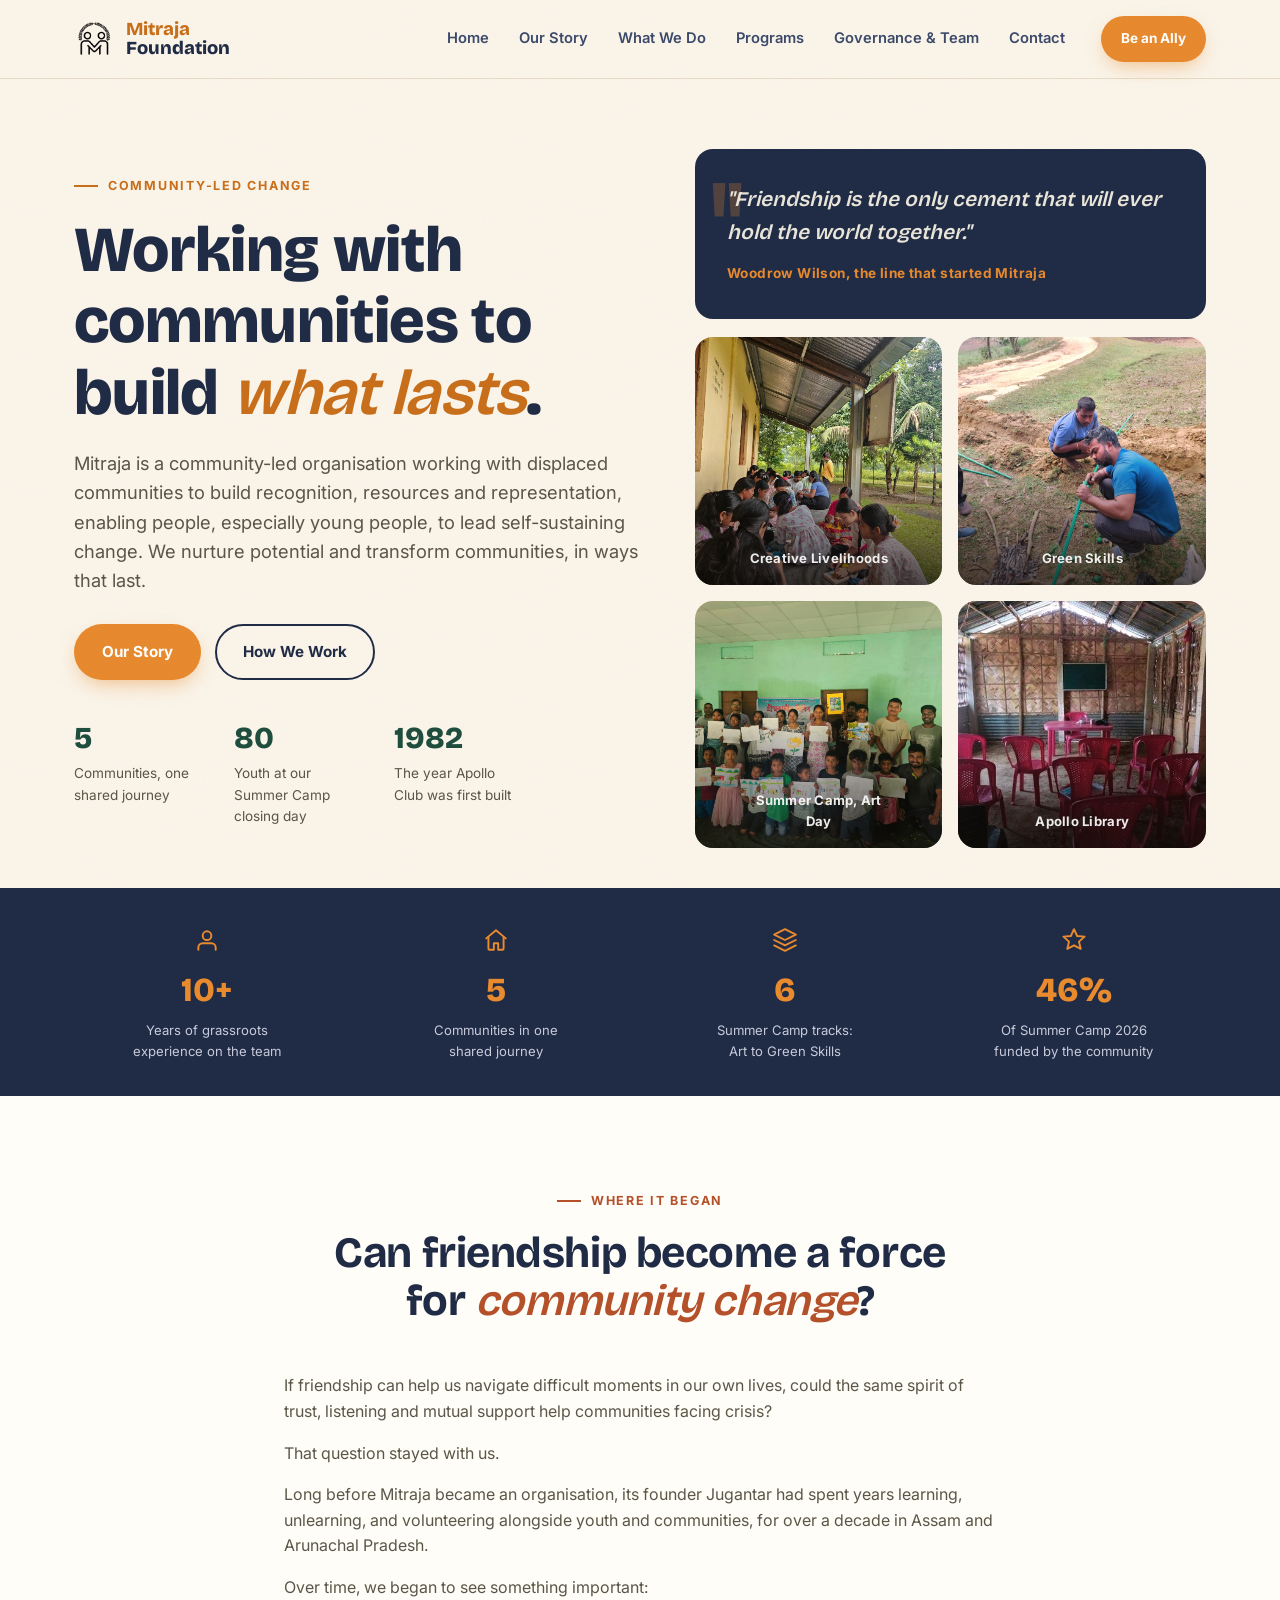
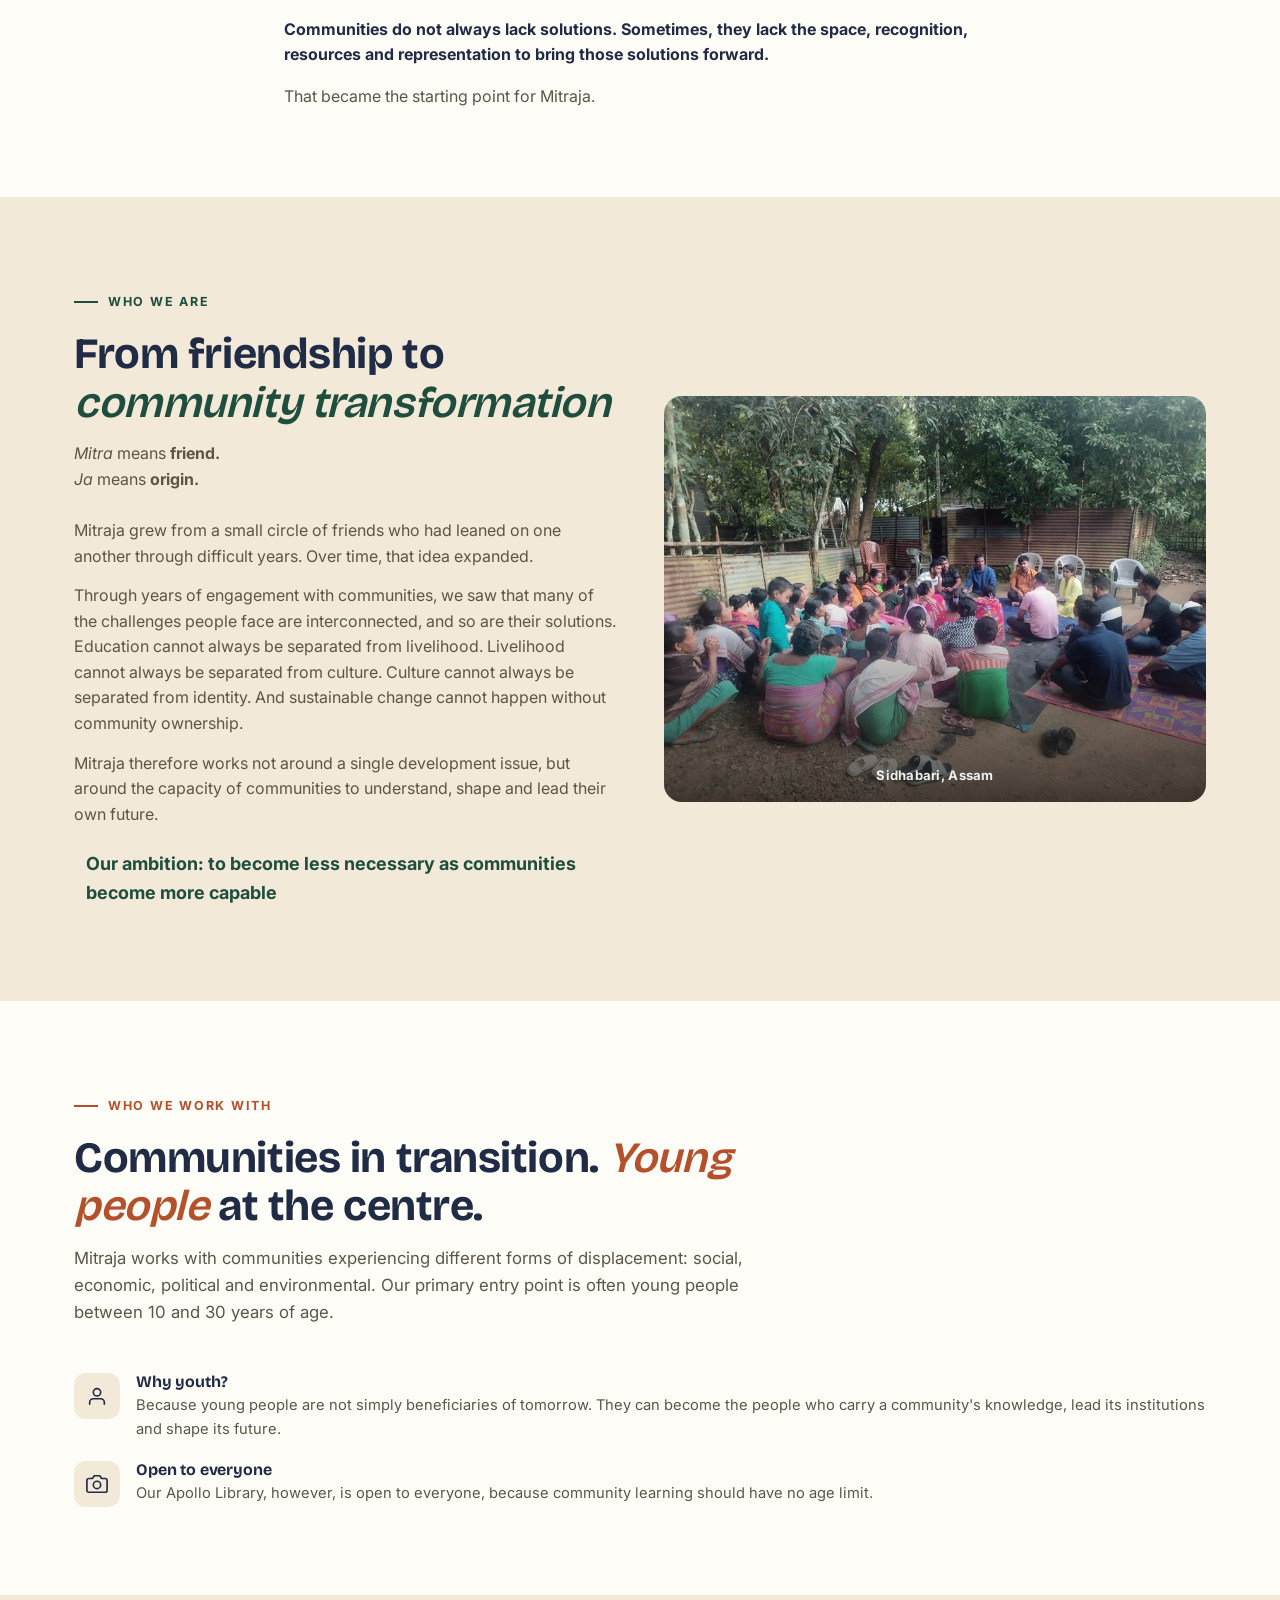
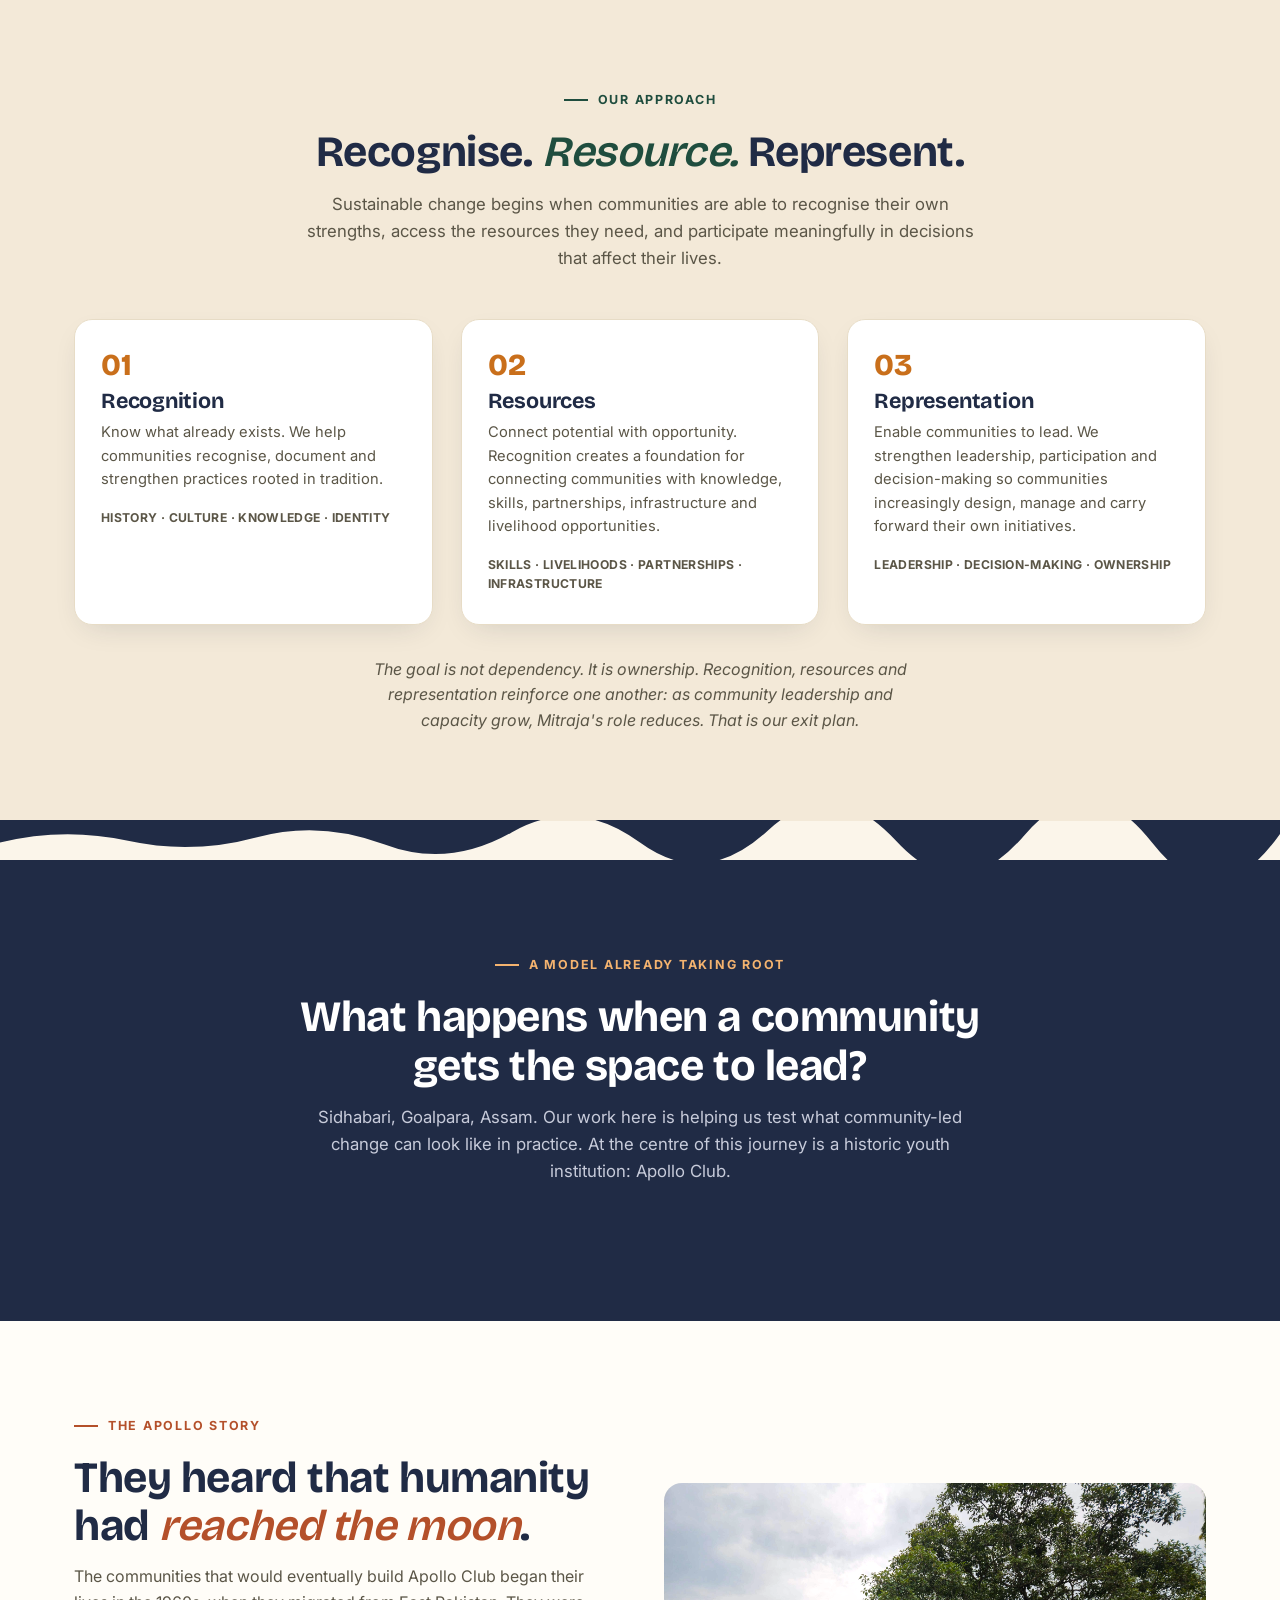
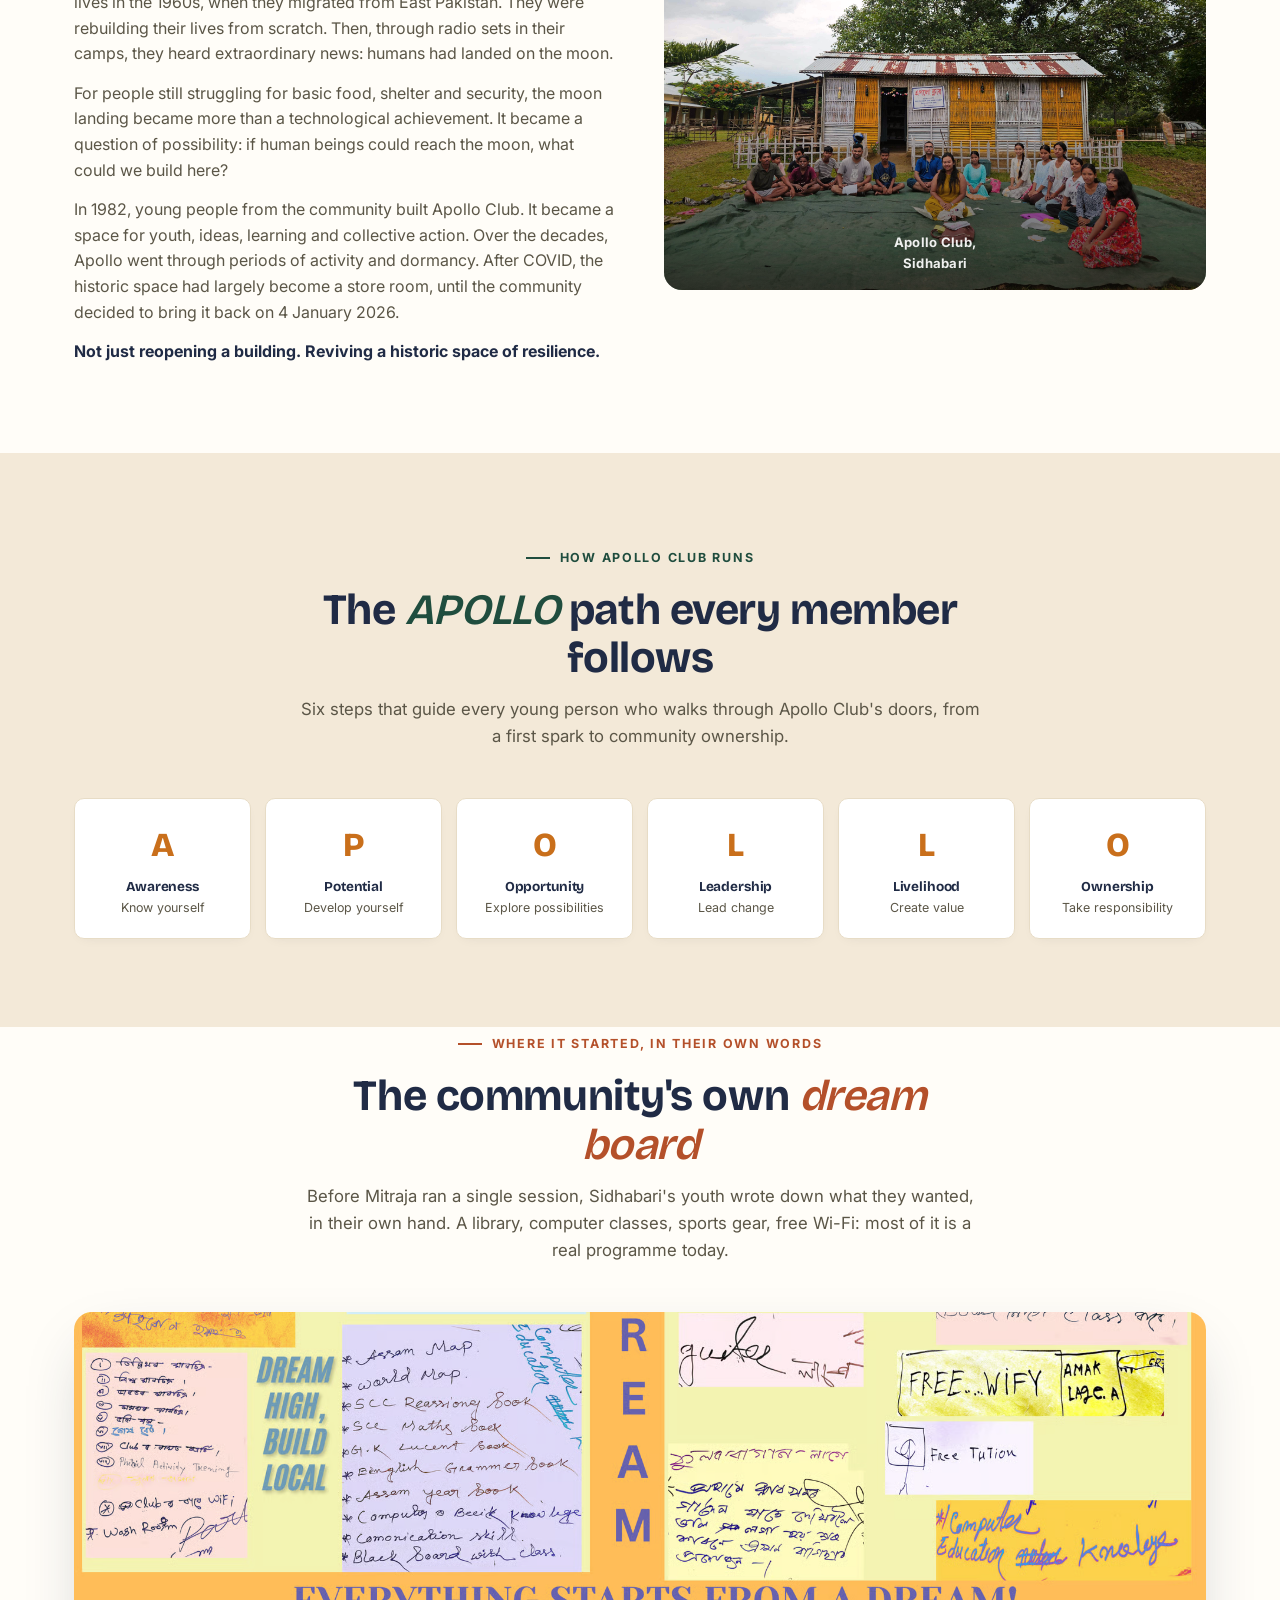
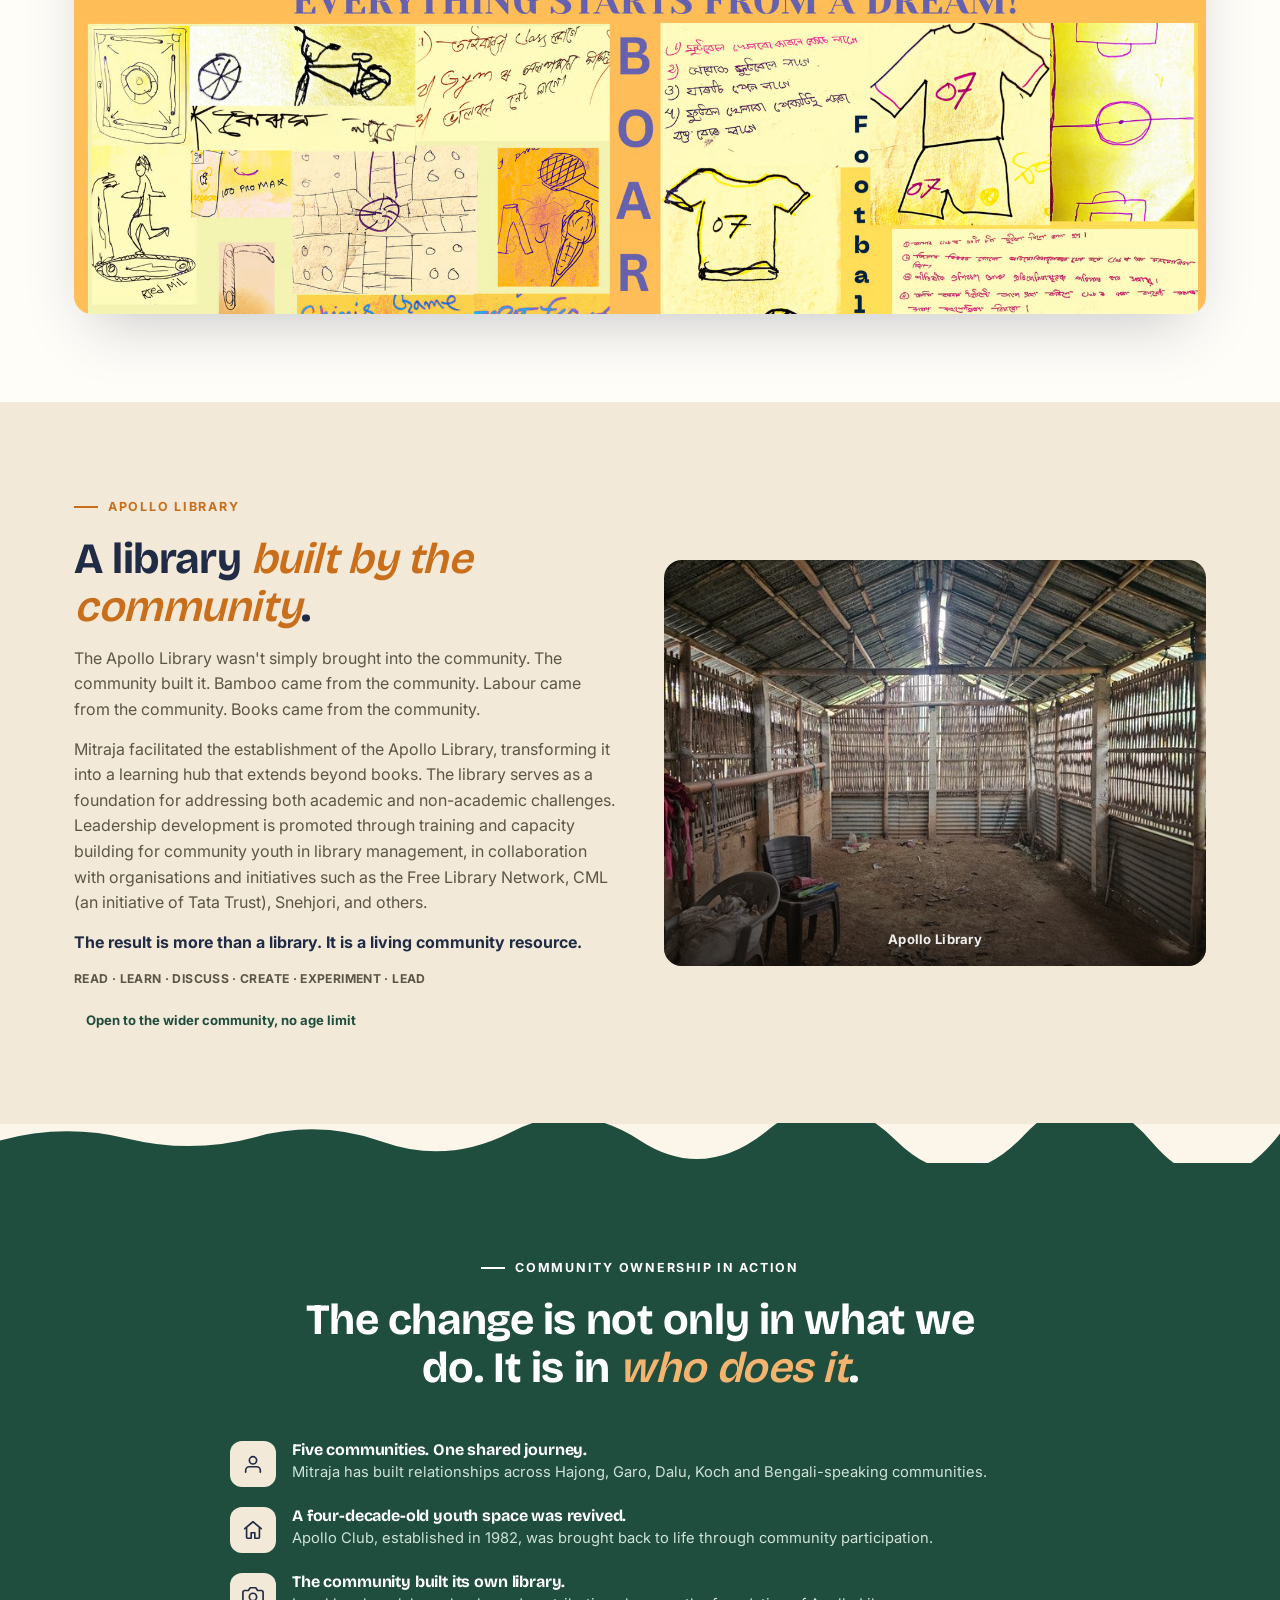
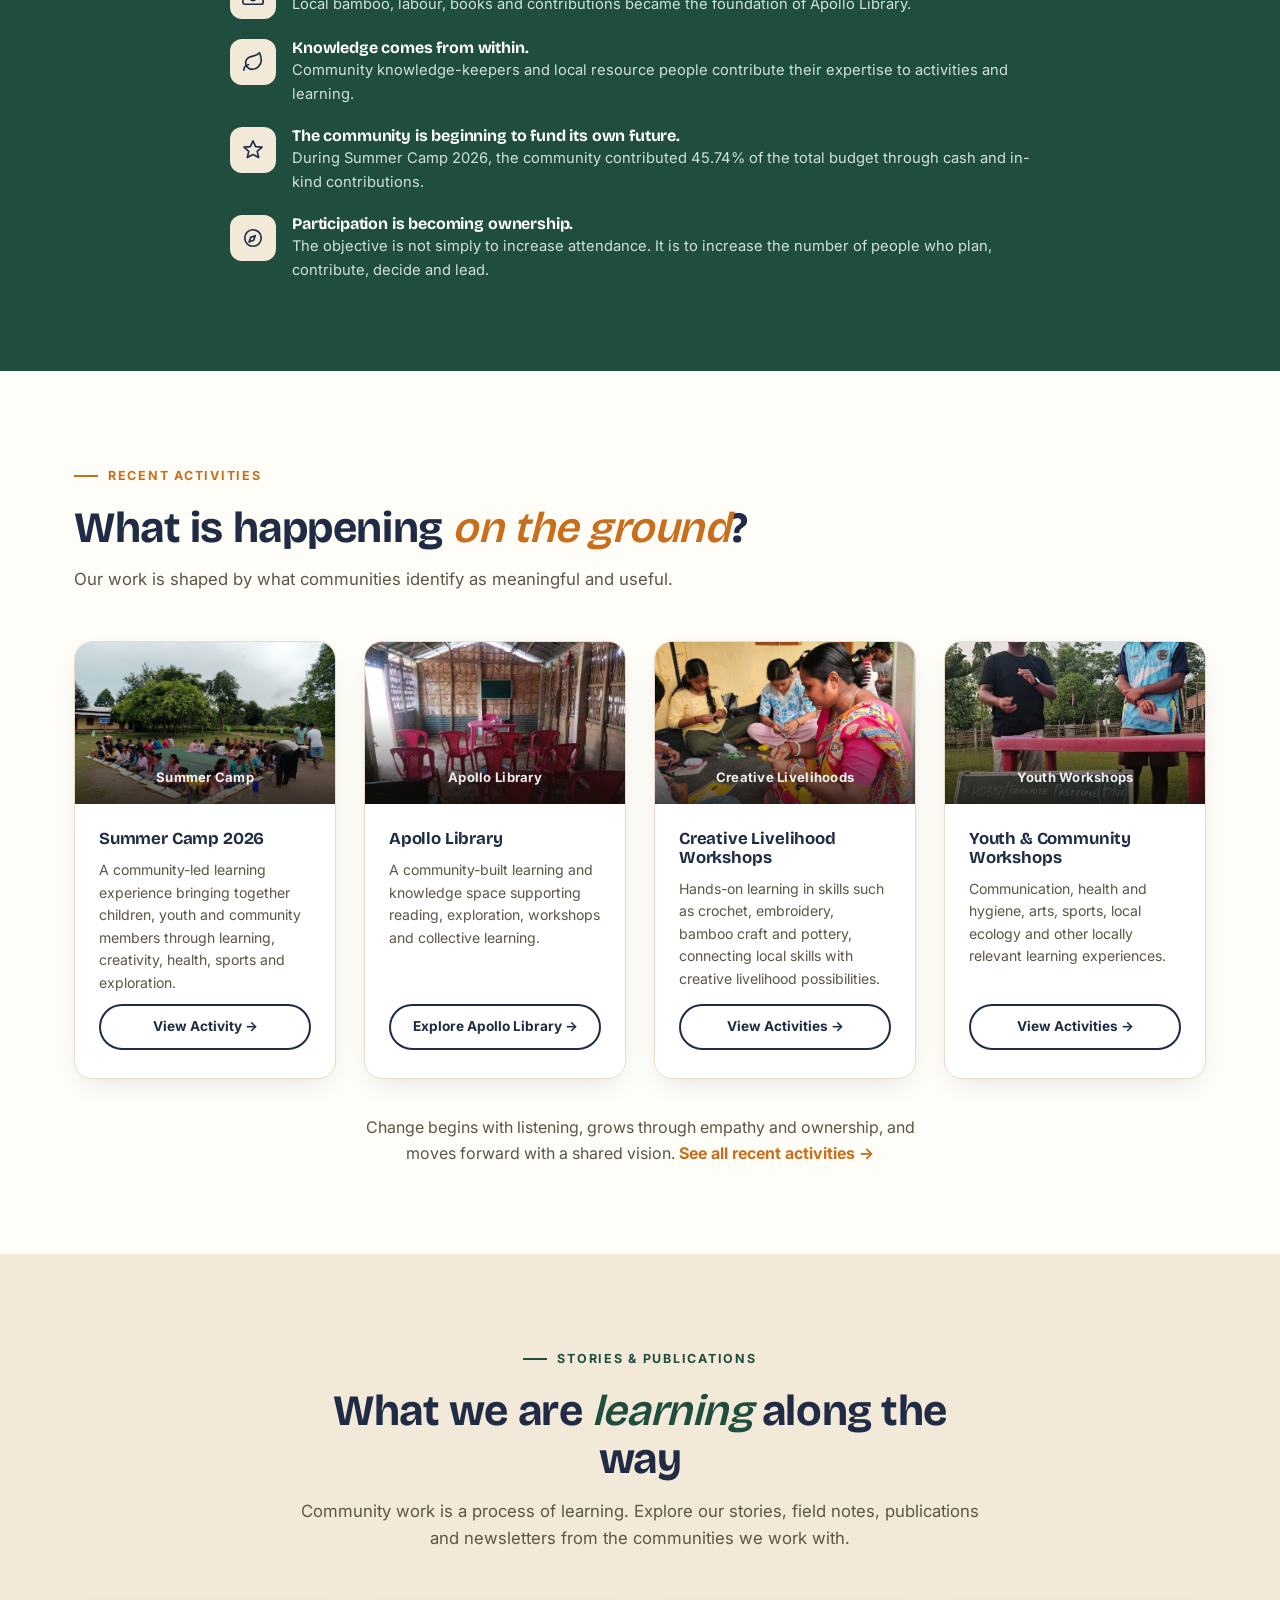
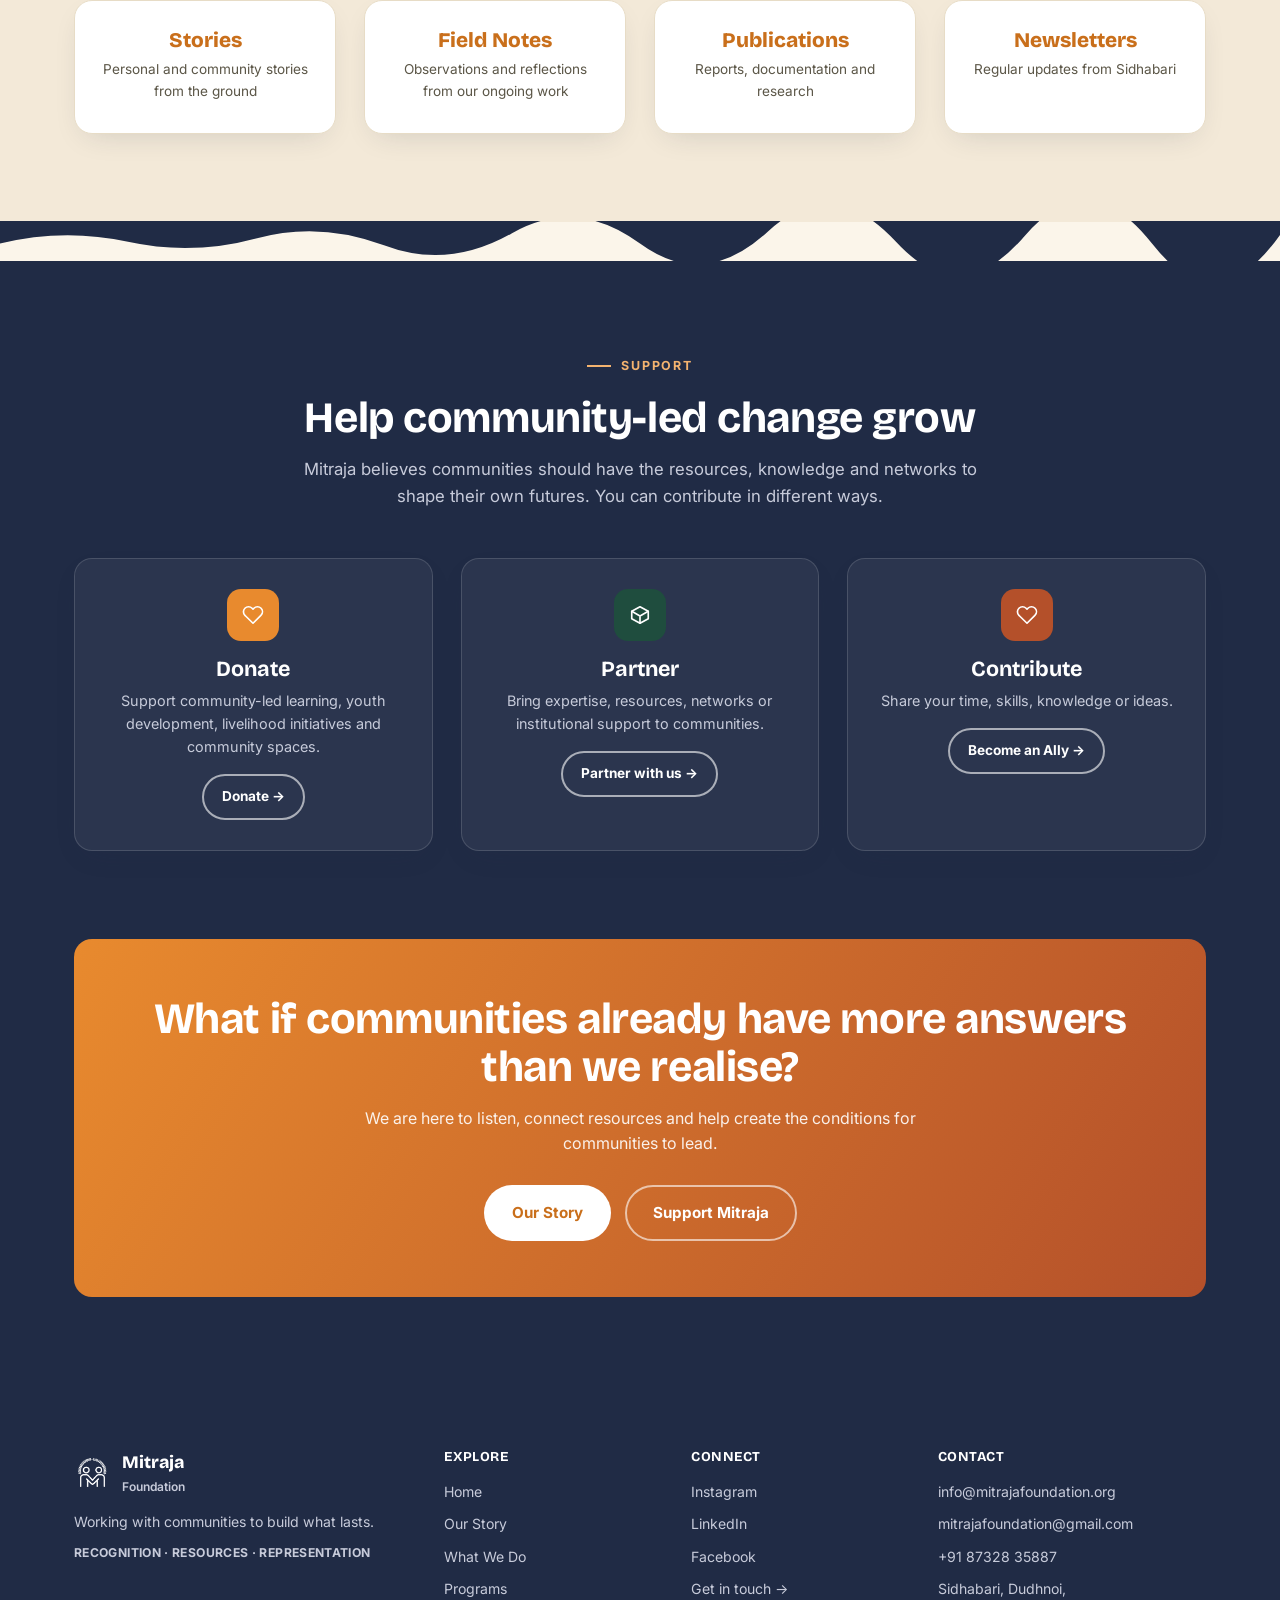
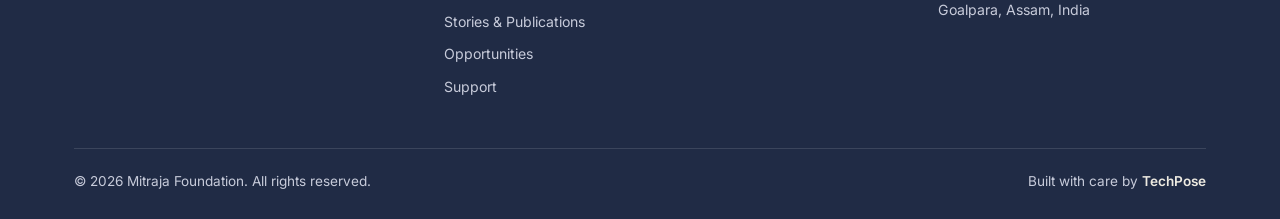
==== index.html @ c68c7d9a "Wire up real Stories, Publications and Summer Camp assets - Stories page (/stories/) now shows real " ====
<!DOCTYPE html>
<html lang="en">
<head>
<meta charset="UTF-8">
<meta name="viewport" content="width=device-width, initial-scale=1.0">
<title>Mitraja Foundation | Community-Led Change</title>
<meta name="description" content="Mitraja Foundation works with displaced communities to build recognition, resources and representation, enabling young people and communities to lead sustainable, self-driven change.">
<link rel="icon" type="image/png" href="assets/favicon.png">
<link rel="canonical" href="https://mitraja.org/">
<meta property="og:title" content="Mitraja Foundation | Community-Led Change">
<meta property="og:description" content="Mitraja Foundation works with displaced communities to build recognition, resources and representation, enabling young people and communities to lead sustainable, self-driven change.">
<meta property="og:type" content="website">
<link rel="stylesheet" href="css/style.css">
<link rel="stylesheet" href="https://unpkg.com/aos@2.3.4/dist/aos.css">
</head>
<body>

<header class="site-header">
  <div class="nav-wrap">
    <a href="./" class="brand">
      <img src="assets/images/logos/logo-nobg.png" alt="Mitraja Foundation logo">
      <span class="brand-text"><span class="top">Mitraja</span><span class="bottom">Foundation</span></span>
    </a>
    <button class="hamburger" id="hamburger" aria-label="Toggle menu" aria-expanded="false"><span></span><span></span><span></span></button>
    <nav class="nav-links" id="navLinks">
      <a href="./">Home</a>
      <a href="our-story/">Our Story</a>
      <a href="what-we-do/">What We Do</a>
      <a href="programs/">Programs</a>
      <a href="governance/">Governance &amp; Team</a>
      <a href="contact/">Contact</a>
      <a href="get-involved/" class="btn btn-primary btn-sm">Be an Ally</a>
    </nav>
  </div>
</header>

<!-- HERO -->
<section class="hero">
  <div class="container hero-grid">
    <div>
      <span class="eyebrow" data-aos="fade-up">Community-Led Change</span>
      <h1 data-aos="fade-up" data-aos-delay="100">Working with communities to build <span class="hand">what lasts</span>.</h1>
      <p class="hero-lede" data-aos="fade-up" data-aos-delay="200">Mitraja is a community-led organisation working with displaced communities to build recognition, resources and representation, enabling people, especially young people, to lead self-sustaining change. We nurture potential and transform communities, in ways that last.</p>
      <div class="hero-btn-row" data-aos="fade-up" data-aos-delay="300">
        <a href="our-story/" class="btn btn-primary">Our Story</a>
        <a href="#approach" class="btn btn-outline">How We Work</a>
      </div>
      <div class="hero-meta-row" data-aos="fade-up" data-aos-delay="400">
        <div><div class="m-num">5</div><div class="m-lbl">Communities, one shared journey</div></div>
        <div><div class="m-num" data-count="80" data-suffix="">0</div><div class="m-lbl">Youth at our Summer Camp closing day</div></div>
        <div><div class="m-num">1982</div><div class="m-lbl">The year Apollo Club was first built</div></div>
      </div>
    </div>
    <div data-aos="fade-up" data-aos-delay="200">
      <div class="quote-card">
        <p>"Friendship is the only cement that will ever hold the world together."</p>
        <div class="who">Woodrow Wilson, the line that started Mitraja</div>
      </div>
      <div class="card-grid cols-2" style="margin-top:18px;gap:16px;">
        <div class="photo-block has-photo" style="aspect-ratio:1/1;"><img src="assets/images/gallery/newsletter-05.jpg" alt="Crochet and knitting workshop on a community porch" loading="lazy"><span class="ph-label">Creative Livelihoods</span></div>
        <div class="photo-block has-photo" style="aspect-ratio:1/1;"><img src="assets/images/gallery/newsletter-06.jpg" alt="Green skills training in the field" loading="lazy"><span class="ph-label">Green Skills</span></div>
        <div class="photo-block has-photo" style="aspect-ratio:1/1;"><img src="assets/images/gallery/summer-camp/art-day-1.jpg" alt="Summer Camp 2026, Art Day" loading="lazy"><span class="ph-label">Summer Camp, Art Day</span></div>
        <div class="photo-block has-photo" style="aspect-ratio:1/1;"><img src="assets/images/gallery/newsletter-19.jpg" alt="Bamboo hall set up for a reading session" loading="lazy"><span class="ph-label">Apollo Library</span></div>
      </div>
    </div>
  </div>
</section>

<!-- STATS -->
<div class="stats-section">
  <div class="container stat-cards">
    <div class="stat-card" data-aos="flip-up"><div class="ic"><svg class="icon" viewBox="0 0 24 24" aria-hidden="true"><circle cx="12" cy="8" r="4"/><path d="M4 21v-2a4 4 0 0 1 4-4h8a4 4 0 0 1 4 4v2"/></svg></div><div class="n" data-count="10" data-suffix="+">0</div><div class="l">Years of grassroots<br>experience on the team</div></div>
    <div class="stat-card" data-aos="flip-up" data-aos-delay="100"><div class="ic"><svg class="icon" viewBox="0 0 24 24" aria-hidden="true"><path d="M3 10.5 12 3l9 7.5"/><path d="M5 9.5V20a1 1 0 0 0 1 1h4v-6h4v6h4a1 1 0 0 0 1-1V9.5"/></svg></div><div class="n" data-count="5" data-suffix="">0</div><div class="l">Communities in one<br>shared journey</div></div>
    <div class="stat-card" data-aos="flip-up" data-aos-delay="200"><div class="ic"><svg class="icon" viewBox="0 0 24 24" aria-hidden="true"><path d="M12 2 2 7l10 5 10-5z"/><path d="M2 17l10 5 10-5M2 12l10 5 10-5"/></svg></div><div class="n" data-count="6" data-suffix="">0</div><div class="l">Summer Camp tracks:<br>Art to Green Skills</div></div>
    <div class="stat-card" data-aos="flip-up" data-aos-delay="300"><div class="ic"><svg class="icon" viewBox="0 0 24 24" aria-hidden="true"><path d="m12 2 2.9 6.3 6.9.6-5.2 4.6 1.6 6.7L12 16.9 5.8 20.2l1.6-6.7-5.2-4.6 6.9-.6z"/></svg></div><div class="n" data-count="46" data-suffix="%">0</div><div class="l">Of Summer Camp 2026<br>funded by the community</div></div>
  </div>
</div>

<!-- A QUESTION THAT STARTED IT -->
<section class="section bg-paper">
  <div class="container" style="max-width:760px;margin:0 auto;text-align:center;">
    <div class="section-head center" data-aos="fade-up">
      <span class="eyebrow terracotta">Where It Began</span>
      <h2>Can friendship become a force for <span class="hand terracotta">community change</span>?</h2>
    </div>
    <div data-aos="fade-up" style="text-align:left;">
      <p>If friendship can help us navigate difficult moments in our own lives, could the same spirit of trust, listening and mutual support help communities facing crisis?</p>
      <p style="margin-top:16px;">That question stayed with us.</p>
      <p style="margin-top:16px;">Long before Mitraja became an organisation, its founder Jugantar had spent years learning, unlearning, and volunteering alongside youth and communities, for over a decade in Assam and Arunachal Pradesh.</p>
      <p style="margin-top:16px;">Over time, we began to see something important: <p style="margin-top:16px;font-weight:700;color:var(--ink);"> Communities do not always lack solutions. Sometimes, they lack the space, recognition, resources and representation to bring those solutions forward.</p></p>
      <p style="margin-top:16px;">That became the starting point for Mitraja.</p>
    </div>
  </div>
</section>

<!-- WHO WE ARE -->
<section class="section bg-cream2">
  <div class="container split-grid" style="gap:48px;align-items:center;">
    <div data-aos="fade-up">
      <span class="eyebrow moss">Who We Are</span>
      <h2>From friendship to <span class="hand moss">community transformation</span></h2>
      <p style="margin-top:14px;"><em>Mitra</em> means <b> friend.</b> <br> <em>Ja</em> means <b>origin.</b> <br> <br> Mitraja grew from a small circle of friends who had leaned on one another through difficult years. Over time, that idea expanded.</p>
      <p style="margin-top:14px;">Through years of engagement with communities, we saw that many of the challenges people face are interconnected, and so are their solutions. Education cannot always be separated from livelihood. Livelihood cannot always be separated from culture. Culture cannot always be separated from identity. And sustainable change cannot happen without community ownership.</p>
      <p style="margin-top:14px;">Mitraja therefore works not around a single development issue, but around the capacity of communities to understand, shape and lead their own future.</p>
      <div class="stat-mini" style="margin-top:18px; font-size: large;">Our ambition: to become less necessary as communities become more capable</div>
    </div>
    <div data-aos="fade-up" data-aos-delay="150">
      <div class="photo-block has-photo" style="aspect-ratio:4/3;"><img src="assets/images/gallery/newsletter-10.jpg" alt="Community gathering in Sidhabari" loading="lazy"><span class="ph-label">Sidhabari, Assam</span></div>
    </div>
  </div>
</section>

<!-- WHO WE WORK WITH -->
<section class="section bg-paper">
  <div class="container">
    <div class="section-head" data-aos="fade-up">
      <span class="eyebrow terracotta">Who We Work With</span>
      <h2>Communities in transition. <span class="hand terracotta">Young people</span> at the centre.</h2>
      <p>Mitraja works with communities experiencing different forms of displacement: social, economic, political and environmental. Our primary entry point is often young people between 10 and 30 years of age.</p>
    </div>
    <div class="approach-list">
      <div class="approach-item">
        <div class="approach-icon"><svg class="icon" viewBox="0 0 24 24" aria-hidden="true"><circle cx="12" cy="8" r="4"/><path d="M4 21v-2a4 4 0 0 1 4-4h8a4 4 0 0 1 4 4v2"/></svg></div>
        <div><h4>Why youth?</h4><p>Because young people are not simply beneficiaries of tomorrow. They can become the people who carry a community's knowledge, lead its institutions and shape its future.</p></div>
      </div>
      <div class="approach-item">
        <div class="approach-icon"><svg class="icon" viewBox="0 0 24 24" aria-hidden="true"><path d="M23 19a2 2 0 0 1-2 2H3a2 2 0 0 1-2-2V8a2 2 0 0 1 2-2h4l2-3h6l2 3h4a2 2 0 0 1 2 2z"/><circle cx="12" cy="13" r="4"/></svg></div>
        <div><h4>Open to everyone</h4><p>Our Apollo Library, however, is open to everyone, because community learning should have no age limit.</p></div>
      </div>
    </div>
  </div>
</section>

<!-- OUR APPROACH -->
<section class="section bg-cream2" id="approach">
  <div class="container">
    <div class="section-head center" data-aos="fade-up">
      <span class="eyebrow moss">Our Approach</span>
      <h2>Recognise. <span class="hand moss">Resource.</span> Represent.</h2>
      <p>Sustainable change begins when communities are able to recognise their own strengths, access the resources they need, and participate meaningfully in decisions that affect their lives.</p>
    </div>
    <div class="card-grid cols-3" data-aos="fade-up">
      <div class="value-card">
        <div class="pillar-num">01</div>
        <h3>Recognition</h3>
        <p style="margin-top:8px;font-size:.92rem;">Know what already exists. We help communities recognise, document and strengthen practices rooted in tradition.</p>
        <div class="pillar-tags">History · Culture · Knowledge · Identity</div>
      </div>
      <div class="value-card">
        <div class="pillar-num">02</div>
        <h3>Resources</h3>
        <p style="margin-top:8px;font-size:.92rem;">Connect potential with opportunity. Recognition creates a foundation for connecting communities with knowledge, skills, partnerships, infrastructure and livelihood opportunities.</p>
        <div class="pillar-tags">Skills · Livelihoods · Partnerships · Infrastructure</div>
      </div>
      <div class="value-card">
        <div class="pillar-num">03</div>
        <h3>Representation</h3>
        <p style="margin-top:8px;font-size:.92rem;">Enable communities to lead. We strengthen leadership, participation and decision-making so communities increasingly design, manage and carry forward their own initiatives.</p>
        <div class="pillar-tags">Leadership · Decision-making · Ownership</div>
      </div>
    </div>
    <p data-aos="fade-up" style="text-align:center;margin-top:32px;max-width:56ch;margin-left:auto;margin-right:auto;font-style:italic;">The goal is not dependency. It is ownership. Recognition, resources and representation reinforce one another: as community leadership and capacity grow, Mitraja's role reduces. That is our exit plan.</p>
  </div>
</section>

<div class="torn"><svg viewBox="0 0 1200 46" preserveAspectRatio="none"><path d="M0,26 Q60,8 120,24 T240,20 T360,28 T480,14 T600,26 T720,12 T840,24 T960,18 T1080,26 T1200,16 L1200,0 L0,0 Z" fill="#202B45"/></svg></div>

<!-- A MODEL ALREADY TAKING ROOT -->
<section class="section bg-ink">
  <div class="container" style="max-width:760px;margin:0 auto;text-align:center;">
    <div class="section-head center" data-aos="fade-up">
      <span class="eyebrow" style="color:#F4B36F;">A Model Already Taking Root</span>
      <h2>What happens when a community gets the space to lead?</h2>
      <p>Sidhabari, Goalpara, Assam. Our work here is helping us test what community-led change can look like in practice. At the centre of this journey is a historic youth institution: Apollo Club.</p>
    </div>
  </div>
</section>

<!-- THE APOLLO STORY -->
<section class="section bg-paper">
  <div class="container split-grid" style="gap:48px;align-items:center;">
    <div data-aos="fade-up">
      <span class="eyebrow terracotta">The Apollo Story</span>
      <h2>They heard that humanity had <span class="hand terracotta">reached the moon</span>.</h2>
      <p style="margin-top:14px;">The communities that would eventually build Apollo Club began their lives in the 1960s, when they migrated from East Pakistan. They were rebuilding their lives from scratch. Then, through radio sets in their camps, they heard extraordinary news: humans had landed on the moon.</p>
      <p style="margin-top:14px;">For people still struggling for basic food, shelter and security, the moon landing became more than a technological achievement. It became a question of possibility: if human beings could reach the moon, what could we build here?</p>
      <p style="margin-top:14px;">In 1982, young people from the community built Apollo Club. It became a space for youth, ideas, learning and collective action. Over the decades, Apollo went through periods of activity and dormancy. After COVID, the historic space had largely become a store room, until the community decided to bring it back on 4 January 2026.</p>
      <p style="margin-top:14px;font-weight:700;color:var(--ink);">Not just reopening a building. Reviving a historic space of resilience.</p>
    </div>
    <div data-aos="fade-up" data-aos-delay="150">
      <div class="photo-block has-photo" style="aspect-ratio:4/3;"><img src="assets/images/gallery/apollo-club-home.jpg" alt="Apollo Club's bamboo structure, Sidhabari" loading="lazy"><span class="ph-label">Apollo Club, Sidhabari</span></div>
    </div>
  </div>
</section>

<!-- APOLLO FRAMEWORK STRIP -->
<section class="section bg-cream2">
  <div class="container">
    <div class="section-head center" data-aos="fade-up">
      <span class="eyebrow moss">How Apollo Club Runs</span>
      <h2>The <span class="hand moss">APOLLO</span> path every member follows</h2>
      <p>Six steps that guide every young person who walks through Apollo Club's doors, from a first spark to community ownership.</p>
    </div>
    <div class="apollo-grid" data-aos="fade-up">
      <div class="apollo-tile"><div class="apollo-letter">A</div><h4>Awareness</h4><p>Know yourself</p></div>
      <div class="apollo-tile"><div class="apollo-letter">P</div><h4>Potential</h4><p>Develop yourself</p></div>
      <div class="apollo-tile"><div class="apollo-letter">O</div><h4>Opportunity</h4><p>Explore possibilities</p></div>
      <div class="apollo-tile"><div class="apollo-letter">L</div><h4>Leadership</h4><p>Lead change</p></div>
      <div class="apollo-tile"><div class="apollo-letter">L</div><h4>Livelihood</h4><p>Create value</p></div>
      <div class="apollo-tile"><div class="apollo-letter">O</div><h4>Ownership</h4><p>Take responsibility</p></div>
    </div>
  </div>
</section>

<!-- DREAM BOARD -->
<section class="section bg-paper" style="padding-top:0;">
  <div class="container">
    <div class="section-head center" data-aos="fade-up">
      <span class="eyebrow terracotta">Where It Started, In Their Own Words</span>
      <h2>The community's own <span class="hand terracotta">dream board</span></h2>
      <p>Before Mitraja ran a single session, Sidhabari's youth wrote down what they wanted, in their own hand. A library, computer classes, sports gear, free Wi-Fi: most of it is a real programme today.</p>
    </div>
    <img src="assets/images/everything-starts-from-a-simple-dream-pH2nLCTGjUb90hW2.avif" alt="Handwritten dream board made by Sidhabari youth, listing wishes like a library, computer classes, sports gear and Wi-Fi" loading="lazy" style="width:100%;border-radius:var(--radius);box-shadow:var(--shadow-lg);" data-aos="fade-up">
  </div>
</section>

<!-- APOLLO LIBRARY -->
<section class="section bg-cream2">
  <div class="container split-grid" style="gap:48px;align-items:center;">
    <div data-aos="fade-up" style="order:2;">
      <div class="photo-block has-photo" style="aspect-ratio:4/3;"><img src="assets/images/gallery/newsletter-14.jpg" alt="Inside the bamboo hall used for library sessions" loading="lazy"><span class="ph-label">Apollo Library</span></div>
    </div>
    <div data-aos="fade-up" data-aos-delay="150" style="order:1;">
      <span class="eyebrow">Apollo Library</span>
      <h2>A library <span class="hand">built by the community</span>.</h2>
      <p style="margin-top:14px;">The Apollo Library wasn't simply brought into the community. The community built it. Bamboo came from the community. Labour came from the community. Books came from the community.</p>
      <p style="margin-top:14px;">Mitraja facilitated the establishment of the Apollo Library, transforming it into a learning hub that extends beyond books. The library serves as a foundation for addressing both academic and non-academic challenges. Leadership development is promoted through training and capacity building for community youth in library management, in collaboration with organisations and initiatives such as the Free Library Network, CML (an initiative of Tata Trust), Snehjori, and others.</p>
      <p style="margin-top:14px;font-weight:700;color:var(--ink);">The result is more than a library. It is a living community resource.</p>
      <div class="pillar-tags" style="margin-top:14px;">Read · Learn · Discuss · Create · Experiment · Lead</div>
      <div class="stat-mini" style="margin-top:16px;">Open to the wider community, no age limit</div>
    </div>
  </div>
</section>

<div class="torn"><svg viewBox="0 0 1200 46" preserveAspectRatio="none"><path d="M0,20 Q60,0 120,18 T240,16 T360,22 T480,10 T600,20 T720,8 T840,20 T960,14 T1080,22 T1200,12 L1200,46 L0,46 Z" fill="#1F4D3E"/></svg></div>

<!-- COMMUNITY OWNERSHIP IN ACTION -->
<section class="section bg-moss">
  <div class="container">
    <div class="section-head center" data-aos="fade-up">
      <span class="eyebrow" style="color:#fff;">Community Ownership in Action</span>
      <h2 style="color:#fff;">The change is not only in what we do. It is in <span class="hand" style="color:#F4B36F;">who does it</span>.</h2>
    </div>
    <div class="approach-list" style="max-width:820px;margin:0 auto;">
      <div class="approach-item">
        <div class="approach-icon"><svg class="icon" viewBox="0 0 24 24" aria-hidden="true"><circle cx="12" cy="8" r="4"/><path d="M4 21v-2a4 4 0 0 1 4-4h8a4 4 0 0 1 4 4v2"/></svg></div>
        <div><h4 style="color:#fff;">Five communities. One shared journey.</h4><p style="color:#CFE3D8;">Mitraja has built relationships across Hajong, Garo, Dalu, Koch and Bengali-speaking communities.</p></div>
      </div>
      <div class="approach-item">
        <div class="approach-icon"><svg class="icon" viewBox="0 0 24 24" aria-hidden="true"><path d="M3 10.5 12 3l9 7.5"/><path d="M5 9.5V20a1 1 0 0 0 1 1h4v-6h4v6h4a1 1 0 0 0 1-1V9.5"/></svg></div>
        <div><h4 style="color:#fff;">A four-decade-old youth space was revived.</h4><p style="color:#CFE3D8;">Apollo Club, established in 1982, was brought back to life through community participation.</p></div>
      </div>
      <div class="approach-item">
        <div class="approach-icon"><svg class="icon" viewBox="0 0 24 24" aria-hidden="true"><path d="M23 19a2 2 0 0 1-2 2H3a2 2 0 0 1-2-2V8a2 2 0 0 1 2-2h4l2-3h6l2 3h4a2 2 0 0 1 2 2z"/><circle cx="12" cy="13" r="4"/></svg></div>
        <div><h4 style="color:#fff;">The community built its own library.</h4><p style="color:#CFE3D8;">Local bamboo, labour, books and contributions became the foundation of Apollo Library.</p></div>
      </div>
      <div class="approach-item">
        <div class="approach-icon"><svg class="icon" viewBox="0 0 24 24" aria-hidden="true"><path d="M11 20A7 7 0 0 1 9.8 6.1C15.5 5 17 4.5 19 2c1 2 2 4.2 2 8 0 5.5-4.8 10-10 10z"/><path d="M2 21c0-3 1.85-5.4 5.08-6"/></svg></div>
        <div><h4 style="color:#fff;">Knowledge comes from within.</h4><p style="color:#CFE3D8;">Community knowledge-keepers and local resource people contribute their expertise to activities and learning.</p></div>
      </div>
      <div class="approach-item">
        <div class="approach-icon"><svg class="icon" viewBox="0 0 24 24" aria-hidden="true"><path d="m12 2 2.9 6.3 6.9.6-5.2 4.6 1.6 6.7L12 16.9 5.8 20.2l1.6-6.7-5.2-4.6 6.9-.6z"/></svg></div>
        <div><h4 style="color:#fff;">The community is beginning to fund its own future.</h4><p style="color:#CFE3D8;">During Summer Camp 2026, the community contributed 45.74% of the total budget through cash and in-kind contributions.</p></div>
      </div>
      <div class="approach-item">
        <div class="approach-icon"><svg class="icon" viewBox="0 0 24 24" aria-hidden="true"><circle cx="12" cy="12" r="9"/><path d="m14.5 9.5-1.8 5-5 1.8 1.8-5z"/></svg></div>
        <div><h4 style="color:#fff;">Participation is becoming ownership.</h4><p style="color:#CFE3D8;">The objective is not simply to increase attendance. It is to increase the number of people who plan, contribute, decide and lead.</p></div>
      </div>
    </div>
  </div>
</section>

<!-- RECENT ACTIVITIES -->
<section class="section bg-paper" id="recent-activities">
  <div class="container">
    <div class="section-head" data-aos="fade-up">
      <span class="eyebrow">Recent Activities</span>
      <h2>What is happening <span class="hand">on the ground</span>?</h2>
      <p>Our work is shaped by what communities identify as meaningful and useful.</p>
    </div>
    <div class="card-grid cols-4">
      <div class="p-card" data-aos="fade-up">
        <div class="photo-block has-photo" style="border-radius:0;aspect-ratio:16/10;"><img src="assets/images/gallery/summer-camp/community-feast-1.jpeg" alt="Summer Camp 2026 community feast at the closing ceremony" loading="lazy"><span class="ph-label">Summer Camp</span></div>
        <div class="p-card-body">
          <h3 style="font-size:1.05rem;">Summer Camp 2026</h3>
          <p style="font-size:.88rem;">A community-led learning experience bringing together children, youth and community members through learning, creativity, health, sports and exploration.</p>
          <a href="programs/#summer-camp" class="btn btn-outline btn-sm" style="margin-top:auto;">View Activity →</a>
        </div>
      </div>
      <div class="p-card" data-aos="fade-up" data-aos-delay="100">
        <div class="photo-block has-photo" style="border-radius:0;aspect-ratio:16/10;"><img src="assets/images/gallery/newsletter-19.jpg" alt="Bamboo hall set up for a library session" loading="lazy"><span class="ph-label">Apollo Library</span></div>
        <div class="p-card-body">
          <h3 style="font-size:1.05rem;">Apollo Library</h3>
          <p style="font-size:.88rem;">A community-built learning and knowledge space supporting reading, exploration, workshops and collective learning.</p>
          <a href="what-we-do/#library" class="btn btn-outline btn-sm" style="margin-top:auto;">Explore Apollo Library →</a>
        </div>
      </div>
      <div class="p-card" data-aos="fade-up" data-aos-delay="200">
        <div class="photo-block has-photo" style="border-radius:0;aspect-ratio:16/10;"><img src="assets/images/gallery/newsletter-08.jpg" alt="Women learning crochet and knitting together" loading="lazy"><span class="ph-label">Creative Livelihoods</span></div>
        <div class="p-card-body">
          <h3 style="font-size:1.05rem;">Creative Livelihood Workshops</h3>
          <p style="font-size:.88rem;">Hands-on learning in skills such as crochet, embroidery, bamboo craft and pottery, connecting local skills with creative livelihood possibilities.</p>
          <a href="what-we-do/#livelihood" class="btn btn-outline btn-sm" style="margin-top:auto;">View Activities →</a>
        </div>
      </div>
      <div class="p-card" data-aos="fade-up" data-aos-delay="300">
        <div class="photo-block has-photo" style="border-radius:0;aspect-ratio:16/10;"><img src="assets/images/gallery/newsletter-22.jpg" alt="Youth workshop discussion outdoors" loading="lazy"><span class="ph-label">Youth Workshops</span></div>
        <div class="p-card-body">
          <h3 style="font-size:1.05rem;">Youth &amp; Community Workshops</h3>
          <p style="font-size:.88rem;">Communication, health and hygiene, arts, sports, local ecology and other locally relevant learning experiences.</p>
          <a href="what-we-do/#apollo" class="btn btn-outline btn-sm" style="margin-top:auto;">View Activities →</a>
        </div>
      </div>
    </div>
    <p data-aos="fade-up" style="text-align:center;margin-top:36px;max-width:56ch;margin-left:auto;margin-right:auto;">Change begins with listening, grows through empathy and ownership, and moves forward with a shared vision. <a href="programs/#recent-work" style="color:var(--marigold-dark);font-weight:700;">See all recent activities →</a></p>
  </div>
</section>

<!-- STORIES & PUBLICATIONS -->
<section class="section bg-cream2">
  <div class="container">
    <div class="section-head center" data-aos="fade-up">
      <span class="eyebrow moss">Stories &amp; Publications</span>
      <h2>What we are <span class="hand moss">learning</span> along the way</h2>
      <p>Community work is a process of learning. Explore our stories, field notes, publications and newsletters from the communities we work with.</p>
    </div>
    <div class="card-grid cols-4" data-aos="fade-up" style="text-align:center;">
      <a href="stories/#stories" class="value-card" style="display:block;">
        <div class="pillar-num" style="font-size:1.3rem;">Stories</div>
        <p style="font-size:.85rem;">Personal and community stories from the ground</p>
      </a>
      <a href="stories/#field-notes" class="value-card" style="display:block;">
        <div class="pillar-num" style="font-size:1.3rem;">Field Notes</div>
        <p style="font-size:.85rem;">Observations and reflections from our ongoing work</p>
      </a>
      <a href="stories/#publications" class="value-card" style="display:block;">
        <div class="pillar-num" style="font-size:1.3rem;">Publications</div>
        <p style="font-size:.85rem;">Reports, documentation and research</p>
      </a>
      <a href="stories/#newsletters" class="value-card" style="display:block;">
        <div class="pillar-num" style="font-size:1.3rem;">Newsletters</div>
        <p style="font-size:.85rem;">Regular updates from Sidhabari</p>
      </a>
    </div>
  </div>
</section>

<div class="torn"><svg viewBox="0 0 1200 46" preserveAspectRatio="none"><path d="M0,26 Q60,8 120,24 T240,20 T360,28 T480,14 T600,26 T720,12 T840,24 T960,18 T1080,26 T1200,16 L1200,0 L0,0 Z" fill="#202B45"/></svg></div>

<!-- SUPPORT -->
<section class="section bg-ink">
  <div class="container">
    <div class="section-head center" data-aos="fade-up">
      <span class="eyebrow" style="color:#F4B36F;">Support</span>
      <h2>Help community-led change grow</h2>
      <p>Mitraja believes communities should have the resources, knowledge and networks to shape their own futures. You can contribute in different ways.</p>
    </div>
    <div class="card-grid cols-3" data-aos="fade-up">
      <div class="value-card" style="background:rgba(255,255,255,.05);border-color:rgba(255,255,255,.14);text-align:center;">
        <div class="involve-icon" style="background:var(--marigold);margin:0 auto 16px;"><svg class="icon" viewBox="0 0 24 24" aria-hidden="true"><path d="M20.8 4.6a5.5 5.5 0 0 0-7.8 0L12 5.7l-1-1.1a5.5 5.5 0 0 0-7.8 7.8l1 1L12 21l7.8-7.8 1-1a5.5 5.5 0 0 0 0-7.6z"/></svg></div>
        <h3 style="color:#fff;">Donate</h3>
        <p style="color:#C7CBDA;font-size:.9rem;margin-top:8px;">Support community-led learning, youth development, livelihood initiatives and community spaces.</p>
        <a href="donate/" class="btn btn-outline on-dark btn-sm" style="margin-top:16px;">Donate →</a>
      </div>
      <div class="value-card" style="background:rgba(255,255,255,.05);border-color:rgba(255,255,255,.14);text-align:center;">
        <div class="involve-icon" style="background:var(--moss);margin:0 auto 16px;"><svg class="icon" viewBox="0 0 24 24" aria-hidden="true"><path d="M21 8 12 3 3 8v8l9 5 9-5z"/><path d="M3 8l9 5 9-5M12 13v8"/></svg></div>
        <h3 style="color:#fff;">Partner</h3>
        <p style="color:#C7CBDA;font-size:.9rem;margin-top:8px;">Bring expertise, resources, networks or institutional support to communities.</p>
        <a href="contact/" class="btn btn-outline on-dark btn-sm" style="margin-top:16px;">Partner with us →</a>
      </div>
      <div class="value-card" style="background:rgba(255,255,255,.05);border-color:rgba(255,255,255,.14);text-align:center;">
        <div class="involve-icon" style="background:var(--terracotta);margin:0 auto 16px;"><svg class="icon" viewBox="0 0 24 24" aria-hidden="true"><path d="M20.8 4.6a5.5 5.5 0 0 0-7.8 0L12 5.7l-1-1.1a5.5 5.5 0 0 0-7.8 7.8l1 1L12 21l7.8-7.8 1-1a5.5 5.5 0 0 0 0-7.6z"/></svg></div>
        <h3 style="color:#fff;">Contribute</h3>
        <p style="color:#C7CBDA;font-size:.9rem;margin-top:8px;">Share your time, skills, knowledge or ideas.</p>
        <a href="get-involved/" class="btn btn-outline on-dark btn-sm" style="margin-top:16px;">Become an Ally →</a>
      </div>
    </div>
  </div>
</section>

<!-- CLOSING HOME CTA -->
<section class="section bg-ink" style="padding-top:0;">
  <div class="container">
    <div class="cta-band" data-aos="fade-up">
      <h2>What if communities already have more answers than we realise?</h2>
      <p>We are here to listen, connect resources and help create the conditions for communities to lead.</p>
      <div class="cta-band-row">
        <a href="our-story/" class="btn" style="background:#fff;color:var(--marigold-dark);">Our Story</a>
        <a href="get-involved/" class="btn btn-outline on-dark">Support Mitraja</a>
      </div>
    </div>
  </div>
</section>

<footer class="site-footer">
  <div class="container">
    <div class="footer-grid">
      <div>
        <div class="footer-brand">
          <img src="assets/images/logos/logo-nobg.png" alt="Mitraja Foundation logo">
          <div class="footer-brand-text">Mitraja<span>Foundation</span></div>
        </div>
        <p class="footer-desc">Working with communities to build what lasts.</p>
        <div class="pillar-tags" style="margin-top:10px;color:#C7CBDA;">Recognition · Resources · Representation</div>
      </div>
      <div class="footer-col">
        <h4>Explore</h4>
        <a href="./">Home</a>
        <a href="our-story/">Our Story</a>
        <a href="what-we-do/">What We Do</a>
        <a href="programs/">Programs</a>
        <a href="stories/">Stories &amp; Publications</a>
        <a href="get-involved/">Opportunities</a>
        <a href="donate/">Support</a>
      </div>
      <div class="footer-col">
        <h4>Connect</h4>
        <a href="https://www.instagram.com/mitraja_foundation" target="_blank" rel="noopener">Instagram</a>
        <a href="https://www.linkedin.com/company/mitrajafoundation" target="_blank" rel="noopener">LinkedIn</a>
        <a href="https://www.facebook.com/people/Mitraja-Foundation/61587163751667/" target="_blank" rel="noopener">Facebook</a>
        <a href="contact/">Get in touch →</a>
      </div>
      <div class="footer-col">
        <h4>Contact</h4>
        <a href="mailto:info@mitrajafoundation.org">info@mitrajafoundation.org</a>
        <a href="mailto:mitrajafoundation@gmail.com">mitrajafoundation@gmail.com</a>
        <a href="tel:+918732835887">+91 87328 35887</a>
        <span style="display:block;font-size:.88rem;color:#C7CBDA;margin-top:4px;line-height:1.5;">Sidhabari, Dudhnoi,<br>Goalpara, Assam, India</span>
      </div>
    </div>
    <div class="footer-bottom">
      <p>© 2026 Mitraja Foundation. All rights reserved.</p>
      <p class="credit">Built with care by <a href="https://techpose.in/" target="_blank" rel="noopener">TechPose</a></p>
    </div>
  </div>
</footer>

<button class="back-to-top" id="backToTop" aria-label="Back to top">↑</button>
<script src="https://unpkg.com/aos@2.3.4/dist/aos.js"></script>
<script src="js/main.js"></script>
</body>
</html>
---- css/style.css ----
/* ============================================================
   MITRAJA FOUNDATION - Design System
   Fonts: Bricolage Grotesque (display) / Inter (body)

   COLOR THEORY, TIED TO VALUES
   -----------------------------------------------------------
   Marigold  #E88A2E  - Mitra (friendship): the warmth that opens
                        a door. Used for every "join us" moment.
   Terracotta #B4502A - Rooted in place: Goalparia clay, pottery,
                        the earth Sidhabari stands on.
   Deep Moss  #1F4D3E - Green skills, land, growth, sustainability.
   Indigo Ink #202B45 - Trust, knowledge, the Apollo Library,
                        leadership - the "quiet" anchor color.
   Paper Cream #FBF5EA - Openness, breathing room, the page as a
                        shared notebook rather than a brochure.
   ============================================================ */

@import url('https://fonts.googleapis.com/css2?family=Bricolage+Grotesque:opsz,wght@12..96,400..800&family=Inter:wght@400;500;600;700;800&display=swap');

:root{
  --marigold:#E88A2E;
  --marigold-dark:#C96F1B;
  --terracotta:#B4502A;
  --moss:#1F4D3E;
  --moss-dark:#153A2E;
  --ink:#202B45;
  --ink-soft:#3C4A6B;
  --cream:#FBF5EA;
  --cream-2:#F3E9D8;
  --paper:#FFFDF8;
  --line:#E7DCC6;
  --text:#2A2620;
  --text-soft:#5B5647;
  --white:#ffffff;

  --font-display:'Bricolage Grotesque', 'Inter', system-ui, sans-serif;
  --font-body:'Inter', system-ui, sans-serif;

  --radius:18px;
  --radius-sm:10px;
  --shadow:0 10px 30px -12px rgba(32,43,69,.18);
  --shadow-lg:0 24px 60px -20px rgba(32,43,69,.28);
  --container:1180px;
  /* Warm, slightly muted grade applied to every real photo on the site,
     so phone snapshots taken in different light all sit together as one
     consistent, intentional palette instead of a raw camera-roll grab-bag. */
  --photo-grade:saturate(1.08) contrast(1.04) sepia(.1) hue-rotate(-8deg) brightness(1.01);
}

*{box-sizing:border-box;margin:0;padding:0;}
html{scroll-behavior:smooth;}
body{
  position:relative;
  font-family:var(--font-body);
  color:var(--text);
  background:var(--cream);
  line-height:1.6;
  -webkit-font-smoothing:antialiased;
  overflow-x:hidden;
}
/* Faint paper grain over the whole page, so flat brand-color sections
   read as printed/crafted rather than flat vector fills. */
body::before{
  content:'';
  position:fixed;inset:0;
  background-image:url("data:image/svg+xml,%3Csvg xmlns='http://www.w3.org/2000/svg' width='140' height='140'%3E%3Cfilter id='n'%3E%3CfeTurbulence type='fractalNoise' baseFrequency='0.9' numOctaves='2' stitchTiles='stitch'/%3E%3C/filter%3E%3Crect width='100%25' height='100%25' filter='url(%23n)'/%3E%3C/svg%3E");
  opacity:.05;
  mix-blend-mode:multiply;
  pointer-events:none;
  z-index:1000;
}
img{max-width:100%;display:block;}
a{color:inherit;text-decoration:none;}
ul{list-style:none;}
.container{max-width:var(--container);margin:0 auto;padding:0 24px;}

h1,h2,h3,h4{font-family:var(--font-display);font-weight:700;color:var(--ink);letter-spacing:-0.01em;line-height:1.12;}
h1{font-size:clamp(2.4rem,5vw,4.2rem);font-weight:800;}
h2{font-size:clamp(1.9rem,3.6vw,2.7rem);}
h3{font-size:1.35rem;}
p{color:var(--text-soft);}

.hand{font-family:var(--font-display);font-style:italic;font-weight:600;color:var(--marigold-dark);position:relative;}
.hand.moss{color:var(--moss);}
.hand.terracotta{color:var(--terracotta);}

.eyebrow{
  display:inline-flex;align-items:center;gap:10px;
  font-family:var(--font-body);font-weight:700;font-size:.78rem;
  letter-spacing:.14em;text-transform:uppercase;color:var(--marigold-dark);
  margin-bottom:18px;
}
.eyebrow::before{content:'';width:24px;height:2px;background:currentColor;flex:none;}
.eyebrow.moss{color:var(--moss);}
.eyebrow.ink{color:var(--ink);}
.eyebrow.terracotta{color:var(--terracotta);}
.section-head.center .eyebrow{justify-content:center;}

/* ---------- Icon set (replaces emoji) ---------- */
.icon{width:1.3em;height:1.3em;display:inline-block;vertical-align:-0.22em;stroke:currentColor;fill:none;stroke-width:1.8;stroke-linecap:round;stroke-linejoin:round;flex:none;}
.approach-icon .icon,.involve-icon .icon,.contact-info-icon .icon{width:22px;height:22px;}
.stat-cards .ic .icon{width:26px;height:26px;color:var(--marigold);}
.photo-block .ph-emoji .icon{width:2.1rem;height:2.1rem;}
.activity-desc .icon{width:1em;height:1em;margin-right:2px;}

/* ---------- Buttons ---------- */
.btn{
  display:inline-flex;align-items:center;justify-content:center;gap:8px;
  padding:14px 26px;border-radius:999px;font-weight:700;font-size:.95rem;
  border:2px solid transparent;cursor:pointer;transition:transform .18s ease, box-shadow .18s ease, background .18s ease;
  white-space:nowrap;
}
.btn-primary{background:var(--marigold);color:var(--white);box-shadow:0 8px 20px -6px rgba(232,138,46,.55);}
.btn-primary:hover{background:var(--marigold-dark);transform:translateY(-2px);}
.btn-outline{border-color:var(--ink);color:var(--ink);background:transparent;}
.btn-outline:hover{background:var(--ink);color:var(--white);transform:translateY(-2px);}
.btn-outline.on-dark{border-color:rgba(255,255,255,.6);color:#fff;}
.btn-outline.on-dark:hover{background:#fff;color:var(--ink);}
.btn-sm{padding:10px 18px;font-size:.85rem;}

/* ---------- Header ---------- */
.site-header{
  position:sticky;top:0;z-index:100;background:rgba(251,245,234,.92);backdrop-filter:blur(10px);
  border-bottom:1px solid var(--line);
}
.nav-wrap{max-width:var(--container);margin:0 auto;padding:16px 24px;display:flex;align-items:center;justify-content:space-between;gap:20px;}
.brand{display:flex;align-items:center;gap:10px;}
.brand img,.footer-brand img{height:38px;width:auto;display:block;}
.footer-brand img{height:34px;filter:invert(1) brightness(1.15);}
.brand-text{font-family:var(--font-display);font-weight:800;font-size:1.15rem;color:var(--ink);line-height:1.05;}
.brand-text span{display:block;}
.brand-text .top{color:var(--marigold-dark);}
.nav-links{display:flex;align-items:center;gap:30px;}
.nav-links a:not(.btn){
  position:relative;padding:4px 0;font-weight:600;font-size:.92rem;color:var(--ink-soft);transition:color .15s;
}
.nav-links a:not(.btn)::after{
  content:'';position:absolute;left:0;bottom:0;height:2px;width:100%;background:var(--marigold);
  transform:scaleX(0);transform-origin:right;transition:transform .25s ease;
}
.nav-links a:not(.btn):hover,.nav-links a:not(.btn).active{color:var(--ink);}
.nav-links a:not(.btn):hover::after,.nav-links a:not(.btn).active::after{transform:scaleX(1);transform-origin:left;}
.nav-links .btn{margin-left:6px;}
.hamburger{display:none;flex-direction:column;gap:5px;background:none;border:none;cursor:pointer;padding:6px;}
.hamburger span{width:24px;height:2px;background:var(--ink);border-radius:2px;}

/* ---------- Hero ---------- */
.hero{padding:70px 0 40px;}
.hero-grid{display:grid;grid-template-columns:1.05fr .95fr;gap:56px;align-items:center;}
.hero-lede{font-size:1.15rem;margin:20px 0 28px;max-width:52ch;}
.hero-btn-row{display:flex;gap:14px;flex-wrap:wrap;margin-bottom:34px;}
.hero-meta-row{display:flex;gap:34px;flex-wrap:wrap;}
.m-num{font-family:var(--font-display);font-size:1.9rem;font-weight:800;color:var(--moss);}
.m-lbl{font-size:.85rem;color:var(--text-soft);max-width:14ch;}

.quote-card{
  background:var(--ink);color:#fff;border-radius:var(--radius);padding:34px 32px;position:relative;overflow:hidden;
}
.quote-card::before{content:'"';position:absolute;top:-30px;left:14px;font-family:var(--font-display);font-size:9rem;color:rgba(232,138,46,.25);}
.quote-card p{color:#EAE6DA;font-family:var(--font-display);font-size:1.3rem;font-weight:600;font-style:italic;position:relative;z-index:1;}
.quote-card .who{margin-top:14px;color:var(--marigold);font-weight:700;font-size:.85rem;letter-spacing:.03em;}

.hero-photo-collage{position:relative;border-radius:var(--radius);overflow:hidden;box-shadow:var(--shadow-lg);}
.photo-block{
  aspect-ratio:4/3;border-radius:var(--radius);display:flex;align-items:center;justify-content:center;flex-direction:column;gap:10px;
  color:#fff;text-align:center;position:relative;overflow:hidden;
}
.photo-block img{position:absolute;inset:0;width:100%;height:100%;object-fit:cover;z-index:0;filter:var(--photo-grade);}
.photo-block.has-photo::after{content:'';position:absolute;inset:0;background:linear-gradient(180deg,rgba(20,20,20,0) 45%,rgba(15,12,8,.72) 100%);z-index:1;}
.photo-block .ph-emoji{font-size:2.4rem;position:relative;z-index:2;}
.photo-block .ph-label{font-family:var(--font-body);font-weight:700;font-size:.82rem;letter-spacing:.02em;max-width:16ch;opacity:.92;position:relative;z-index:2;}
.photo-block.has-photo{justify-content:flex-end;padding-bottom:16px;}
.photo-block.pb-1{background:linear-gradient(135deg,var(--marigold),var(--terracotta));}
.photo-block.pb-2{background:linear-gradient(135deg,var(--moss),var(--moss-dark));}
.photo-block.pb-3{background:linear-gradient(135deg,var(--ink),#334066);}
.photo-block.pb-4{background:linear-gradient(135deg,var(--terracotta),#7d331b);}
.photo-block.pb-5{background:linear-gradient(135deg,#D9A441,var(--marigold-dark));}
.photo-block.pb-6{background:linear-gradient(135deg,#2E6E57,var(--moss));}

/* ---------- Sections ---------- */
.section{padding:88px 0;}
.section.tight{padding:56px 0;}
.bg-paper{background:var(--paper);}
.bg-cream2{background:var(--cream-2);}
.bg-ink{background:var(--ink);color:#EDEAE1;}
.bg-ink h2,.bg-ink h3{color:#fff;}
.bg-ink p{color:#C7CBDA;}
.bg-moss{background:var(--moss);color:#EAF3EE;}
.bg-moss h2,.bg-moss h3{color:#fff;}
.bg-moss p{color:#CFE3D8;}

.section-head{max-width:680px;margin-bottom:48px;}
.section-head.center{margin-left:auto;margin-right:auto;text-align:center;}
.section-head p{font-size:1.05rem;margin-top:14px;}

/* ---------- Grids / Cards ---------- */
.card-grid{display:grid;grid-template-columns:repeat(3,1fr);gap:28px;}
.card-grid.cols-2{grid-template-columns:repeat(2,1fr);}
.card-grid.cols-4{grid-template-columns:repeat(4,1fr);}

.p-card{background:var(--white);border-radius:var(--radius);overflow:hidden;box-shadow:var(--shadow);display:flex;flex-direction:column;transition:transform .2s ease, box-shadow .2s ease;border:1px solid var(--line);}
.p-card:hover{transform:translateY(-6px);box-shadow:var(--shadow-lg);}
.p-card-body{padding:26px 24px 28px;display:flex;flex-direction:column;flex:1;gap:10px;}
.p-card-tag{font-weight:700;font-size:.78rem;letter-spacing:.05em;text-transform:uppercase;color:var(--marigold-dark);}
.p-card p{font-size:.95rem;}

.value-card{background:var(--white);border-radius:var(--radius);padding:30px 26px;border:1px solid var(--line);box-shadow:var(--shadow);transition:transform .2s ease, box-shadow .2s ease;}
.value-card:hover{transform:translateY(-4px);box-shadow:var(--shadow-lg);}
.value-swatch{width:44px;height:44px;border-radius:12px;margin-bottom:16px;}

/* ---------- Numbered pillar cards (Recognition / Resources / Representation) ---------- */
.pillar-num{font-family:var(--font-display);font-weight:800;font-size:1.9rem;color:var(--marigold-dark);margin-bottom:8px;line-height:1;}
.pillar-tags{margin-top:16px;font-size:.76rem;font-weight:700;letter-spacing:.03em;color:var(--text-soft);text-transform:uppercase;}

/* ---------- Detail card (bank/registration info rows) ---------- */
.detail-card{background:var(--white);border:1px solid var(--line);border-radius:var(--radius);padding:6px 28px;box-shadow:var(--shadow);}
.detail-row{display:flex;justify-content:space-between;align-items:baseline;gap:20px;padding:16px 0;border-bottom:1px solid var(--line);flex-wrap:wrap;}
.detail-row:last-child{border-bottom:none;}
.detail-row .k{font-weight:600;color:var(--text-soft);font-size:.9rem;}
.detail-row .v{font-weight:700;color:var(--ink);font-size:.95rem;text-align:right;font-family:var(--font-display);letter-spacing:.02em;}

/* ---------- Framework / APOLLO ---------- */
.apollo-grid{display:grid;grid-template-columns:repeat(6,1fr);gap:14px;}
.apollo-tile{background:var(--white);border:1px solid var(--line);border-radius:var(--radius-sm);padding:20px 16px;text-align:center;box-shadow:0 4px 14px -8px rgba(32,43,69,.12);}
.apollo-letter{font-family:var(--font-display);font-size:2.1rem;font-weight:800;color:var(--marigold-dark);}
.apollo-tile h4{font-size:.85rem;margin:6px 0 4px;}
.apollo-tile p{font-size:.78rem;}

/* ---------- Timeline / Approach ---------- */
.approach-list{display:flex;flex-direction:column;gap:20px;margin-top:26px;}
.approach-item{display:flex;gap:16px;align-items:flex-start;}
.approach-icon{width:46px;height:46px;flex:none;border-radius:12px;background:var(--cream-2);display:flex;align-items:center;justify-content:center;font-size:1.3rem;color:var(--ink);}
.approach-item h4{font-size:1rem;margin-bottom:3px;}
.approach-item p{font-size:.92rem;}

/* ---------- Stat strip ---------- */
.stats-section{background:var(--ink);padding:34px 0;}
.stat-cards{display:grid;grid-template-columns:repeat(4,1fr);gap:24px;text-align:center;}
.stat-cards .n{font-family:var(--font-display);font-size:2.1rem;font-weight:800;color:var(--marigold);}
.stat-cards .l{font-size:.82rem;color:#C7CBDA;margin-top:2px;}
.stat-cards .ic{font-size:1.4rem;margin-bottom:6px;}

/* ---------- Torn edge divider ---------- */
.torn{line-height:0;margin-top:-1px;}
.torn svg{width:100%;height:40px;display:block;}

/* ---------- Timeline (Our Story) ---------- */
.timeline{position:relative;padding-left:34px;border-left:3px solid var(--line);margin-top:10px;}
.timeline-item{position:relative;padding-bottom:36px;}
.timeline-item::before{content:'';position:absolute;left:-42px;top:4px;width:14px;height:14px;border-radius:50%;background:var(--marigold);border:3px solid var(--cream);}
.timeline-item h4{color:var(--marigold-dark);font-family:var(--font-body);font-weight:800;font-size:.85rem;letter-spacing:.04em;text-transform:uppercase;margin-bottom:6px;}

/* ---------- Team ---------- */
.team-card{background:var(--white);border-radius:var(--radius);padding:26px;border:1px solid var(--line);box-shadow:var(--shadow);}
.team-avatar{width:72px;height:72px;border-radius:50%;display:flex;align-items:center;justify-content:center;font-family:var(--font-display);font-weight:800;font-size:1.3rem;color:#fff;margin-bottom:16px;}
.team-role{color:var(--marigold-dark);font-weight:700;font-size:.82rem;text-transform:uppercase;letter-spacing:.03em;margin-bottom:10px;}
.team-bio{font-size:.9rem;}

/* ---------- Tabs (Story / Governance style, per Manal reference) ---------- */
.page-hero{background:var(--ink);padding:90px 0 60px;color:#fff;position:relative;overflow:hidden;}
.page-hero::after{content:'';position:absolute;right:-120px;top:-120px;width:400px;height:400px;border-radius:50%;background:radial-gradient(circle,rgba(232,138,46,.25),transparent 70%);}
.page-hero h1{color:#fff;}
.page-hero p{color:#C7CBDA;max-width:60ch;margin-top:16px;font-size:1.05rem;}
.tab-strip{display:flex;gap:10px;flex-wrap:wrap;margin-top:30px;}
.tab-strip a{background:rgba(255,255,255,.08);border:1px solid rgba(255,255,255,.18);padding:9px 18px;border-radius:999px;font-weight:600;font-size:.88rem;color:#EDEAE1;transition:background .15s;}
.tab-strip a:hover,.tab-strip a.active{background:var(--marigold);border-color:var(--marigold);color:#fff;}

/* ---------- Activities / Programs feed ---------- */
.filter-row{display:flex;gap:10px;flex-wrap:wrap;margin-bottom:32px;}
.filter-chip{padding:9px 18px;border-radius:999px;border:1.5px solid var(--line);background:var(--white);font-weight:600;font-size:.85rem;cursor:pointer;transition:all .15s;}
.filter-chip:hover{border-color:var(--marigold);}
.filter-chip.active{background:var(--ink);border-color:var(--ink);color:#fff;}

.activity-card{background:var(--white);border:1px solid var(--line);border-radius:var(--radius);overflow:hidden;box-shadow:var(--shadow);display:flex;flex-direction:column;transition:transform .2s ease, box-shadow .2s ease;}
.activity-card:hover{transform:translateY(-5px);box-shadow:var(--shadow-lg);}
.activity-cover{aspect-ratio:16/10;position:relative;overflow:hidden;background:var(--cream-2);}
.activity-cover img{width:100%;height:100%;object-fit:cover;filter:var(--photo-grade);}
.activity-cover-placeholder{width:100%;height:100%;display:flex;flex-direction:column;align-items:center;justify-content:center;gap:10px;background:
    repeating-linear-gradient(135deg, rgba(32,43,69,.035) 0 2px, transparent 2px 14px),
    linear-gradient(160deg,var(--cream-2),var(--cream));
  color:var(--text-soft);}
.activity-cover-placeholder .icon{width:1.8rem;height:1.8rem;color:var(--ink-soft);opacity:.55;}
.activity-cover-placeholder span{font-family:var(--font-body);font-weight:600;font-size:.76rem;letter-spacing:.03em;color:var(--text-soft);}
.activity-body{padding:20px 22px 24px;display:flex;flex-direction:column;gap:8px;flex:1;}
.activity-date{font-size:.78rem;font-weight:700;color:var(--marigold-dark);text-transform:uppercase;letter-spacing:.04em;}
.activity-tag{display:inline-block;font-size:.72rem;font-weight:700;padding:4px 10px;border-radius:999px;background:var(--cream-2);color:var(--moss);width:fit-content;}
.activity-card .activity-desc{font-size:.9rem;color:var(--text-soft);}
.activity-card .activity-desc strong{color:var(--ink);}
.activity-card h3{color:var(--ink);}
.feed-status{text-align:center;padding:20px;font-size:.9rem;color:var(--text-soft);}
.feed-status.error{color:var(--terracotta);}

/* ---------- Newsletter issue list (Stories page) ---------- */
.newsletter-list{list-style:none;max-width:480px;margin:0 auto;text-align:left;}
.newsletter-list li{border-bottom:1px solid var(--line);}
.newsletter-list li:last-child{border-bottom:none;}
.newsletter-list a{display:flex;align-items:center;justify-content:space-between;gap:12px;padding:16px 4px;font-weight:700;color:var(--ink);transition:color .15s;}
.newsletter-list a:hover{color:var(--marigold-dark);}
.newsletter-list a::after{content:'Download →';font-weight:600;font-size:.82rem;color:var(--marigold-dark);white-space:nowrap;}

/* Day-by-day summer camp strip */
.camp-day{display:grid;grid-template-columns:120px 1fr;gap:22px;padding:26px 0;border-bottom:1px solid var(--line);}
.camp-day:last-child{border-bottom:none;}
.camp-day-num{font-family:var(--font-display);font-weight:800;color:var(--marigold-dark);}
.camp-day-num .d{font-size:2rem;line-height:1;}
.camp-day-num .n{display:block;font-size:.7rem;font-weight:700;letter-spacing:.05em;text-transform:uppercase;color:var(--text-soft);margin-top:4px;}
.camp-day h4{margin-bottom:6px;}
.camp-meta{display:flex;gap:16px;flex-wrap:wrap;margin-top:10px;font-size:.82rem;color:var(--text-soft);}
.camp-meta span{display:inline-flex;align-items:center;gap:6px;}

.stat-mini{display:inline-flex;align-items:baseline;gap:6px;background:var(--cream-2);padding:5px 12px;border-radius:999px;font-size:.82rem;font-weight:700;color:var(--moss);}

/* ---------- Contact / Involve ---------- */
.involve-grid{display:grid;grid-template-columns:repeat(auto-fit,minmax(220px,1fr));gap:22px;}
.involve-card{background:var(--white);border:1px solid var(--line);border-radius:var(--radius);padding:28px 24px;box-shadow:var(--shadow);}
.involve-icon{width:52px;height:52px;border-radius:14px;display:flex;align-items:center;justify-content:center;font-size:1.5rem;margin-bottom:16px;color:#fff;}

.contact-grid{display:grid;grid-template-columns:1fr 1fr;gap:44px;align-items:start;}
.contact-info-item{display:flex;gap:14px;margin-bottom:20px;align-items:flex-start;}
.contact-info-icon{width:42px;height:42px;border-radius:12px;background:var(--cream-2);display:flex;align-items:center;justify-content:center;flex:none;}
form.site-form{display:flex;flex-direction:column;gap:14px;}
form.site-form input, form.site-form textarea{
  padding:14px 16px;border-radius:12px;border:1.5px solid var(--line);font-family:var(--font-body);font-size:.95rem;background:var(--white);
}
form.site-form input:focus, form.site-form textarea:focus{outline:none;border-color:var(--marigold);}
form.site-form textarea{min-height:130px;resize:vertical;}

/* ---------- CTA band ---------- */
.cta-band{background:linear-gradient(120deg,var(--marigold),var(--terracotta));border-radius:var(--radius);padding:56px 48px;text-align:center;color:#fff;}
.cta-band h2{color:#fff;}
.cta-band p{color:rgba(255,255,255,.9);max-width:60ch;margin:14px auto 28px;}
.cta-band-row{display:flex;gap:14px;justify-content:center;flex-wrap:wrap;}

/* ---------- Footer ---------- */
.site-footer{background:var(--ink);color:#C7CBDA;padding:64px 0 26px;}
.site-footer p{color:#C7CBDA !important;}
.newsletter-form input::placeholder{color:rgba(255,255,255,.55);}
.footer-grid{display:grid;grid-template-columns:1.6fr 1fr 1fr 1.3fr;gap:40px;padding-bottom:40px;border-bottom:1px solid rgba(255,255,255,.12);}
.footer-brand{display:flex;align-items:center;gap:10px;margin-bottom:14px;}
.footer-brand-text{font-family:var(--font-display);font-weight:800;color:#fff;font-size:1.1rem;}
.footer-brand-text span{display:block;font-family:var(--font-body);font-weight:600;font-size:.75rem;color:#C7CBDA;}
.footer-desc{font-size:.88rem;max-width:38ch;color:#C7CBDA;}
.footer-social{display:flex;gap:10px;margin-top:18px;}
.footer-social a{width:38px;height:38px;border-radius:50%;background:rgba(255,255,255,.08);display:flex;align-items:center;justify-content:center;transition:background .15s;}
.footer-social a:hover{background:var(--marigold);}
.footer-social svg{width:17px;height:17px;fill:#fff;}
.footer-col h4{color:#fff;font-size:.85rem;text-transform:uppercase;letter-spacing:.04em;margin-bottom:16px;}
.footer-col a{display:block;font-size:.88rem;margin-bottom:10px;color:#C7CBDA;}
.footer-col a:hover{color:var(--marigold);}
.footer-bottom{display:flex;justify-content:space-between;flex-wrap:wrap;gap:10px;padding-top:22px;font-size:.85rem;color:#C7CBDA;}
.footer-bottom a{color:#EDEAE1;font-weight:600;}
.footer-bottom a:hover{color:var(--marigold);}

/* ---------- Photo gallery (masonry) ---------- */
.photo-gallery{column-count:4;column-gap:16px;}
.photo-gallery img{width:100%;border-radius:14px;margin-bottom:16px;display:block;box-shadow:var(--shadow);transition:transform .3s ease, box-shadow .3s ease;break-inside:avoid;filter:var(--photo-grade);}
.photo-gallery img:hover{transform:translateY(-4px) scale(1.015);box-shadow:var(--shadow-lg);}
@media (max-width:960px){.photo-gallery{column-count:3;}}
@media (max-width:720px){.photo-gallery{column-count:2;column-gap:10px;} .photo-gallery img{margin-bottom:10px;border-radius:10px;}}

/* ---------- Back to top ---------- */
.back-to-top{position:fixed;bottom:26px;right:26px;width:46px;height:46px;border-radius:50%;background:var(--ink);color:#fff;border:none;font-size:1.2rem;cursor:pointer;opacity:0;pointer-events:none;transition:opacity .2s, transform .2s;box-shadow:var(--shadow);z-index:90;}
.back-to-top.show{opacity:1;pointer-events:auto;}
.back-to-top:hover{transform:translateY(-3px);}

/* ---------- Two-column split sections (photo + text) ---------- */
.split-grid{display:grid;grid-template-columns:1fr 1fr;}

/* ---------- Responsive ---------- */
@media (max-width:960px){
  .hero-grid,.contact-grid,.split-grid{grid-template-columns:1fr;}
  .card-grid,.card-grid.cols-4{grid-template-columns:repeat(2,1fr);}
  .apollo-grid{grid-template-columns:repeat(3,1fr);}
  .footer-grid{grid-template-columns:1fr 1fr;}
  .stat-cards{grid-template-columns:repeat(2,1fr);}
}
@media (max-width:720px){
  .hamburger{display:flex;}
  .nav-links{
    position:fixed;top:70px;left:16px;right:16px;flex-direction:column;align-items:stretch;
    background:var(--white);border-radius:16px;padding:14px;box-shadow:var(--shadow-lg);
    transform:translateY(-12px);opacity:0;pointer-events:none;transition:all .2s ease;
  }
  .nav-links.open{transform:translateY(0);opacity:1;pointer-events:auto;}
  .nav-links a{padding:12px 14px;}
  .nav-links .btn{margin-left:0;text-align:center;}
  .card-grid,.card-grid.cols-2,.card-grid.cols-4{grid-template-columns:1fr;}
  .apollo-grid{grid-template-columns:repeat(2,1fr);}
  .footer-grid{grid-template-columns:1fr;}
  .stat-cards{grid-template-columns:1fr 1fr;}
  .camp-day{grid-template-columns:1fr;gap:8px;}
  .section{padding:60px 0;}
}
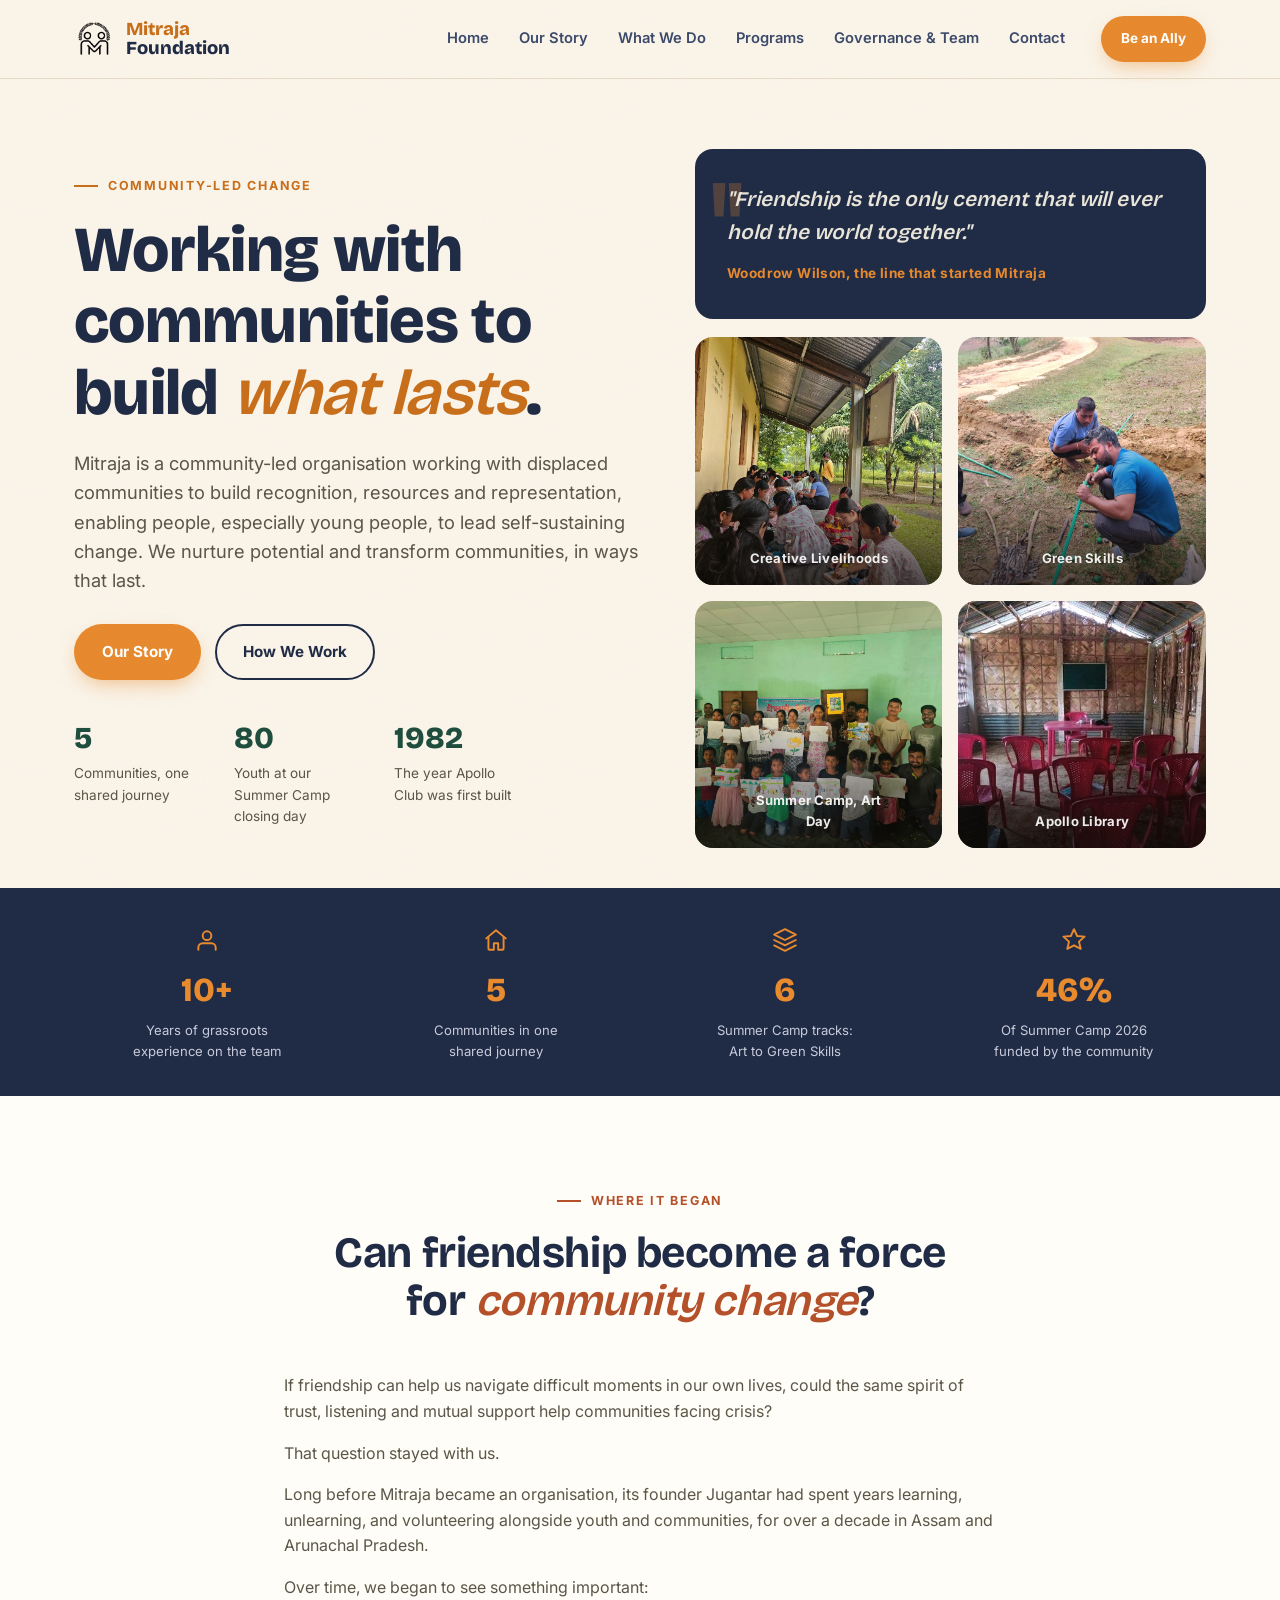
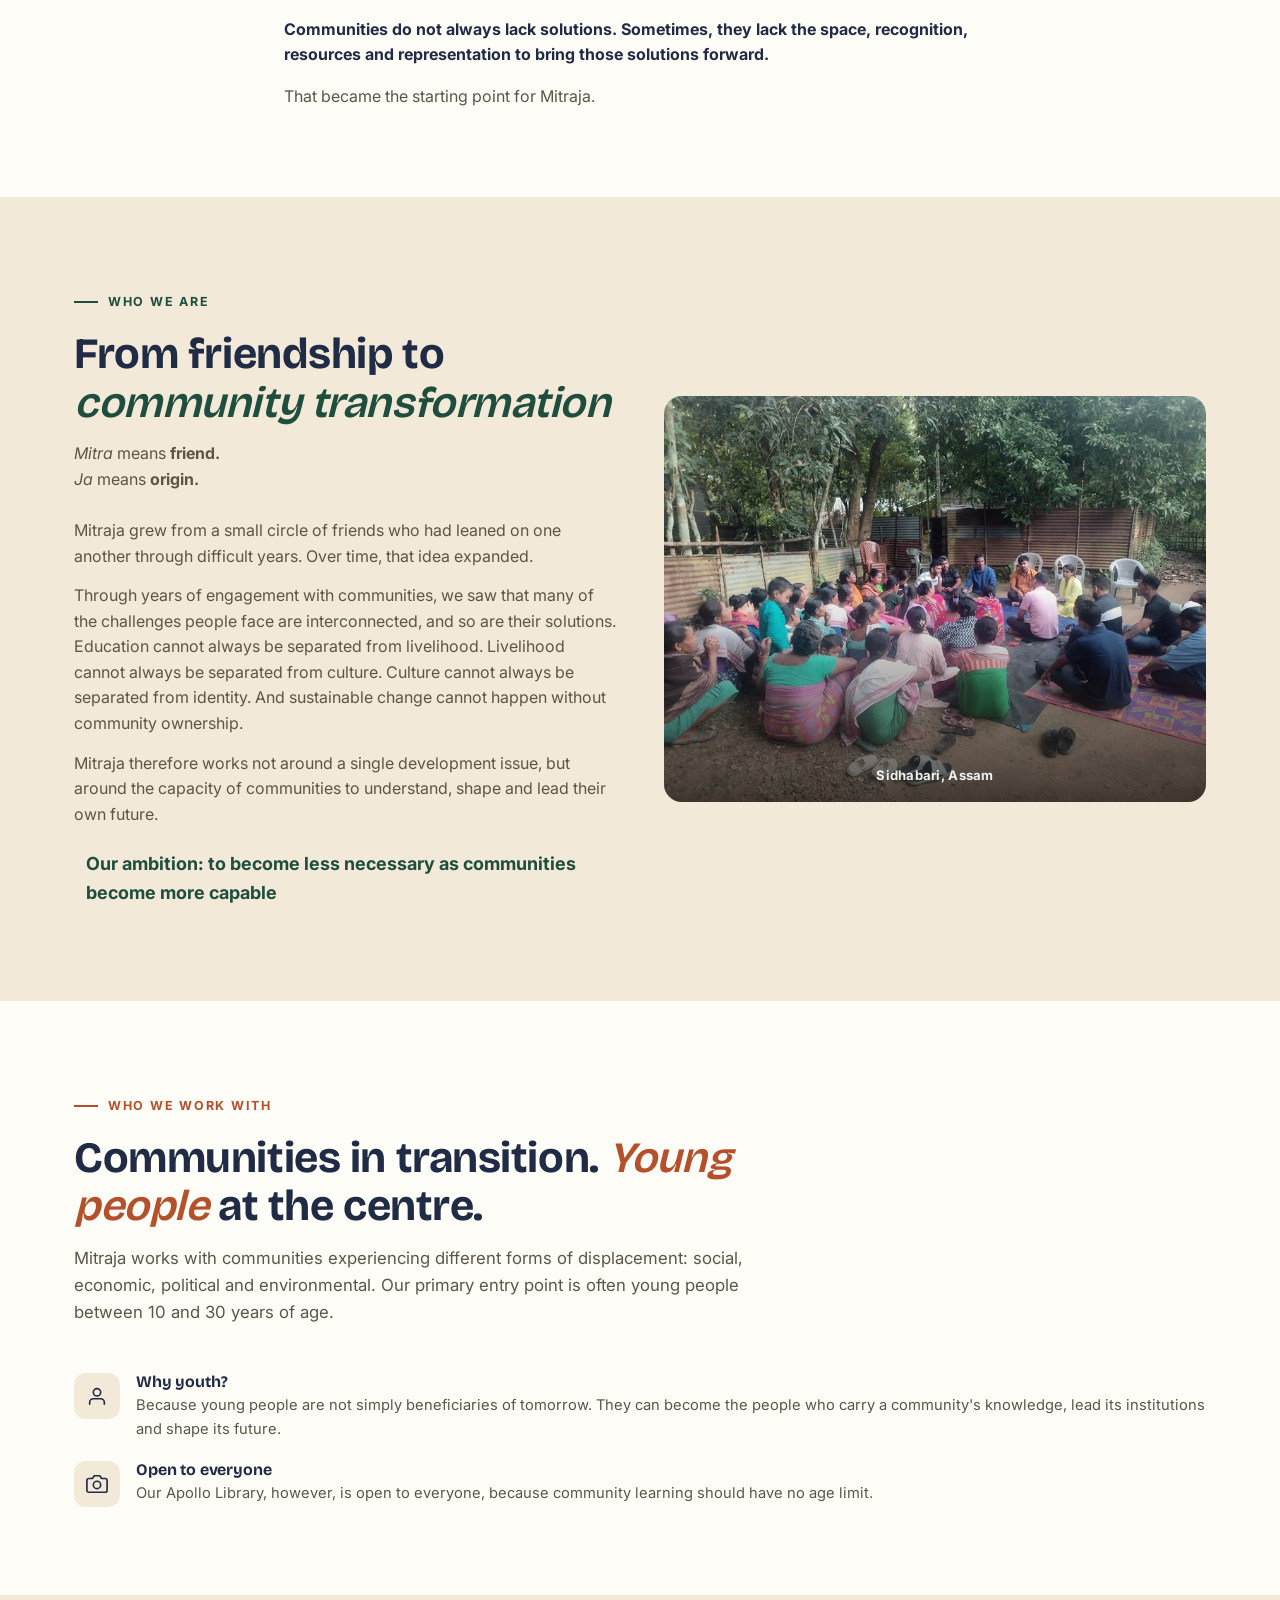
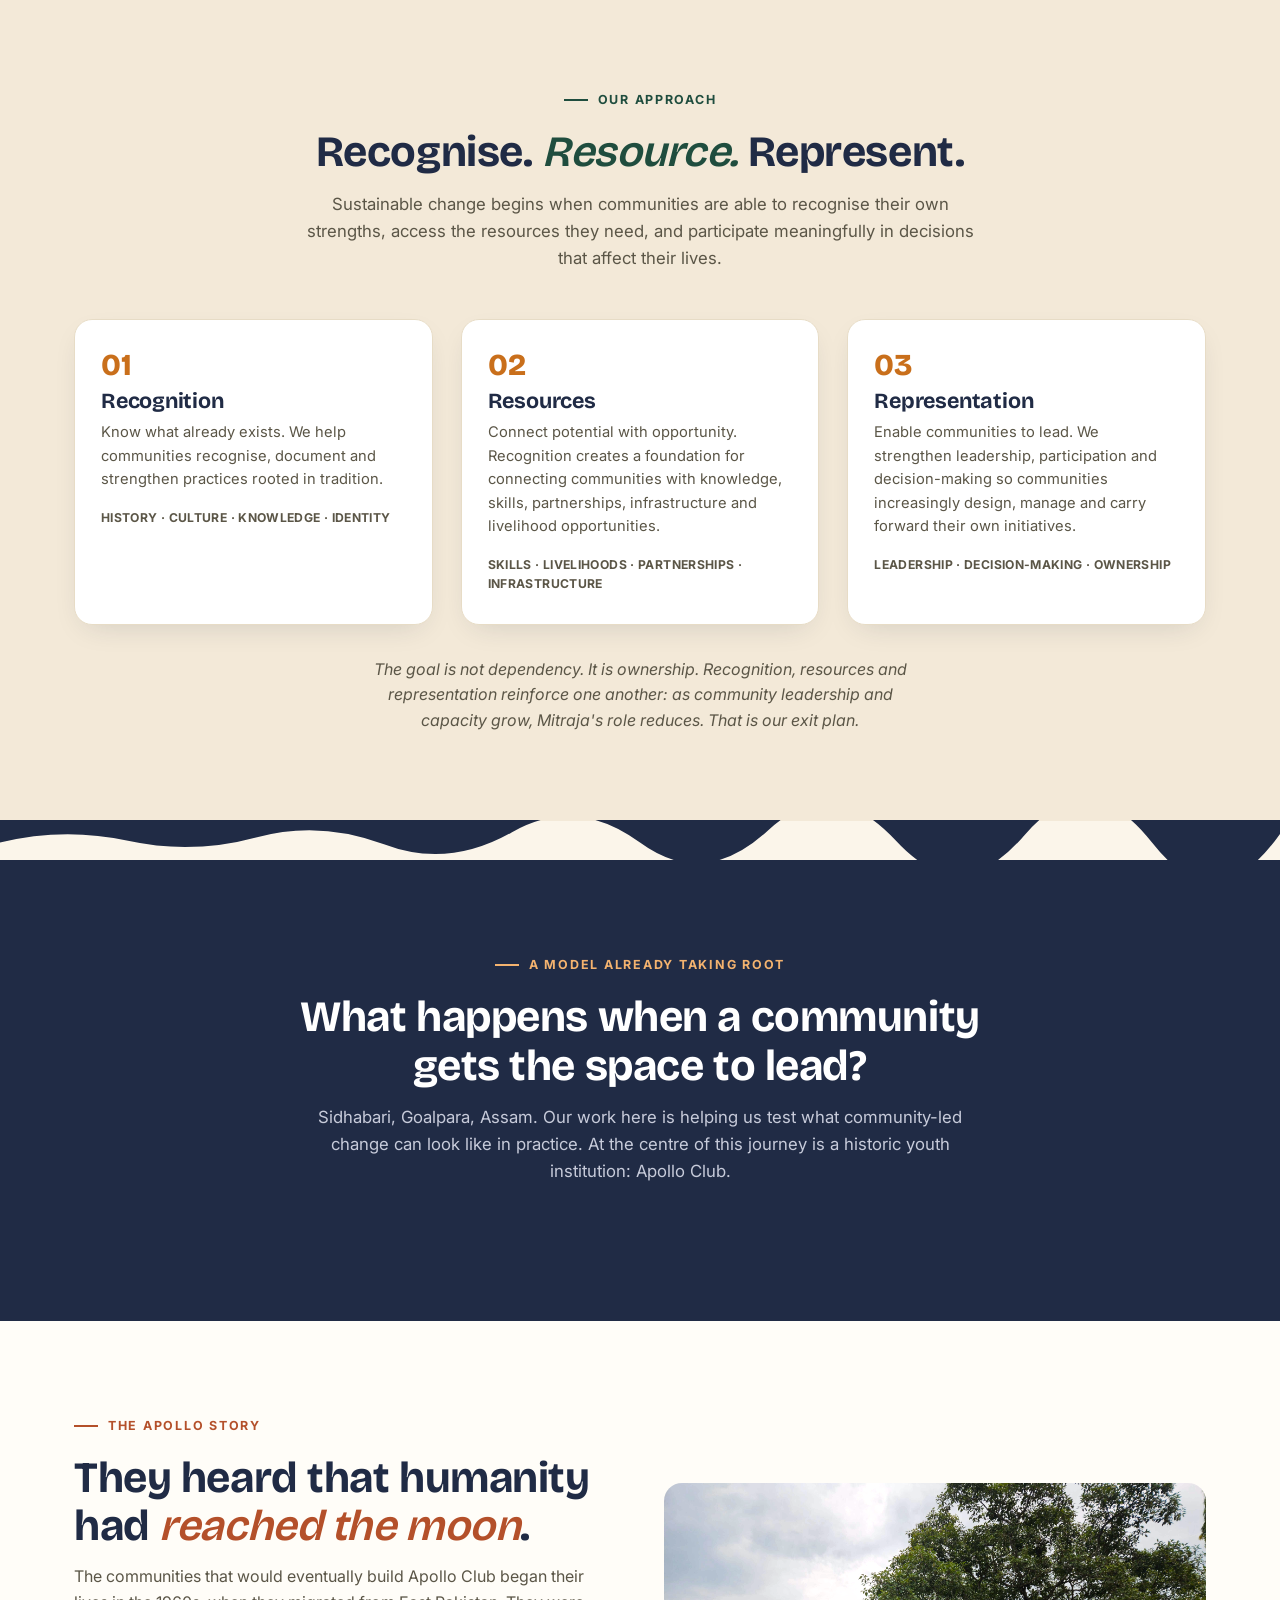
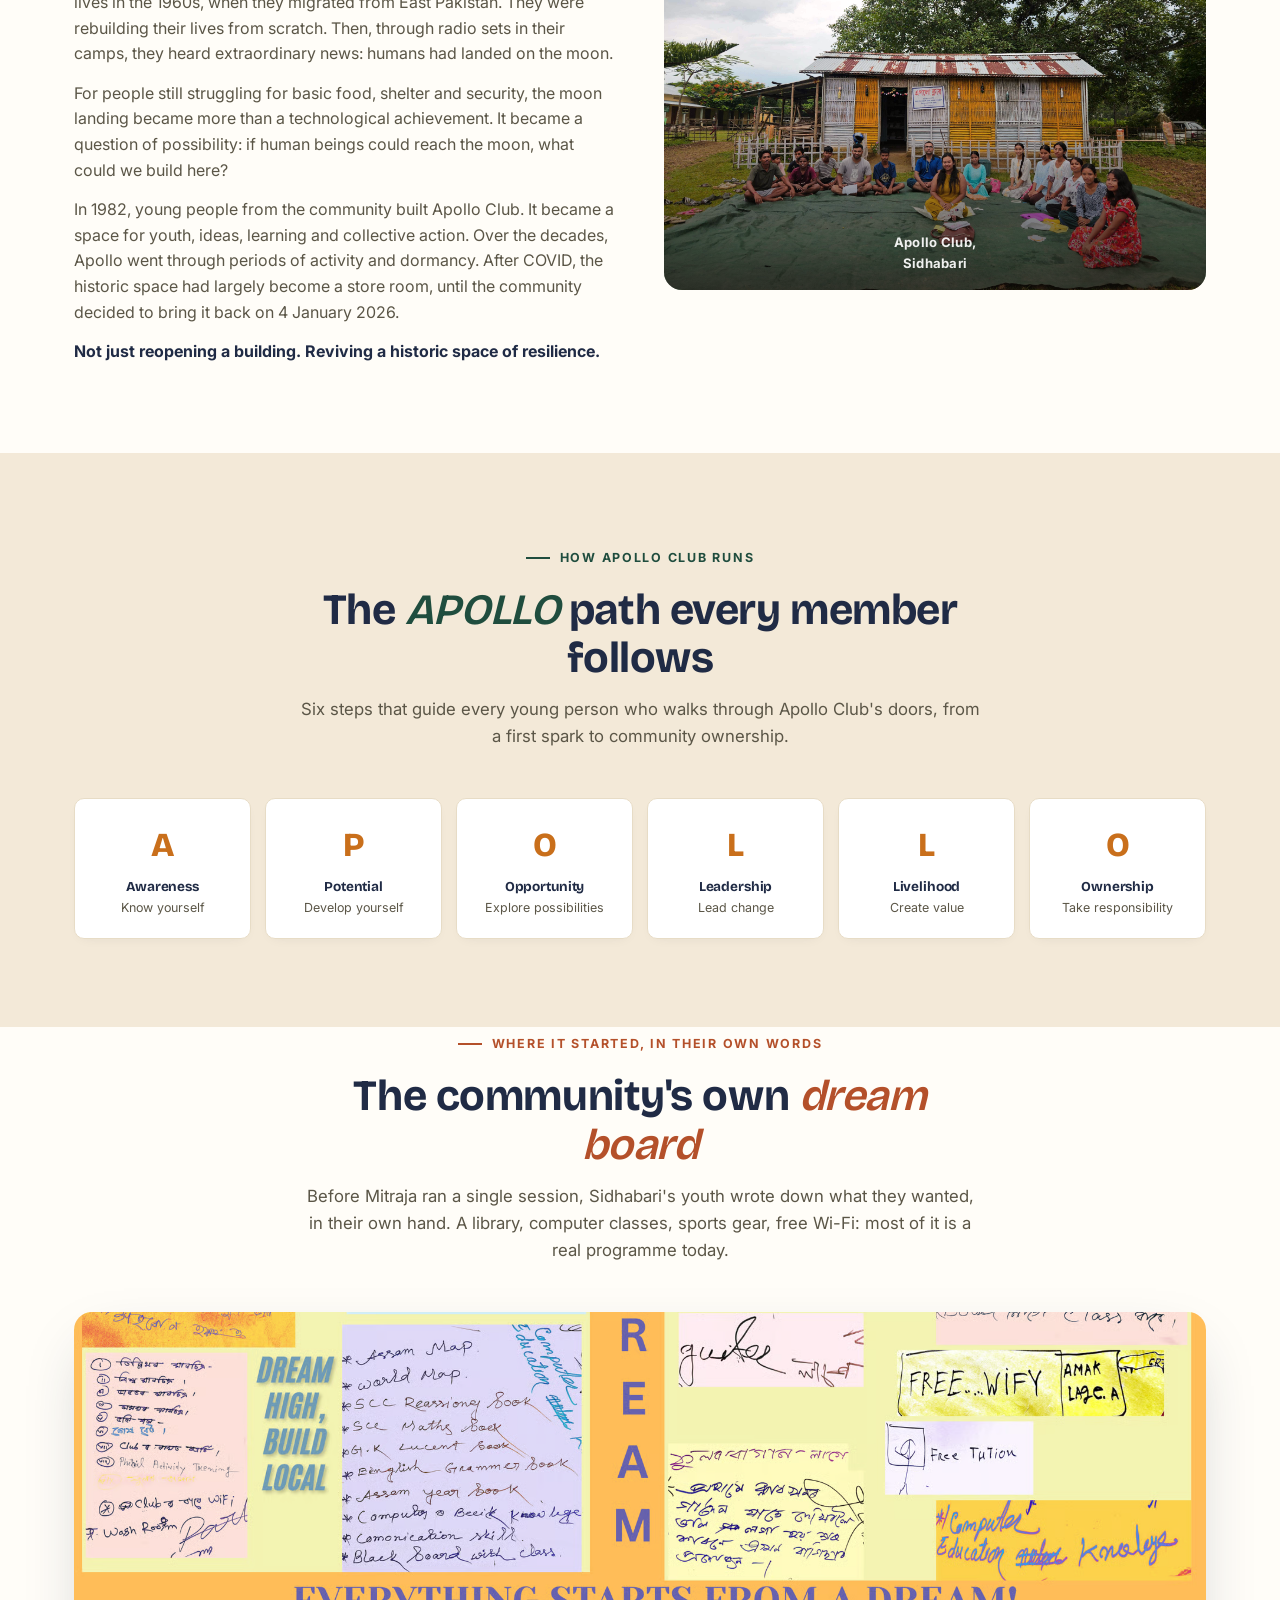
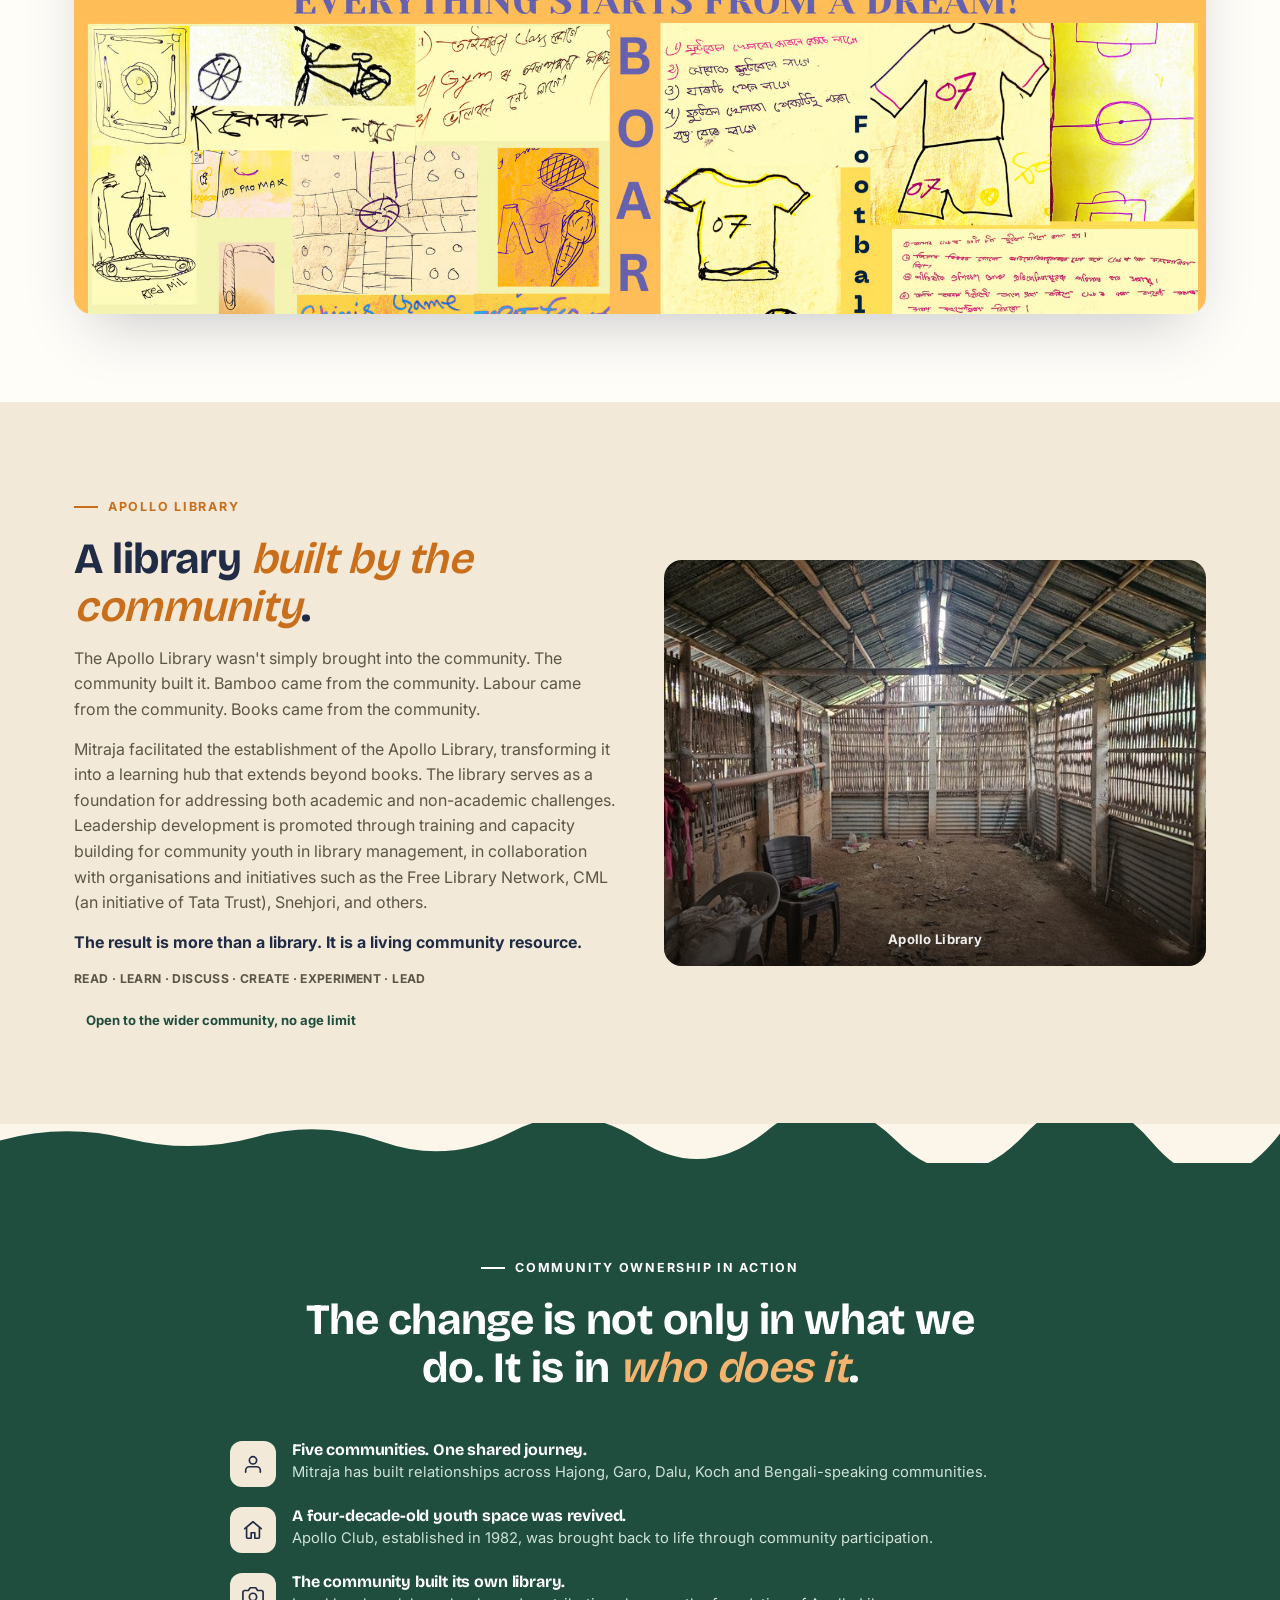
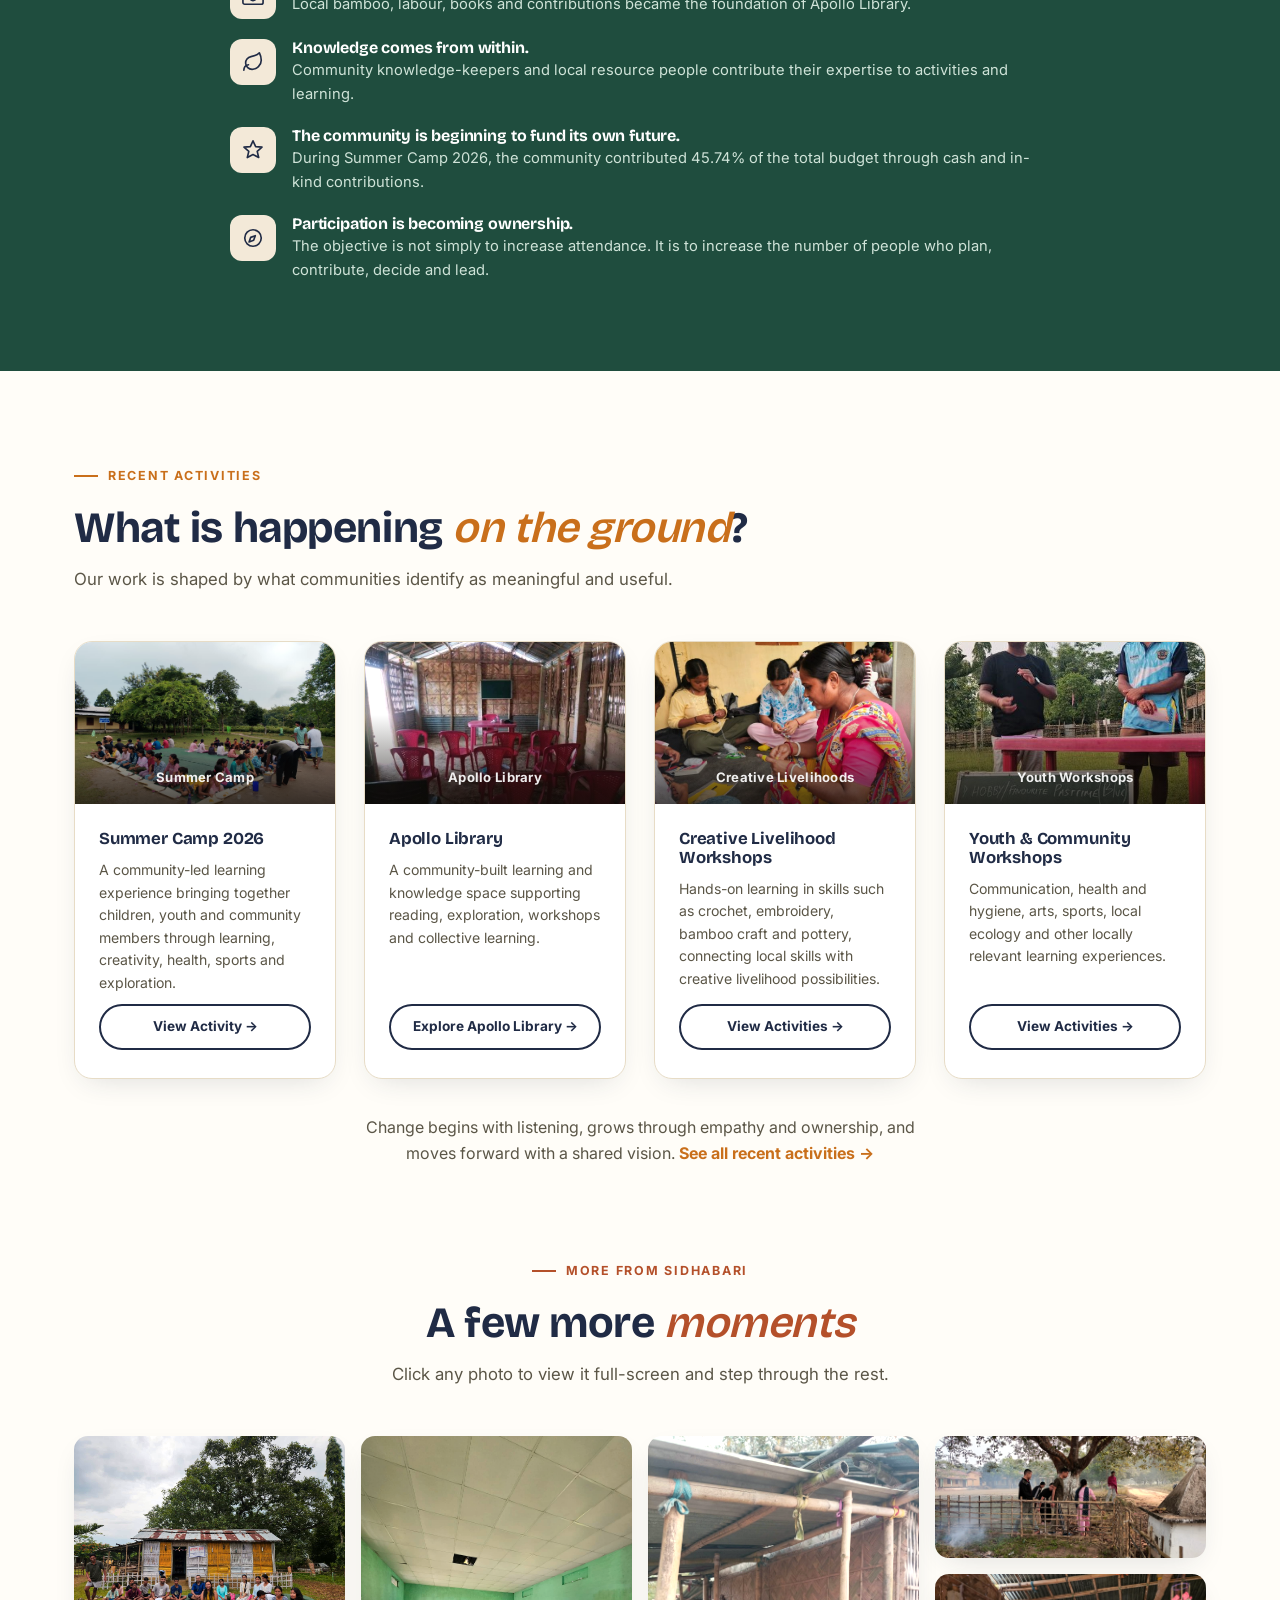
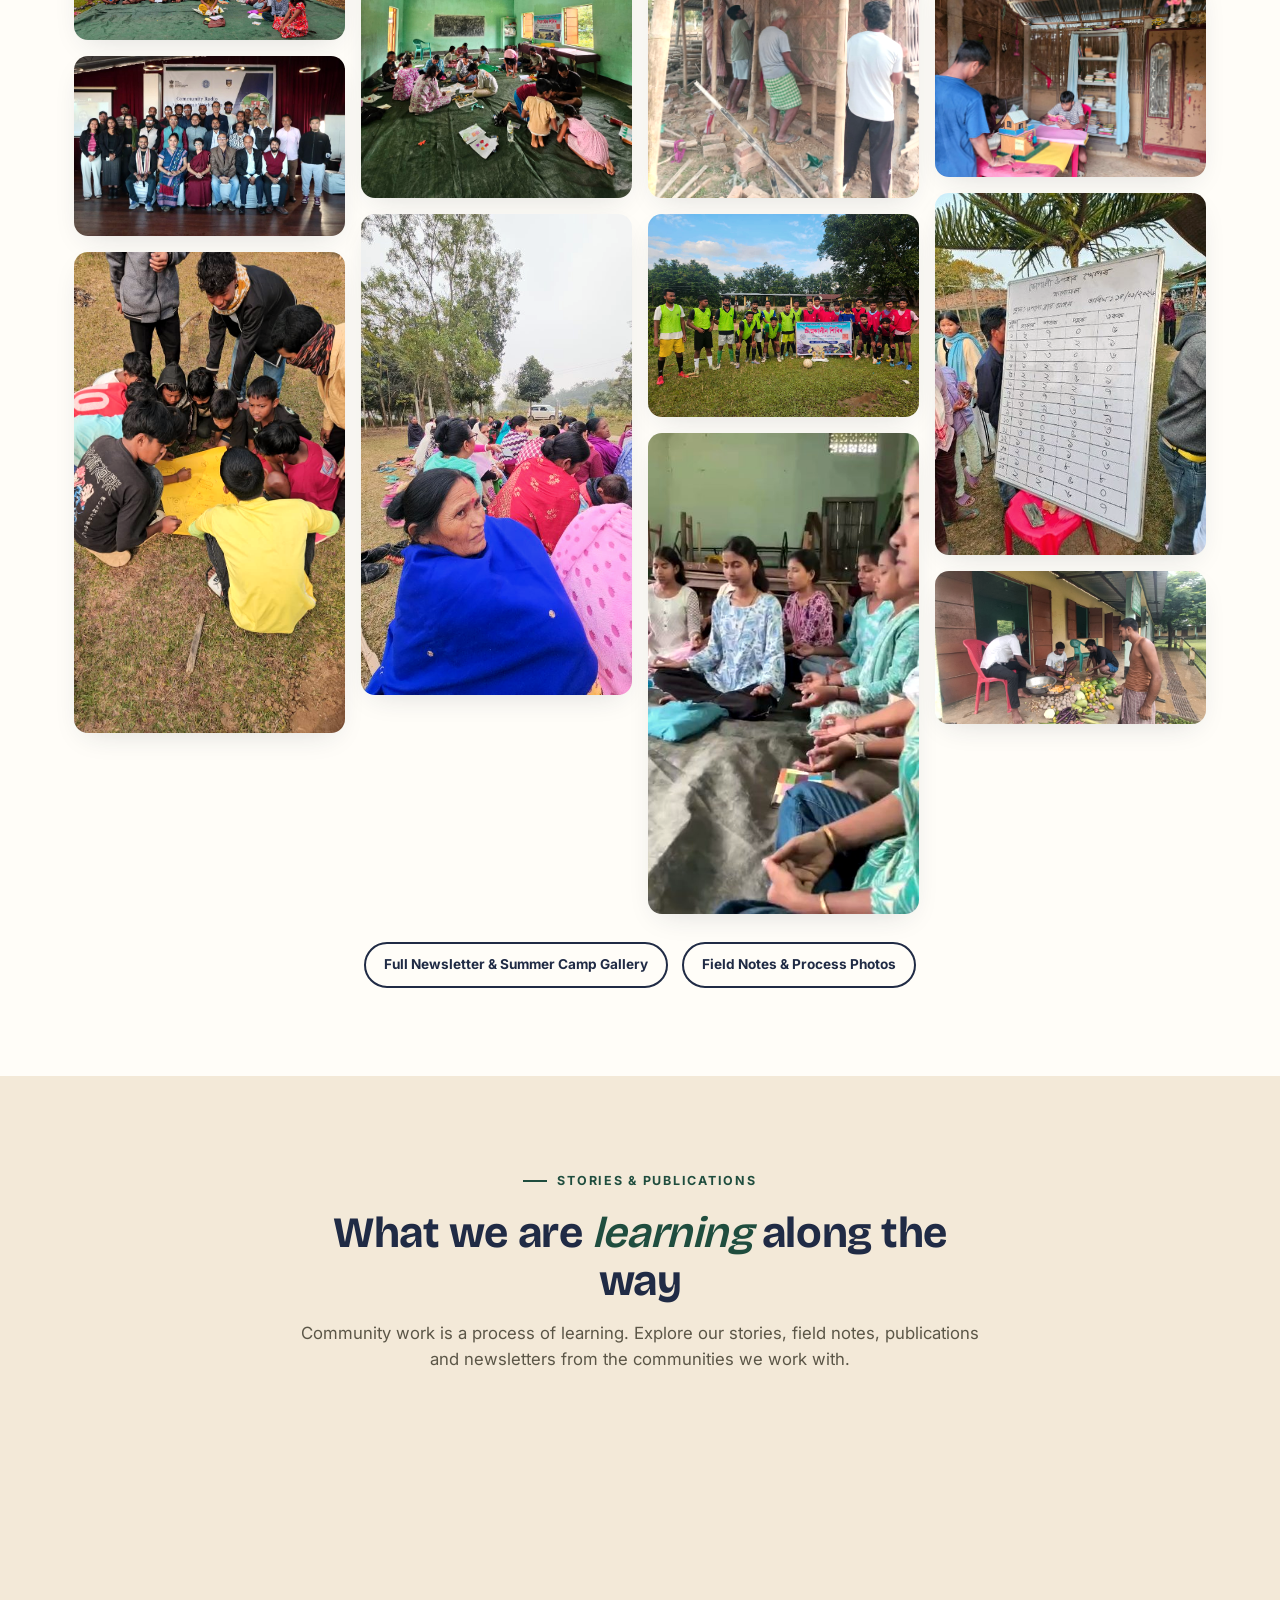
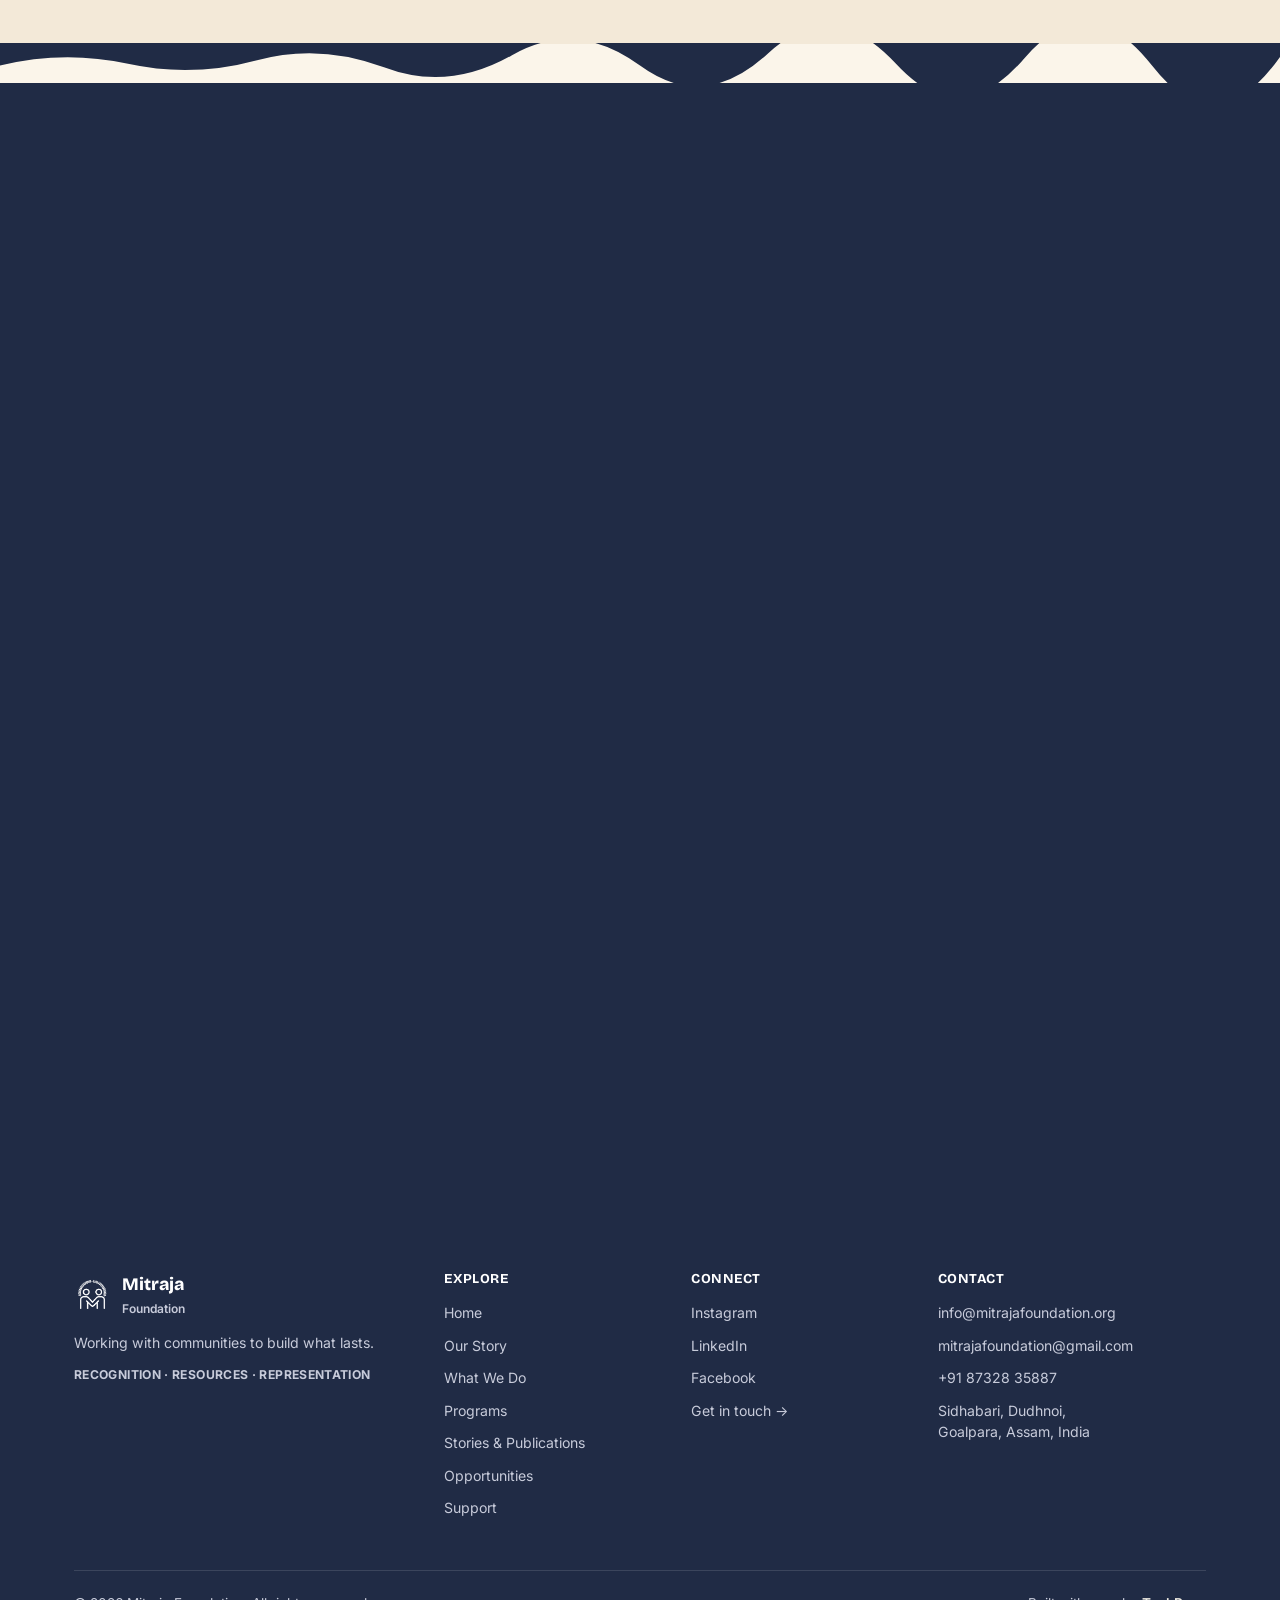
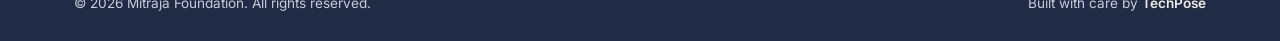
==== commit 01511c57: "Add a real photo gallery to the homepage Homepage only ever showed 9 photos, each a single curated t" ====
--- a/index.html
+++ b/index.html
@@ -220,7 +220,7 @@
       <h2>The community's own <span class="hand terracotta">dream board</span></h2>
       <p>Before Mitraja ran a single session, Sidhabari's youth wrote down what they wanted, in their own hand. A library, computer classes, sports gear, free Wi-Fi: most of it is a real programme today.</p>
     </div>
-    <img src="assets/images/everything-starts-from-a-simple-dream-pH2nLCTGjUb90hW2.avif" alt="Handwritten dream board made by Sidhabari youth, listing wishes like a library, computer classes, sports gear and Wi-Fi" loading="lazy" style="width:100%;border-radius:var(--radius);box-shadow:var(--shadow-lg);" data-aos="fade-up">
+    <img class="img-zoomable" src="assets/images/everything-starts-from-a-simple-dream-pH2nLCTGjUb90hW2.avif" alt="Handwritten dream board made by Sidhabari youth, listing wishes like a library, computer classes, sports gear and Wi-Fi" loading="lazy" style="width:100%;border-radius:var(--radius);box-shadow:var(--shadow-lg);" data-aos="fade-up">
   </div>
 </section>
 
@@ -323,6 +323,35 @@
       </div>
     </div>
     <p data-aos="fade-up" style="text-align:center;margin-top:36px;max-width:56ch;margin-left:auto;margin-right:auto;">Change begins with listening, grows through empathy and ownership, and moves forward with a shared vision. <a href="programs/#recent-work" style="color:var(--marigold-dark);font-weight:700;">See all recent activities →</a></p>
+  </div>
+</section>
+
+<!-- PHOTO GALLERY -->
+<section class="section bg-paper" style="padding-top:0;">
+  <div class="container">
+    <div class="section-head center" data-aos="fade-up">
+      <span class="eyebrow terracotta">More From Sidhabari</span>
+      <h2>A few more <span class="hand terracotta">moments</span></h2>
+      <p>Click any photo to view it full-screen and step through the rest.</p>
+    </div>
+    <div class="photo-gallery" data-aos="fade-up">
+      <img src="assets/images/gallery/stories/apollo-club/apollo-club-02.jpg" alt="Apollo Club, Sidhabari" loading="lazy">
+      <img src="assets/images/gallery/newsletter-11.jpg" alt="Mitraja Foundation community activity" loading="lazy">
+      <img src="assets/images/gallery/stories/learning-centre/learning-centre-03.jpg" alt="Building the Apollo Library, Sidhabari" loading="lazy">
+      <img src="assets/images/gallery/summer-camp/art-day-2.jpg" alt="Art & Creativity Day, Summer Camp 2026" loading="lazy">
+      <img src="assets/images/gallery/newsletter-12.jpg" alt="Mitraja Foundation community activity" loading="lazy">
+      <img src="assets/images/gallery/stories/community-ownership/community-ownership-03.jpg" alt="Community ownership in process, Sidhabari" loading="lazy">
+      <img src="assets/images/gallery/summer-camp/football-1.jpg" alt="Sports Day, Summer Camp 2026" loading="lazy">
+      <img src="assets/images/gallery/newsletter-17.jpg" alt="Mitraja Foundation community activity" loading="lazy">
+      <img src="assets/images/gallery/stories/learning-centre/learning-centre-07.jpg" alt="Building the Apollo Library, Sidhabari" loading="lazy">
+      <img src="assets/images/gallery/stories/apollo-club/apollo-club-04.jpg" alt="Apollo Club, Sidhabari" loading="lazy">
+      <img src="assets/images/gallery/newsletter-23.jpg" alt="Mitraja Foundation community activity" loading="lazy">
+      <img src="assets/images/gallery/summer-camp/community-feast-2.jpeg" alt="Community feast, Summer Camp 2026 closing ceremony" loading="lazy">
+    </div>
+    <p data-aos="fade-up" style="text-align:center;margin-top:28px;">
+      <a href="programs/#gallery" class="btn btn-outline btn-sm">Full Newsletter &amp; Summer Camp Gallery</a>
+      <a href="stories/" class="btn btn-outline btn-sm" style="margin-left:10px;">Field Notes &amp; Process Photos</a>
+    </p>
   </div>
 </section>
 
--- a/css/style.css
+++ b/css/style.css
@@ -297,6 +297,44 @@
 .newsletter-list a{display:flex;align-items:center;justify-content:space-between;gap:12px;padding:16px 4px;font-weight:700;color:var(--ink);transition:color .15s;}
 .newsletter-list a:hover{color:var(--marigold-dark);}
 .newsletter-list a::after{content:'Download →';font-weight:600;font-size:.82rem;color:var(--marigold-dark);white-space:nowrap;}
+
+/* ---------- Lightbox (click any real photo to view full-screen) ---------- */
+.photo-gallery img,
+.photo-block.has-photo img,
+.activity-cover img,
+.img-zoomable{cursor:zoom-in;}
+
+.lightbox{
+  position:fixed;inset:0;z-index:2000;display:none;align-items:center;justify-content:center;
+  background:rgba(15,12,8,.95);
+}
+.lightbox.open{display:flex;}
+.lb-stage{width:100%;height:100%;display:flex;align-items:center;justify-content:center;overflow:auto;padding:70px 24px;}
+.lb-img{max-width:90vw;max-height:82vh;object-fit:contain;border-radius:6px;box-shadow:0 24px 70px rgba(0,0,0,.5);cursor:zoom-in;}
+.lb-img.zoomed{max-width:none;max-height:none;width:auto;cursor:zoom-out;}
+.lightbox button{
+  position:fixed;background:rgba(255,255,255,.08);border:1px solid rgba(255,255,255,.2);color:#fff;
+  border-radius:50%;cursor:pointer;display:flex;align-items:center;justify-content:center;
+  transition:background .15s, transform .15s;
+}
+.lightbox button:hover{background:rgba(255,255,255,.2);}
+.lb-close{top:20px;right:20px;width:44px;height:44px;font-size:1.6rem;line-height:1;}
+.lb-prev,.lb-next{top:50%;transform:translateY(-50%);width:50px;height:50px;font-size:1.8rem;}
+.lb-prev:hover,.lb-next:hover{transform:translateY(-50%) scale(1.08);}
+.lb-prev{left:16px;}
+.lb-next{right:16px;}
+.lb-counter{
+  position:fixed;bottom:18px;left:50%;transform:translateX(-50%);
+  color:#fff;font-size:.8rem;font-weight:700;letter-spacing:.04em;
+  background:rgba(255,255,255,.1);padding:6px 16px;border-radius:999px;
+}
+.lb-hint{position:fixed;bottom:18px;right:20px;color:rgba(255,255,255,.55);font-size:.76rem;display:none;}
+@media (min-width:721px){.lb-hint{display:block;}}
+@media (max-width:720px){
+  .lb-prev,.lb-next{width:40px;height:40px;font-size:1.4rem;}
+  .lb-close{width:38px;height:38px;font-size:1.3rem;}
+  .lb-stage{padding:60px 12px;}
+}
 
 /* Day-by-day summer camp strip */
 .camp-day{display:grid;grid-template-columns:120px 1fr;gap:22px;padding:26px 0;border-bottom:1px solid var(--line);}
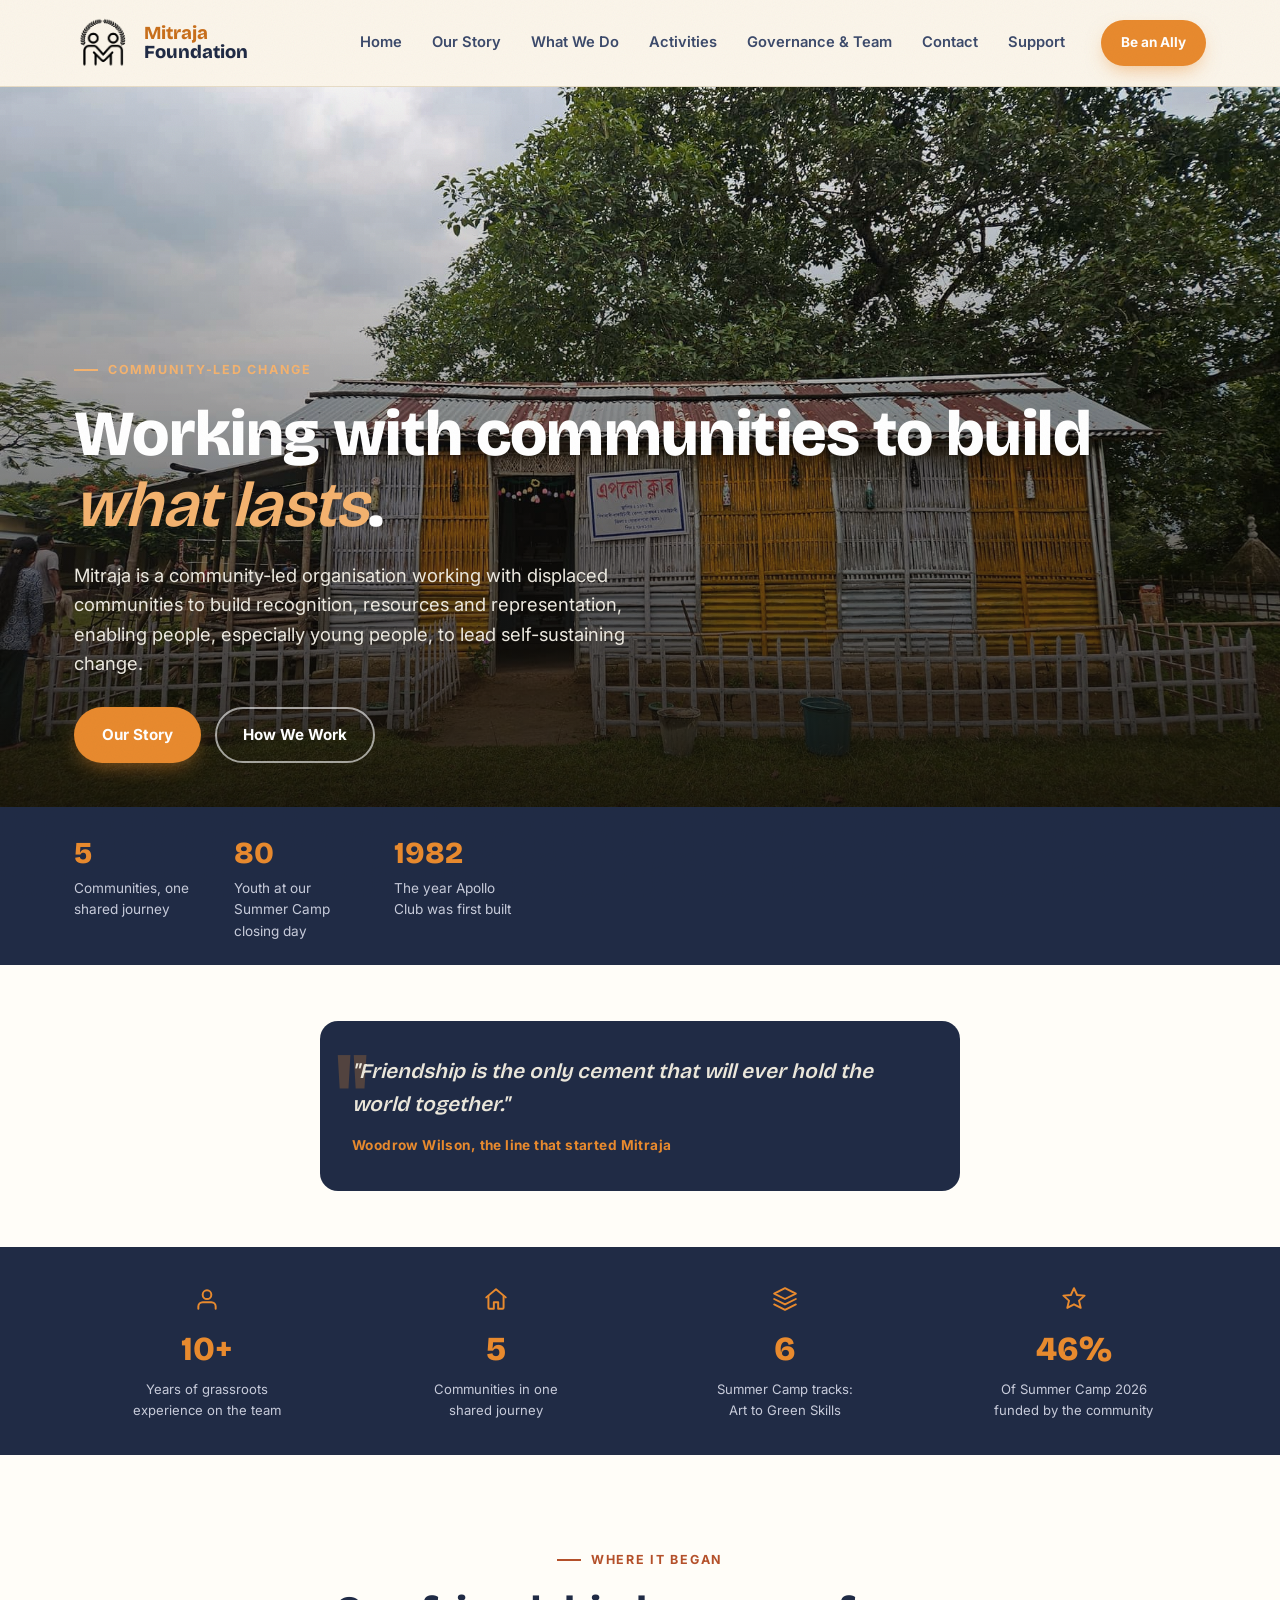
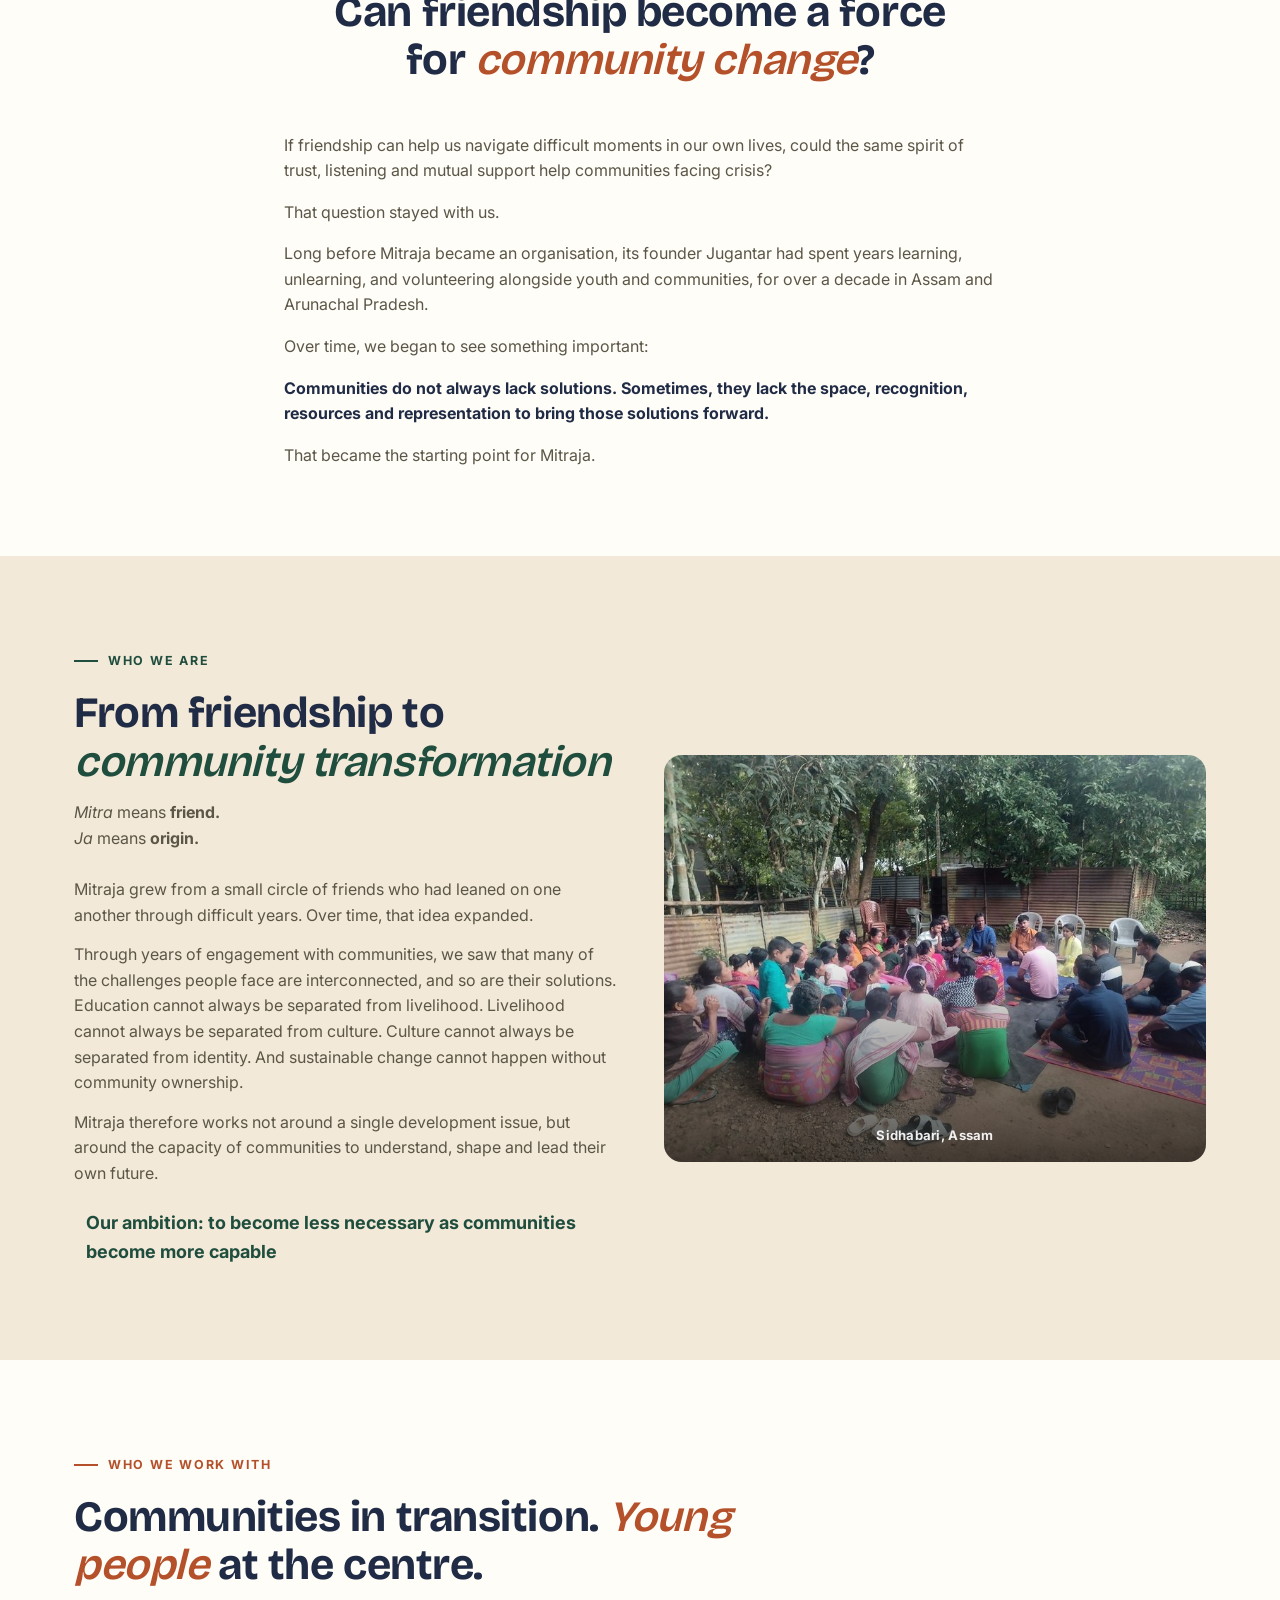
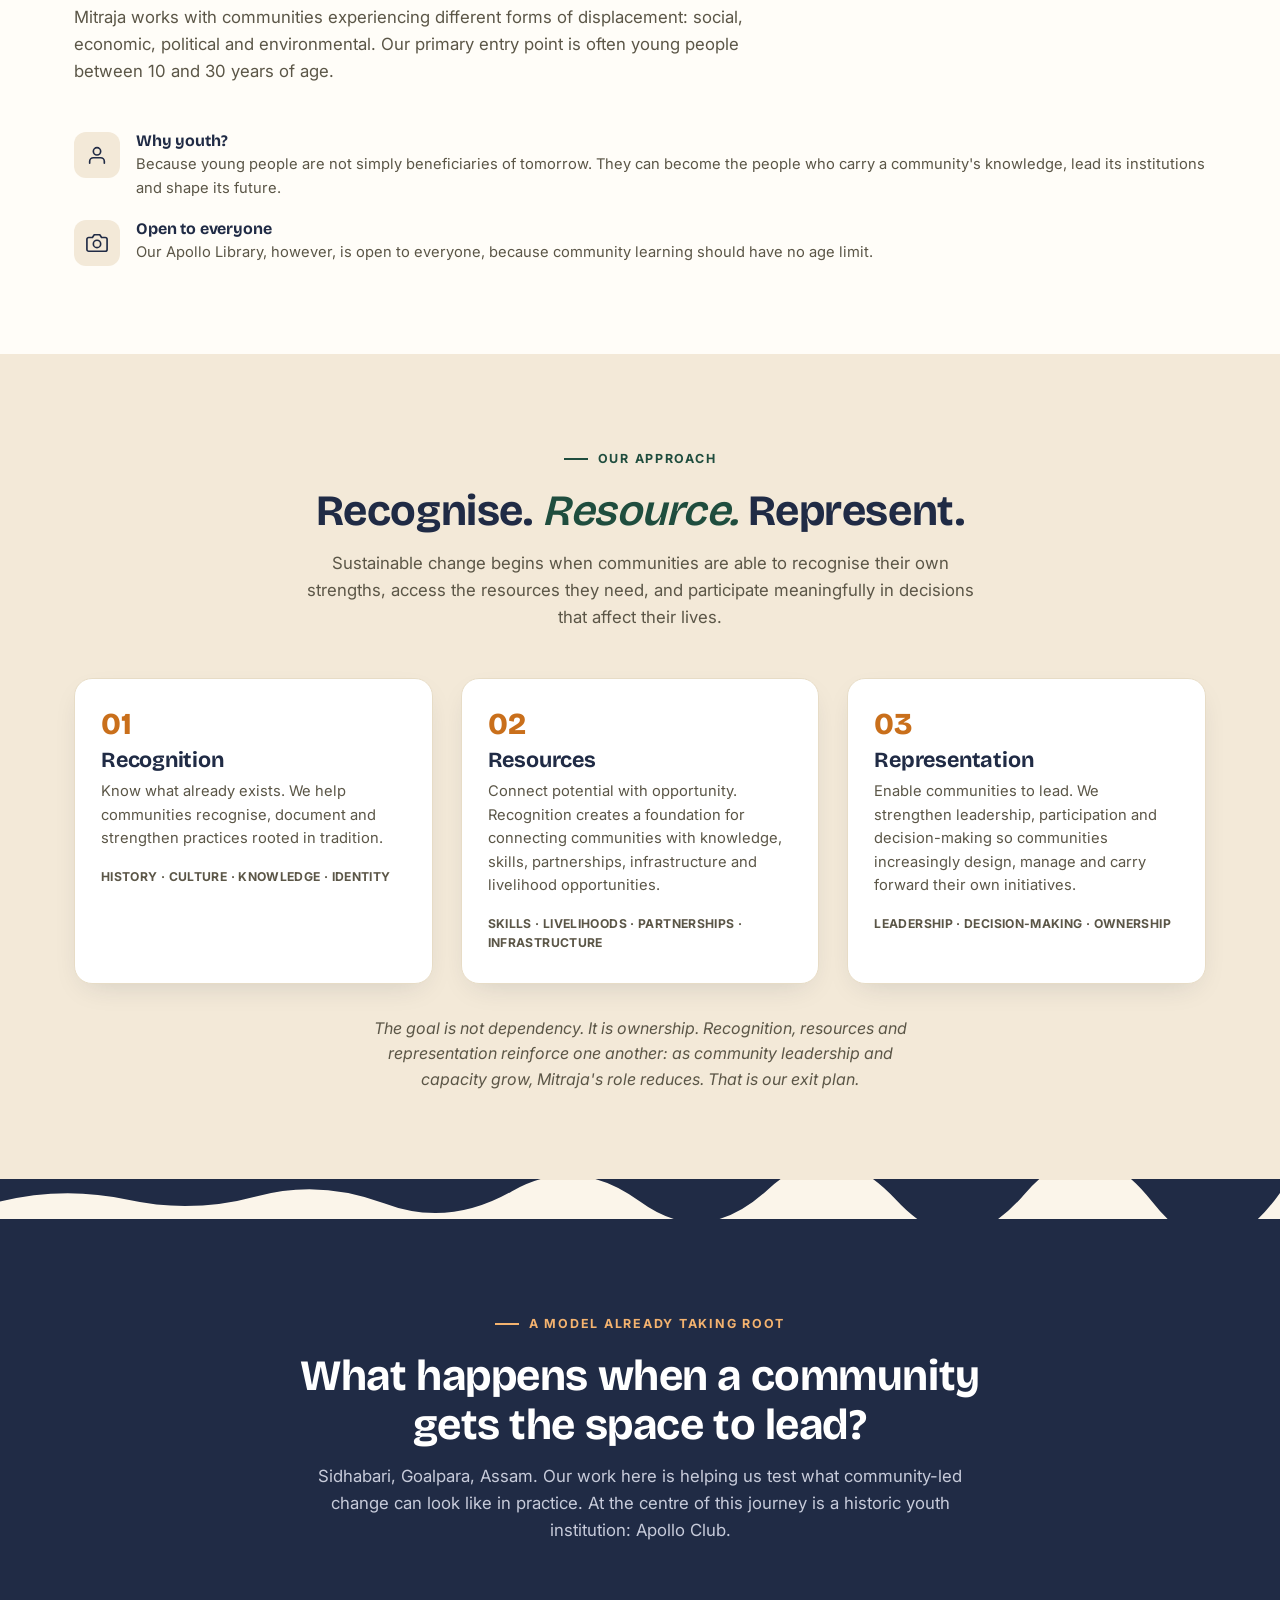
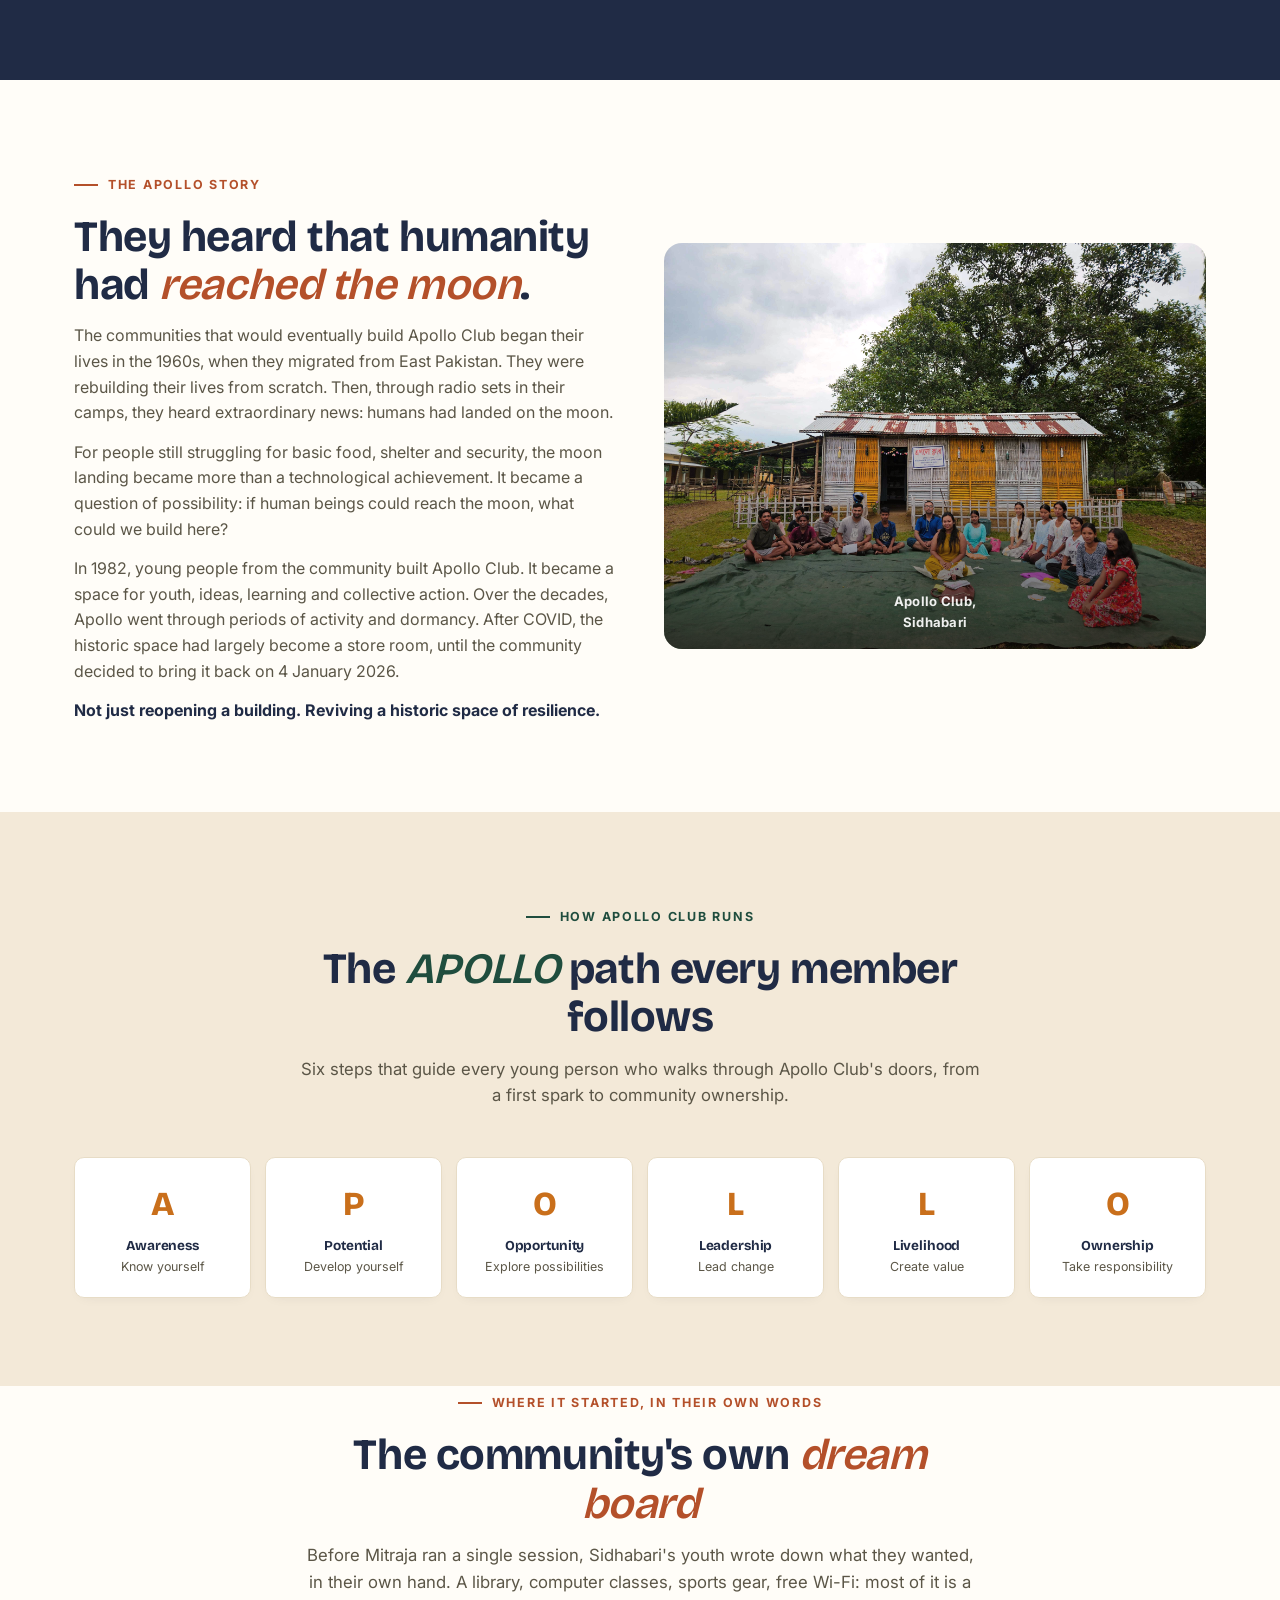
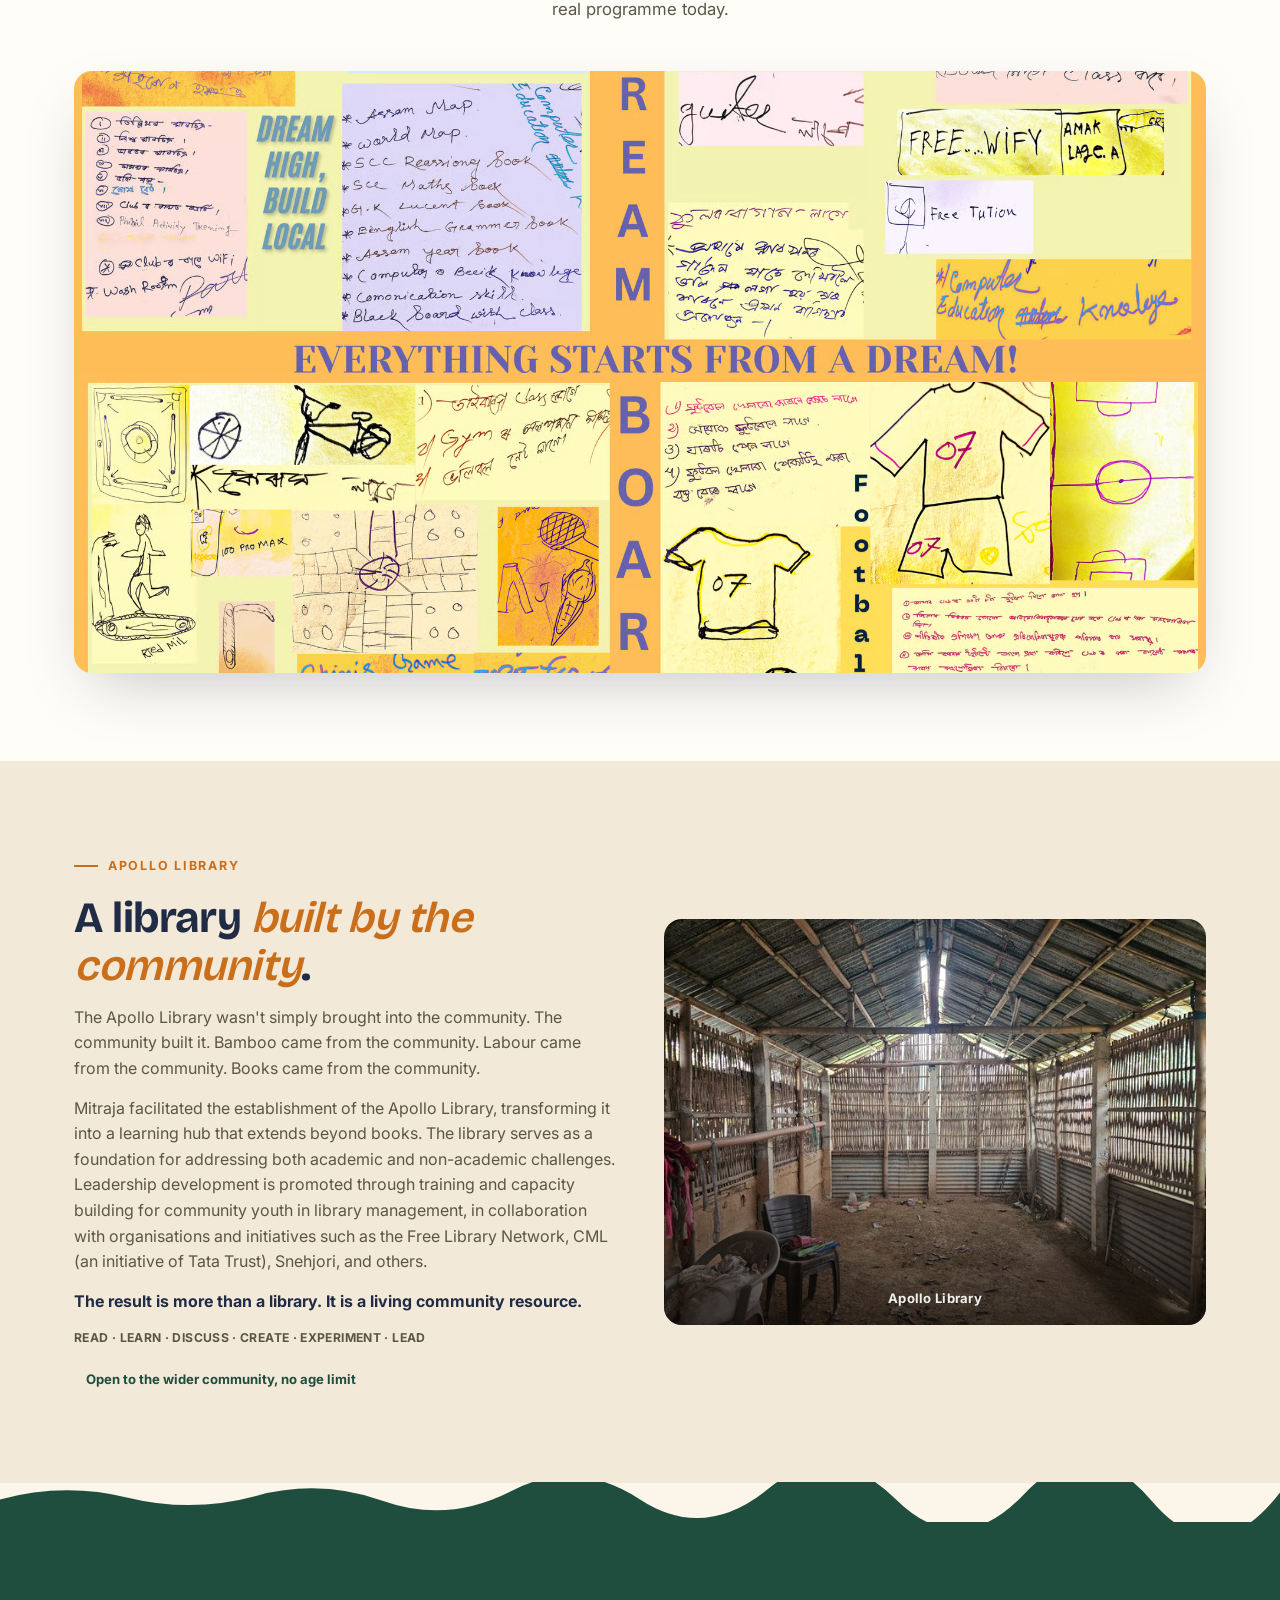
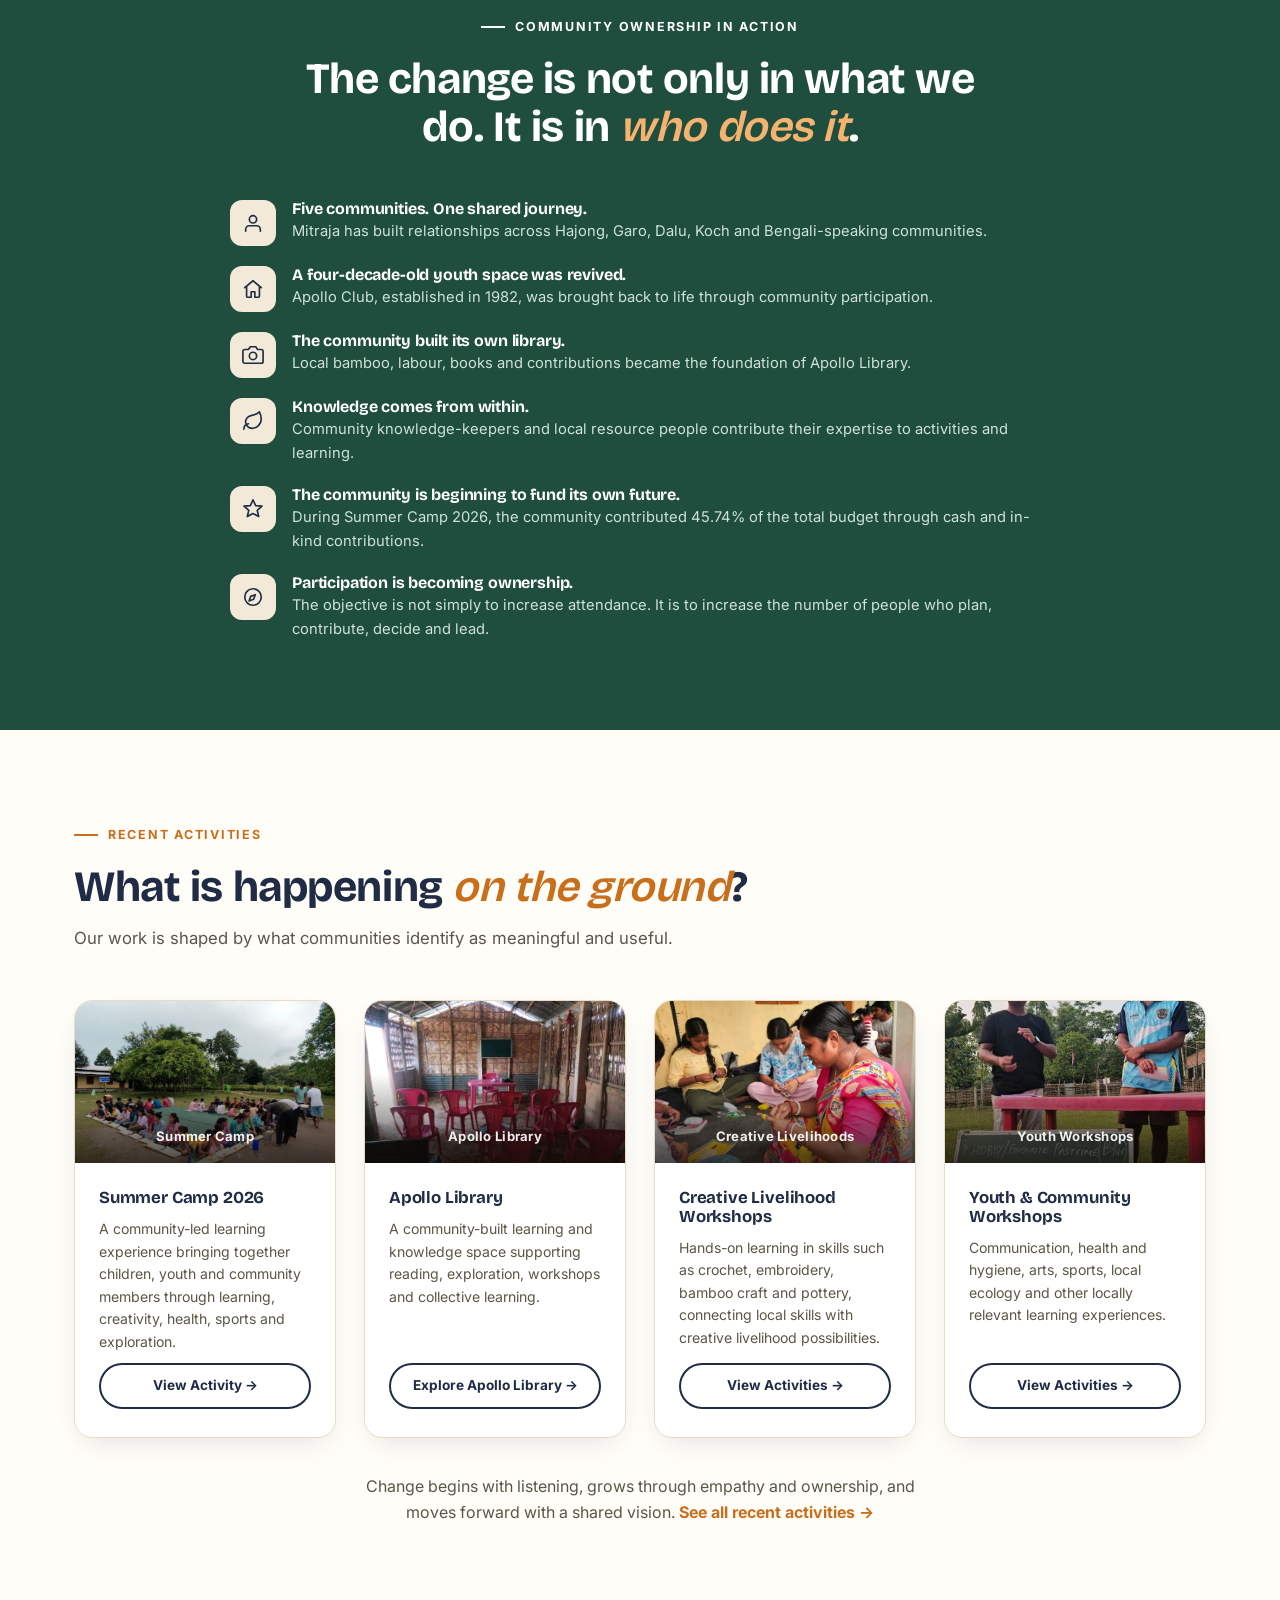
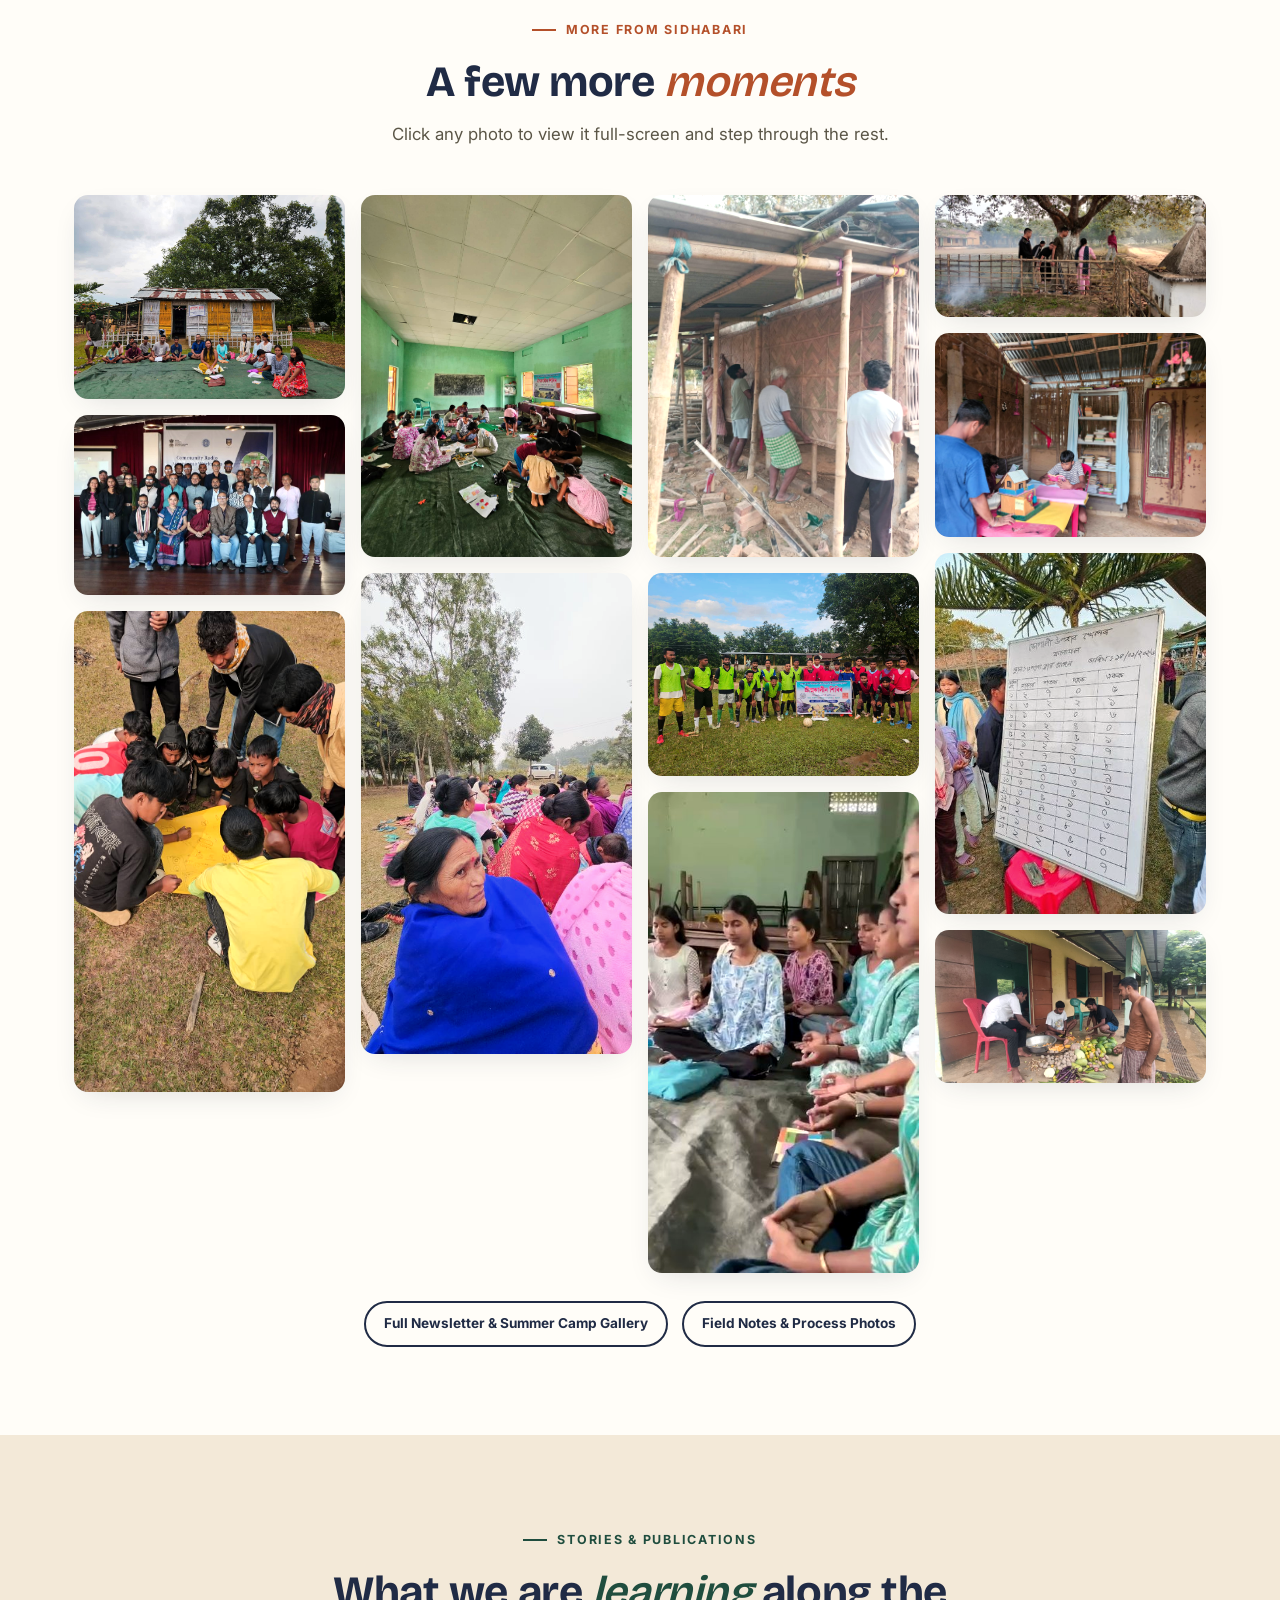
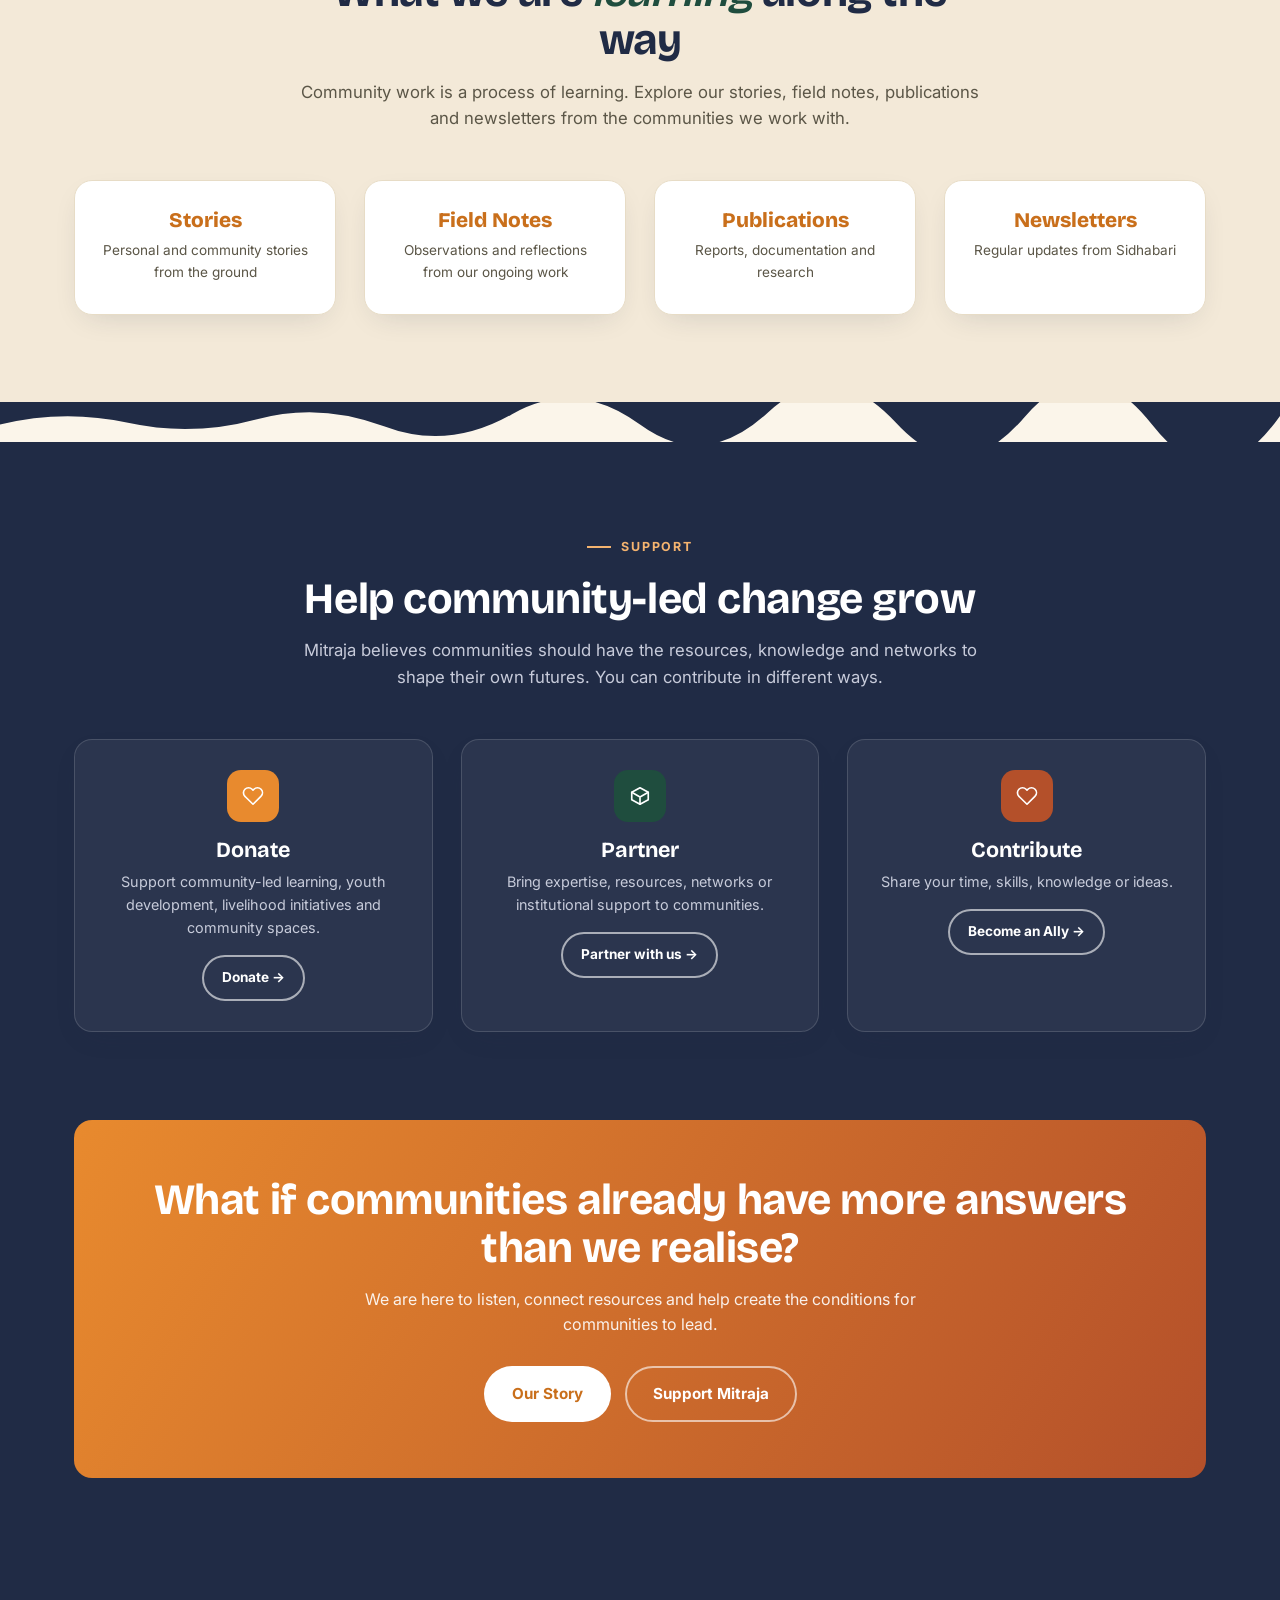
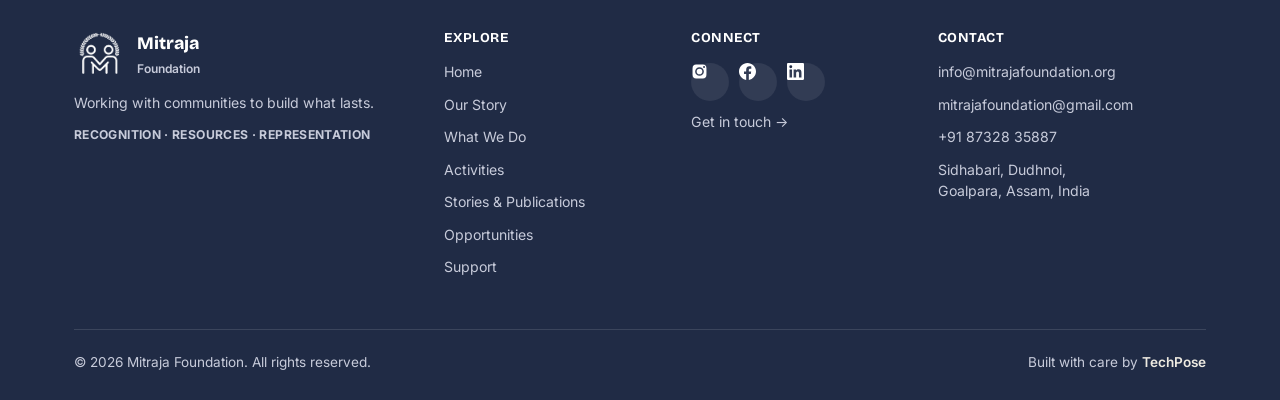
==== commit d9e1100a: "Full-width hero banner, Activities rename, remove Apollo Program, fixes Homepage hero: - Replaced th" ====
--- a/index.html
+++ b/index.html
@@ -26,42 +26,47 @@
       <a href="./">Home</a>
       <a href="our-story/">Our Story</a>
       <a href="what-we-do/">What We Do</a>
-      <a href="programs/">Programs</a>
+      <a href="programs/">Activities</a>
       <a href="governance/">Governance &amp; Team</a>
       <a href="contact/">Contact</a>
+      <a href="donate/">Support</a>
       <a href="get-involved/" class="btn btn-primary btn-sm">Be an Ally</a>
     </nav>
   </div>
 </header>
 
 <!-- HERO -->
-<section class="hero">
-  <div class="container hero-grid">
-    <div>
-      <span class="eyebrow" data-aos="fade-up">Community-Led Change</span>
-      <h1 data-aos="fade-up" data-aos-delay="100">Working with communities to build <span class="hand">what lasts</span>.</h1>
-      <p class="hero-lede" data-aos="fade-up" data-aos-delay="200">Mitraja is a community-led organisation working with displaced communities to build recognition, resources and representation, enabling people, especially young people, to lead self-sustaining change. We nurture potential and transform communities, in ways that last.</p>
-      <div class="hero-btn-row" data-aos="fade-up" data-aos-delay="300">
+<section class="hero-banner">
+  <div class="hero-banner-media">
+    <img src="assets/images/gallery/stories/apollo-club/apollo-club-01.jpg" alt="Apollo Club, Sidhabari" loading="eager">
+  </div>
+  <div class="hero-banner-content">
+    <div class="container">
+      <span class="eyebrow" data-aos="fade-up" style="color:#F4B36F;">Community-Led Change</span>
+      <h1 data-aos="fade-up" data-aos-delay="100">Working with communities to build <span class="hand" style="color:#F4B36F;">what lasts</span>.</h1>
+      <p class="hero-lede" data-aos="fade-up" data-aos-delay="200">Mitraja is a community-led organisation working with displaced communities to build recognition, resources and representation, enabling people, especially young people, to lead self-sustaining change.</p>
+      <div class="hero-btn-row" data-aos="fade-up" data-aos-delay="300" style="margin-bottom:0;">
         <a href="our-story/" class="btn btn-primary">Our Story</a>
-        <a href="#approach" class="btn btn-outline">How We Work</a>
-      </div>
-      <div class="hero-meta-row" data-aos="fade-up" data-aos-delay="400">
-        <div><div class="m-num">5</div><div class="m-lbl">Communities, one shared journey</div></div>
-        <div><div class="m-num" data-count="80" data-suffix="">0</div><div class="m-lbl">Youth at our Summer Camp closing day</div></div>
-        <div><div class="m-num">1982</div><div class="m-lbl">The year Apollo Club was first built</div></div>
-      </div>
-    </div>
-    <div data-aos="fade-up" data-aos-delay="200">
-      <div class="quote-card">
-        <p>"Friendship is the only cement that will ever hold the world together."</p>
-        <div class="who">Woodrow Wilson, the line that started Mitraja</div>
-      </div>
-      <div class="card-grid cols-2" style="margin-top:18px;gap:16px;">
-        <div class="photo-block has-photo" style="aspect-ratio:1/1;"><img src="assets/images/gallery/newsletter-05.jpg" alt="Crochet and knitting workshop on a community porch" loading="lazy"><span class="ph-label">Creative Livelihoods</span></div>
-        <div class="photo-block has-photo" style="aspect-ratio:1/1;"><img src="assets/images/gallery/newsletter-06.jpg" alt="Green skills training in the field" loading="lazy"><span class="ph-label">Green Skills</span></div>
-        <div class="photo-block has-photo" style="aspect-ratio:1/1;"><img src="assets/images/gallery/summer-camp/art-day-1.jpg" alt="Summer Camp 2026, Art Day" loading="lazy"><span class="ph-label">Summer Camp, Art Day</span></div>
-        <div class="photo-block has-photo" style="aspect-ratio:1/1;"><img src="assets/images/gallery/newsletter-19.jpg" alt="Bamboo hall set up for a reading session" loading="lazy"><span class="ph-label">Apollo Library</span></div>
-      </div>
+        <a href="#approach" class="btn btn-outline on-dark">How We Work</a>
+      </div>
+    </div>
+  </div>
+</section>
+
+<div class="hero-banner-meta">
+  <div class="container hero-meta-row" data-aos="fade-up">
+    <div><div class="m-num">5</div><div class="m-lbl">Communities, one shared journey</div></div>
+    <div><div class="m-num" data-count="80" data-suffix="">0</div><div class="m-lbl">Youth at our Summer Camp closing day</div></div>
+    <div><div class="m-num">1982</div><div class="m-lbl">The year Apollo Club was first built</div></div>
+  </div>
+</div>
+
+<!-- QUOTE -->
+<section class="section bg-paper" style="padding:56px 0;">
+  <div class="container">
+    <div class="quote-card" data-aos="fade-up" style="max-width:640px;margin:0 auto;">
+      <p>"Friendship is the only cement that will ever hold the world together."</p>
+      <div class="who">Woodrow Wilson, the line that started Mitraja</div>
     </div>
   </div>
 </section>
@@ -87,7 +92,8 @@
       <p>If friendship can help us navigate difficult moments in our own lives, could the same spirit of trust, listening and mutual support help communities facing crisis?</p>
       <p style="margin-top:16px;">That question stayed with us.</p>
       <p style="margin-top:16px;">Long before Mitraja became an organisation, its founder Jugantar had spent years learning, unlearning, and volunteering alongside youth and communities, for over a decade in Assam and Arunachal Pradesh.</p>
-      <p style="margin-top:16px;">Over time, we began to see something important: <p style="margin-top:16px;font-weight:700;color:var(--ink);"> Communities do not always lack solutions. Sometimes, they lack the space, recognition, resources and representation to bring those solutions forward.</p></p>
+      <p style="margin-top:16px;">Over time, we began to see something important:</p>
+      <p style="margin-top:16px;font-weight:700;color:var(--ink);">Communities do not always lack solutions. Sometimes, they lack the space, recognition, resources and representation to bring those solutions forward.</p>
       <p style="margin-top:16px;">That became the starting point for Mitraja.</p>
     </div>
   </div>
@@ -447,16 +453,14 @@
         <a href="./">Home</a>
         <a href="our-story/">Our Story</a>
         <a href="what-we-do/">What We Do</a>
-        <a href="programs/">Programs</a>
+        <a href="programs/">Activities</a>
         <a href="stories/">Stories &amp; Publications</a>
         <a href="get-involved/">Opportunities</a>
         <a href="donate/">Support</a>
       </div>
       <div class="footer-col">
         <h4>Connect</h4>
-        <a href="https://www.instagram.com/mitraja_foundation" target="_blank" rel="noopener">Instagram</a>
-        <a href="https://www.linkedin.com/company/mitrajafoundation" target="_blank" rel="noopener">LinkedIn</a>
-        <a href="https://www.facebook.com/people/Mitraja-Foundation/61587163751667/" target="_blank" rel="noopener">Facebook</a>
+        <div class="footer-social"><a href="https://www.instagram.com/mitraja_foundation" target="_blank" rel="noopener" aria-label="Instagram"><svg viewBox="0 0 24 24"><path d="M12 2.163c3.204 0 3.584.012 4.85.07 3.252.148 4.771 1.691 4.919 4.919.058 1.265.069 1.645.069 4.849 0 3.205-.012 3.584-.069 4.849-.149 3.225-1.664 4.771-4.919 4.919-1.266.058-1.644.07-4.85.07-3.204 0-3.584-.012-4.849-.07-3.26-.149-4.771-1.699-4.919-4.92-.058-1.265-.07-1.644-.07-4.849 0-3.204.013-3.583.07-4.849.149-3.227 1.664-4.771 4.919-4.919 1.266-.057 1.645-.069 4.849-.069zM12 5.838a6.162 6.162 0 100 12.324 6.162 6.162 0 000-12.324zM12 16a4 4 0 110-8 4 4 0 010 8zm6.406-11.845a1.44 1.44 0 100 2.881 1.44 1.44 0 000-2.881z"/></svg></a><a href="https://www.facebook.com/people/Mitraja-Foundation/61587163751667/" target="_blank" rel="noopener" aria-label="Facebook"><svg viewBox="0 0 24 24"><path d="M24 12.073c0-6.627-5.373-12-12-12s-12 5.373-12 12c0 5.99 4.388 10.954 10.125 11.854v-8.385H7.078v-3.47h3.047V9.43c0-3.007 1.792-4.669 4.533-4.669 1.312 0 2.686.235 2.686.235v2.953H15.83c-1.491 0-1.956.925-1.956 1.874v2.25h3.328l-.532 3.47h-2.796v8.385C19.612 23.027 24 18.062 24 12.073z"/></svg></a><a href="https://www.linkedin.com/company/mitrajafoundation" target="_blank" rel="noopener" aria-label="LinkedIn"><svg viewBox="0 0 24 24"><path d="M20.447 20.452h-3.554v-5.569c0-1.328-.027-3.037-1.852-3.037-1.853 0-2.136 1.445-2.136 2.939v5.667H9.351V9h3.414v1.561h.046c.477-.9 1.637-1.85 3.37-1.85 3.601 0 4.267 2.37 4.267 5.455v6.286zM5.337 7.433a2.062 2.062 0 01-2.063-2.065 2.064 2.064 0 112.063 2.065zm1.782 13.019H3.555V9h3.564v11.452zM22.225 0H1.771C.792 0 0 .774 0 1.729v20.542C0 23.227.792 24 1.771 24h20.451C23.2 24 24 23.227 24 22.271V1.729C24 .774 23.2 0 22.222 0h.003z"/></svg></a></div>
         <a href="contact/">Get in touch →</a>
       </div>
       <div class="footer-col">
--- a/css/style.css
+++ b/css/style.css
@@ -125,8 +125,8 @@
 }
 .nav-wrap{max-width:var(--container);margin:0 auto;padding:16px 24px;display:flex;align-items:center;justify-content:space-between;gap:20px;}
 .brand{display:flex;align-items:center;gap:10px;}
-.brand img,.footer-brand img{height:38px;width:auto;display:block;}
-.footer-brand img{height:34px;filter:invert(1) brightness(1.15);}
+.brand img,.footer-brand img{height:54px;width:auto;display:block;}
+.footer-brand img{height:48px;filter:invert(1) brightness(1.15);}
 .brand-text{font-family:var(--font-display);font-weight:800;font-size:1.15rem;color:var(--ink);line-height:1.05;}
 .brand-text span{display:block;}
 .brand-text .top{color:var(--marigold-dark);}
@@ -152,6 +152,23 @@
 .hero-meta-row{display:flex;gap:34px;flex-wrap:wrap;}
 .m-num{font-family:var(--font-display);font-size:1.9rem;font-weight:800;color:var(--moss);}
 .m-lbl{font-size:.85rem;color:var(--text-soft);max-width:14ch;}
+
+/* ---------- Hero banner (full-width image) ---------- */
+.hero-banner{position:relative;overflow:hidden;}
+.hero-banner-media{position:relative;aspect-ratio:16/9;min-height:460px;}
+.hero-banner-media img{width:100%;height:100%;object-fit:cover;display:block;filter:var(--photo-grade);}
+.hero-banner-media::after{content:'';position:absolute;inset:0;background:linear-gradient(180deg,rgba(15,12,8,.05) 0%,rgba(15,12,8,.35) 45%,rgba(15,12,8,.88) 100%);}
+.hero-banner-content{position:absolute;inset:0;z-index:1;display:flex;align-items:flex-end;padding-bottom:44px;}
+.hero-banner-content h1{color:#fff;}
+.hero-banner-content .hero-lede{color:#EDEAE1;}
+.hero-banner-meta{background:var(--ink);}
+.hero-banner-meta .container{padding:22px 24px;}
+.hero-banner-meta .m-num{color:var(--marigold);}
+.hero-banner-meta .m-lbl{color:#C7CBDA;}
+@media (max-width:720px){
+  .hero-banner-media{aspect-ratio:auto;min-height:560px;}
+  .hero-banner-content{padding-bottom:32px;}
+}
 
 .quote-card{
   background:var(--ink);color:#fff;border-radius:var(--radius);padding:34px 32px;position:relative;overflow:hidden;
@@ -218,6 +235,10 @@
 .detail-row:last-child{border-bottom:none;}
 .detail-row .k{font-weight:600;color:var(--text-soft);font-size:.9rem;}
 .detail-row .v{font-weight:700;color:var(--ink);font-size:.95rem;text-align:right;font-family:var(--font-display);letter-spacing:.02em;}
+.detail-card.on-dark{background:rgba(255,255,255,.05);border-color:rgba(255,255,255,.16);}
+.detail-card.on-dark .detail-row{border-bottom-color:rgba(255,255,255,.14);}
+.detail-card.on-dark .k{color:#C7CBDA;}
+.detail-card.on-dark .v{color:#fff;}
 
 /* ---------- Framework / APOLLO ---------- */
 .apollo-grid{display:grid;grid-template-columns:repeat(6,1fr);gap:14px;}
@@ -362,6 +383,19 @@
 }
 form.site-form input:focus, form.site-form textarea:focus{outline:none;border-color:var(--marigold);}
 form.site-form textarea{min-height:130px;resize:vertical;}
+
+/* ---------- Embedded Google Form (Contact) ---------- */
+.gform-embed{width:100%;}
+.gform-embed iframe{width:100%;height:760px;border:1px solid var(--line);border-radius:var(--radius);background:var(--white);box-shadow:var(--shadow);}
+.gform-fallback{margin-top:10px;font-size:.82rem;color:var(--text-soft);}
+.gform-fallback a{color:var(--marigold-dark);font-weight:700;}
+
+/* ---------- Before / after comparison ---------- */
+.before-after{display:grid;grid-template-columns:1fr 1fr;gap:14px;}
+.ba-panel{position:relative;border-radius:var(--radius);overflow:hidden;box-shadow:var(--shadow);aspect-ratio:4/3;}
+.ba-panel img{width:100%;height:100%;object-fit:cover;display:block;filter:var(--photo-grade);cursor:zoom-in;}
+.ba-tag{position:absolute;top:12px;left:12px;z-index:2;background:rgba(20,15,10,.72);color:#fff;font-weight:800;font-size:.7rem;letter-spacing:.09em;text-transform:uppercase;padding:6px 14px;border-radius:999px;}
+@media (max-width:640px){.before-after{grid-template-columns:1fr;}}
 
 /* ---------- CTA band ---------- */
 .cta-band{background:linear-gradient(120deg,var(--marigold),var(--terracotta));border-radius:var(--radius);padding:56px 48px;text-align:center;color:#fff;}
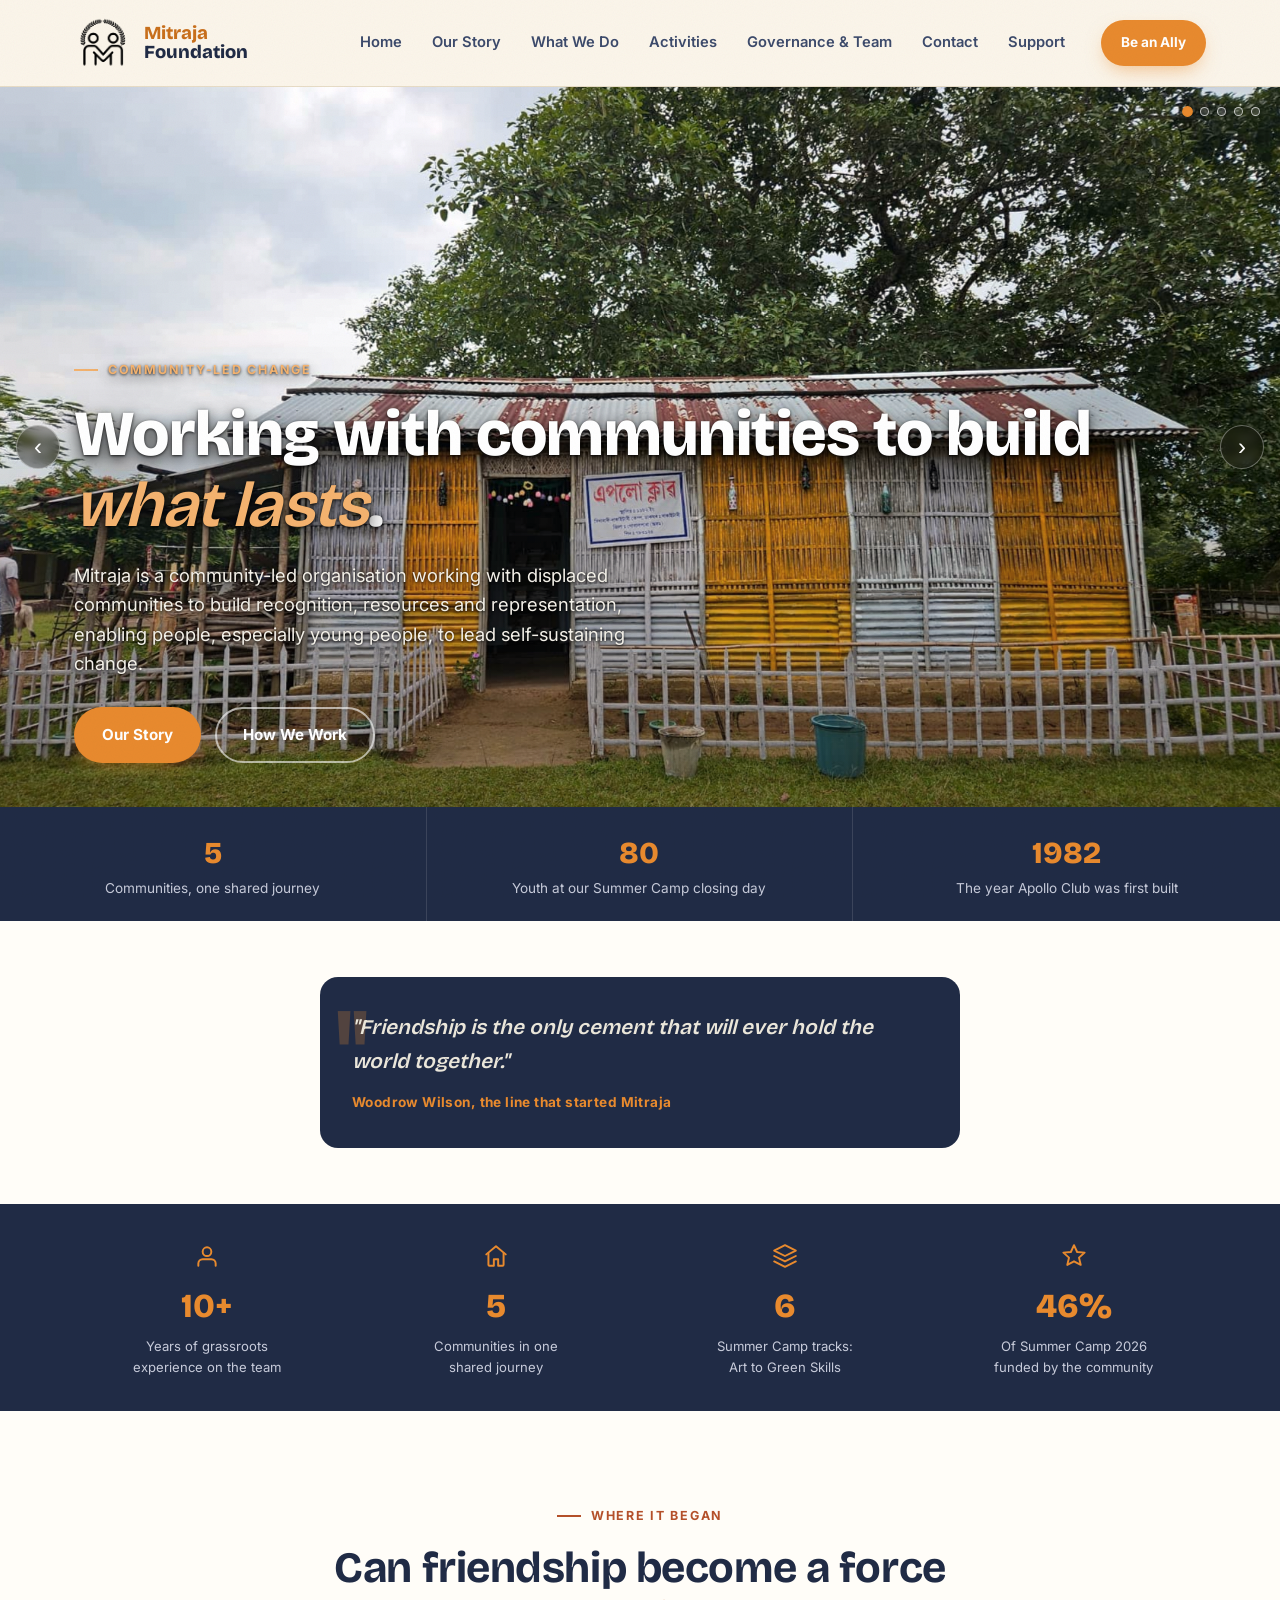
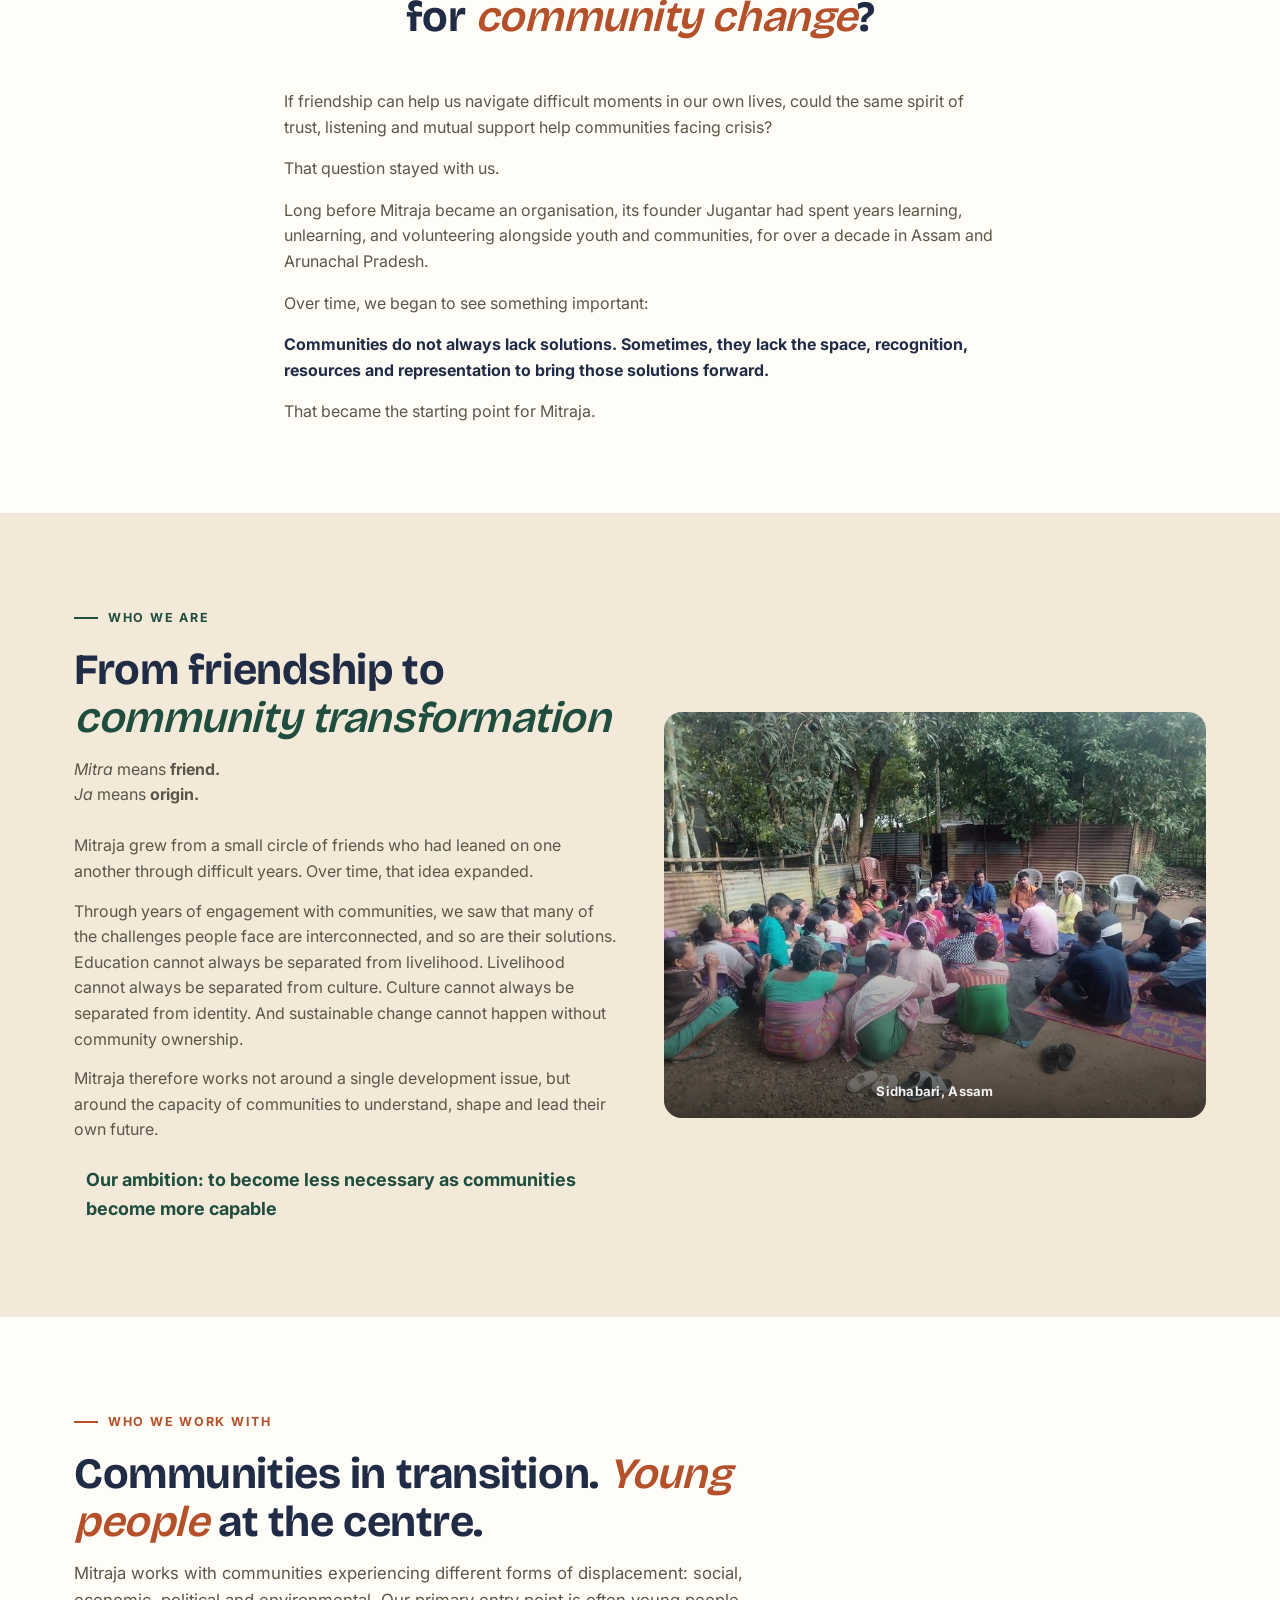
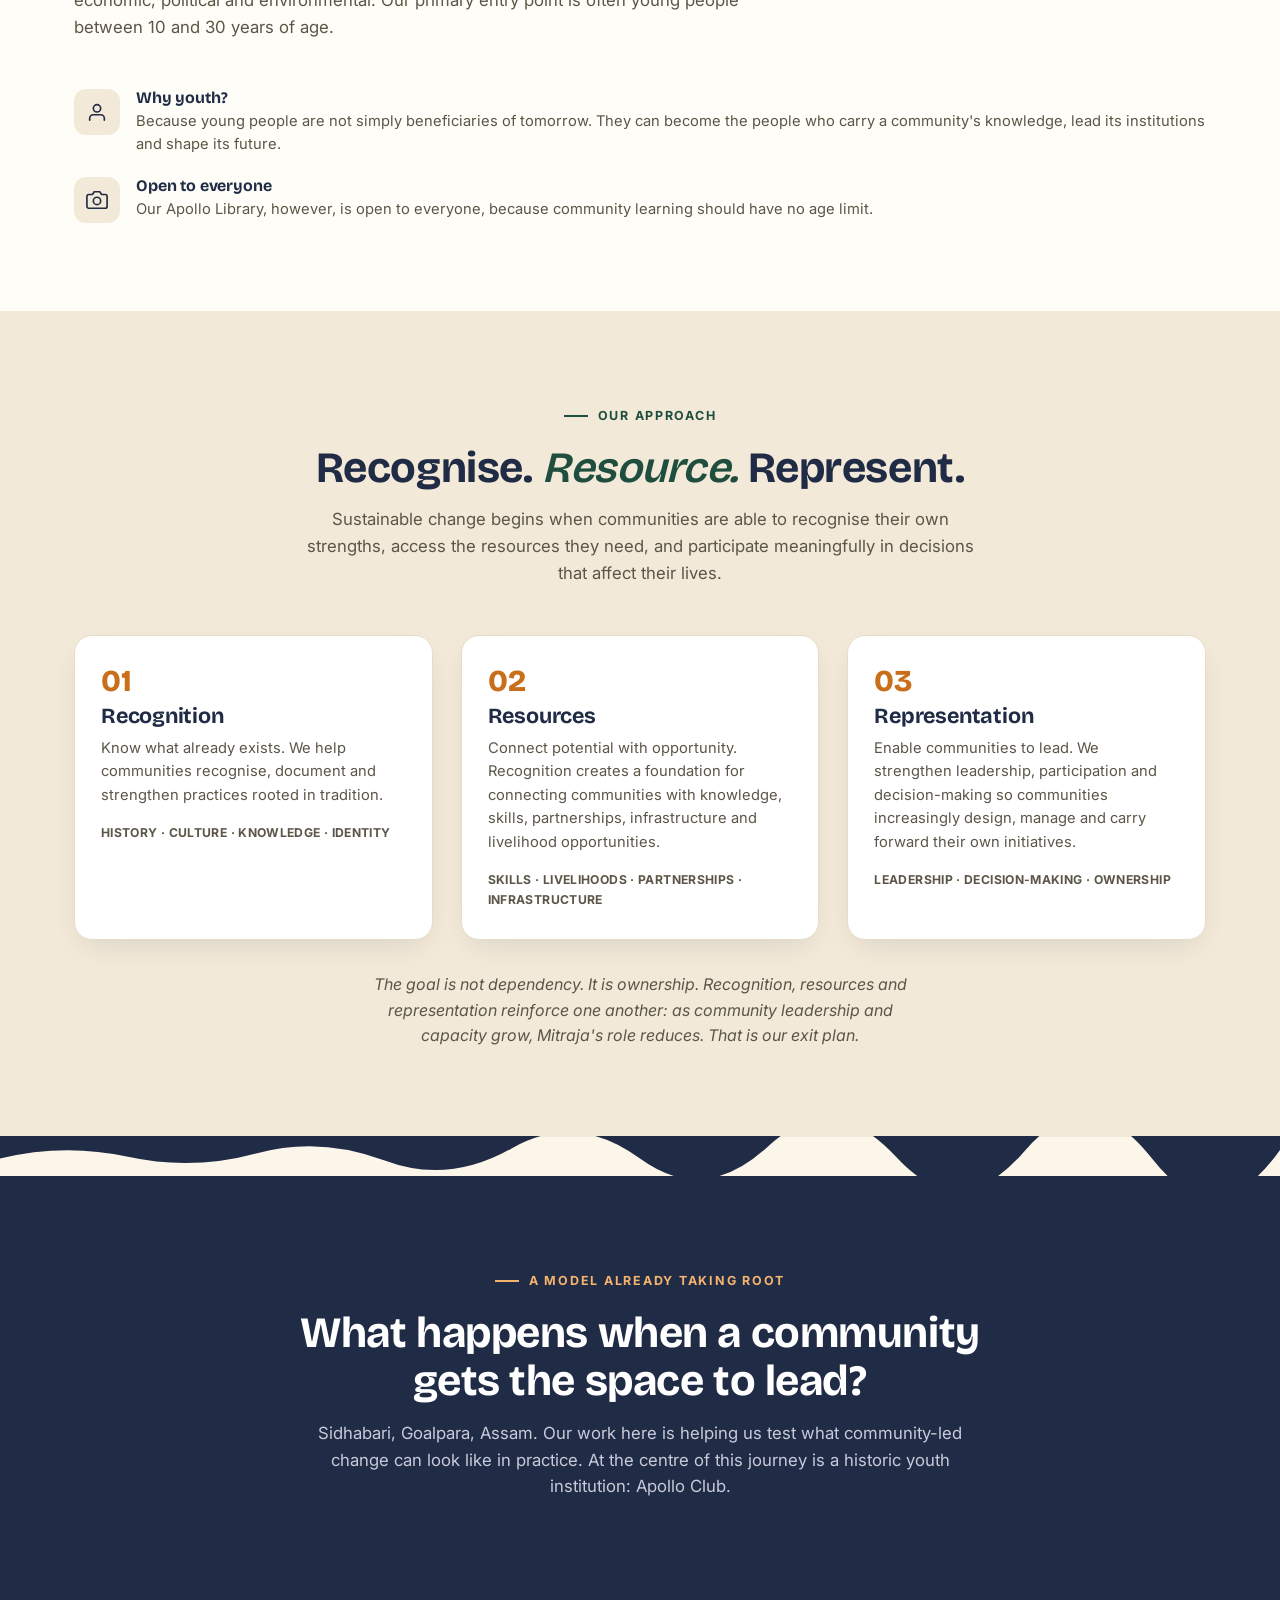
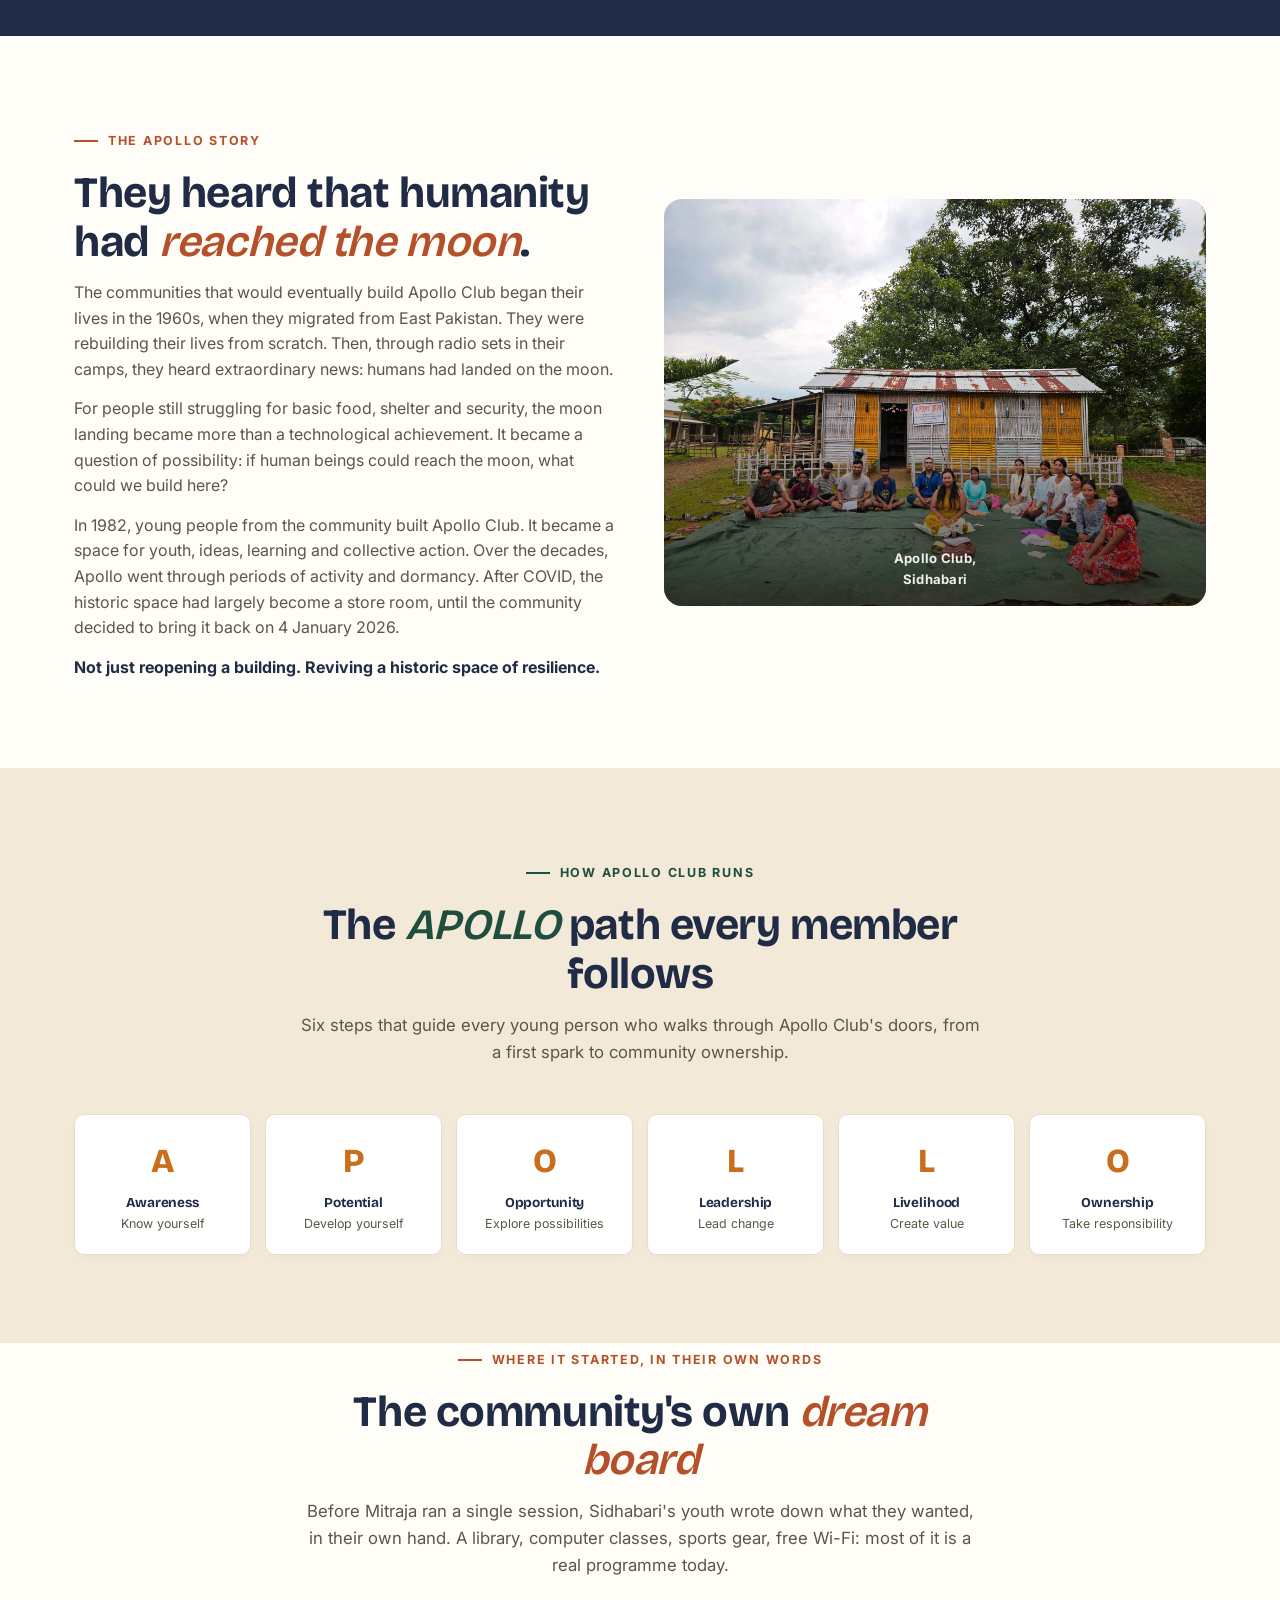
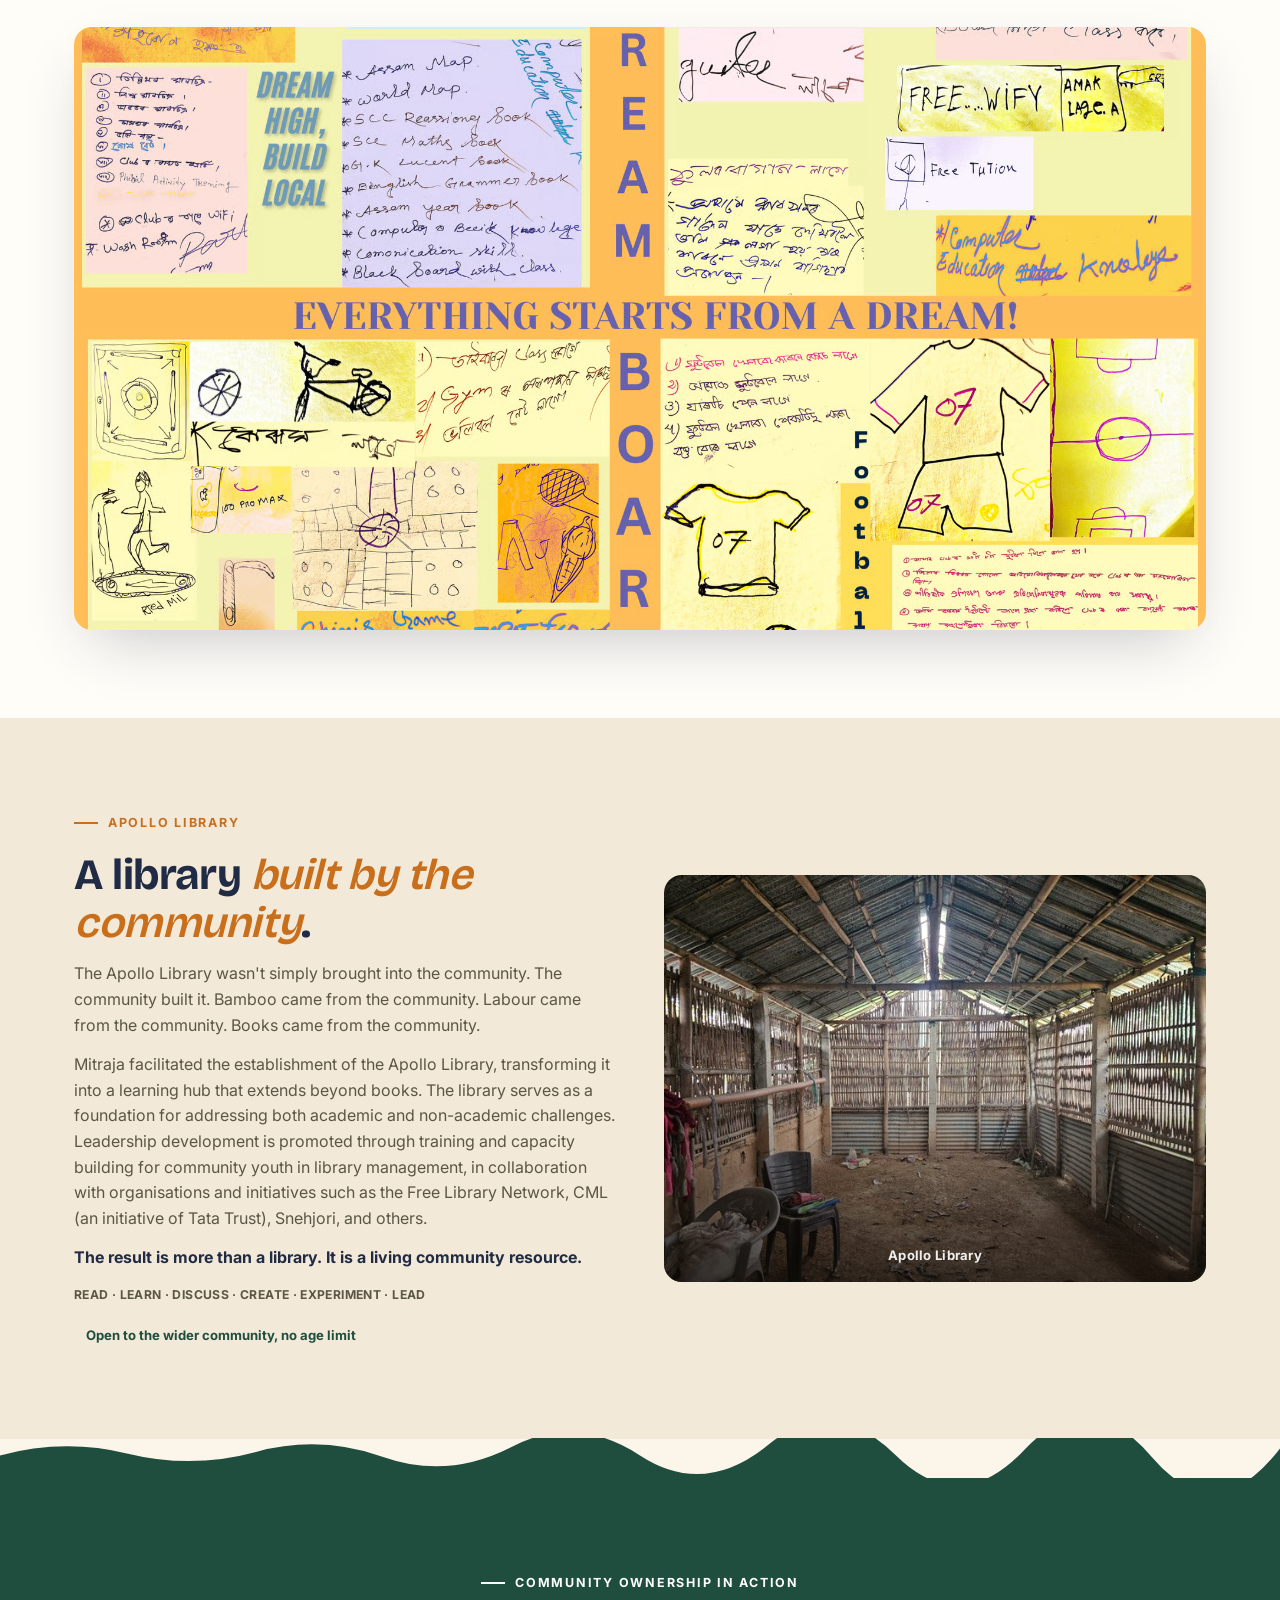
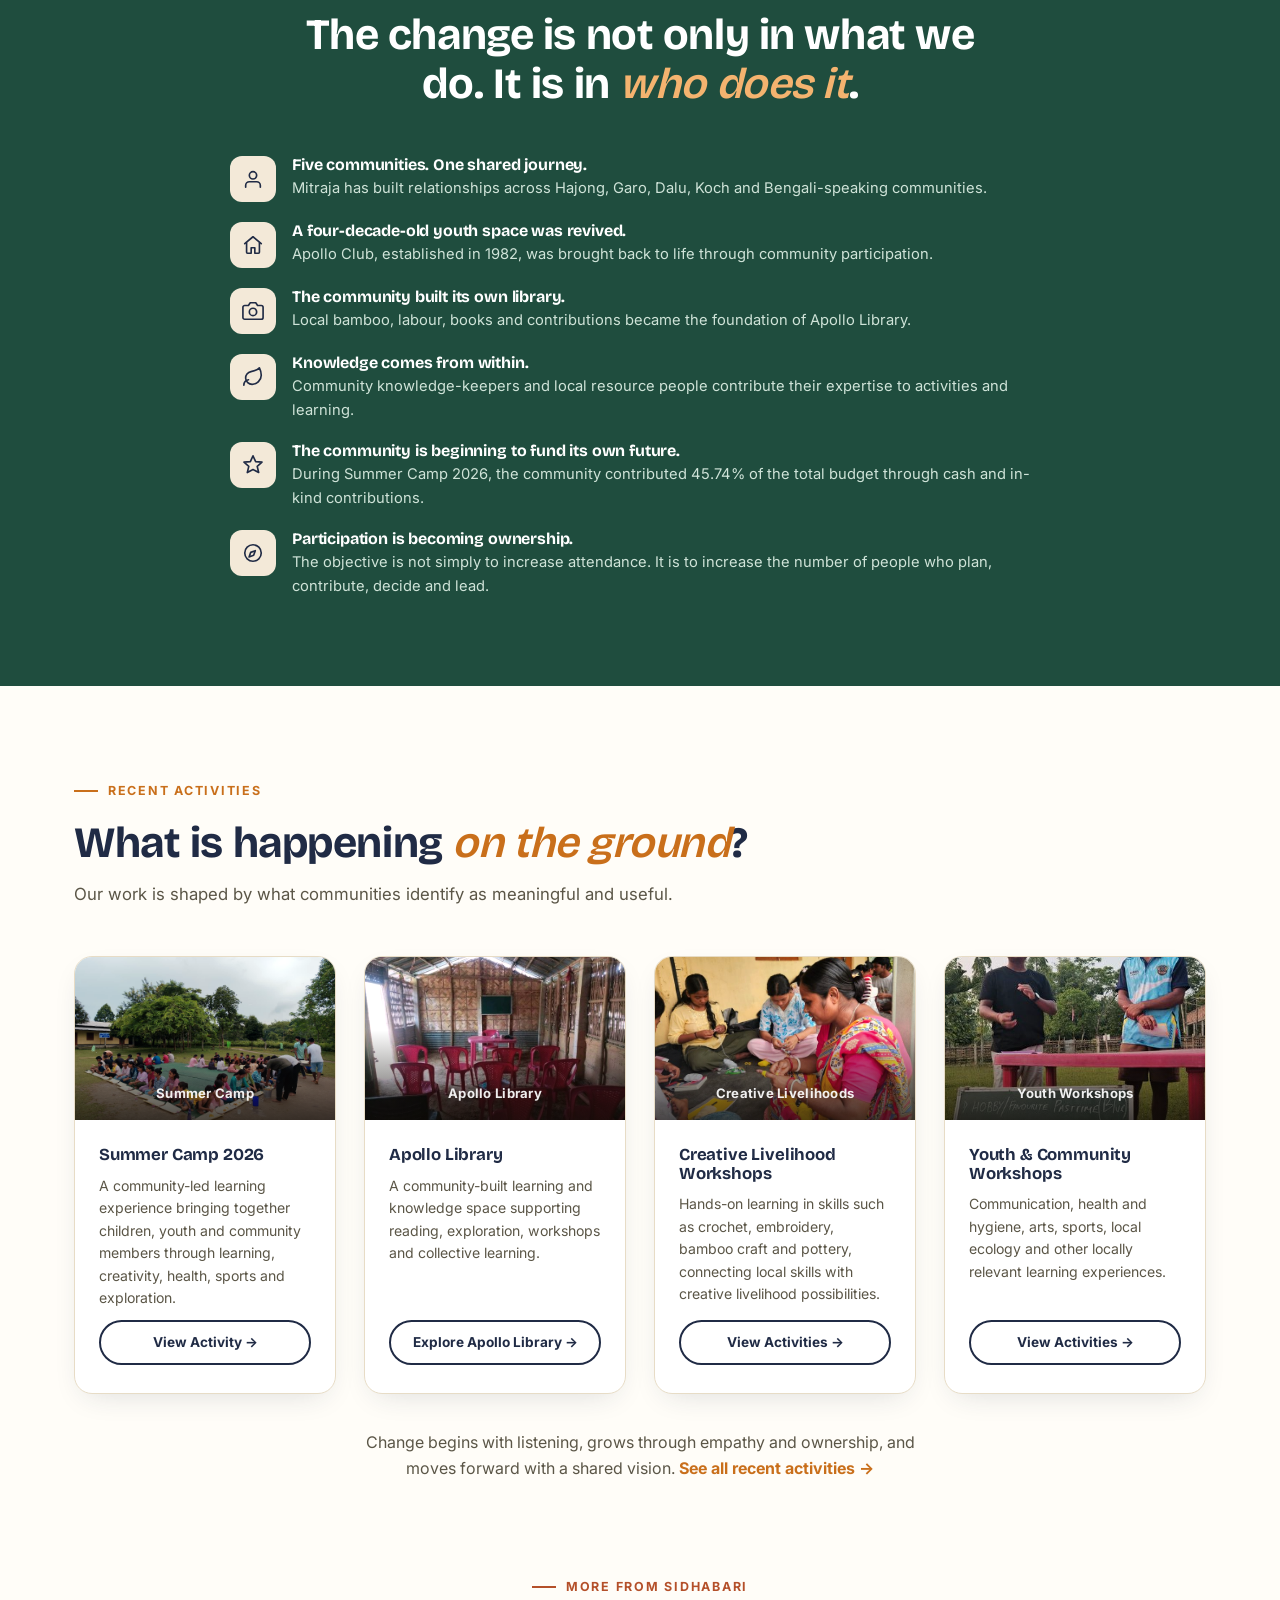
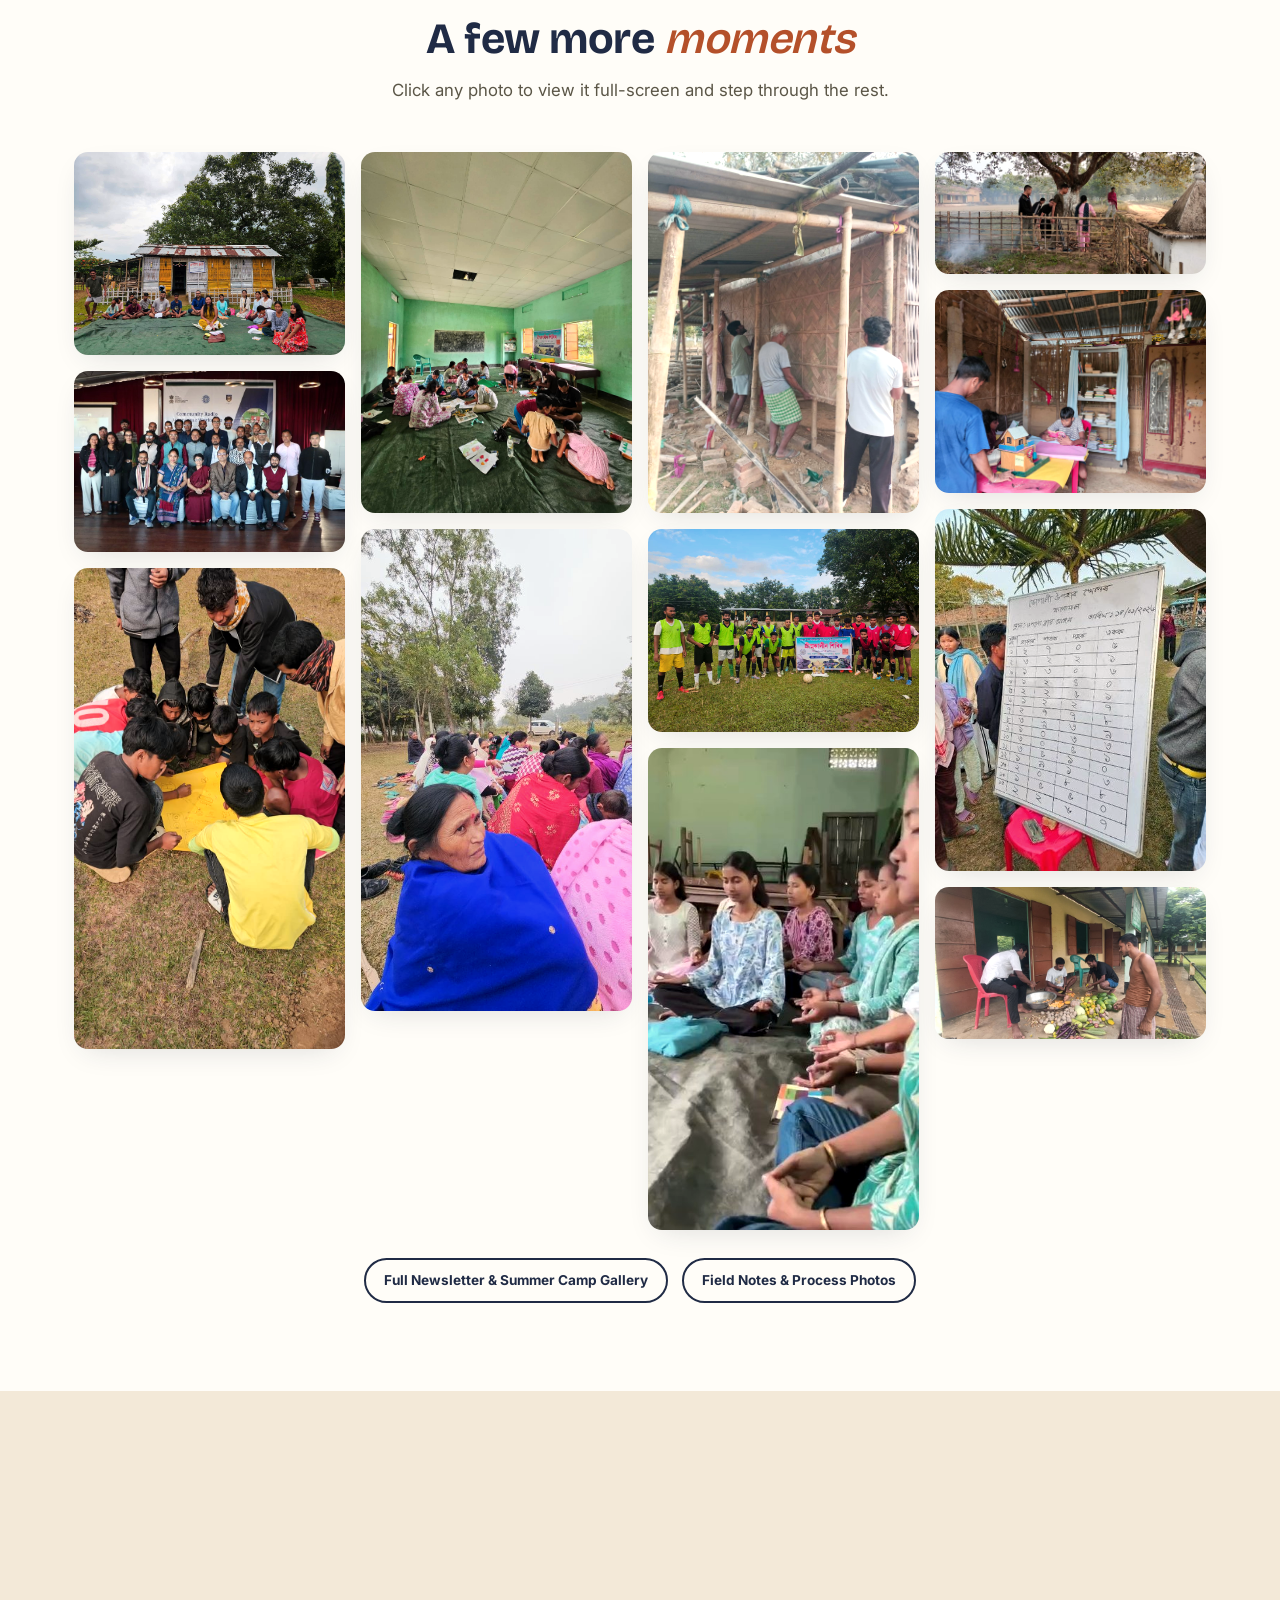
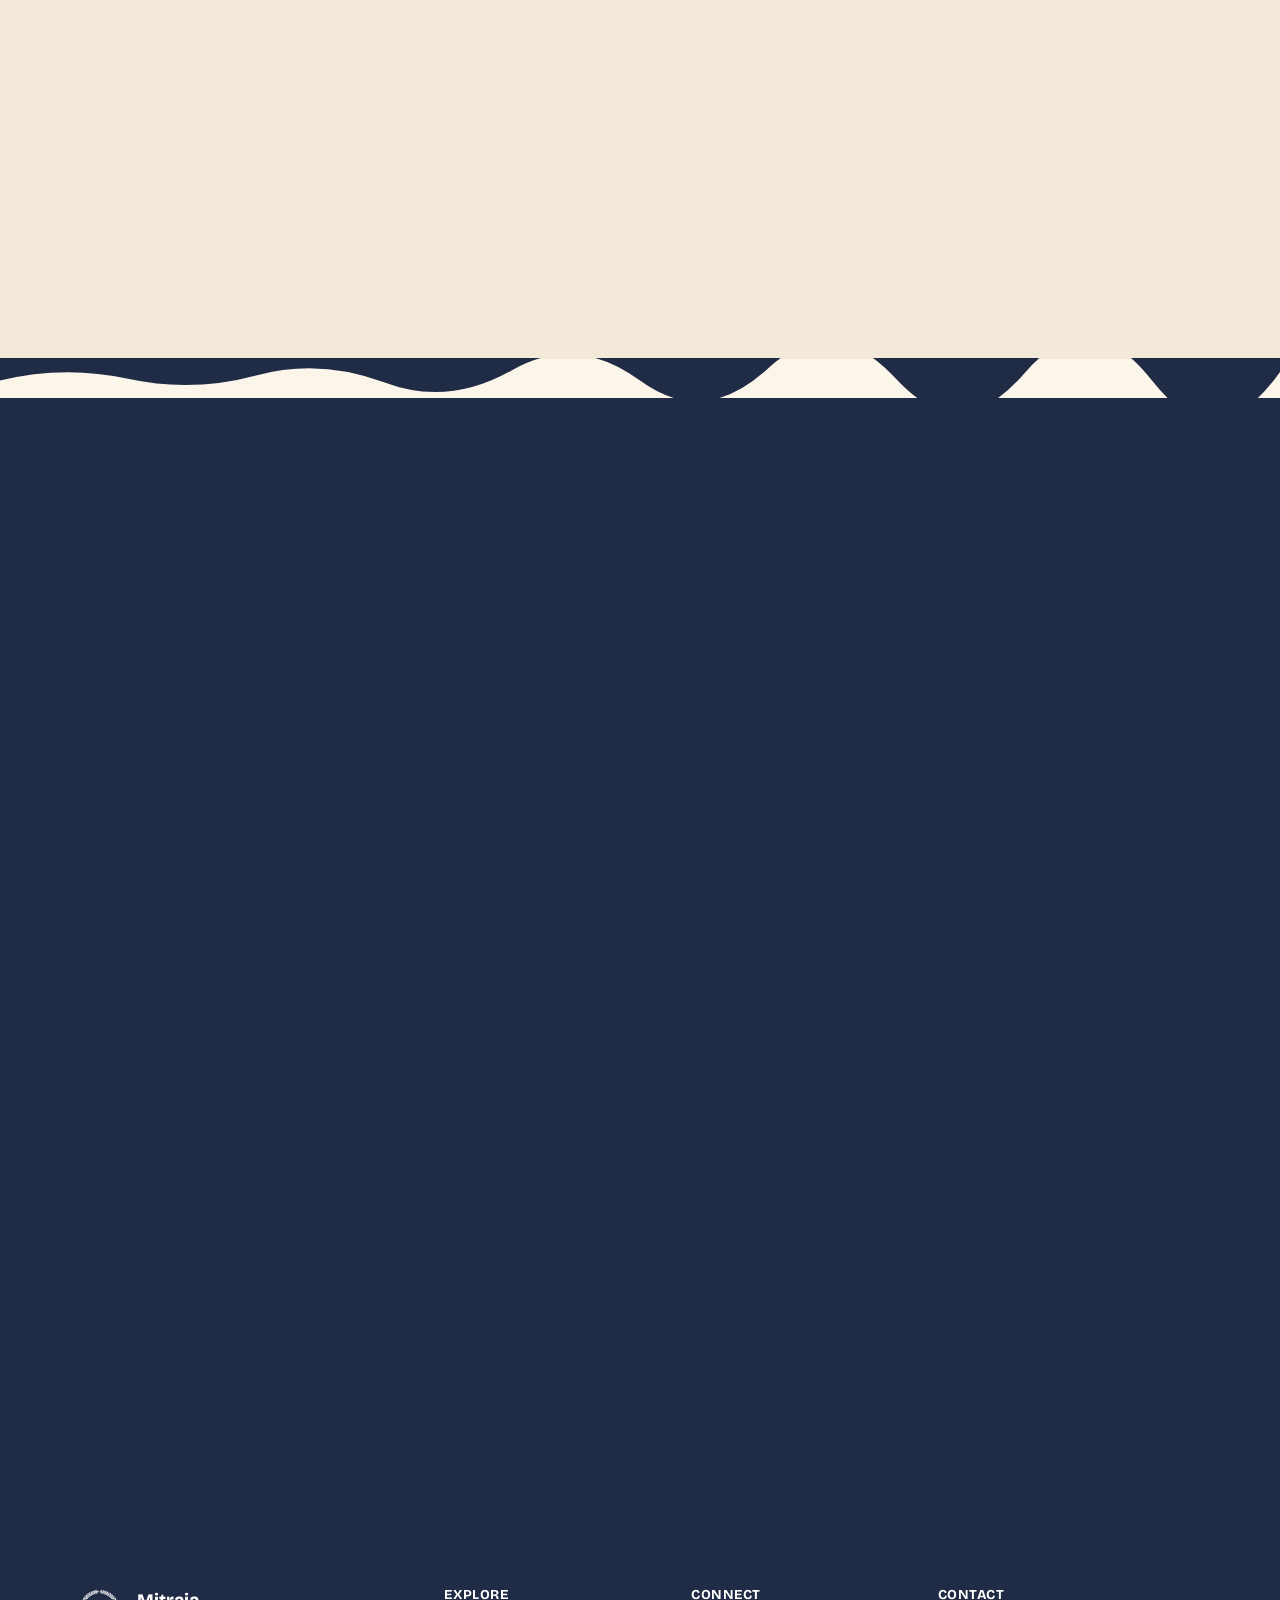
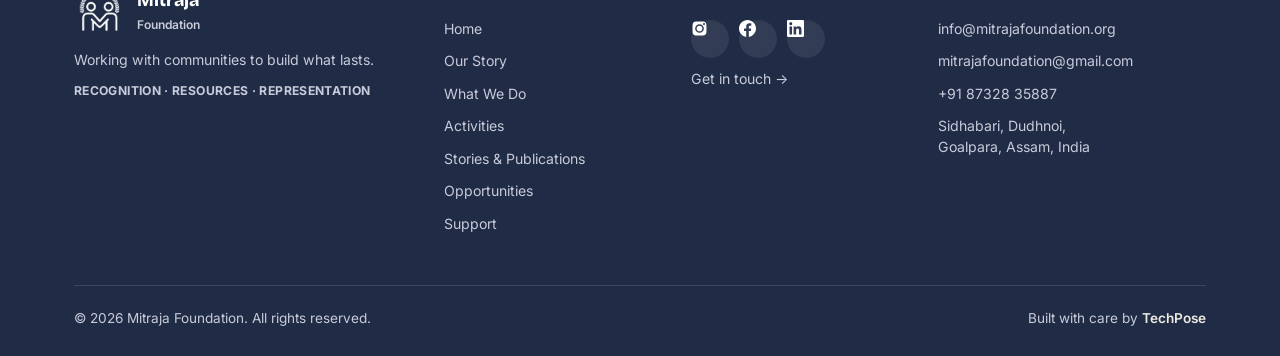
==== commit 65ee5107: "Turn hero into a full-width auto-advancing slider - 5-photo cross-fading slider (Apollo Club, commun" ====
--- a/index.html
+++ b/index.html
@@ -36,9 +36,24 @@
 </header>
 
 <!-- HERO -->
-<section class="hero-banner">
+<section class="hero-banner" id="heroSlider">
   <div class="hero-banner-media">
-    <img src="assets/images/gallery/stories/apollo-club/apollo-club-01.jpg" alt="Apollo Club, Sidhabari" loading="eager">
+    <div class="hero-slide active"><img src="assets/images/gallery/stories/apollo-club/apollo-club-01.jpg" alt="Apollo Club, Sidhabari" loading="eager"></div>
+    <div class="hero-slide"><img src="assets/images/gallery/newsletter-03.jpg" alt="Community circle discussion at Apollo Club" loading="lazy"></div>
+    <div class="hero-slide"><img src="assets/images/gallery/stories/community-ownership/community-ownership-02.jpg" alt="Community members preparing the Apollo Club grounds" loading="lazy"></div>
+    <div class="hero-slide"><img src="assets/images/gallery/summer-camp/community-feast-1.jpeg" alt="Community feast, Summer Camp 2026" loading="lazy"></div>
+    <div class="hero-slide"><img src="assets/images/gallery/newsletter-10.jpg" alt="Community gathering in Sidhabari" loading="lazy"></div>
+  </div>
+  <div class="hero-slider-nav">
+    <button class="hero-arrow hero-prev" aria-label="Previous slide">&#8249;</button>
+    <button class="hero-arrow hero-next" aria-label="Next slide">&#8250;</button>
+  </div>
+  <div class="hero-slider-dots">
+    <button class="hero-dot active" data-slide="0" aria-label="Slide 1"></button>
+    <button class="hero-dot" data-slide="1" aria-label="Slide 2"></button>
+    <button class="hero-dot" data-slide="2" aria-label="Slide 3"></button>
+    <button class="hero-dot" data-slide="3" aria-label="Slide 4"></button>
+    <button class="hero-dot" data-slide="4" aria-label="Slide 5"></button>
   </div>
   <div class="hero-banner-content">
     <div class="container">
@@ -54,7 +69,7 @@
 </section>
 
 <div class="hero-banner-meta">
-  <div class="container hero-meta-row" data-aos="fade-up">
+  <div class="hero-stat-strip" data-aos="fade-up">
     <div><div class="m-num">5</div><div class="m-lbl">Communities, one shared journey</div></div>
     <div><div class="m-num" data-count="80" data-suffix="">0</div><div class="m-lbl">Youth at our Summer Camp closing day</div></div>
     <div><div class="m-num">1982</div><div class="m-lbl">The year Apollo Club was first built</div></div>
--- a/css/style.css
+++ b/css/style.css
@@ -153,21 +153,49 @@
 .m-num{font-family:var(--font-display);font-size:1.9rem;font-weight:800;color:var(--moss);}
 .m-lbl{font-size:.85rem;color:var(--text-soft);max-width:14ch;}
 
-/* ---------- Hero banner (full-width image) ---------- */
-.hero-banner{position:relative;overflow:hidden;}
-.hero-banner-media{position:relative;aspect-ratio:16/9;min-height:460px;}
-.hero-banner-media img{width:100%;height:100%;object-fit:cover;display:block;filter:var(--photo-grade);}
-.hero-banner-media::after{content:'';position:absolute;inset:0;background:linear-gradient(180deg,rgba(15,12,8,.05) 0%,rgba(15,12,8,.35) 45%,rgba(15,12,8,.88) 100%);}
-.hero-banner-content{position:absolute;inset:0;z-index:1;display:flex;align-items:flex-end;padding-bottom:44px;}
+/* ---------- Hero banner (full-width slider) ---------- */
+.hero-banner{position:relative;overflow:hidden;width:100%;}
+.hero-banner-media{position:relative;width:100%;aspect-ratio:16/9;min-height:460px;background:var(--ink);}
+.hero-slide{position:absolute;inset:0;opacity:0;transition:opacity 1.4s ease;}
+.hero-slide.active{opacity:1;z-index:1;}
+.hero-slide img{width:100%;height:100%;object-fit:cover;display:block;filter:var(--photo-grade);transform:scale(1);}
+.hero-slide.active img{animation:heroKenBurns 9s ease-out forwards;}
+@keyframes heroKenBurns{from{transform:scale(1);}to{transform:scale(1.07);}}
+/* A light, even scrim instead of a heavy bottom gradient - the photo stays
+   visible; legibility comes from the text-shadow on the copy itself. */
+.hero-banner-media::after{content:'';position:absolute;inset:0;z-index:1;background:linear-gradient(180deg,rgba(15,12,8,0) 0%,rgba(15,12,8,0) 50%,rgba(15,12,8,.34) 100%);pointer-events:none;}
+.hero-banner-content{position:absolute;inset:0;z-index:2;display:flex;align-items:flex-end;padding-bottom:44px;}
+.hero-banner-content .eyebrow,
+.hero-banner-content h1,
+.hero-banner-content .hero-lede{text-shadow:0 1px 3px rgba(0,0,0,.8), 0 4px 14px rgba(0,0,0,.65), 0 16px 40px rgba(0,0,0,.5);}
 .hero-banner-content h1{color:#fff;}
-.hero-banner-content .hero-lede{color:#EDEAE1;}
+.hero-banner-content .hero-lede{color:#F5F2EA;}
+
+.hero-slider-nav{position:absolute;inset:0;z-index:3;display:flex;align-items:center;justify-content:space-between;padding:0 16px;pointer-events:none;}
+.hero-arrow{pointer-events:auto;width:44px;height:44px;border-radius:50%;border:1px solid rgba(255,255,255,.35);background:rgba(15,12,8,.35);backdrop-filter:blur(4px);color:#fff;font-size:1.5rem;line-height:1;cursor:pointer;display:flex;align-items:center;justify-content:center;transition:background .15s, transform .15s;}
+.hero-arrow:hover{background:rgba(15,12,8,.6);transform:scale(1.06);}
+.hero-slider-dots{position:absolute;top:20px;right:20px;z-index:3;display:flex;gap:8px;}
+.hero-dot{width:9px;height:9px;border-radius:50%;border:1.5px solid rgba(255,255,255,.7);background:rgba(255,255,255,.15);cursor:pointer;padding:0;transition:background .2s, transform .2s;}
+.hero-dot.active{background:var(--marigold);border-color:var(--marigold);transform:scale(1.2);}
+
 .hero-banner-meta{background:var(--ink);}
-.hero-banner-meta .container{padding:22px 24px;}
-.hero-banner-meta .m-num{color:var(--marigold);}
-.hero-banner-meta .m-lbl{color:#C7CBDA;}
+.hero-stat-strip{display:grid;grid-template-columns:repeat(3,1fr);width:100%;}
+.hero-stat-strip>div{padding:22px 16px;text-align:center;border-right:1px solid rgba(255,255,255,.12);}
+.hero-stat-strip>div:last-child{border-right:none;}
+.hero-stat-strip .m-num{color:var(--marigold);}
+.hero-stat-strip .m-lbl{color:#C7CBDA;max-width:none;}
+
+@media (max-width:960px){
+  .hero-banner-content .eyebrow{margin-bottom:10px;}
+}
 @media (max-width:720px){
-  .hero-banner-media{aspect-ratio:auto;min-height:560px;}
+  .hero-banner-media{aspect-ratio:auto;min-height:600px;}
   .hero-banner-content{padding-bottom:32px;}
+  .hero-arrow{width:36px;height:36px;font-size:1.2rem;}
+  .hero-slider-dots{top:auto;bottom:14px;right:50%;transform:translateX(50%);}
+  .hero-stat-strip{grid-template-columns:1fr;}
+  .hero-stat-strip>div{border-right:none;border-bottom:1px solid rgba(255,255,255,.12);}
+  .hero-stat-strip>div:last-child{border-bottom:none;}
 }
 
 .quote-card{
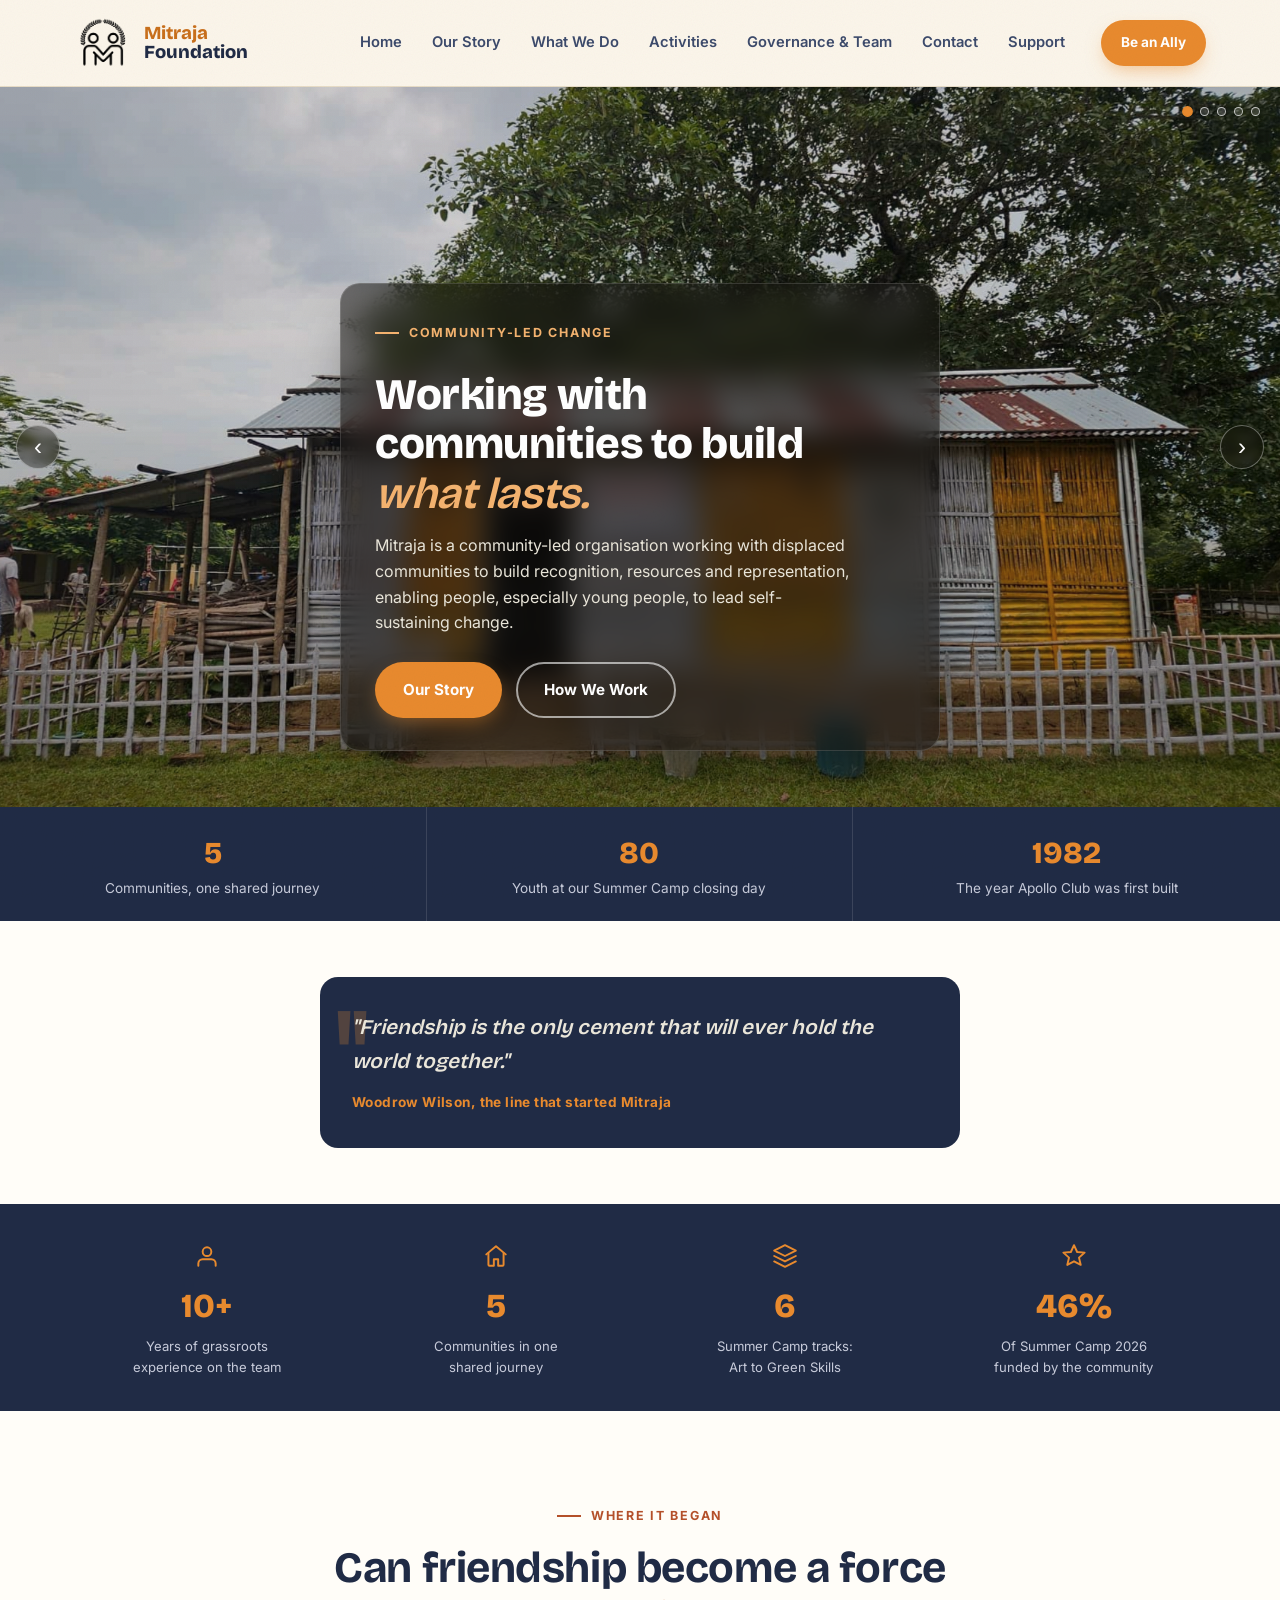
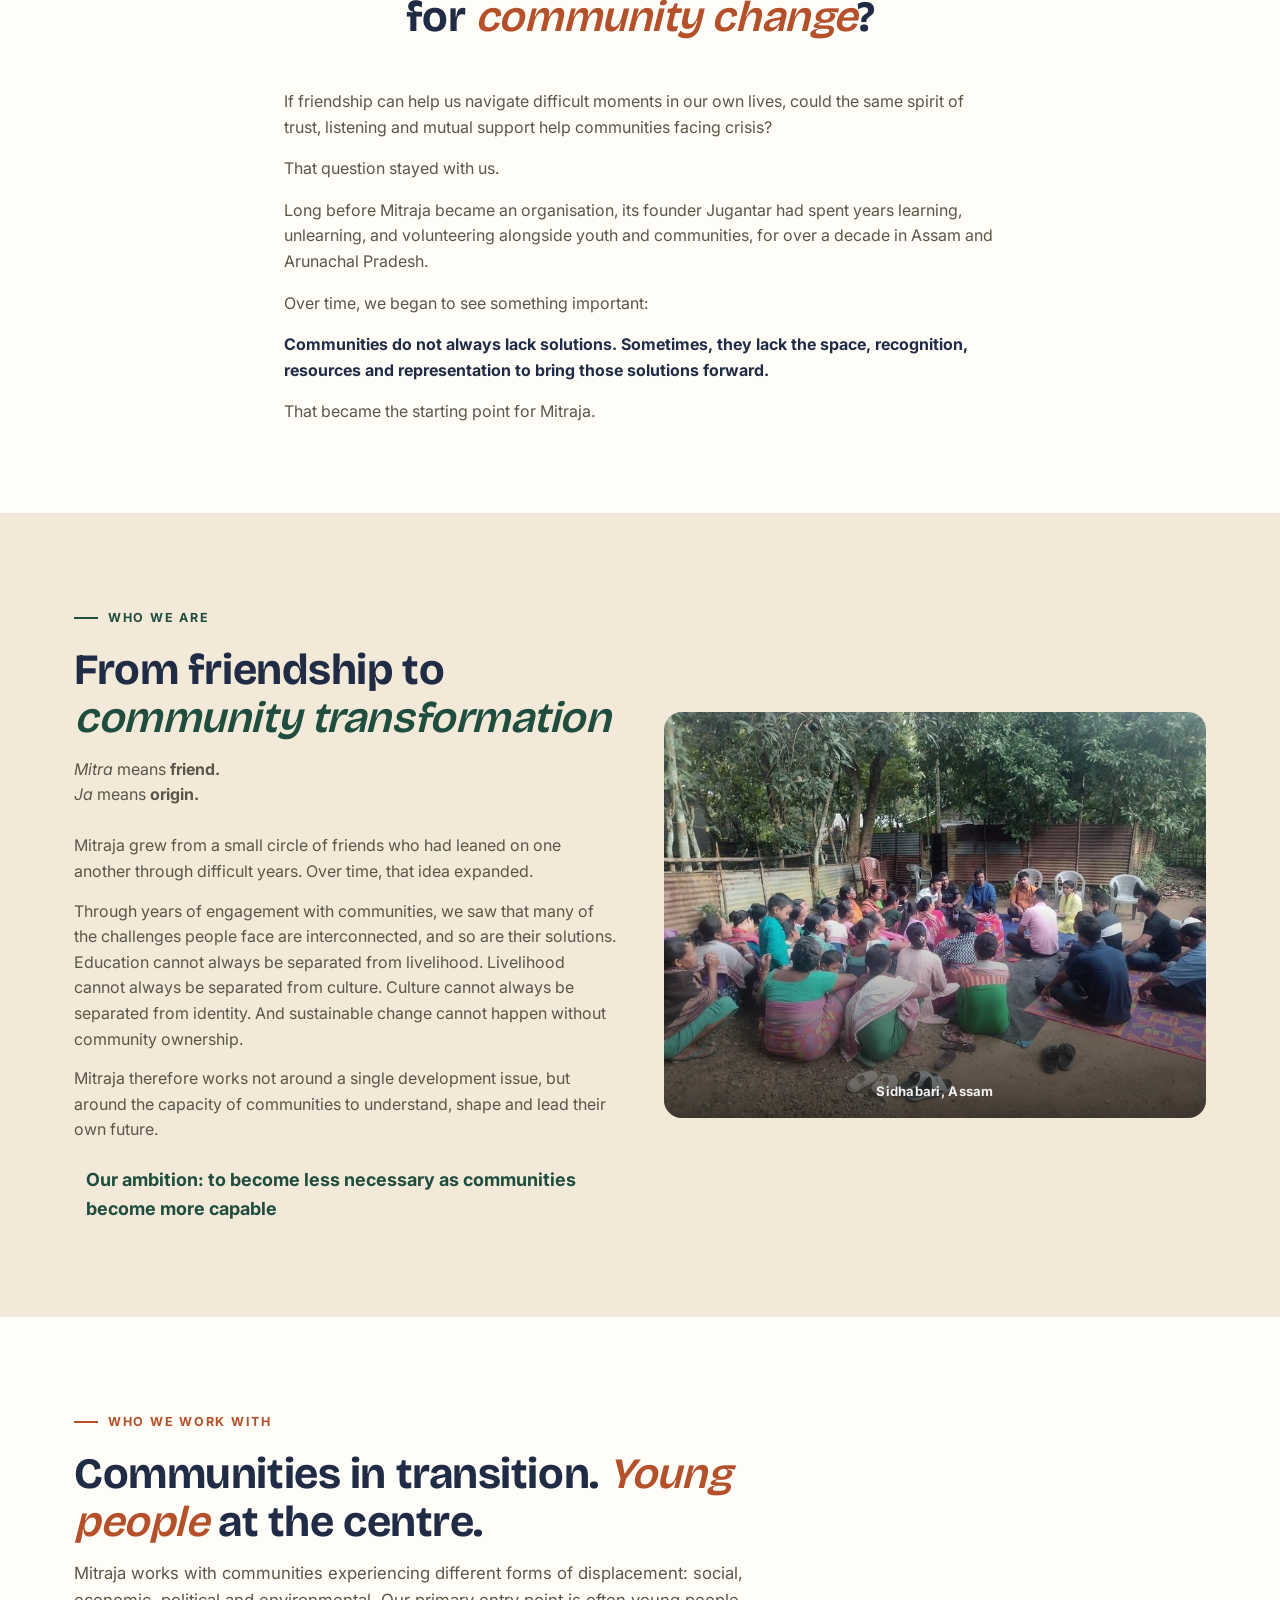
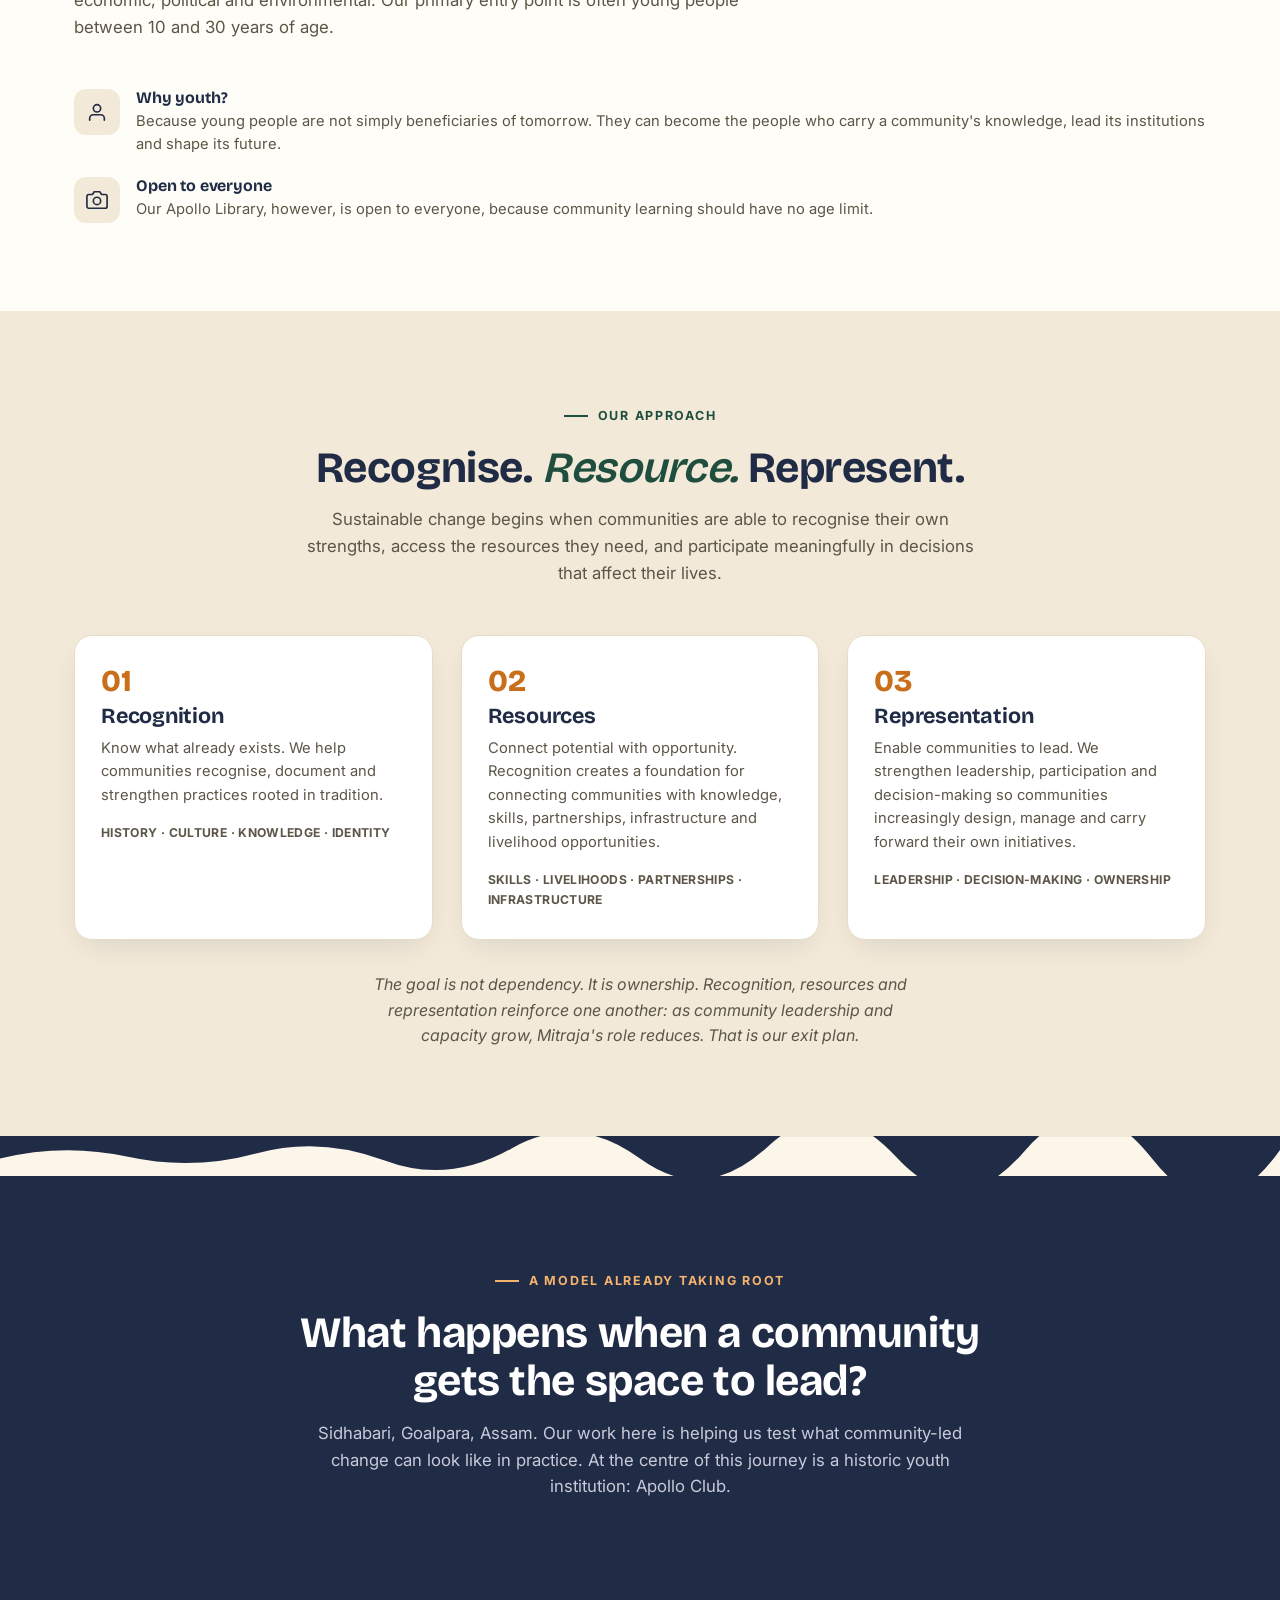
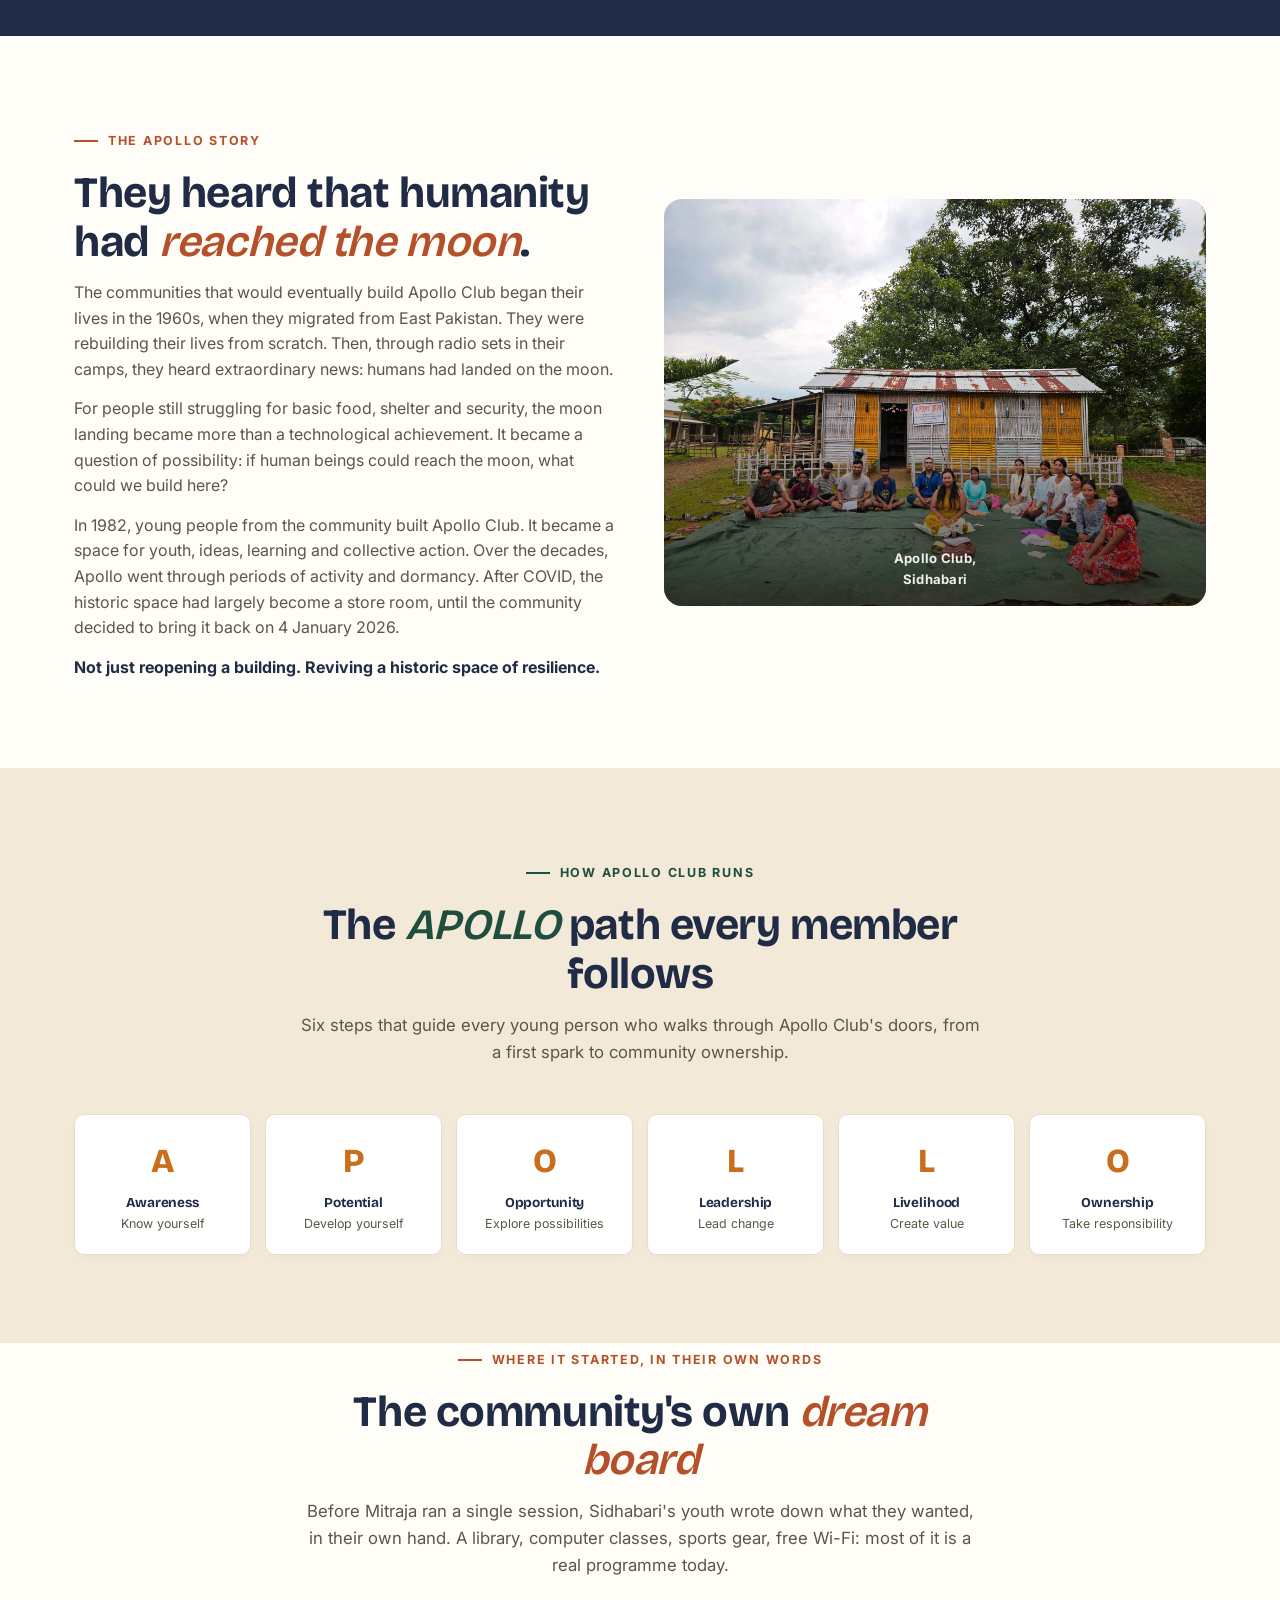
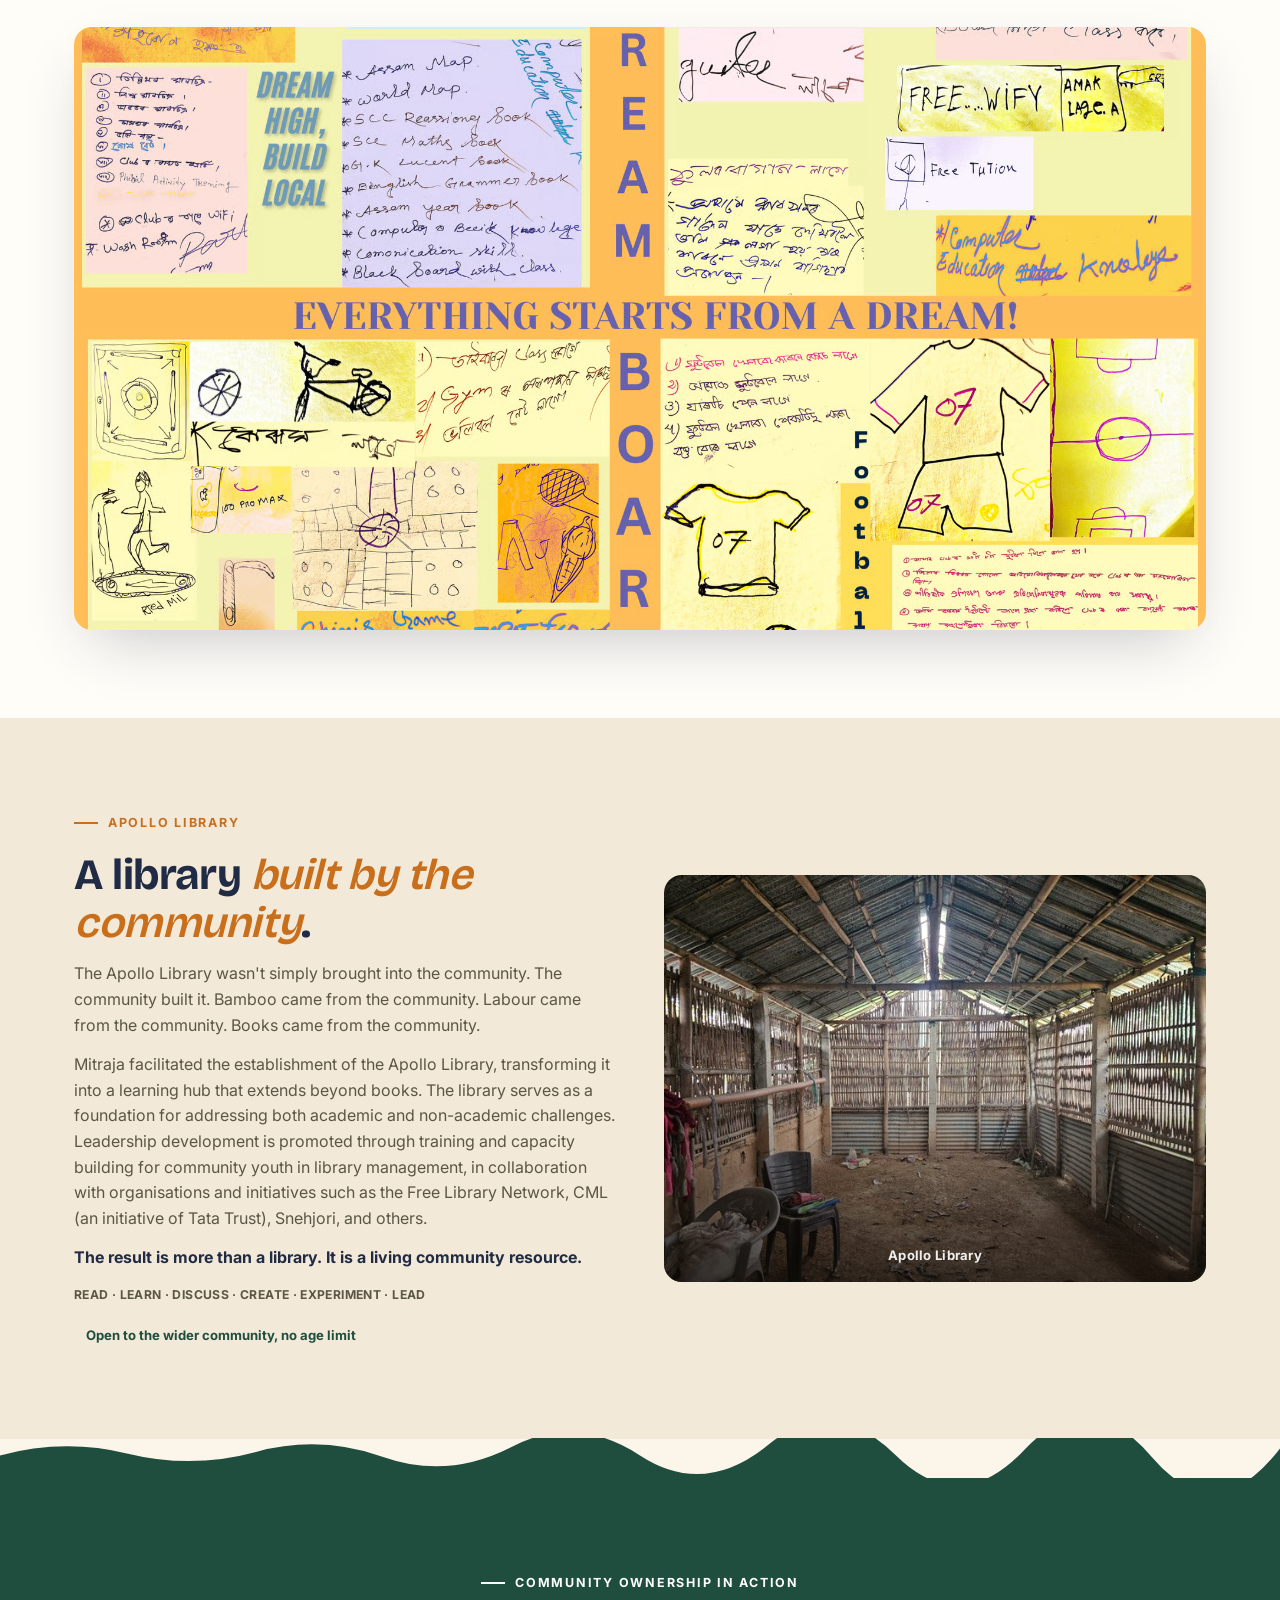
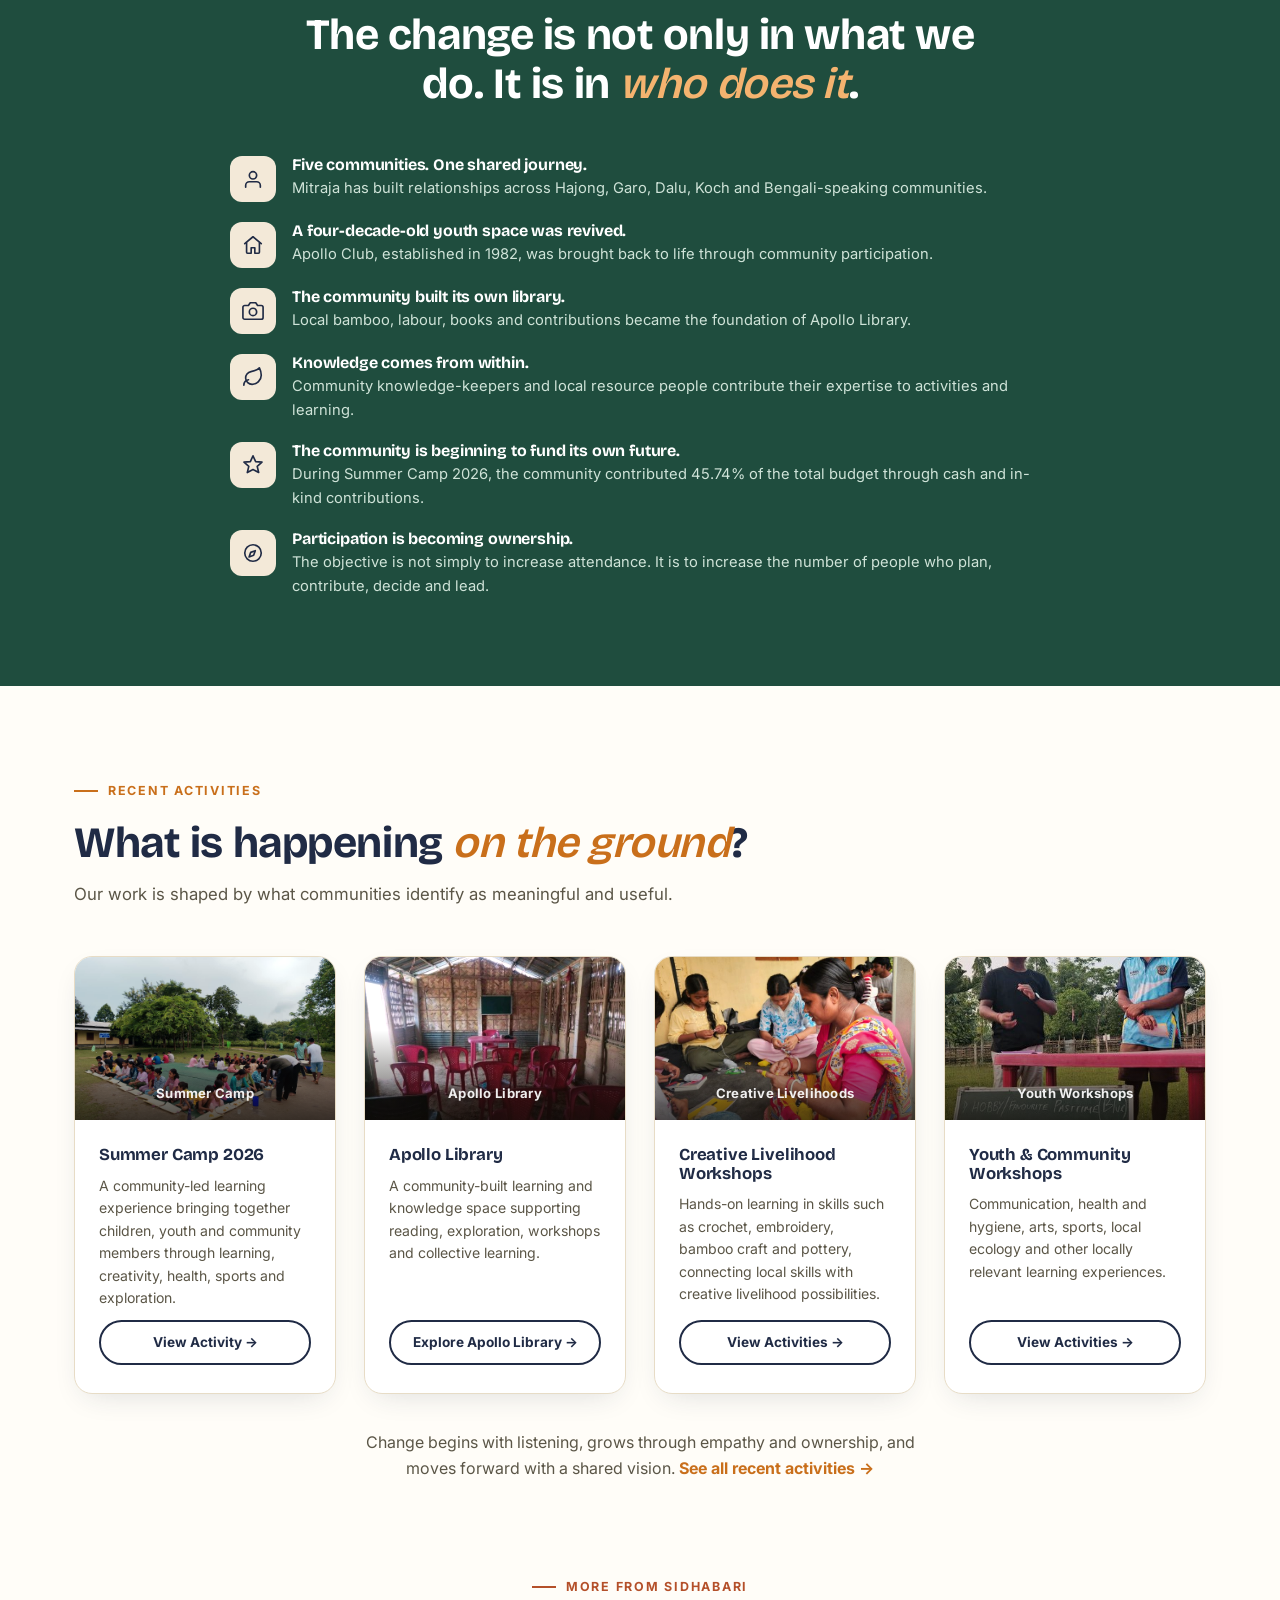
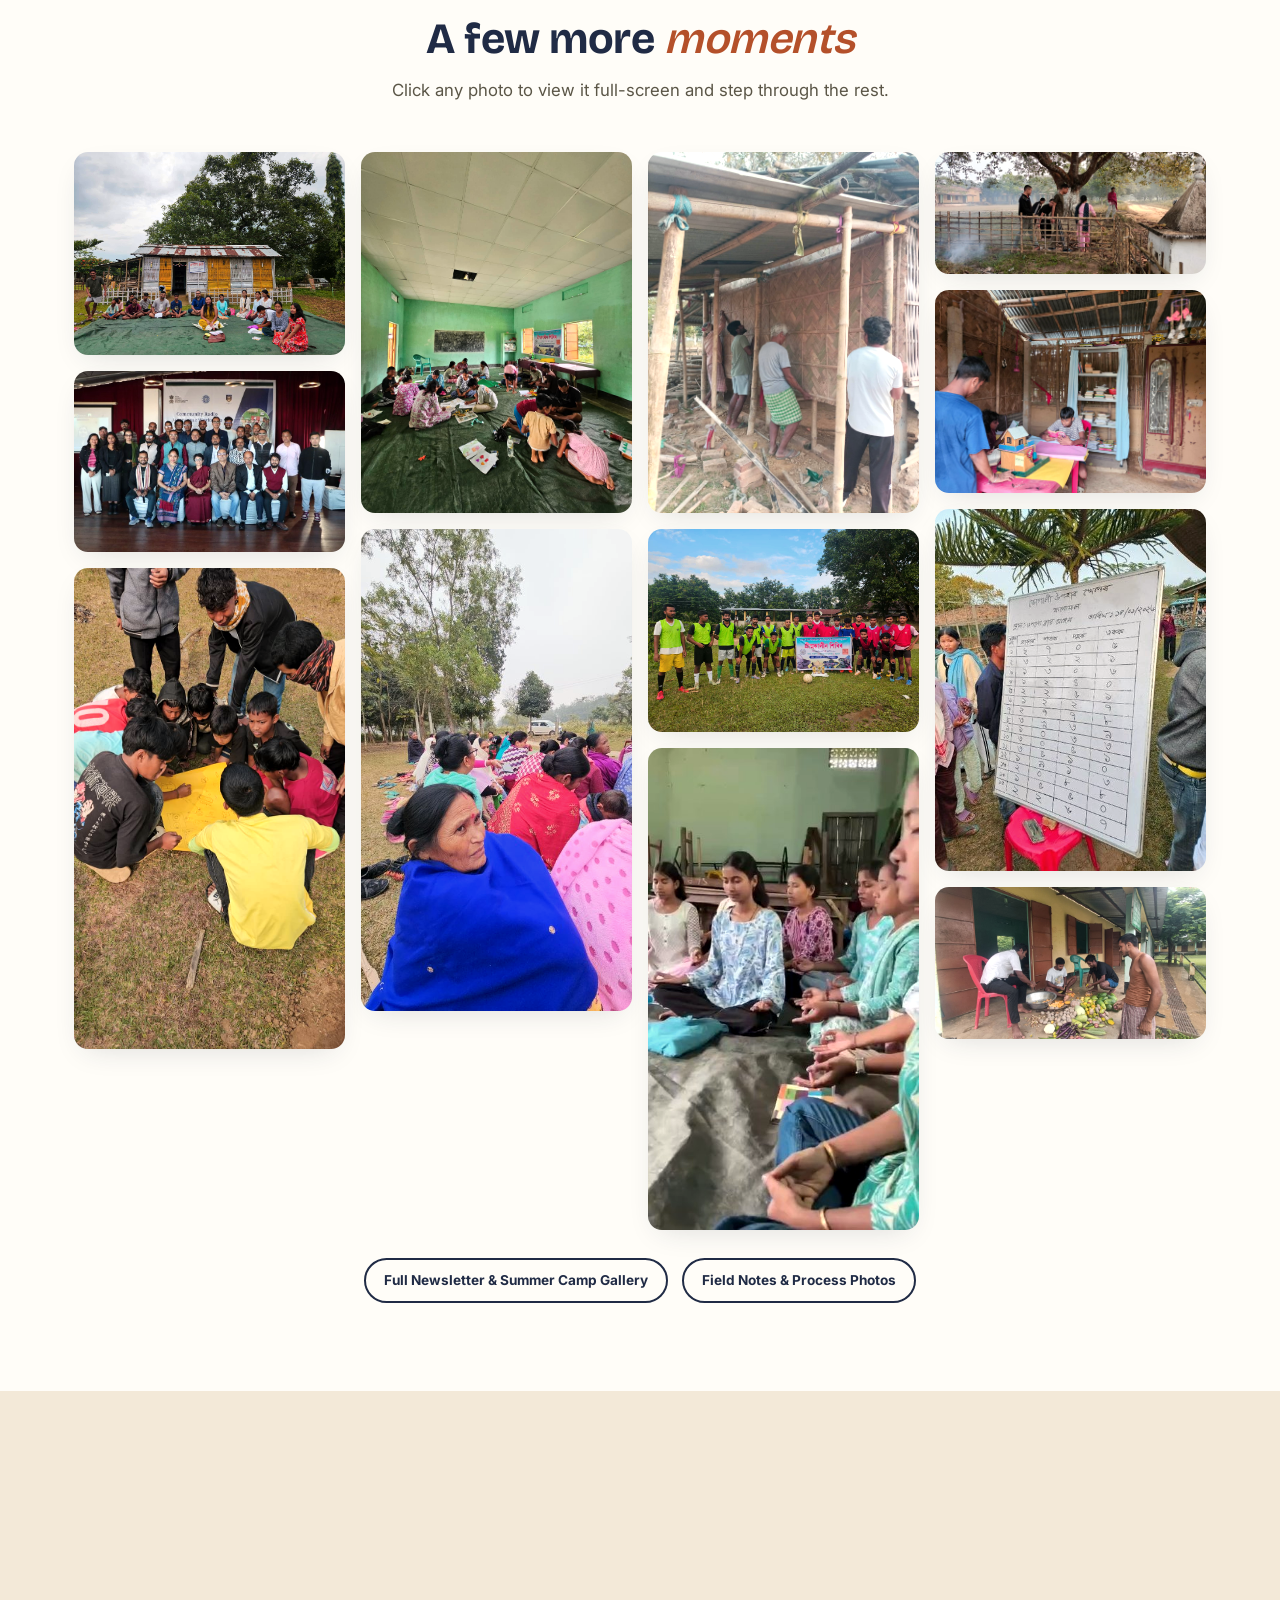
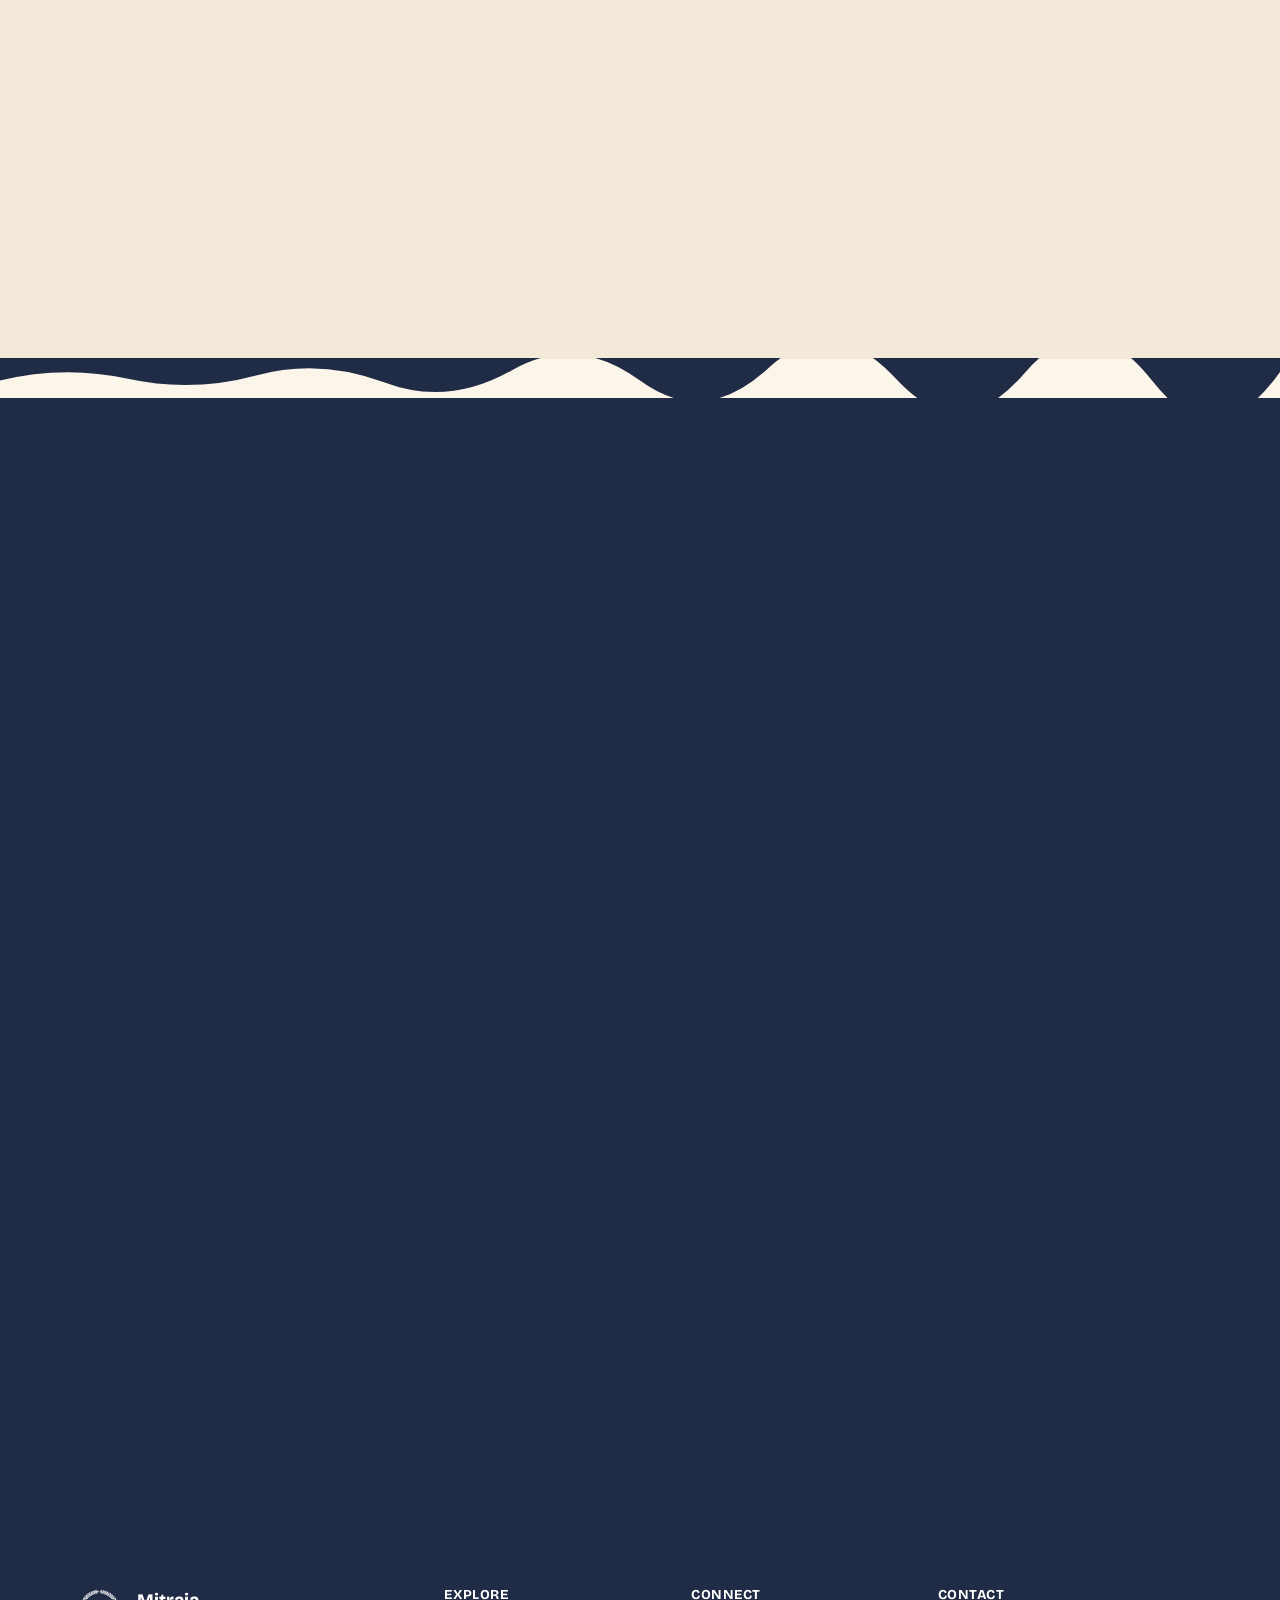
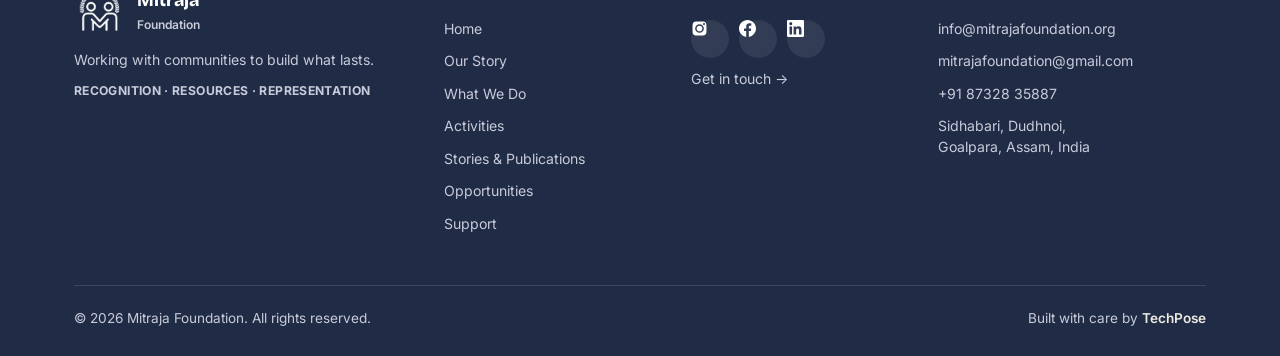
==== commit a269c37e: "Redesign hero text as a frosted panel, fix the stray period From the screenshot: raw huge white text" ====
--- a/index.html
+++ b/index.html
@@ -57,12 +57,14 @@
   </div>
   <div class="hero-banner-content">
     <div class="container">
-      <span class="eyebrow" data-aos="fade-up" style="color:#F4B36F;">Community-Led Change</span>
-      <h1 data-aos="fade-up" data-aos-delay="100">Working with communities to build <span class="hand" style="color:#F4B36F;">what lasts</span>.</h1>
-      <p class="hero-lede" data-aos="fade-up" data-aos-delay="200">Mitraja is a community-led organisation working with displaced communities to build recognition, resources and representation, enabling people, especially young people, to lead self-sustaining change.</p>
-      <div class="hero-btn-row" data-aos="fade-up" data-aos-delay="300" style="margin-bottom:0;">
-        <a href="our-story/" class="btn btn-primary">Our Story</a>
-        <a href="#approach" class="btn btn-outline on-dark">How We Work</a>
+      <div class="hero-text-panel">
+        <span class="eyebrow" data-aos="fade-up" style="color:#F4B36F;">Community-Led Change</span>
+        <h1 data-aos="fade-up" data-aos-delay="100">Working with communities to build <span class="hand" style="color:#F4B36F;">what lasts.</span></h1>
+        <p class="hero-lede" data-aos="fade-up" data-aos-delay="200">Mitraja is a community-led organisation working with displaced communities to build recognition, resources and representation, enabling people, especially young people, to lead self-sustaining change.</p>
+        <div class="hero-btn-row" data-aos="fade-up" data-aos-delay="300" style="margin-bottom:0;">
+          <a href="our-story/" class="btn btn-primary">Our Story</a>
+          <a href="#approach" class="btn btn-outline on-dark">How We Work</a>
+        </div>
       </div>
     </div>
   </div>
--- a/css/style.css
+++ b/css/style.css
@@ -161,15 +161,21 @@
 .hero-slide img{width:100%;height:100%;object-fit:cover;display:block;filter:var(--photo-grade);transform:scale(1);}
 .hero-slide.active img{animation:heroKenBurns 9s ease-out forwards;}
 @keyframes heroKenBurns{from{transform:scale(1);}to{transform:scale(1.07);}}
-/* A light, even scrim instead of a heavy bottom gradient - the photo stays
-   visible; legibility comes from the text-shadow on the copy itself. */
-.hero-banner-media::after{content:'';position:absolute;inset:0;z-index:1;background:linear-gradient(180deg,rgba(15,12,8,0) 0%,rgba(15,12,8,0) 50%,rgba(15,12,8,.34) 100%);pointer-events:none;}
-.hero-banner-content{position:absolute;inset:0;z-index:2;display:flex;align-items:flex-end;padding-bottom:44px;}
-.hero-banner-content .eyebrow,
-.hero-banner-content h1,
-.hero-banner-content .hero-lede{text-shadow:0 1px 3px rgba(0,0,0,.8), 0 4px 14px rgba(0,0,0,.65), 0 16px 40px rgba(0,0,0,.5);}
-.hero-banner-content h1{color:#fff;}
-.hero-banner-content .hero-lede{color:#F5F2EA;}
+/* A modest, even scrim keeps the photo readable as a photo; the real
+   contrast work happens in the frosted card the copy sits in below. */
+.hero-banner-media::after{content:'';position:absolute;inset:0;z-index:1;background:linear-gradient(180deg,rgba(15,12,8,.22) 0%,rgba(15,12,8,.18) 45%,rgba(15,12,8,.4) 100%);pointer-events:none;}
+.hero-banner-content{position:absolute;inset:0;z-index:2;display:flex;align-items:flex-end;padding-bottom:56px;}
+
+.hero-text-panel{
+  display:inline-block;max-width:600px;
+  background:rgba(13,11,8,.5);backdrop-filter:blur(14px);-webkit-backdrop-filter:blur(14px);
+  border:1px solid rgba(255,255,255,.14);border-radius:20px;
+  padding:32px 34px;box-shadow:0 24px 60px -20px rgba(0,0,0,.55);
+}
+.hero-text-panel h1{
+  color:#fff;font-size:clamp(1.9rem,3.4vw,2.8rem);line-height:1.14;letter-spacing:-0.01em;margin-top:10px;
+}
+.hero-text-panel .hero-lede{color:#EAE6DA;font-size:1rem;line-height:1.6;max-width:48ch;margin:14px 0 26px;}
 
 .hero-slider-nav{position:absolute;inset:0;z-index:3;display:flex;align-items:center;justify-content:space-between;padding:0 16px;pointer-events:none;}
 .hero-arrow{pointer-events:auto;width:44px;height:44px;border-radius:50%;border:1px solid rgba(255,255,255,.35);background:rgba(15,12,8,.35);backdrop-filter:blur(4px);color:#fff;font-size:1.5rem;line-height:1;cursor:pointer;display:flex;align-items:center;justify-content:center;transition:background .15s, transform .15s;}
@@ -186,10 +192,11 @@
 .hero-stat-strip .m-lbl{color:#C7CBDA;max-width:none;}
 
 @media (max-width:960px){
-  .hero-banner-content .eyebrow{margin-bottom:10px;}
+  .hero-text-panel{max-width:100%;}
 }
 @media (max-width:720px){
   .hero-banner-media{aspect-ratio:auto;min-height:600px;}
+  .hero-text-panel{padding:24px 22px;border-radius:16px;}
   .hero-banner-content{padding-bottom:32px;}
   .hero-arrow{width:36px;height:36px;font-size:1.2rem;}
   .hero-slider-dots{top:auto;bottom:14px;right:50%;transform:translateX(50%);}
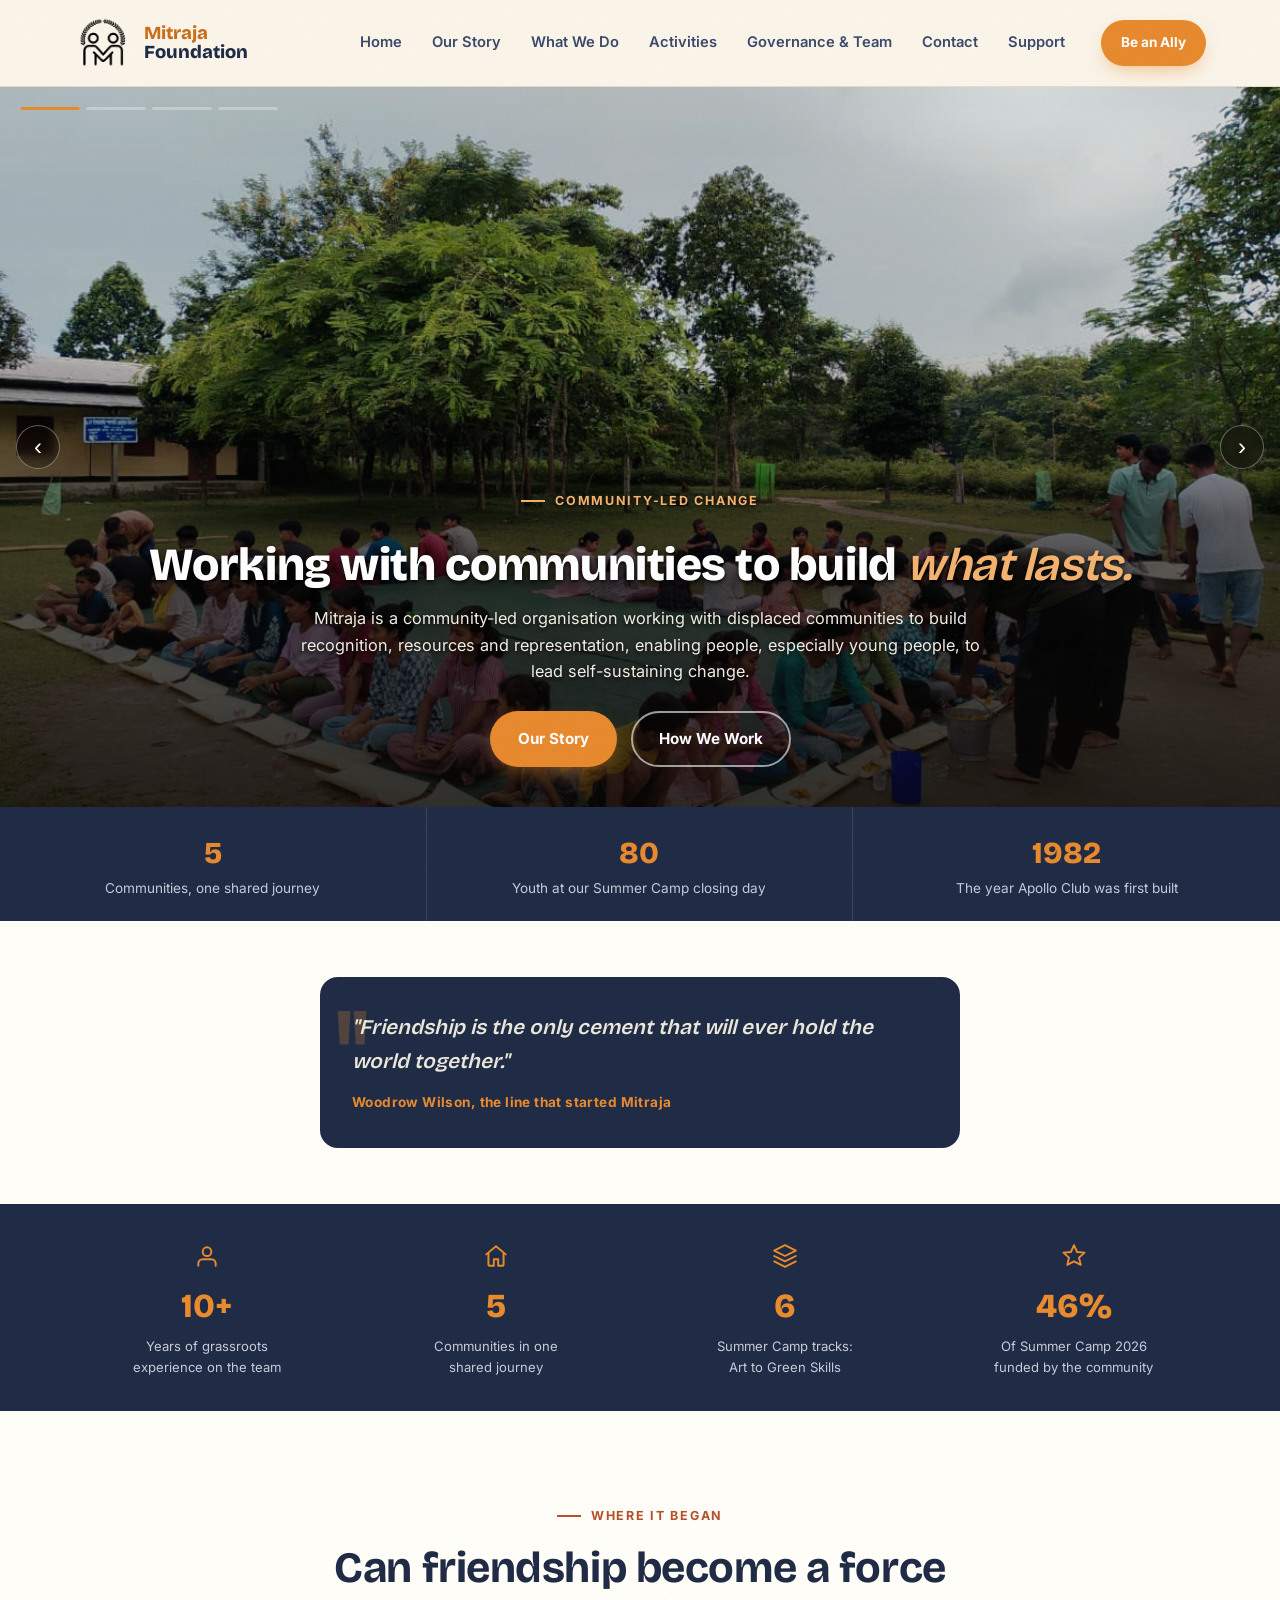
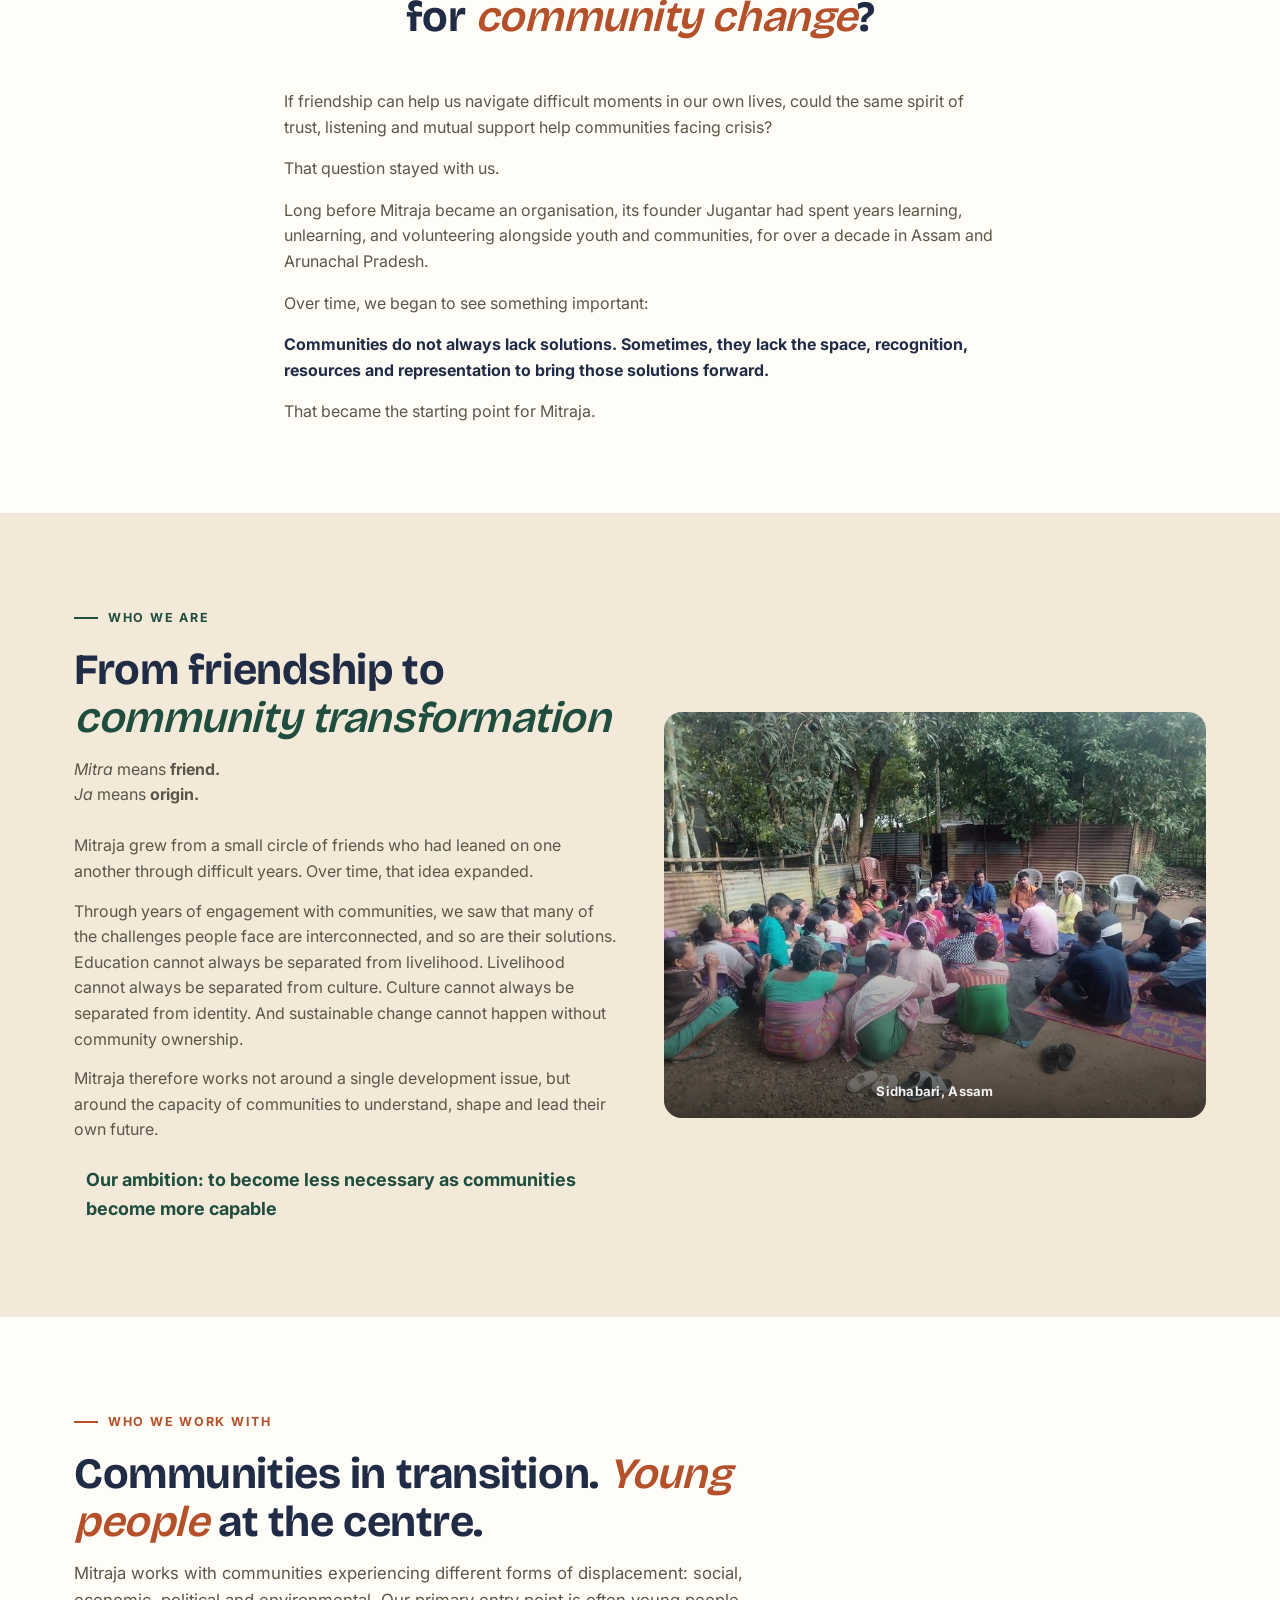
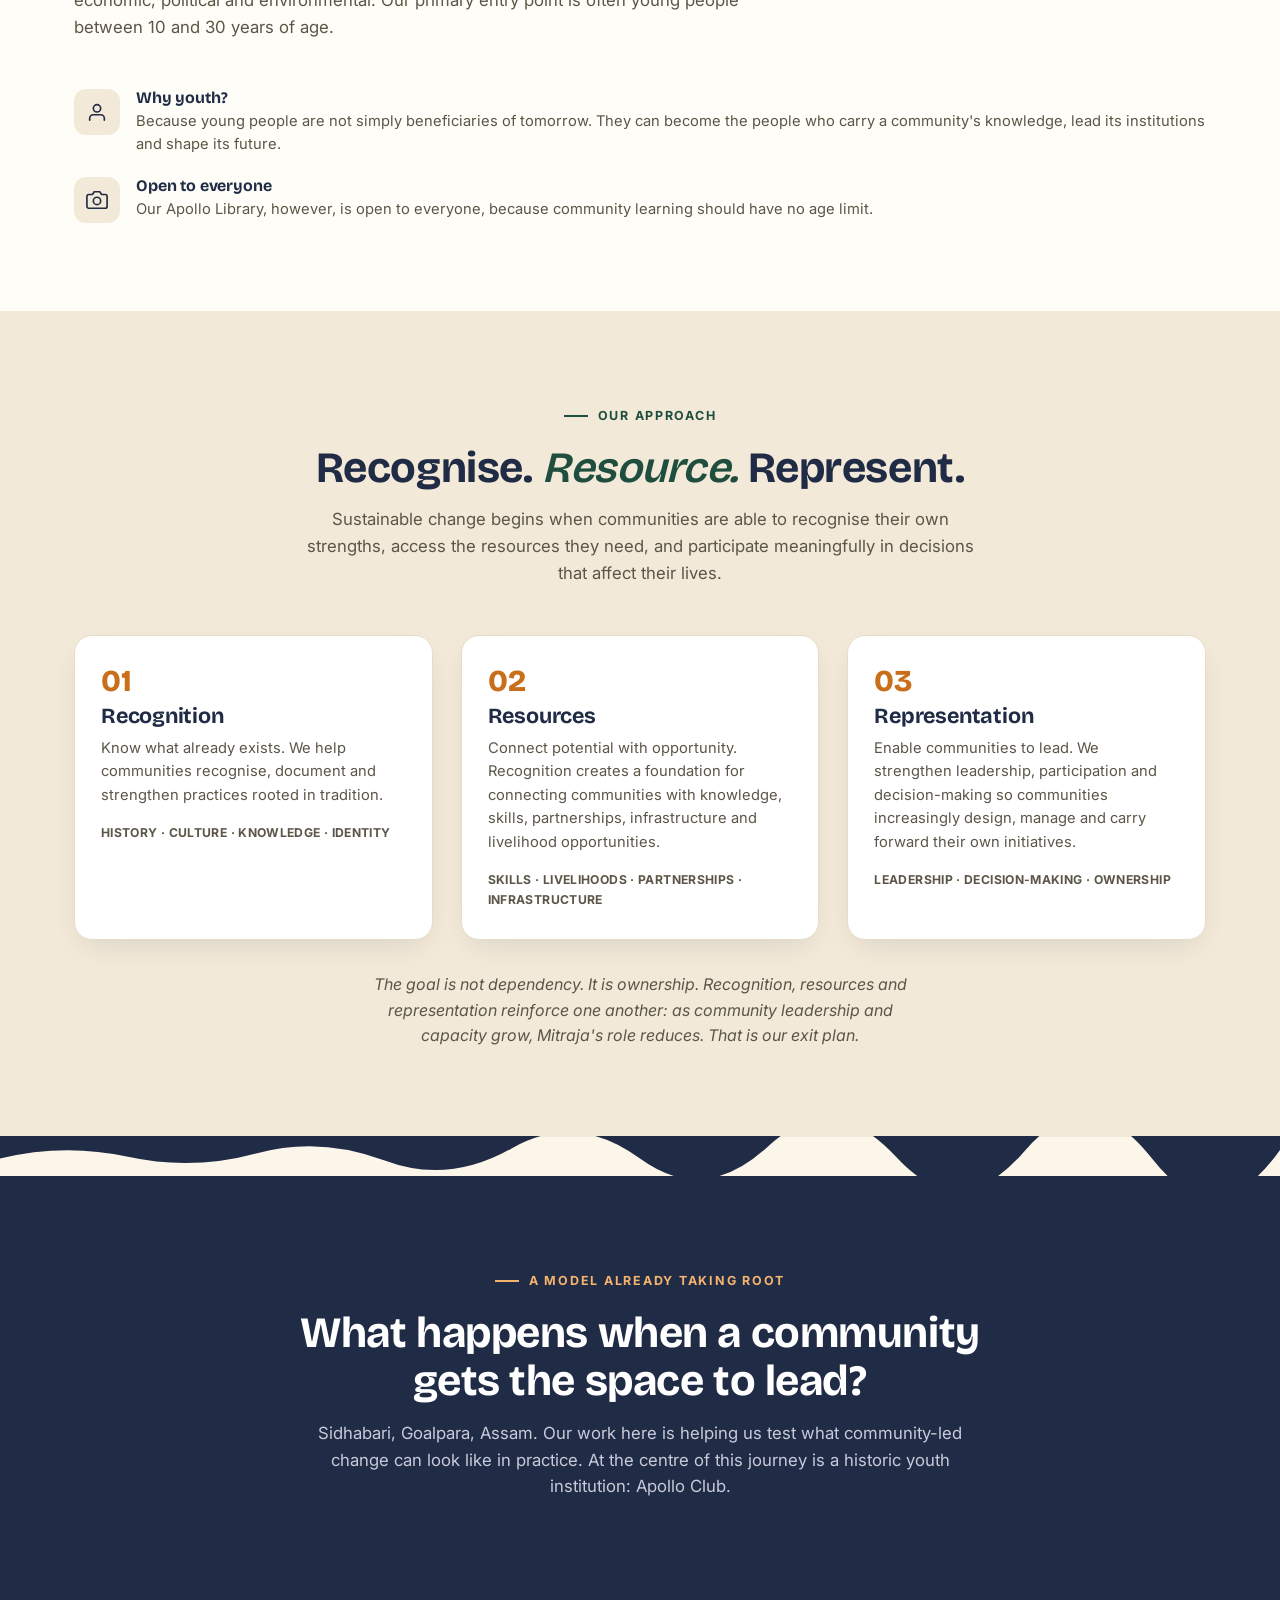
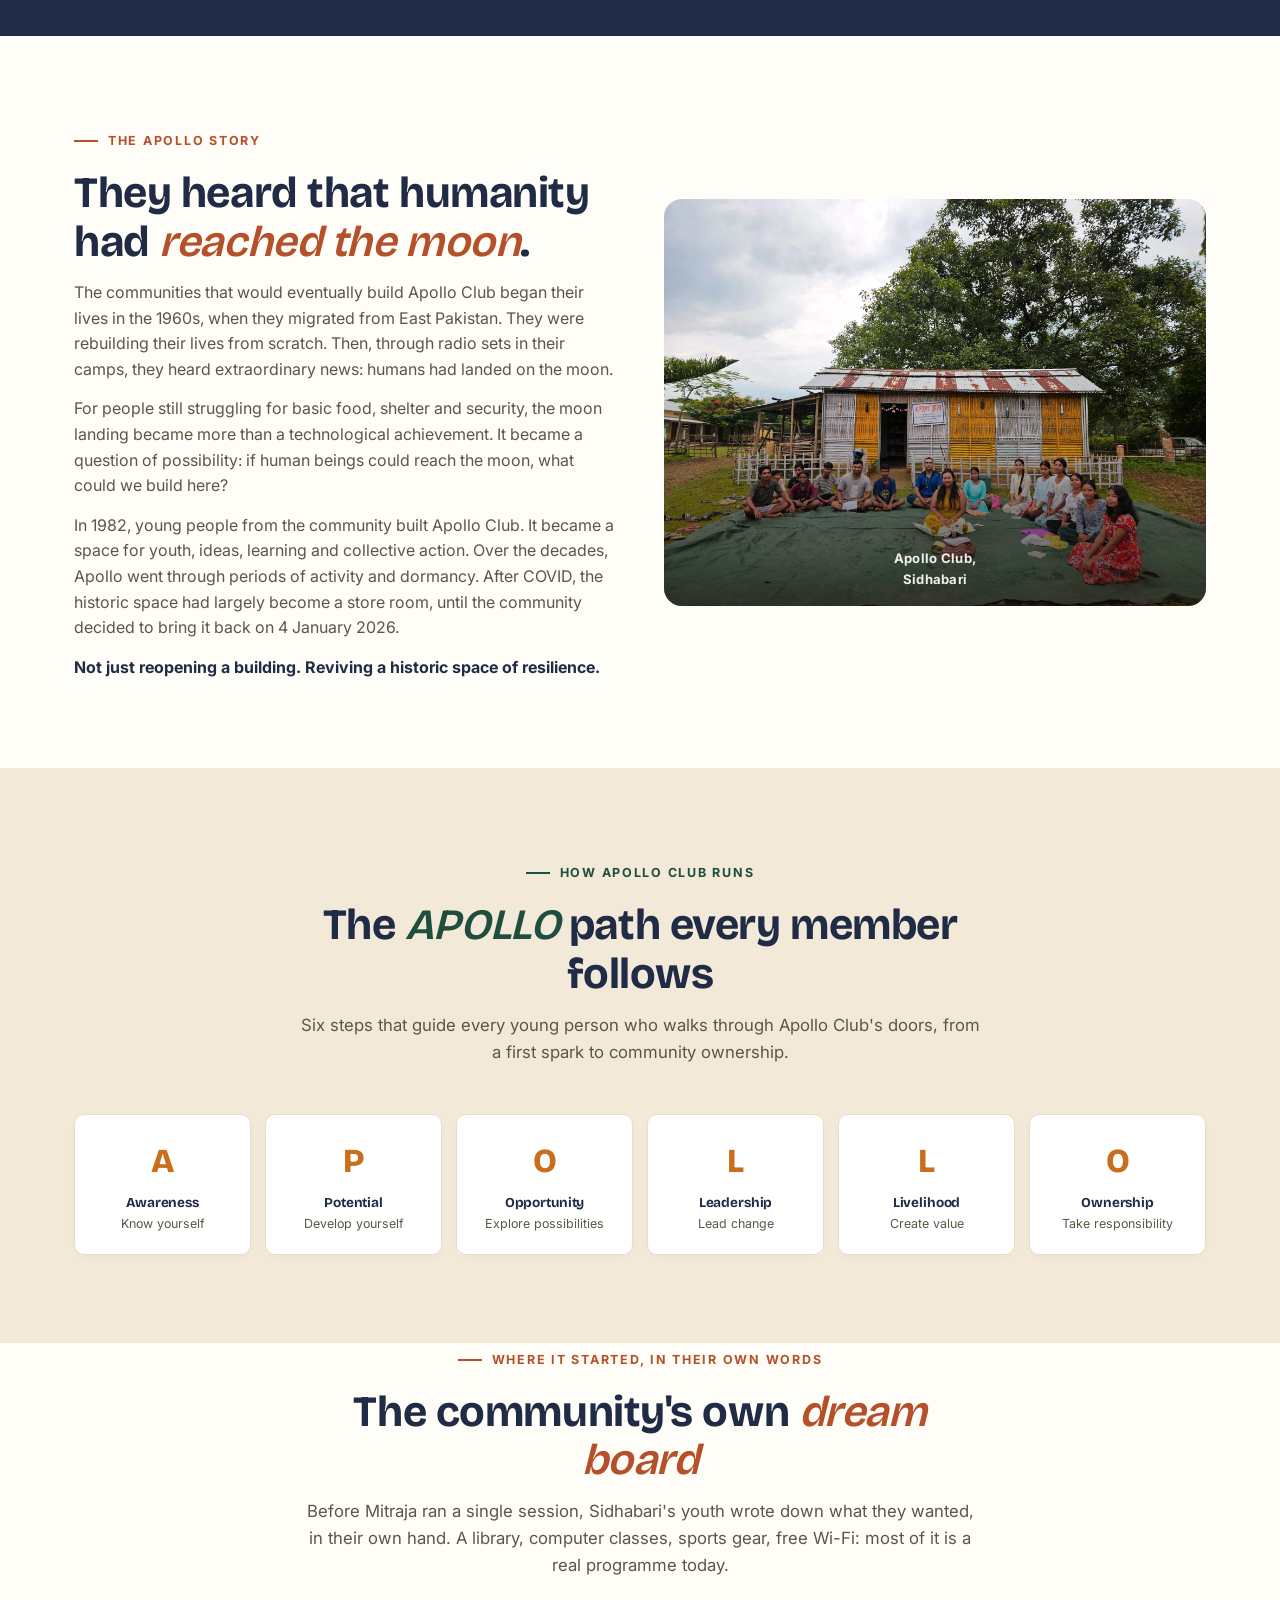
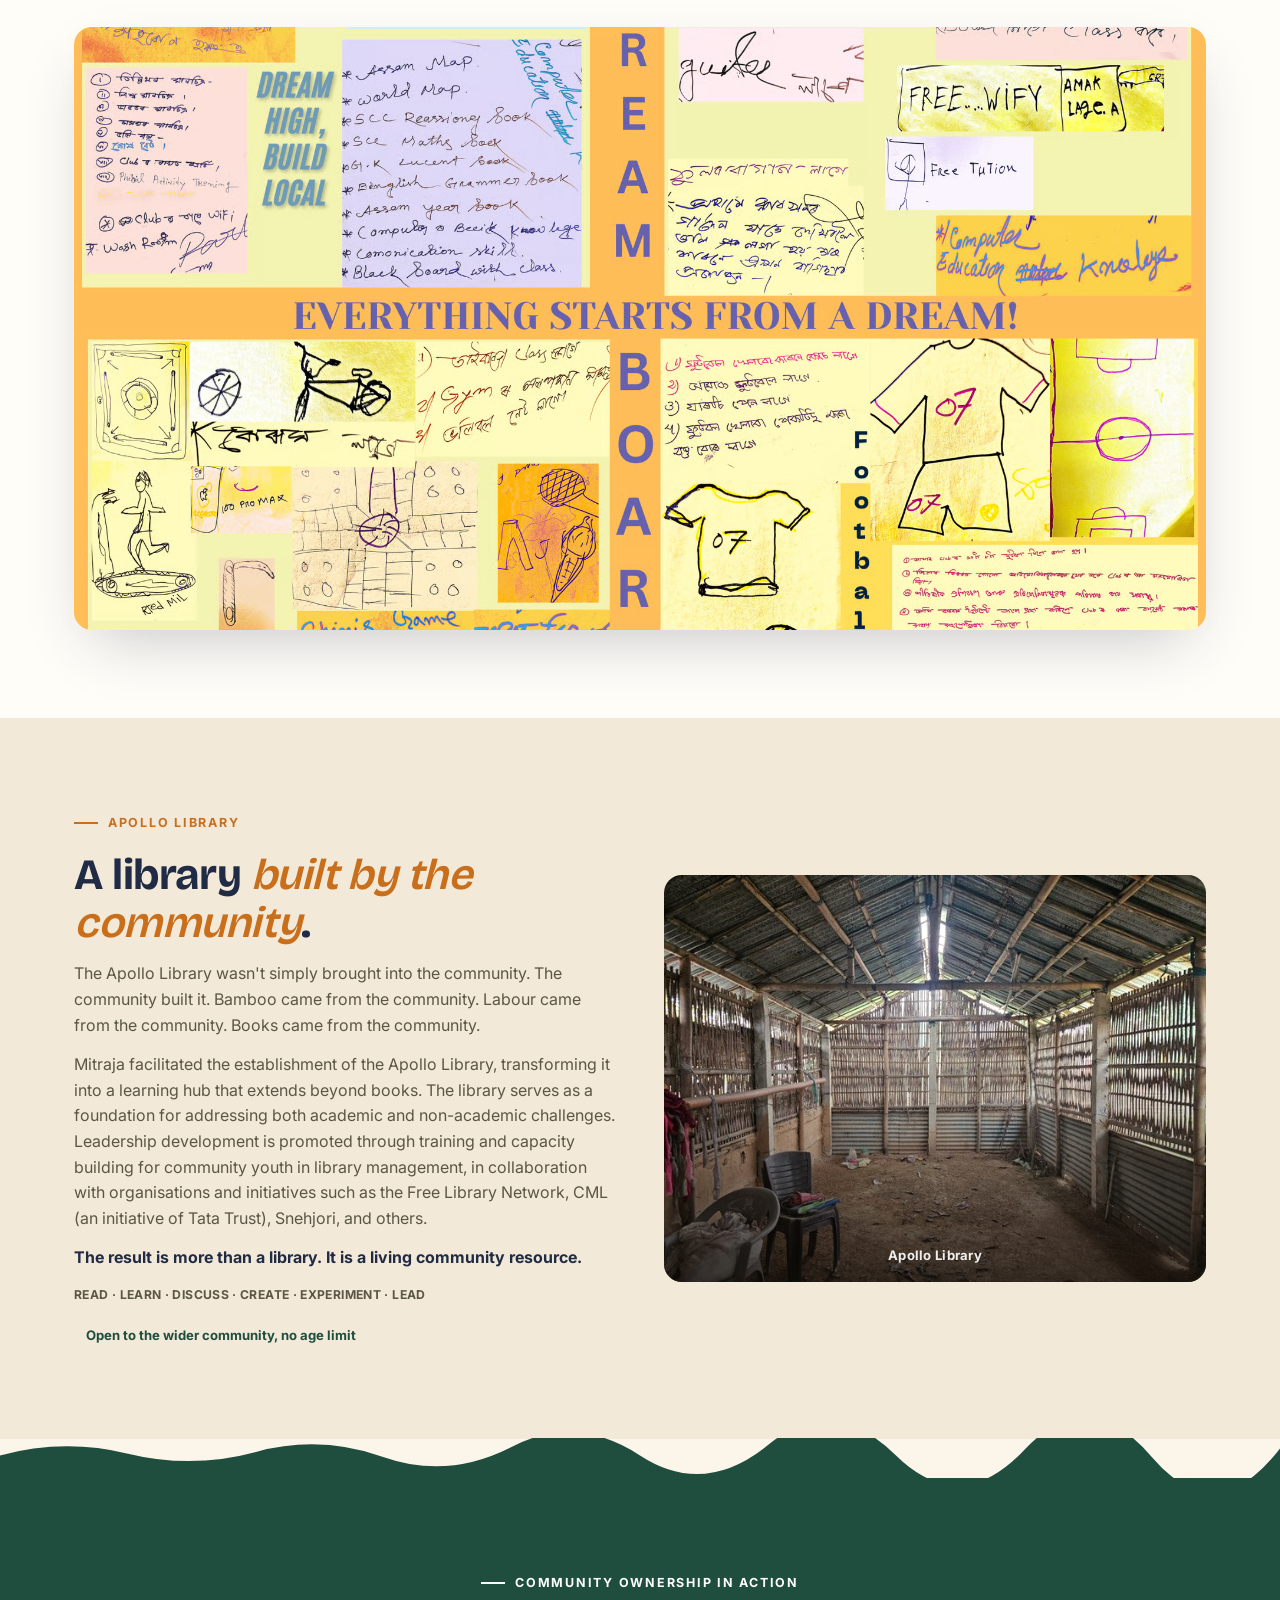
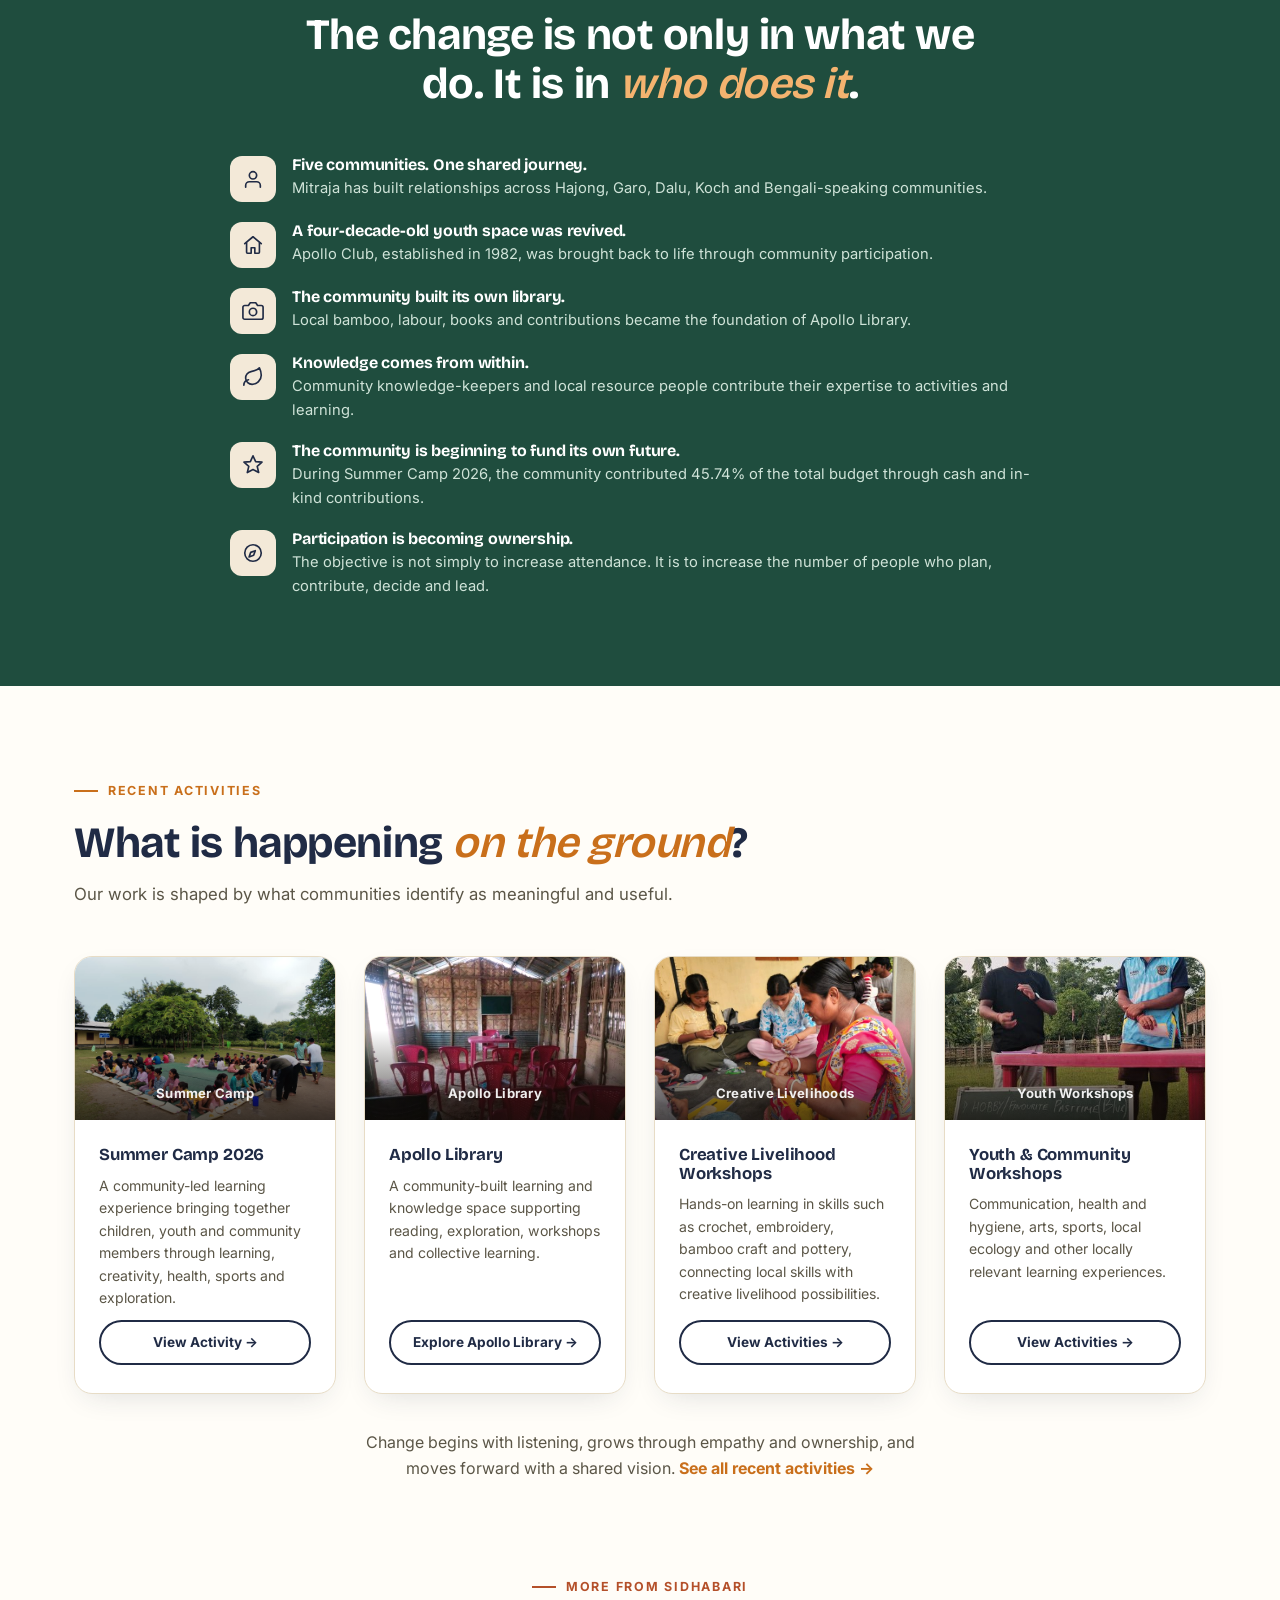
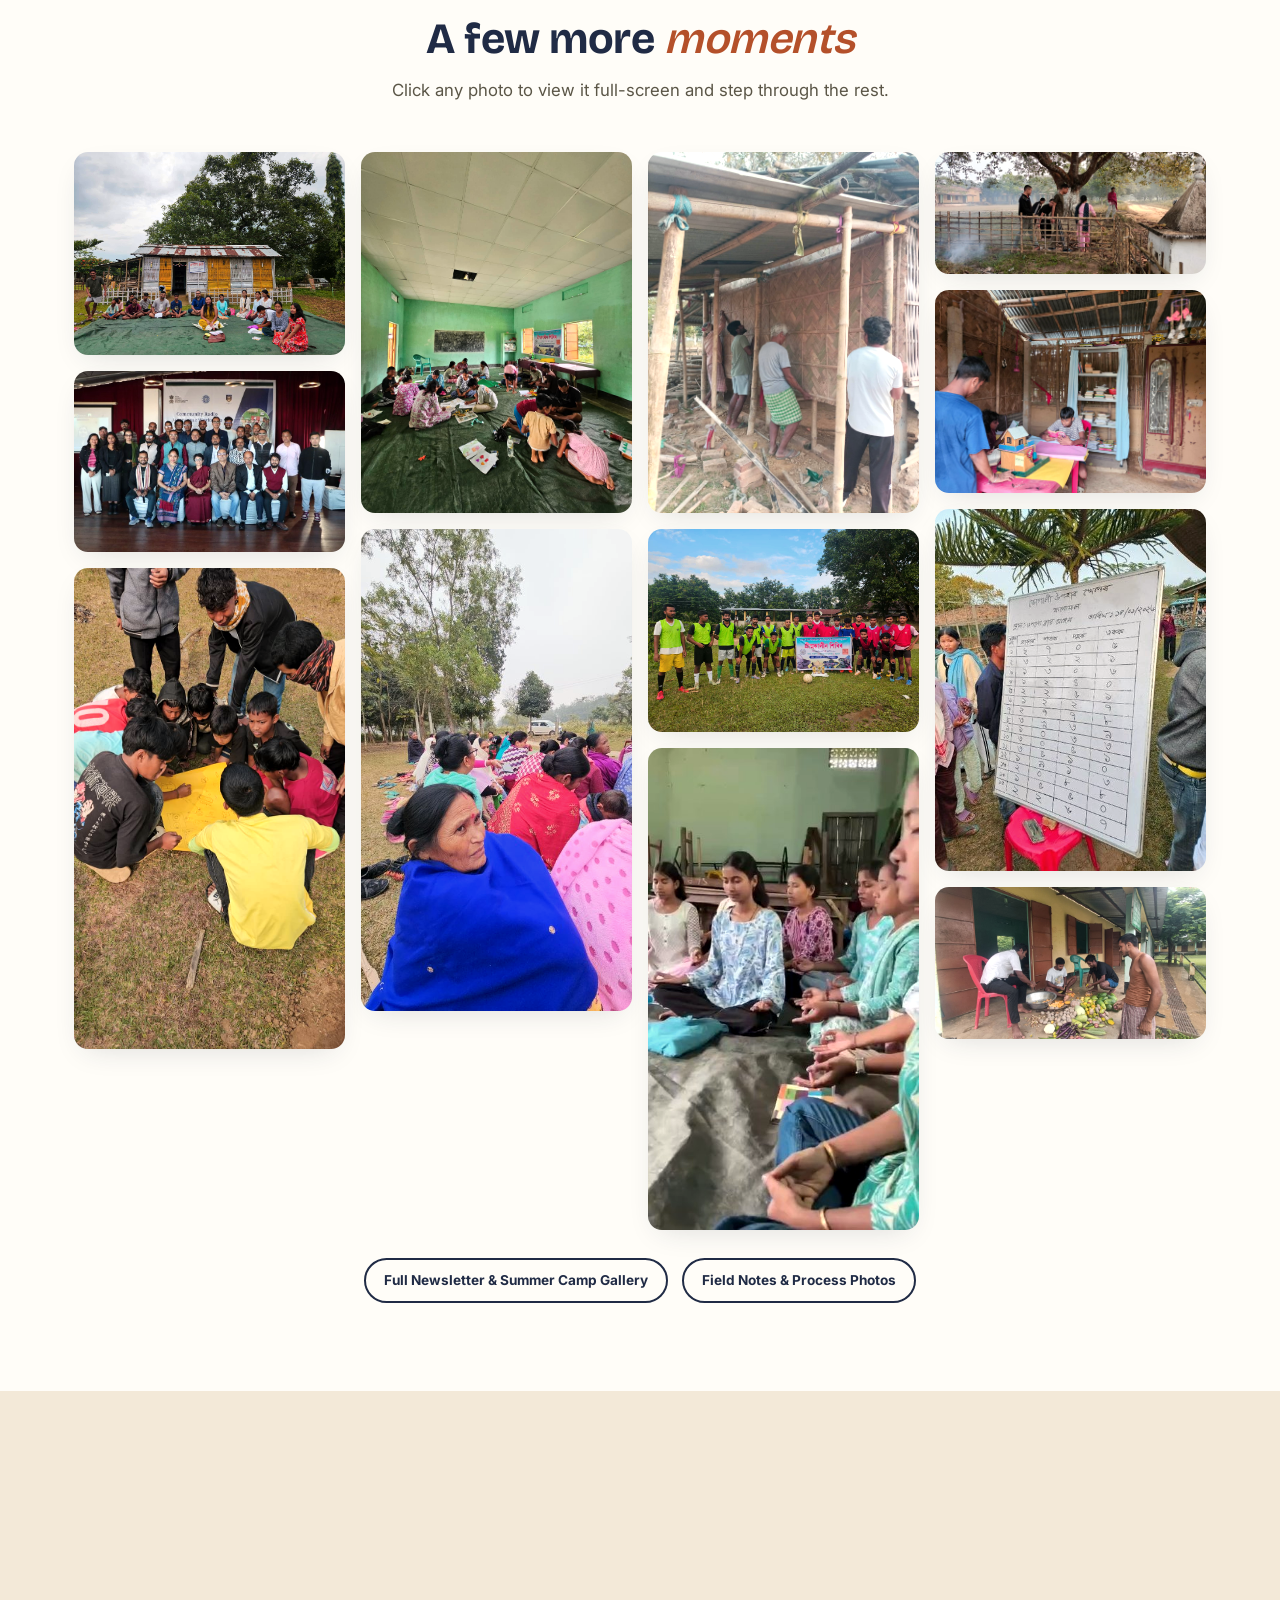
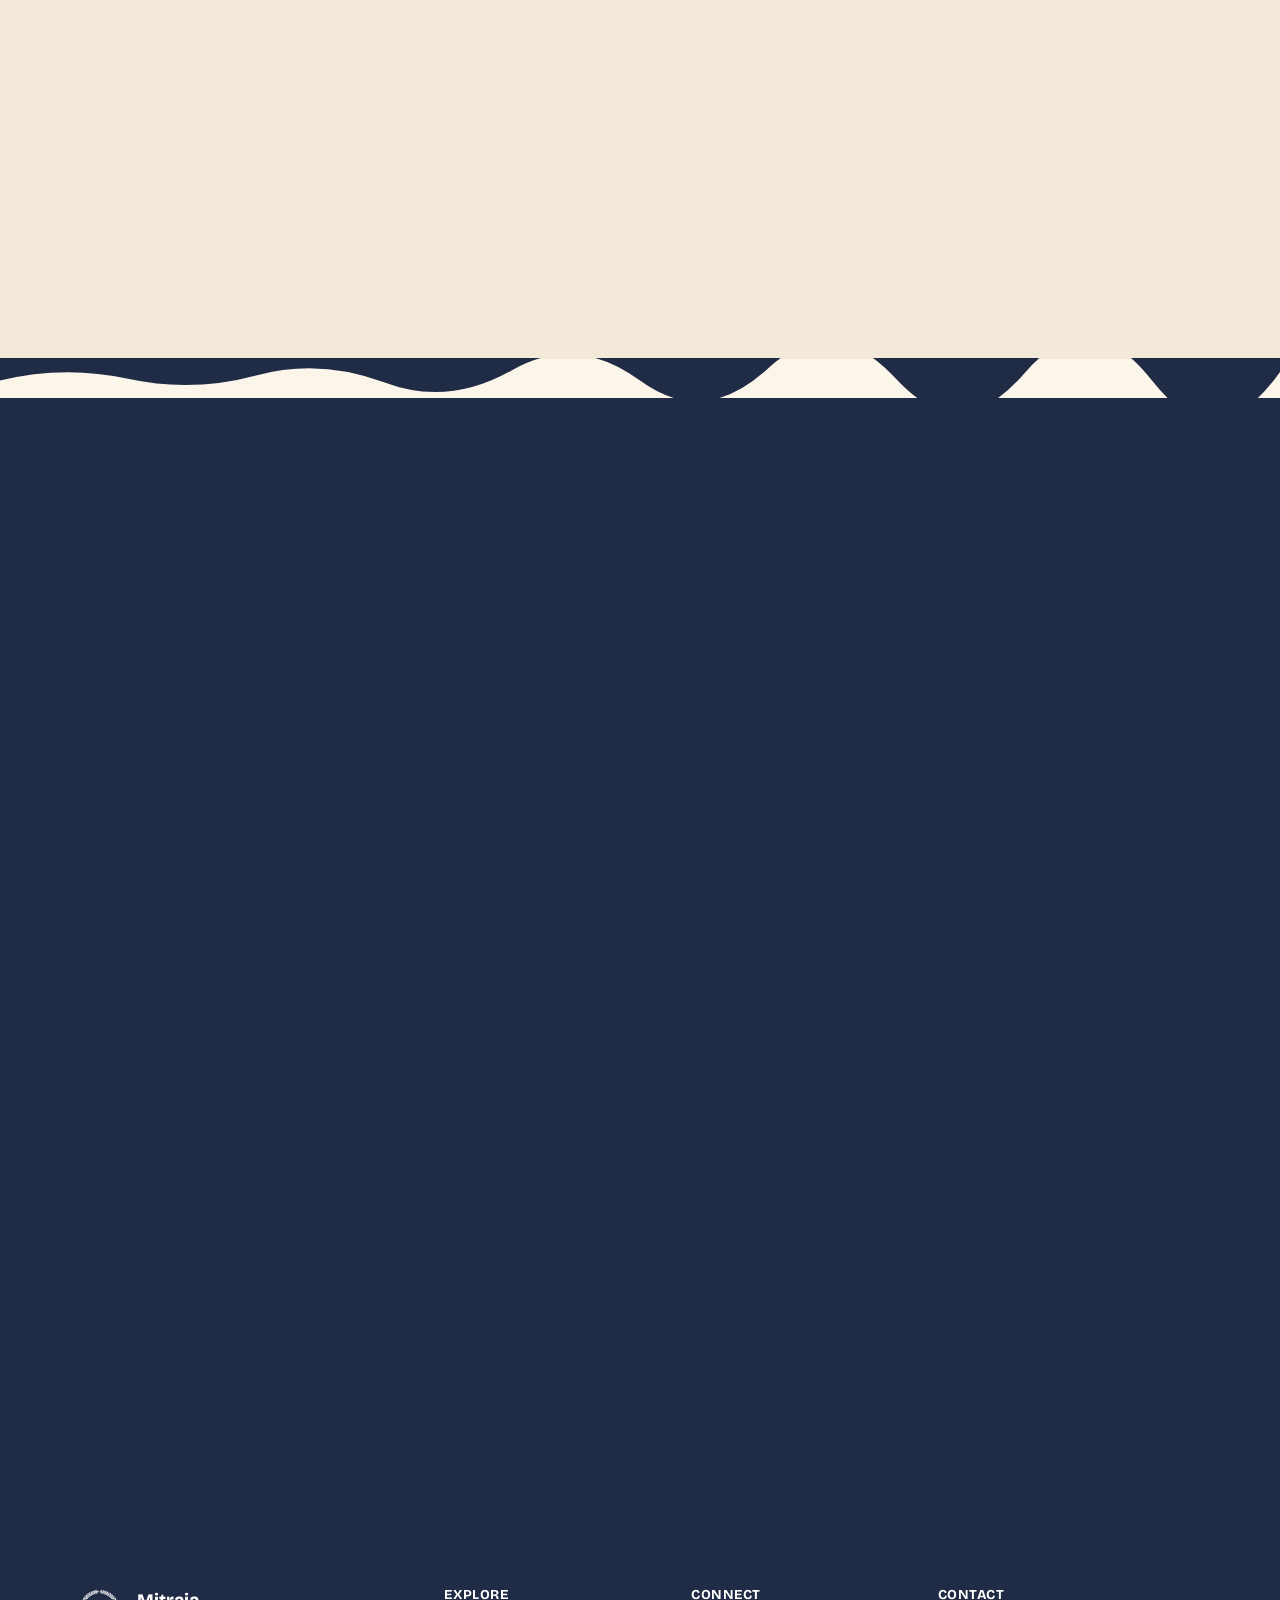
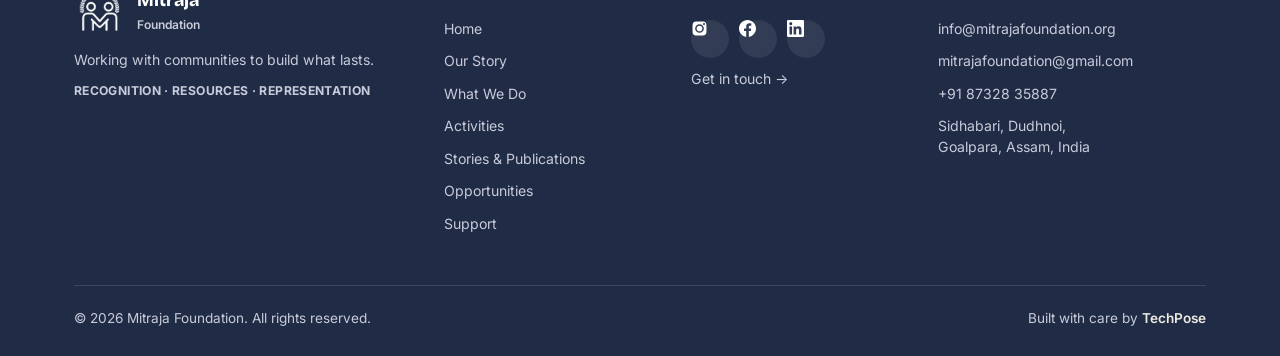
==== commit 1784d970: "Make the hero shadow band full-width, independent of text width The dark scrim was living on .hero-t" ====
--- a/index.html
+++ b/index.html
@@ -38,10 +38,9 @@
 <!-- HERO -->
 <section class="hero-banner" id="heroSlider">
   <div class="hero-banner-media">
-    <div class="hero-slide active"><img src="assets/images/gallery/stories/apollo-club/apollo-club-01.jpg" alt="Apollo Club, Sidhabari" loading="eager"></div>
+    <div class="hero-slide active"><img src="assets/images/gallery/summer-camp/community-feast-1.jpeg" alt="Community feast, Summer Camp 2026" loading="eager"></div>
     <div class="hero-slide"><img src="assets/images/gallery/newsletter-03.jpg" alt="Community circle discussion at Apollo Club" loading="lazy"></div>
     <div class="hero-slide"><img src="assets/images/gallery/stories/community-ownership/community-ownership-02.jpg" alt="Community members preparing the Apollo Club grounds" loading="lazy"></div>
-    <div class="hero-slide"><img src="assets/images/gallery/summer-camp/community-feast-1.jpeg" alt="Community feast, Summer Camp 2026" loading="lazy"></div>
     <div class="hero-slide"><img src="assets/images/gallery/newsletter-10.jpg" alt="Community gathering in Sidhabari" loading="lazy"></div>
   </div>
   <div class="hero-slider-nav">
@@ -49,22 +48,19 @@
     <button class="hero-arrow hero-next" aria-label="Next slide">&#8250;</button>
   </div>
   <div class="hero-slider-dots">
-    <button class="hero-dot active" data-slide="0" aria-label="Slide 1"></button>
-    <button class="hero-dot" data-slide="1" aria-label="Slide 2"></button>
-    <button class="hero-dot" data-slide="2" aria-label="Slide 3"></button>
-    <button class="hero-dot" data-slide="3" aria-label="Slide 4"></button>
-    <button class="hero-dot" data-slide="4" aria-label="Slide 5"></button>
+    <button class="hero-dot active" data-slide="0" aria-label="Slide 1"><span></span></button>
+    <button class="hero-dot" data-slide="1" aria-label="Slide 2"><span></span></button>
+    <button class="hero-dot" data-slide="2" aria-label="Slide 3"><span></span></button>
+    <button class="hero-dot" data-slide="3" aria-label="Slide 4"><span></span></button>
   </div>
   <div class="hero-banner-content">
-    <div class="container">
-      <div class="hero-text-panel">
-        <span class="eyebrow" data-aos="fade-up" style="color:#F4B36F;">Community-Led Change</span>
-        <h1 data-aos="fade-up" data-aos-delay="100">Working with communities to build <span class="hand" style="color:#F4B36F;">what lasts.</span></h1>
-        <p class="hero-lede" data-aos="fade-up" data-aos-delay="200">Mitraja is a community-led organisation working with displaced communities to build recognition, resources and representation, enabling people, especially young people, to lead self-sustaining change.</p>
-        <div class="hero-btn-row" data-aos="fade-up" data-aos-delay="300" style="margin-bottom:0;">
-          <a href="our-story/" class="btn btn-primary">Our Story</a>
-          <a href="#approach" class="btn btn-outline on-dark">How We Work</a>
-        </div>
+    <div class="hero-text-block">
+      <span class="eyebrow" data-aos="fade-up" style="color:#F4B36F;">Community-Led Change</span>
+      <h1 data-aos="fade-up" data-aos-delay="100">Working with communities to build <span class="hand" style="color:#F4B36F;">what lasts.</span></h1>
+      <p class="hero-lede" data-aos="fade-up" data-aos-delay="200">Mitraja is a community-led organisation working with displaced communities to build recognition, resources and representation, enabling people, especially young people, to lead self-sustaining change.</p>
+      <div class="hero-btn-row" data-aos="fade-up" data-aos-delay="300" style="margin-bottom:0;justify-content:center;">
+        <a href="our-story/" class="btn btn-primary">Our Story</a>
+        <a href="#approach" class="btn btn-outline on-dark">How We Work</a>
       </div>
     </div>
   </div>
--- a/css/style.css
+++ b/css/style.css
@@ -161,28 +161,44 @@
 .hero-slide img{width:100%;height:100%;object-fit:cover;display:block;filter:var(--photo-grade);transform:scale(1);}
 .hero-slide.active img{animation:heroKenBurns 9s ease-out forwards;}
 @keyframes heroKenBurns{from{transform:scale(1);}to{transform:scale(1.07);}}
-/* A modest, even scrim keeps the photo readable as a photo; the real
-   contrast work happens in the frosted card the copy sits in below. */
-.hero-banner-media::after{content:'';position:absolute;inset:0;z-index:1;background:linear-gradient(180deg,rgba(15,12,8,.22) 0%,rgba(15,12,8,.18) 45%,rgba(15,12,8,.4) 100%);pointer-events:none;}
-.hero-banner-content{position:absolute;inset:0;z-index:2;display:flex;align-items:flex-end;padding-bottom:56px;}
-
-.hero-text-panel{
-  display:inline-block;max-width:600px;
-  background:rgba(13,11,8,.5);backdrop-filter:blur(14px);-webkit-backdrop-filter:blur(14px);
-  border:1px solid rgba(255,255,255,.14);border-radius:20px;
-  padding:32px 34px;box-shadow:0 24px 60px -20px rgba(0,0,0,.55);
-}
-.hero-text-panel h1{
-  color:#fff;font-size:clamp(1.9rem,3.4vw,2.8rem);line-height:1.14;letter-spacing:-0.01em;margin-top:10px;
-}
-.hero-text-panel .hero-lede{color:#EAE6DA;font-size:1rem;line-height:1.6;max-width:48ch;margin:14px 0 26px;}
+/* Even scrim keeps the photo itself legible as a photo. */
+.hero-banner-media::after{content:'';position:absolute;inset:0;z-index:1;background:linear-gradient(180deg,rgba(15,12,8,.15) 0%,rgba(15,12,8,.12) 45%,rgba(15,12,8,.38) 100%);pointer-events:none;}
+.hero-banner-content{position:absolute;inset:0;z-index:2;display:flex;flex-direction:column;justify-content:flex-end;padding-bottom:0;}
+/* Full-bleed shadow band, edge to edge, independent of the text's own
+   width - so the dark area is clearly visible as one continuous strip
+   rather than looking clipped to wherever the copy happens to sit. */
+.hero-banner-content::before{
+  content:'';position:absolute;inset:0;z-index:0;pointer-events:none;
+  background:linear-gradient(180deg,transparent 0%,transparent 38%,rgba(8,7,5,.5) 60%,rgba(8,7,5,.72) 100%);
+}
+
+/* No card, no box - just the copy, centered, sitting on top of the
+   full-width band above. The photo stays fully visible above the band. */
+.hero-text-block{
+  position:relative;z-index:1;width:90%;max-width:1300px;margin:0 auto;
+  text-align:center;
+  padding:60px 24px 40px;
+}
+.hero-text-block .eyebrow{justify-content:center;}
+.hero-text-block .eyebrow,
+.hero-text-block h1,
+.hero-text-block .hero-lede{text-shadow:0 2px 4px rgba(0,0,0,.85), 0 8px 20px rgba(0,0,0,.7), 0 20px 46px rgba(0,0,0,.5);}
+.hero-text-block h1{color:#fff;font-size:clamp(1.9rem,3.6vw,3rem);line-height:1.14;letter-spacing:-0.01em;margin-top:10px;}
+.hero-text-block .hero-lede{color:#F2EEE4;font-size:1.02rem;line-height:1.62;max-width:68ch;margin:14px auto 26px;}
 
 .hero-slider-nav{position:absolute;inset:0;z-index:3;display:flex;align-items:center;justify-content:space-between;padding:0 16px;pointer-events:none;}
 .hero-arrow{pointer-events:auto;width:44px;height:44px;border-radius:50%;border:1px solid rgba(255,255,255,.35);background:rgba(15,12,8,.35);backdrop-filter:blur(4px);color:#fff;font-size:1.5rem;line-height:1;cursor:pointer;display:flex;align-items:center;justify-content:center;transition:background .15s, transform .15s;}
 .hero-arrow:hover{background:rgba(15,12,8,.6);transform:scale(1.06);}
-.hero-slider-dots{position:absolute;top:20px;right:20px;z-index:3;display:flex;gap:8px;}
-.hero-dot{width:9px;height:9px;border-radius:50%;border:1.5px solid rgba(255,255,255,.7);background:rgba(255,255,255,.15);cursor:pointer;padding:0;transition:background .2s, transform .2s;}
-.hero-dot.active{background:var(--marigold);border-color:var(--marigold);transform:scale(1.2);}
+
+/* Progress-bar slide indicators (Stories-style) instead of plain dots:
+   each bar fills over the slide duration, restarting when a slide
+   becomes active - reads as a live, "advanced" slider rather than a
+   static row of dots. */
+.hero-slider-dots{position:absolute;top:20px;right:20px;left:20px;z-index:3;display:flex;gap:6px;}
+.hero-dot{flex:1;height:3px;border-radius:3px;background:rgba(255,255,255,.3);cursor:pointer;padding:0;border:none;overflow:hidden;max-width:60px;}
+.hero-dot span{display:block;height:100%;width:0;background:var(--marigold);border-radius:3px;}
+.hero-dot.active span{animation:heroProgress 6.5s linear forwards;}
+@keyframes heroProgress{from{width:0;}to{width:100%;}}
 
 .hero-banner-meta{background:var(--ink);}
 .hero-stat-strip{display:grid;grid-template-columns:repeat(3,1fr);width:100%;}
@@ -192,14 +208,14 @@
 .hero-stat-strip .m-lbl{color:#C7CBDA;max-width:none;}
 
 @media (max-width:960px){
-  .hero-text-panel{max-width:100%;}
+  .hero-text-block{width:94%;}
 }
 @media (max-width:720px){
   .hero-banner-media{aspect-ratio:auto;min-height:600px;}
-  .hero-text-panel{padding:24px 22px;border-radius:16px;}
+  .hero-text-block{width:100%;padding:40px 18px 28px;}
   .hero-banner-content{padding-bottom:32px;}
   .hero-arrow{width:36px;height:36px;font-size:1.2rem;}
-  .hero-slider-dots{top:auto;bottom:14px;right:50%;transform:translateX(50%);}
+  .hero-slider-dots{left:14px;right:14px;top:14px;}
   .hero-stat-strip{grid-template-columns:1fr;}
   .hero-stat-strip>div{border-right:none;border-bottom:1px solid rgba(255,255,255,.12);}
   .hero-stat-strip>div:last-child{border-bottom:none;}
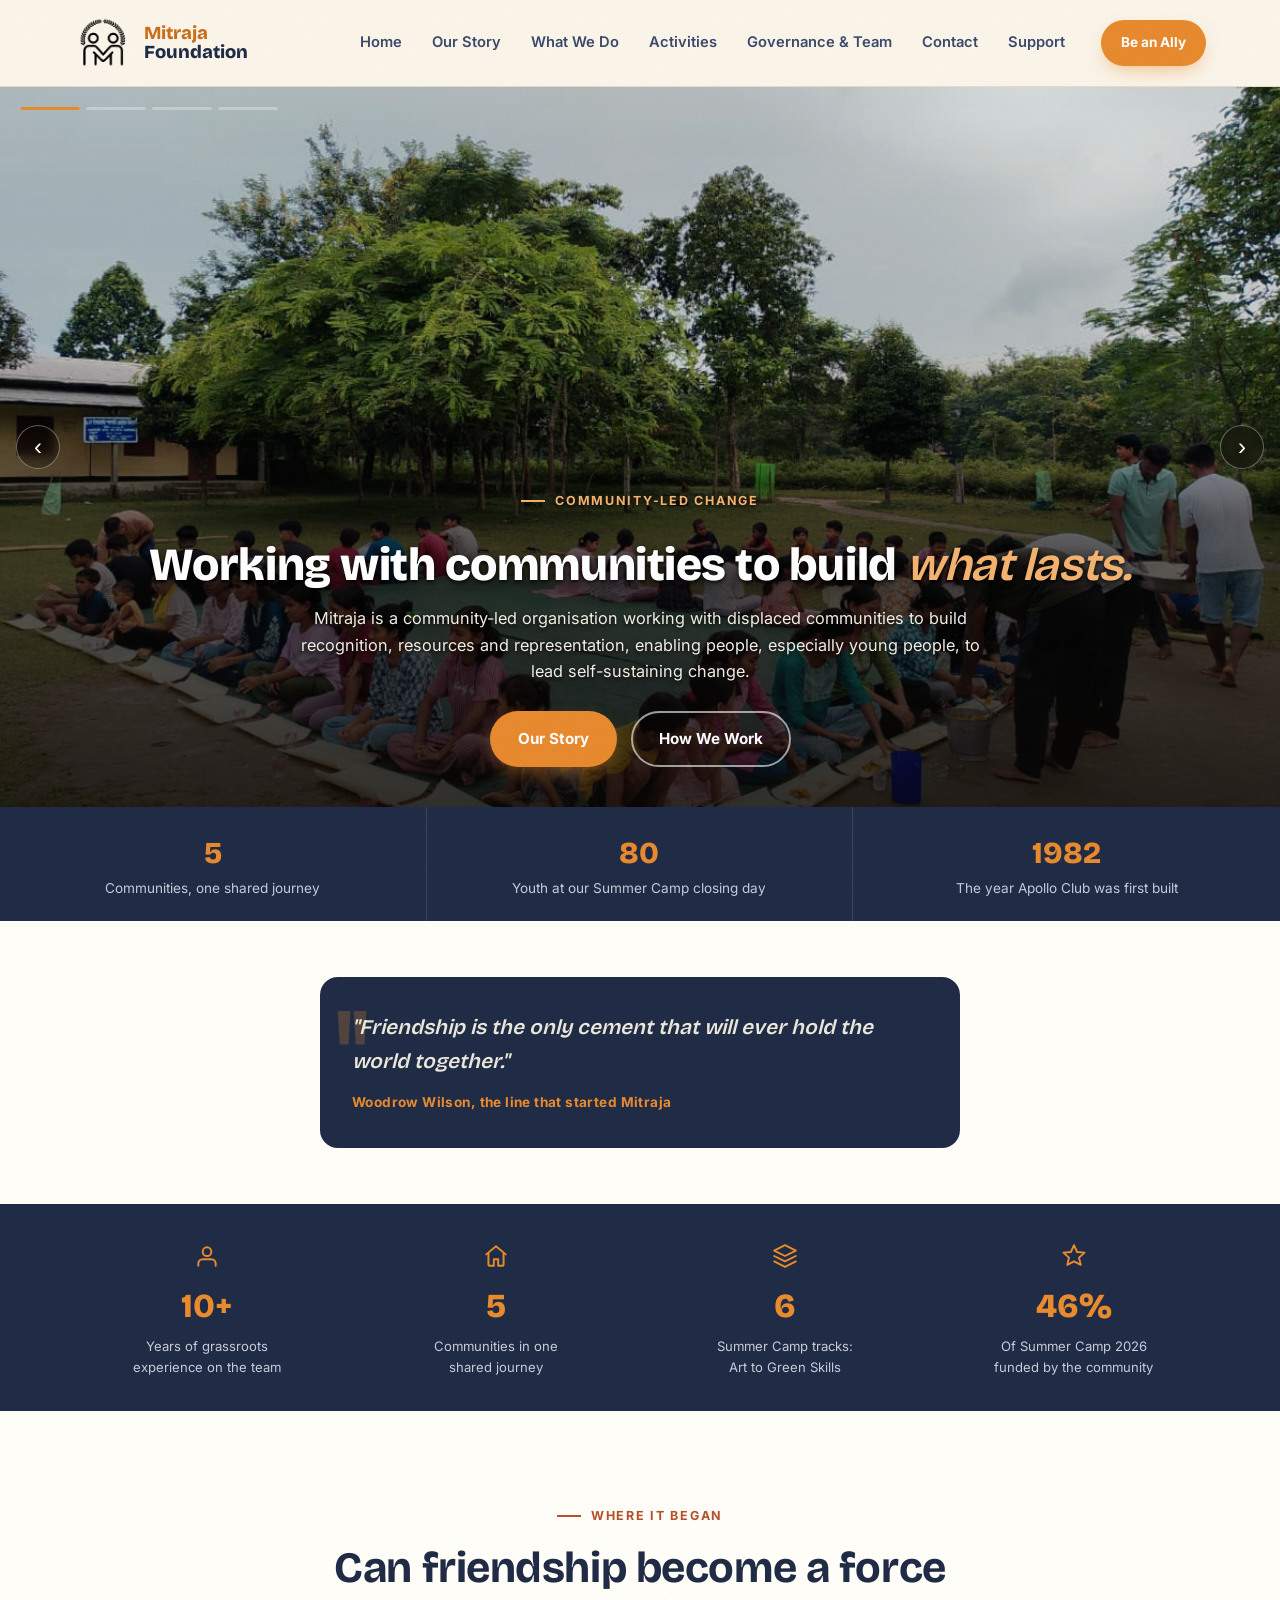
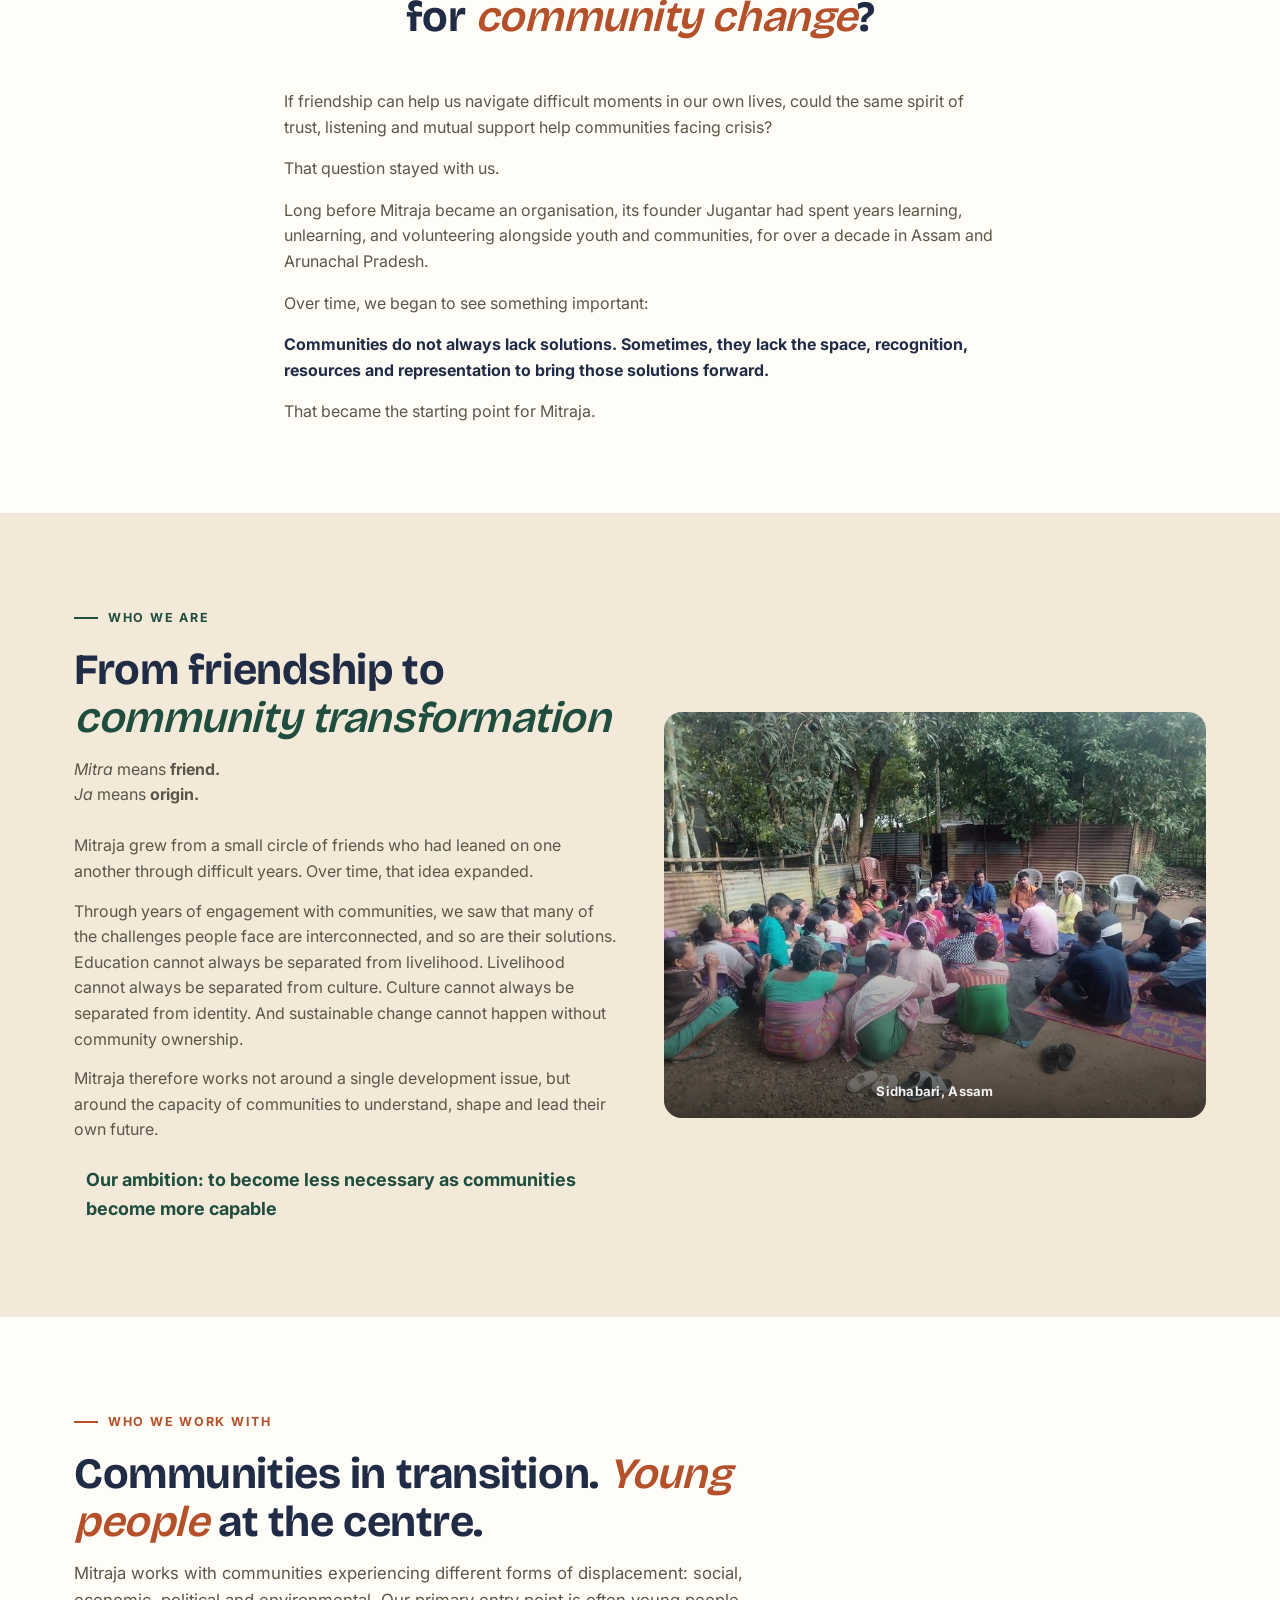
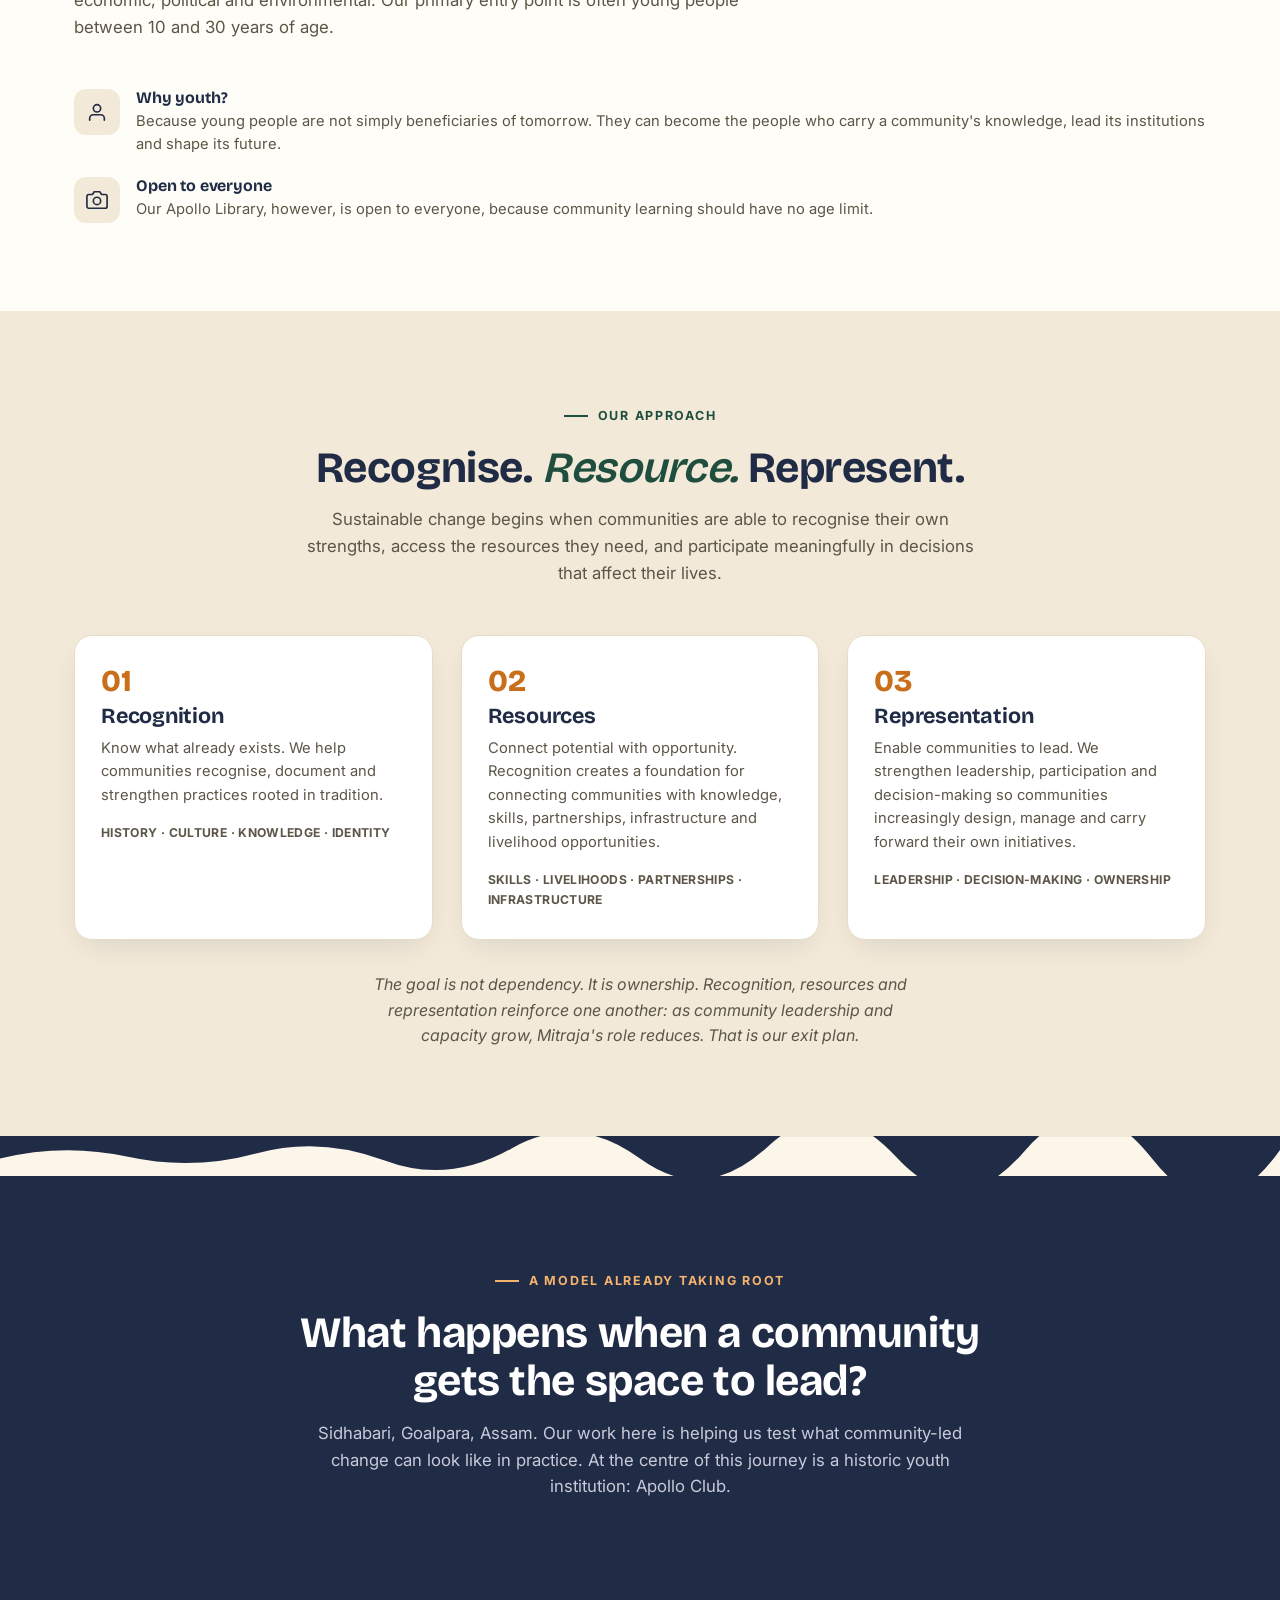
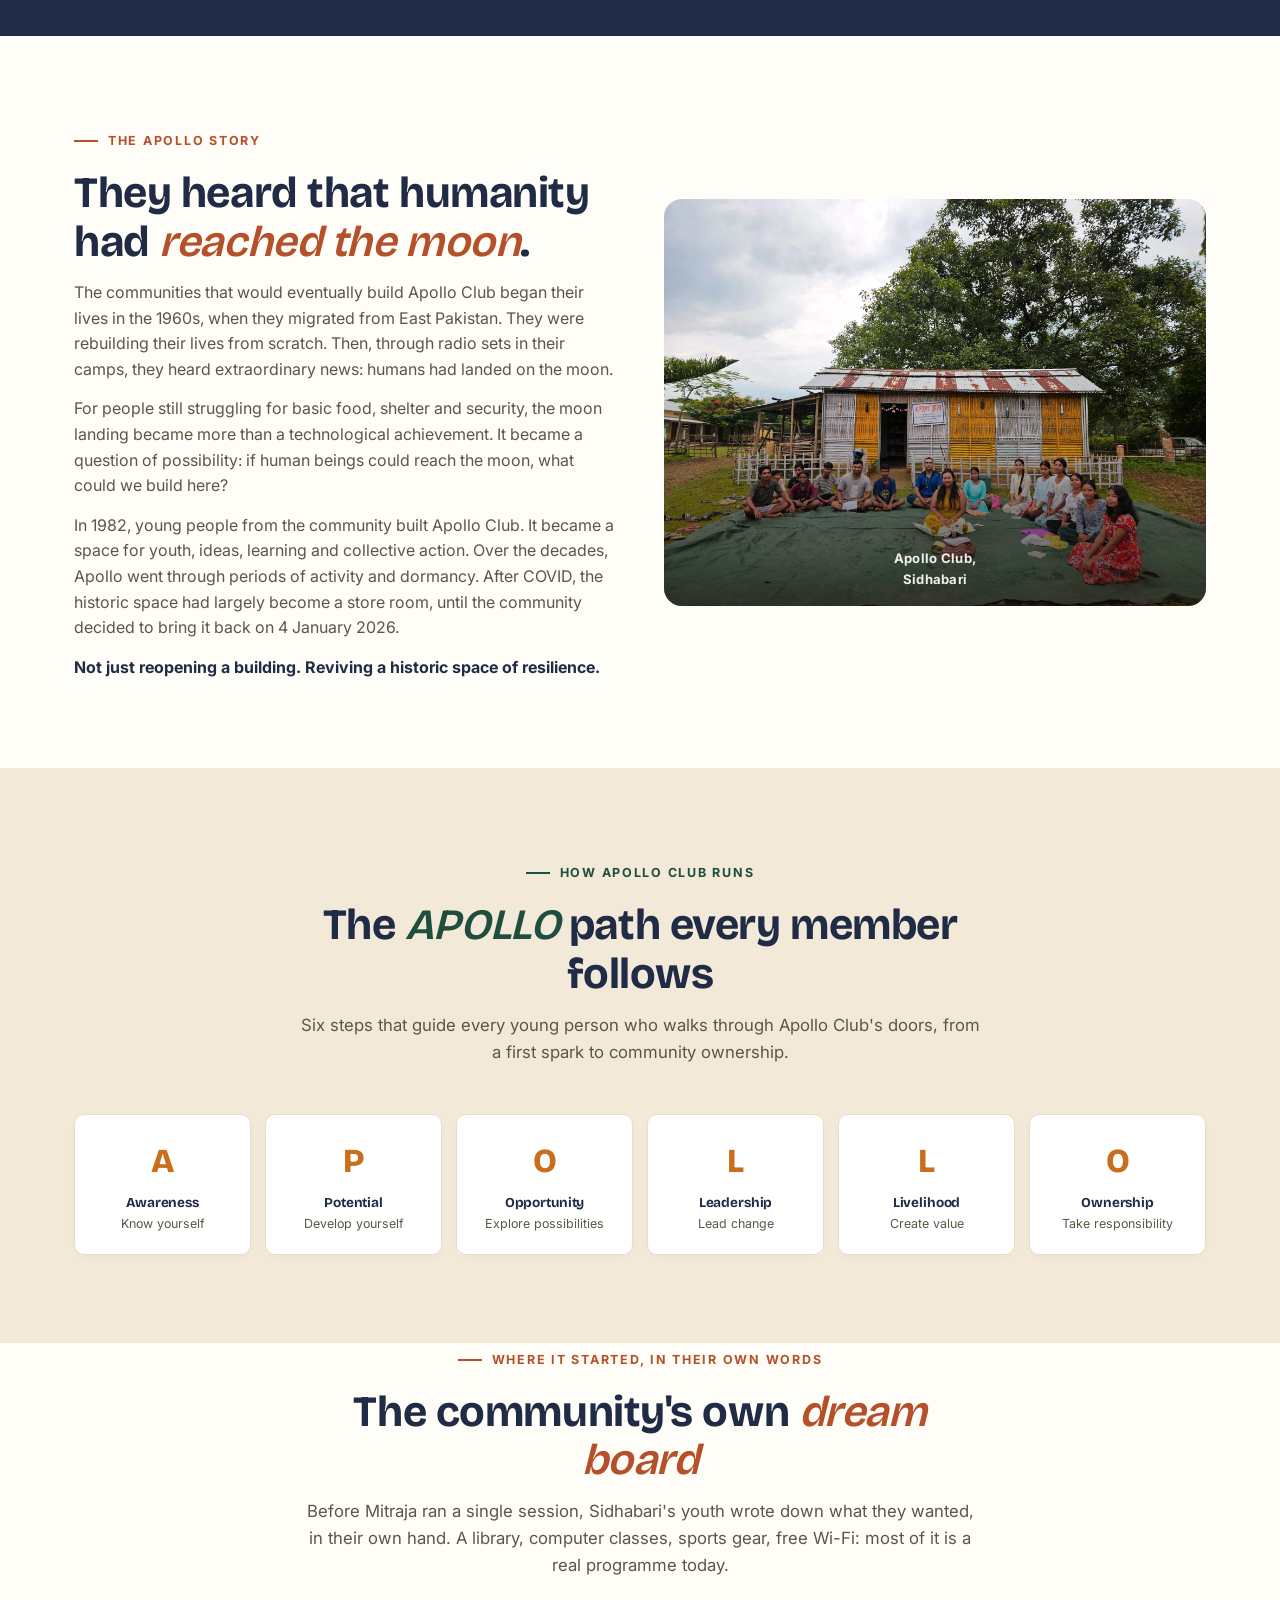
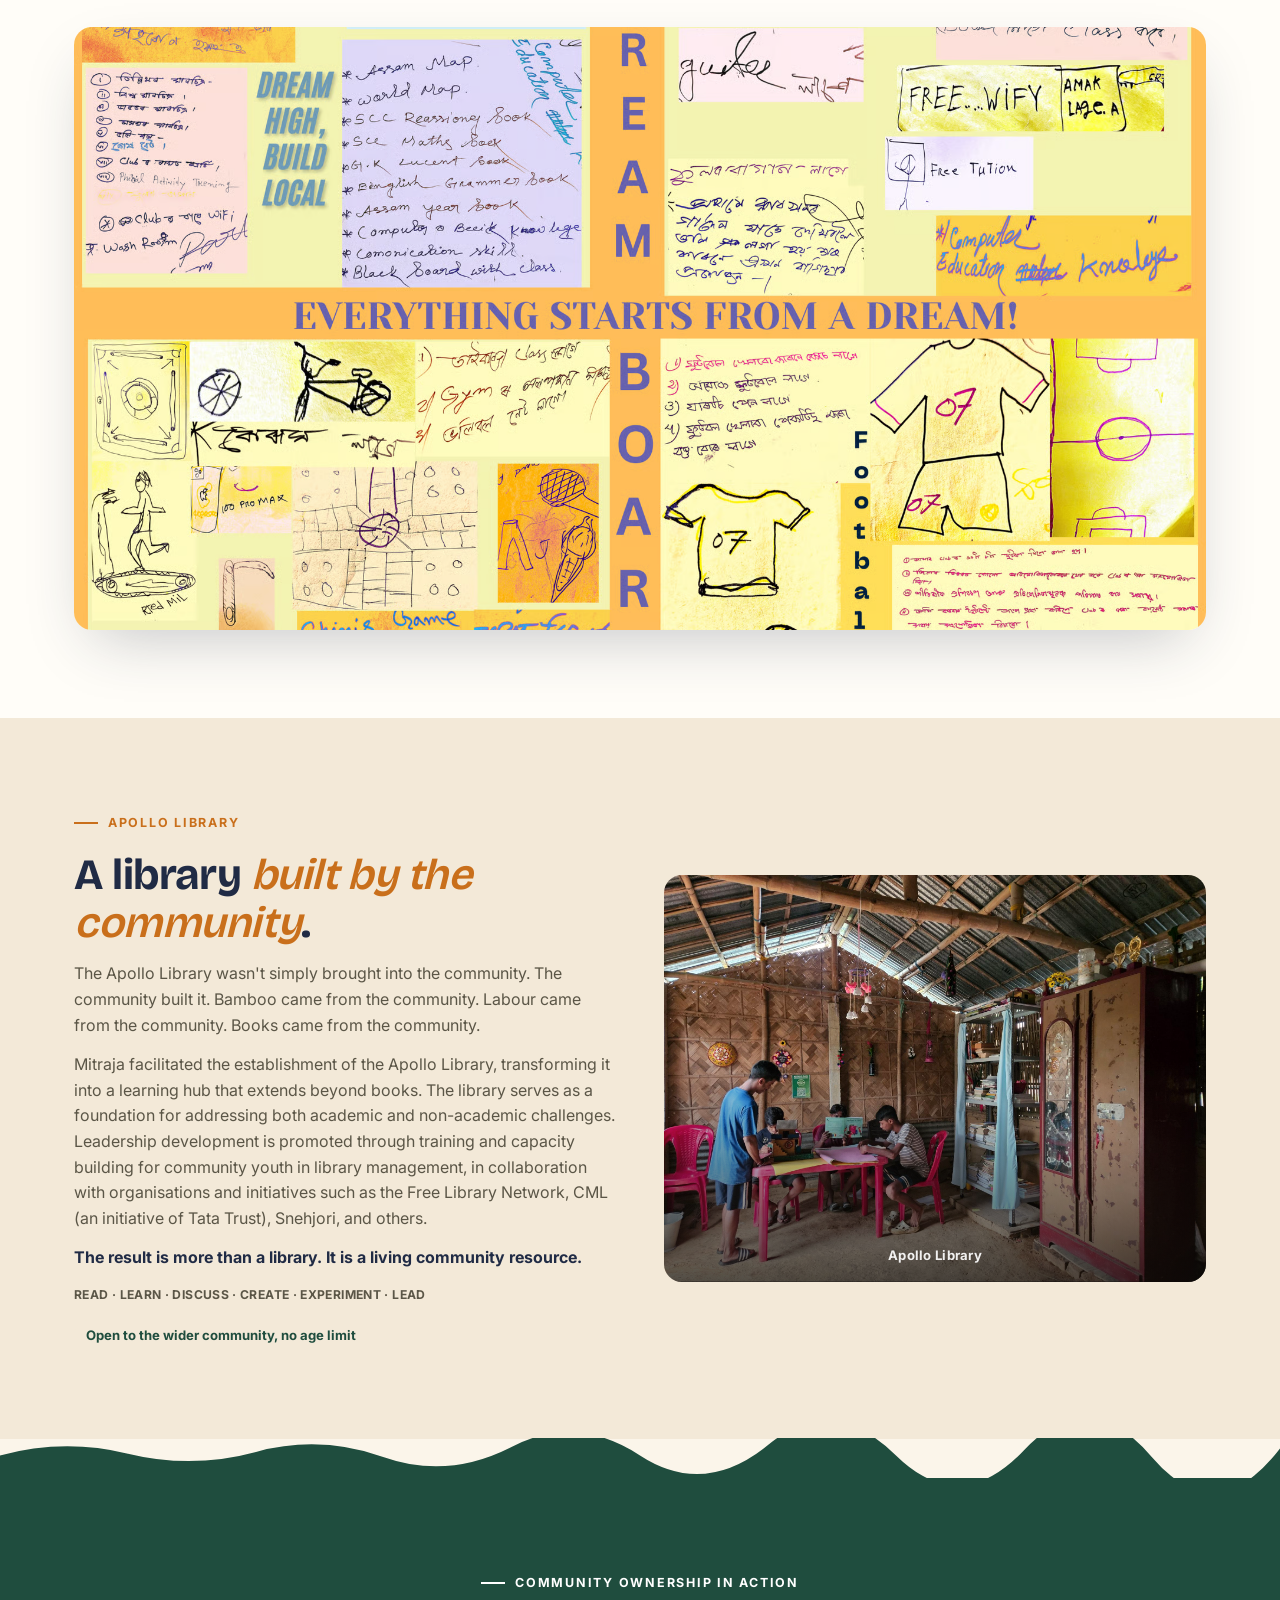
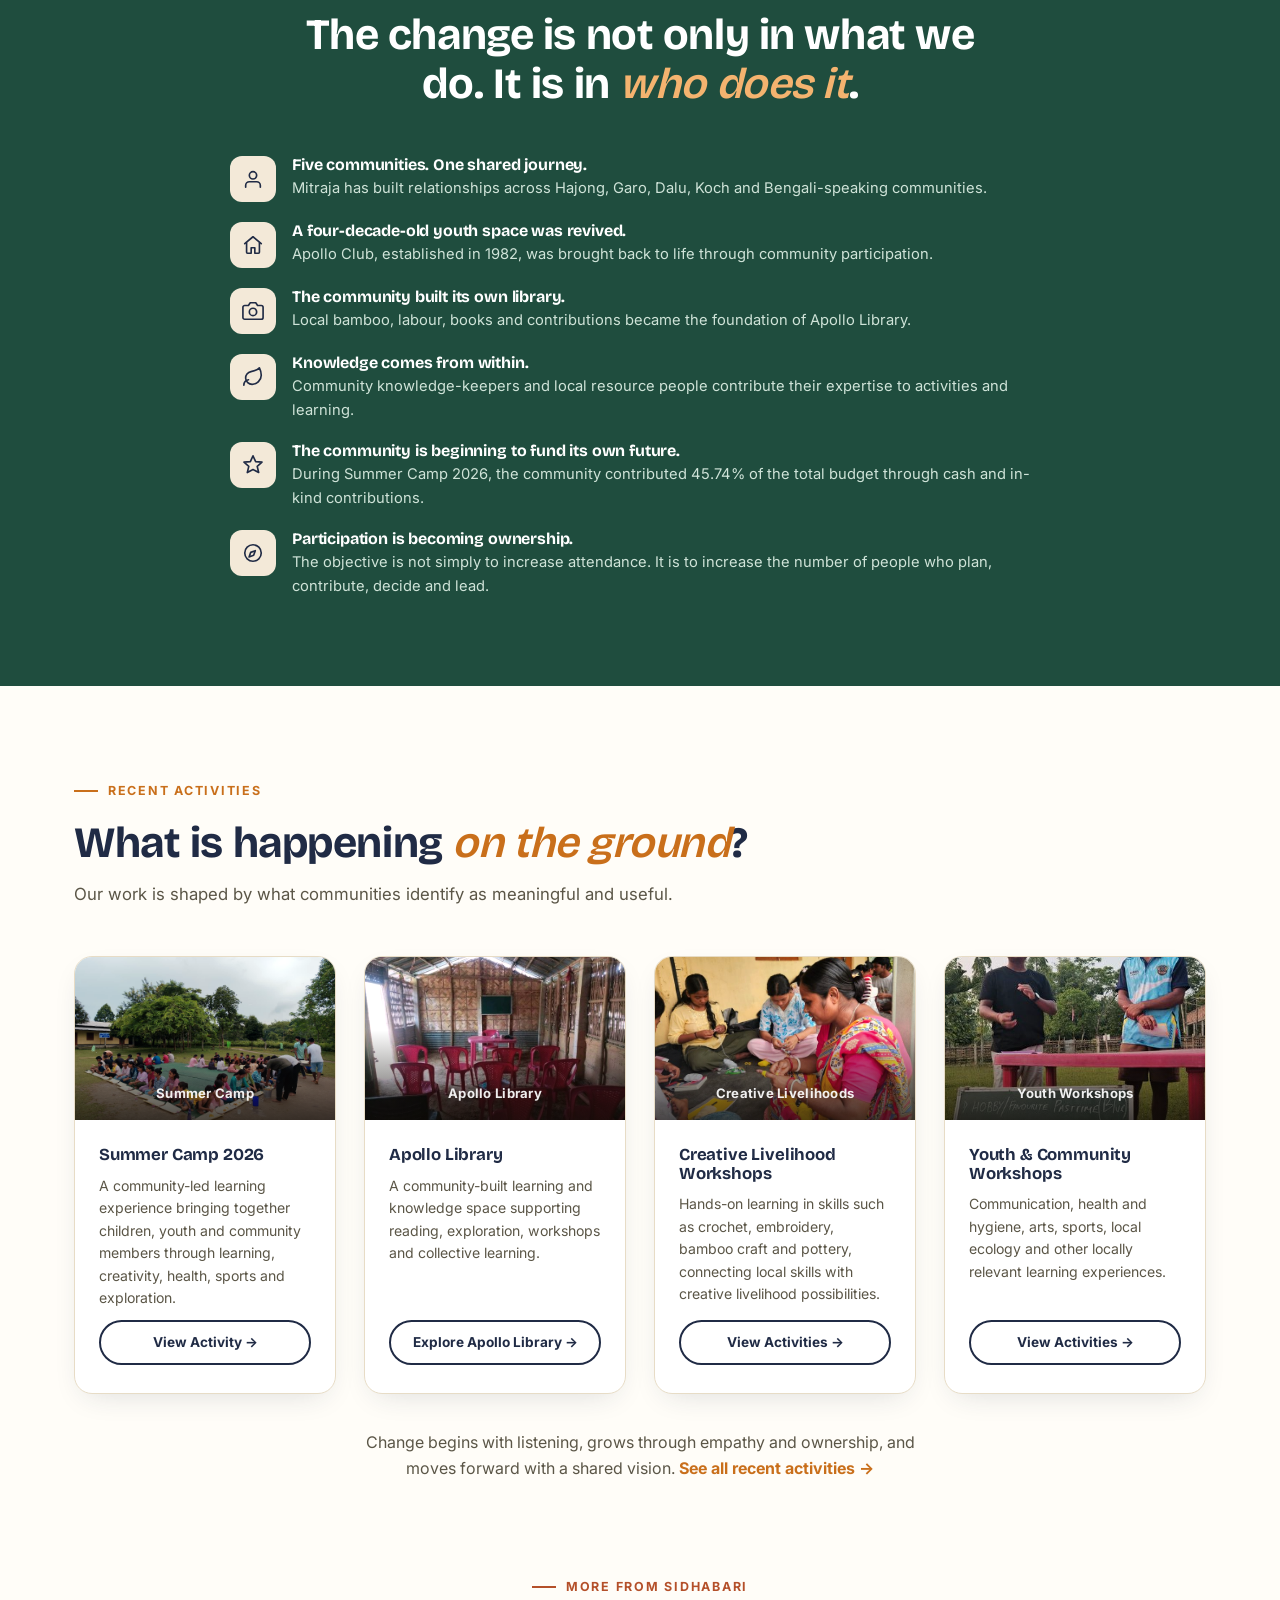
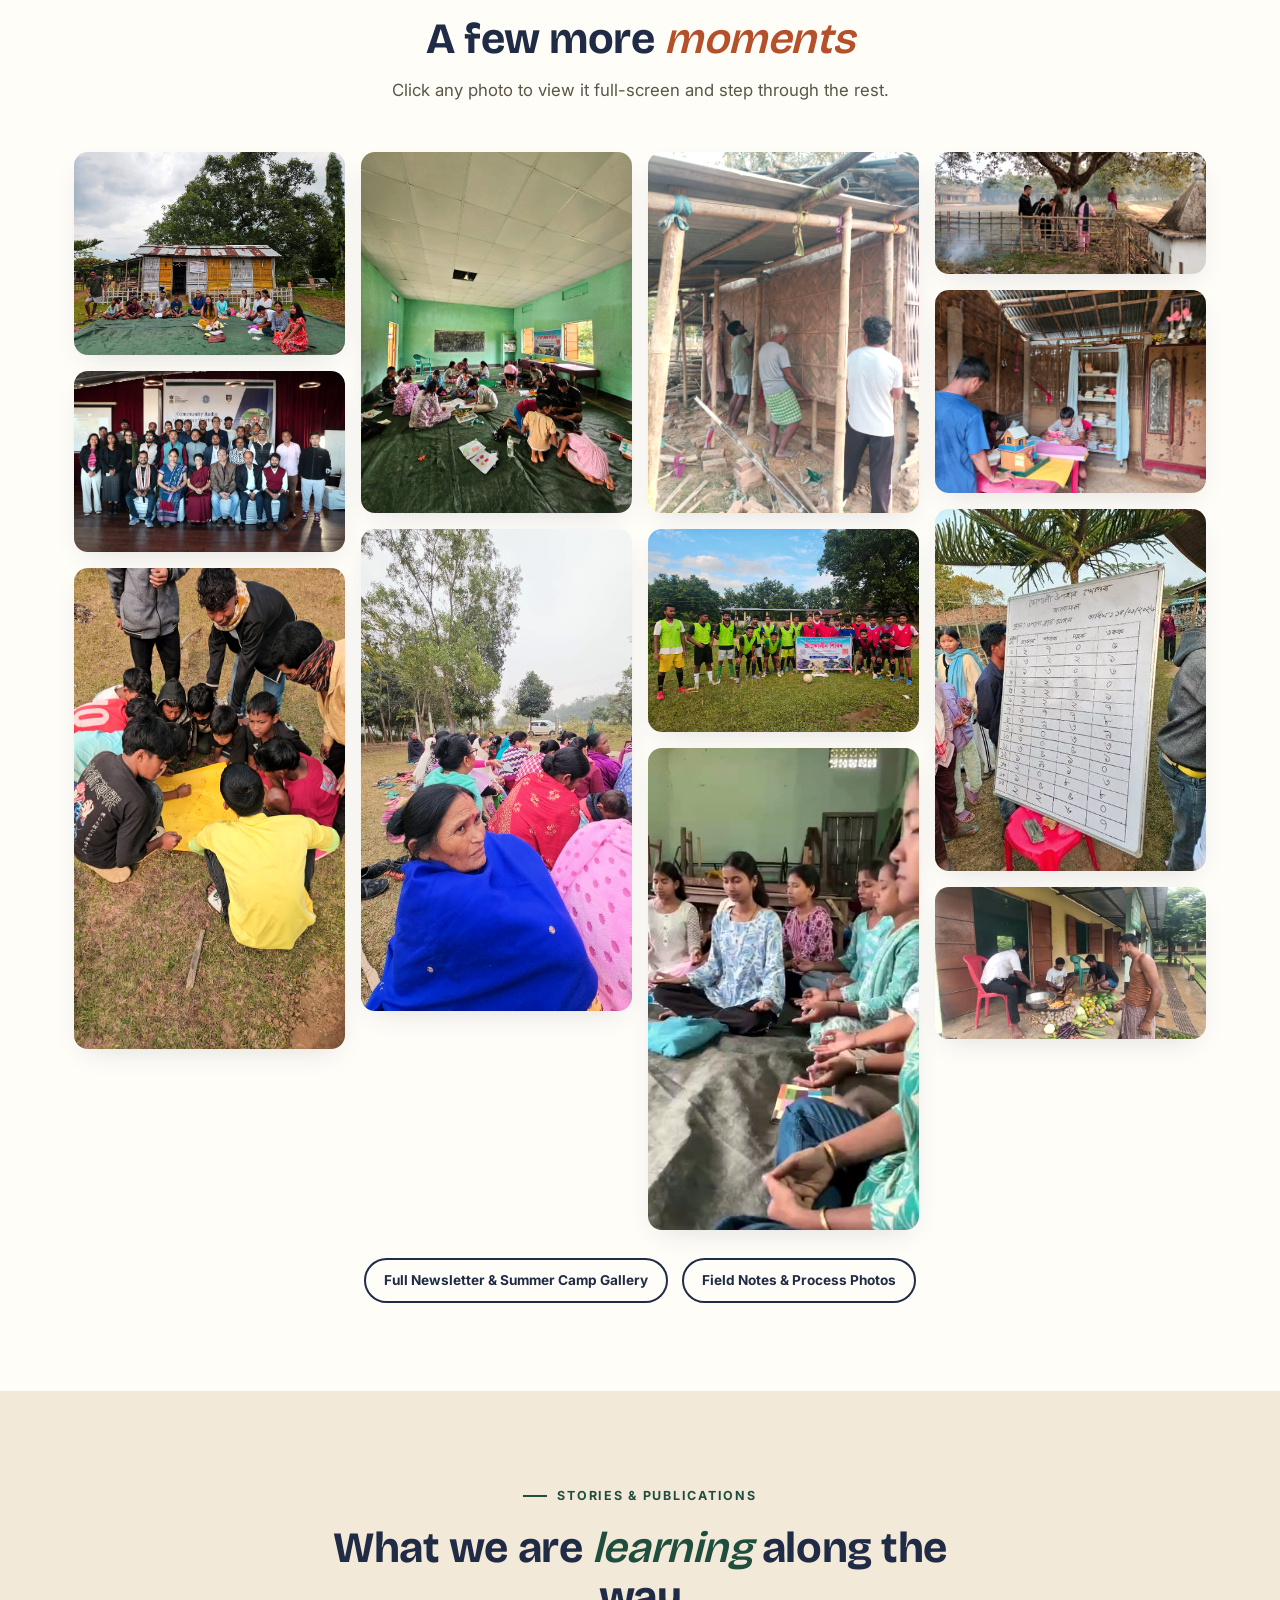
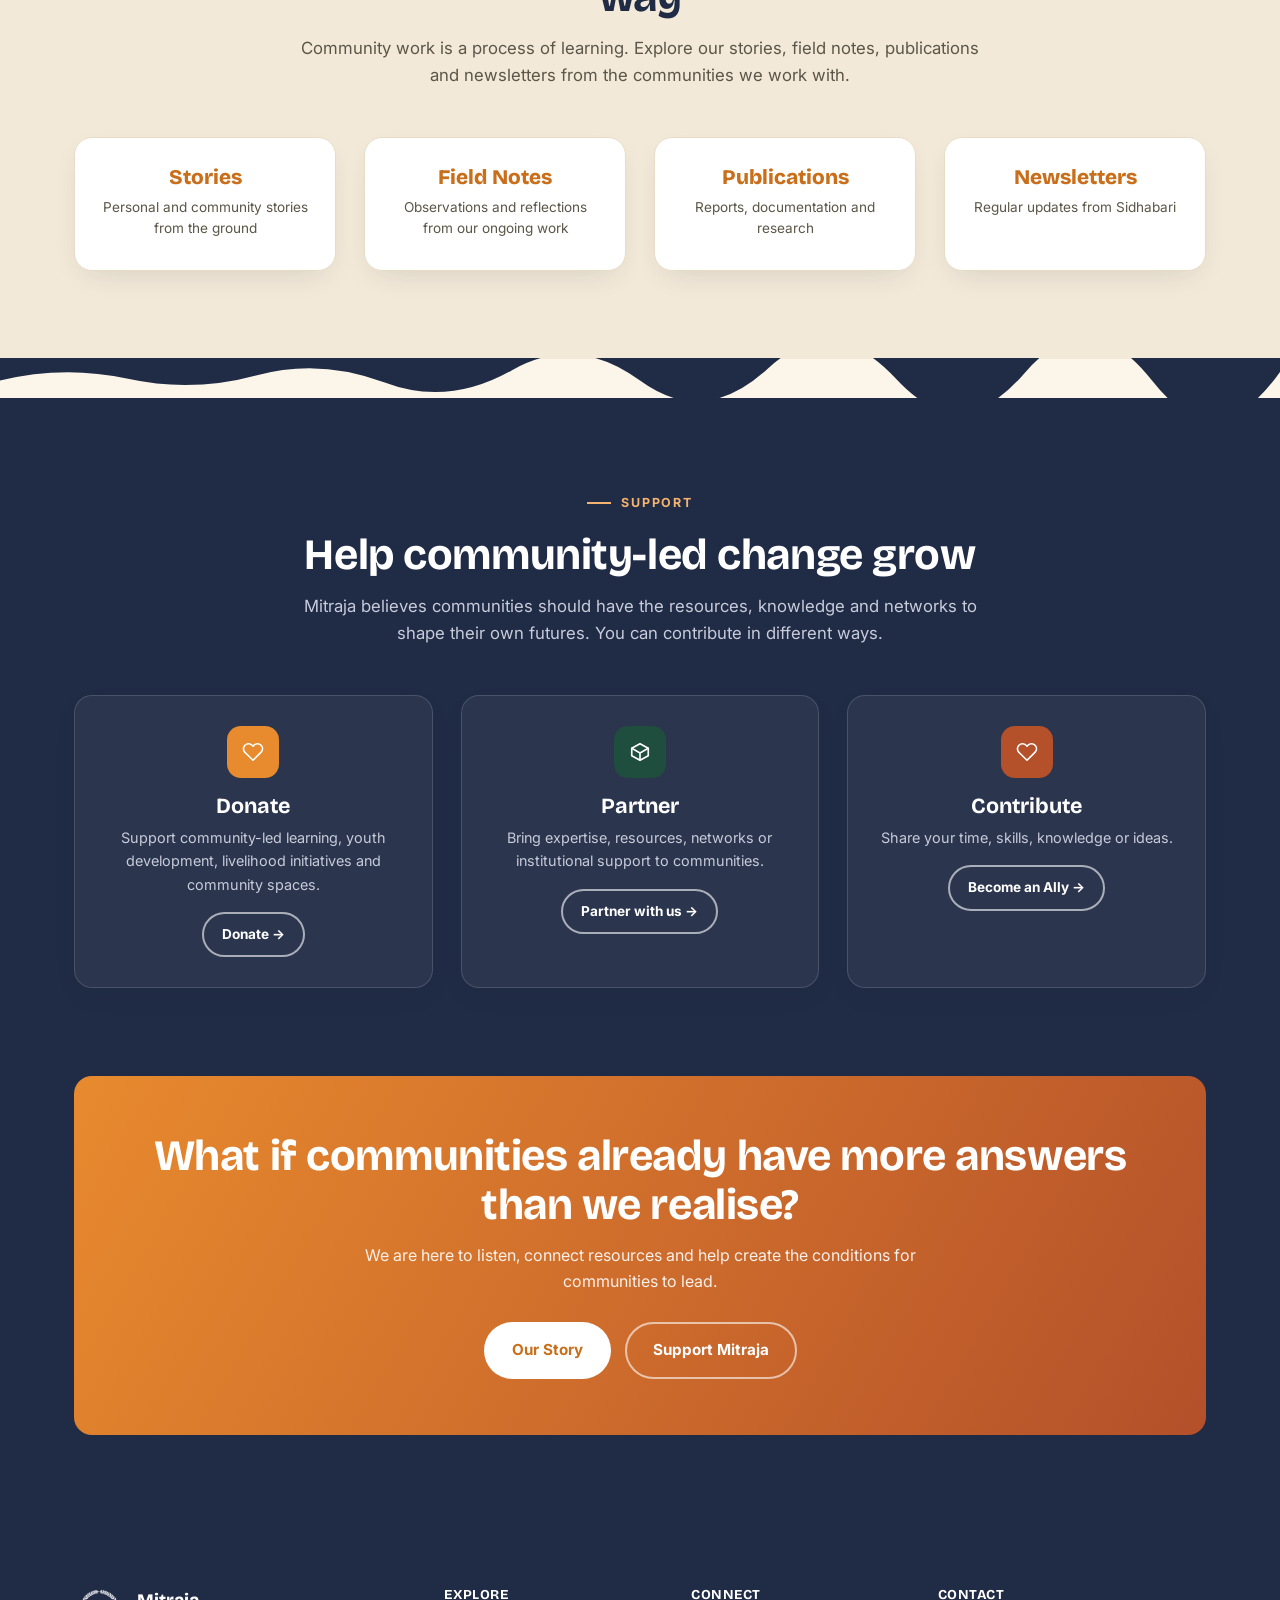
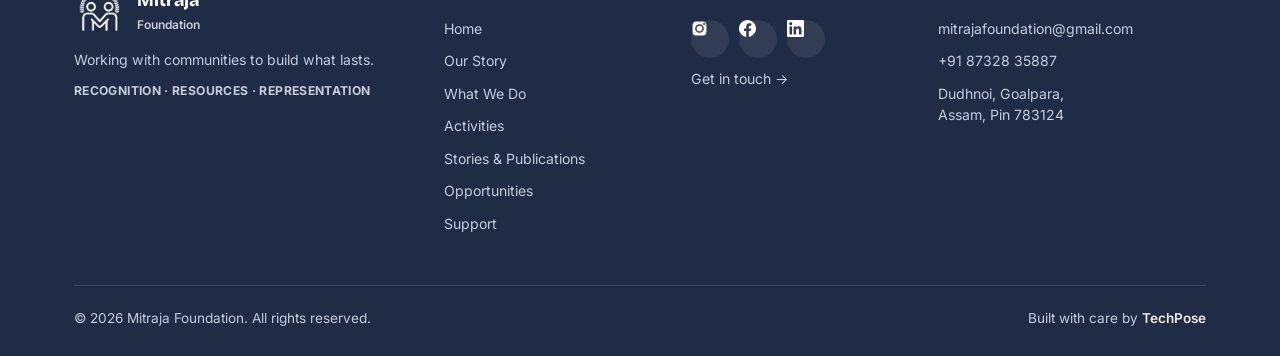
==== commit 58b8b36b: "Version 1 beta updates - Homepage: replace hero slider slides 2-4, Apollo Library photo - Our Story:" ====
--- a/index.html
+++ b/index.html
@@ -39,9 +39,9 @@
 <section class="hero-banner" id="heroSlider">
   <div class="hero-banner-media">
     <div class="hero-slide active"><img src="assets/images/gallery/summer-camp/community-feast-1.jpeg" alt="Community feast, Summer Camp 2026" loading="eager"></div>
-    <div class="hero-slide"><img src="assets/images/gallery/newsletter-03.jpg" alt="Community circle discussion at Apollo Club" loading="lazy"></div>
-    <div class="hero-slide"><img src="assets/images/gallery/stories/community-ownership/community-ownership-02.jpg" alt="Community members preparing the Apollo Club grounds" loading="lazy"></div>
-    <div class="hero-slide"><img src="assets/images/gallery/newsletter-10.jpg" alt="Community gathering in Sidhabari" loading="lazy"></div>
+    <div class="hero-slide"><img src="assets/images/gallery/site-update-2026-09/hero-slide-2.jpg" alt="Community gathering at the Mitra Space" loading="lazy"></div>
+    <div class="hero-slide"><img src="assets/images/gallery/site-update-2026-09/hero-slide-3-bamboo-infra.jpg" alt="Bamboo infrastructure built by the community" loading="lazy"></div>
+    <div class="hero-slide"><img src="assets/images/gallery/site-update-2026-09/hero-slide-4.jpg" alt="Community members gathered together" loading="lazy"></div>
   </div>
   <div class="hero-slider-nav">
     <button class="hero-arrow hero-prev" aria-label="Previous slide">&#8249;</button>
@@ -247,7 +247,7 @@
 <section class="section bg-cream2">
   <div class="container split-grid" style="gap:48px;align-items:center;">
     <div data-aos="fade-up" style="order:2;">
-      <div class="photo-block has-photo" style="aspect-ratio:4/3;"><img src="assets/images/gallery/newsletter-14.jpg" alt="Inside the bamboo hall used for library sessions" loading="lazy"><span class="ph-label">Apollo Library</span></div>
+      <div class="photo-block has-photo" style="aspect-ratio:4/3;"><img src="assets/images/gallery/site-update-2026-09/apollo-library-interior.jpg" alt="Youth reading and studying together inside Apollo Library" loading="lazy"><span class="ph-label">Apollo Library</span></div>
     </div>
     <div data-aos="fade-up" data-aos-delay="150" style="order:1;">
       <span class="eyebrow">Apollo Library</span>
@@ -477,11 +477,9 @@
         <a href="contact/">Get in touch →</a>
       </div>
       <div class="footer-col">
-        <h4>Contact</h4>
-        <a href="mailto:info@mitrajafoundation.org">info@mitrajafoundation.org</a>
-        <a href="mailto:mitrajafoundation@gmail.com">mitrajafoundation@gmail.com</a>
+        <h4>Contact</h4>        <a href="mailto:mitrajafoundation@gmail.com">mitrajafoundation@gmail.com</a>
         <a href="tel:+918732835887">+91 87328 35887</a>
-        <span style="display:block;font-size:.88rem;color:#C7CBDA;margin-top:4px;line-height:1.5;">Sidhabari, Dudhnoi,<br>Goalpara, Assam, India</span>
+        <span style="display:block;font-size:.88rem;color:#C7CBDA;margin-top:4px;line-height:1.5;">Dudhnoi, Goalpara,<br>Assam, Pin 783124</span>
       </div>
     </div>
     <div class="footer-bottom">
--- a/css/style.css
+++ b/css/style.css
@@ -325,6 +325,9 @@
 /* ---------- Team ---------- */
 .team-card{background:var(--white);border-radius:var(--radius);padding:26px;border:1px solid var(--line);box-shadow:var(--shadow);}
 .team-avatar{width:72px;height:72px;border-radius:50%;display:flex;align-items:center;justify-content:center;font-family:var(--font-display);font-weight:800;font-size:1.3rem;color:#fff;margin-bottom:16px;}
+.team-avatar.has-photo{width:128px;height:128px;background:none;padding:0;overflow:hidden;}
+.team-avatar.has-photo img{width:100%;height:100%;object-fit:cover;object-position:top center;border-radius:50%;cursor:zoom-in;transition:transform .2s ease;}
+.team-avatar.has-photo img:hover{transform:scale(1.04);}
 .team-role{color:var(--marigold-dark);font-weight:700;font-size:.82rem;text-transform:uppercase;letter-spacing:.03em;margin-bottom:10px;}
 .team-bio{font-size:.9rem;}
 
